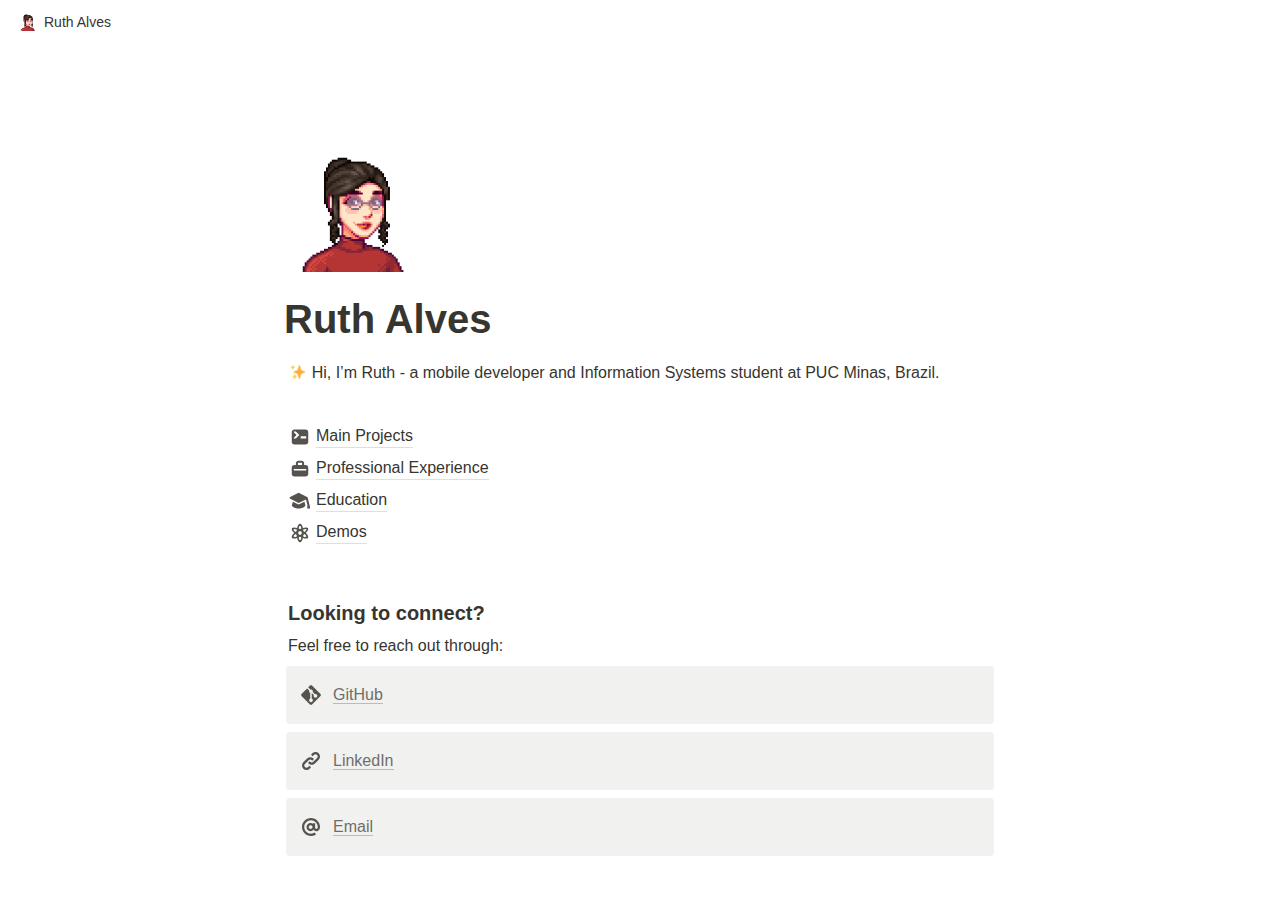
==== index.html @ 352efb17 "publish: add deploy.sh file" ====
<html class="notion-html" lang="en" style="--full-viewport-height: 441px;"><head lang="en"><meta charset="utf-8"/><meta content="width=device-width,height=device-height,initial-scale=1,maximum-scale=1,user-scalable=no,viewport-fit=cover" name="viewport"/><noscript><meta content="0;url=https://www.notion.so/disabled-javascript.html" http-equiv="refresh"/></noscript><title>Ruth Alves</title><meta content="en_US" property="og:locale"/><meta content="yes" name="mobile-web-app-capable"/><meta content="app-id=1232780281" property="apple-itunes-app"/><link href="/image/https%3A%2F%2Fprod-files-secure.s3.us-west-2.amazonaws.com%2F0d26ae5e-a306-45fb-97ef-00a7445b576a%2F9a412935-ab32-4420-9cfa-e9fde52b742b%2F188722611.png?table=block&amp;id=17c152b4-e847-804e-891c-fc4d84661b5a&amp;spaceId=0d26ae5e-a306-45fb-97ef-00a7445b576a&amp;favicon=true&amp;userId=&amp;cache=v2" rel="shortcut icon" type="image/x-icon"/><link href="/images/logo-ios.png" rel="apple-touch-icon"/><meta content="telephone=no" name="format-detection"/><meta content="no" name="msapplication-tap-highlight"/><link href="assets/4e8dd02ae0f74049b708c079bcd1feb979cff37d.css" media="print" rel="stylesheet"/><style>body{background:#fff}body.dark{background:#191919}@keyframes startup-shimmer-animation{0%{transform:translateX(-100%) translateZ(0)}100%{transform:translateX(100%) translateZ(0)}}@keyframes startup-shimmer-fade-in{0%{opacity:0}100%{opacity:1}}@keyframes startup-spinner-rotate{0%{transform:rotate(0) translateZ(0)}100%{transform:rotate(360deg) translateZ(0)}}#initial-loading-spinner{position:fixed;height:100vh;width:100vw;z-index:-1;display:none;align-items:center;justify-content:center;opacity:.5}#initial-loading-spinner svg{height:24px;width:24px;animation:startup-spinner-rotate 1s linear infinite;transform-origin:center center;pointer-events:none}#skeleton{background:#fff;position:fixed;height:100vh;width:100vw;z-index:-1;display:none;overflow:hidden}#initial-loading-spinner.show,#skeleton.show{display:flex}body.dark #skeleton{background:#191919}.notion-front-page #skeleton,.notion-mobile #skeleton{display:none}#skeleton-sidebar{background-color:#f8f8f7;box-shadow:inset -1px 0 0 0 rgba(0,0,0,.025);display:flex;width:240px;flex-direction:column;padding:12px 14px;overflow:hidden}body.dark #skeleton-sidebar{background-color:#202020;box-shadow:inset -1px 0 0 0 rgba(255,255,255,.05)}#skeleton.isElectron #skeleton-sidebar{padding-top:46px}#skeleton .row{display:flex;margin-bottom:11px;align-items:center}#skeleton .row.fadein{animation:1s ease-in 0s 1 normal both running startup-shimmer-fade-in}#skeleton .chevron{width:12px;height:12px;display:block;margin-right:4px;fill:rgba(227,226,224,.5)}body.dark #skeleton .chevron{fill:#2f2f2f}.startup-shimmer{background:rgba(227,226,224,.5);overflow:hidden;position:relative}body.dark .startup-shimmer{background:#2f2f2f}.startup-shimmer::before{content:"";position:absolute;height:100%;width:100%;z-index:1;animation:1s linear infinite startup-shimmer-animation;background:linear-gradient(90deg,rgba(0,0,0,0) 0,rgba(0,0,0,.03) 50%,rgba(0,0,0,0) 100%)}body.dark .startup-shimmer::before{background:linear-gradient(90deg,transparent 0,rgba(86,86,86,.1) 50%,transparent 100%)}#skeleton .icon{width:20px;height:20px;border-radius:4px}#skeleton .text{height:10px;border-radius:10px}#skeleton .draggable{-webkit-app-region:drag;position:absolute;top:0;left:0;width:100%;height:36px;display:none}#skeleton.isElectron .draggable{display:block}</style><link href="assets/0b53d09e27abc170614e274b58c008033ed54828.css" rel="stylesheet"/><link href="assets/injection.css" rel="stylesheet"/><style>


		
		
		.assistant-grouped-edit-chat-container .assistant-grouped-edit-insert {
			background: initial !important;
			border-bottom: initial !important;
			color: rgba(55, 53, 47, 1) !important;
		}

		.assistant-grouped-edit-chat-container .assistant-grouped-edit-remove {
			background: initial !important;
			border-bottom: initial !important;
			color: rgba(199, 198, 196, 1) !important;
		}
	
	</style></head><body class="notion-body"><style id="scroll-properties"></style><div id="notion-app"><div class="notion-app-inner notion-light-theme" style='color: rgb(55, 53, 47); fill: currentcolor; line-height: 1.5; font-family: ui-sans-serif, -apple-system, BlinkMacSystemFont, "Segoe UI Variable Display", "Segoe UI", Helvetica, "Apple Color Emoji", Arial, sans-serif, "Segoe UI Emoji", "Segoe UI Symbol"; -webkit-font-smoothing: auto; background-color: white; transition: height 0.1s;'><div style="height: 100%;"><div class="notion-cursor-listener" style="width: 100vw; height: 100%; position: relative; display: flex; flex: 1 1 0%; background: white; cursor: text;"><div class="" style="order: 3; display: flex; flex-direction: column; width: 100%; overflow: hidden; isolation: auto;"><header style="background: white; max-width: 100vw; z-index: 100; user-select: none;"><div class="notion-topbar" style="width: calc(100% + 0px); max-width: 100vw; height: 44px; opacity: 1; transition: opacity 700ms, color 700ms; position: relative; left: 0px;"><div style="display: flex; justify-content: space-between; align-items: center; overflow: hidden; height: 44px; padding-left: 12px; padding-right: 10px;"><div class="notranslate shadow-cursor-breadcrumb" style="display: flex; align-items: center; line-height: 1.2; font-size: 14px; height: 100%; flex-grow: 0; margin-right: 8px; min-width: 0px;"><div aria-disabled="true" role="button" style="user-select: none; transition: background 20ms ease-in; cursor: default; display: inline-flex; align-items: center; flex-shrink: 1; white-space: nowrap; height: 24px; border-radius: 6px; font-size: 14px; line-height: 1.2; min-width: 0px; padding-left: 6px; padding-right: 6px; color: rgb(55, 53, 47);" tabindex="-1"><div class="notion-record-icon notranslate" style="display: flex; align-items: center; justify-content: center; height: 20px; width: 20px; border-radius: 0.25em; flex-shrink: 0; margin-right: 6px;"><div><div class="" style="width: 100%; height: 100%;"><img referrerpolicy="same-origin" src="assets/9ef13b9f3f7e973c219496b48b1e1a6e7679c2f7.png" style="display: block; object-fit: cover; border-radius: 4px; width: 17.76px; height: 17.76px; transition: opacity 100ms ease-out;"/></div></div></div><div class="notranslate" style="white-space: nowrap; overflow: hidden; text-overflow: ellipsis; max-width: 240px;">Ruth Alves</div></div></div><div style="flex-grow: 1; flex-shrink: 1;"></div><div style="display: flex; justify-content: space-between; padding-left: 10px;"><div aria-disabled="true" aria-label="Close panel" class="notion-close-sidebar" role="button" style="user-select: none; transition-behavior: normal; transition-duration: 200ms; transition-timing-function: ease; transition-property: opacity; cursor: default; opacity: 0; display: inline-flex; align-items: center; justify-content: center; flex-shrink: 0; border-radius: 6px; height: 24px; width: 24px; padding: 0px; position: relative; margin-left: 10px; fill: rgba(55, 53, 47, 0.45);" tabindex="-1"><svg class="doubleChevronRight" role="graphics-symbol" style="width: 16px; height: 16px; display: block; fill: inherit; flex-shrink: 0;" viewBox="0 0 16 16"><path d="M2.25781 14.1211C2.47656 14.1211 2.66797 14.0391 2.81836 13.8887L8.14355 8.67969C8.32812 8.49512 8.41699 8.29688 8.41699 8.06445C8.41699 7.8252 8.32812 7.62012 8.14355 7.44922L2.81836 2.24023C2.66797 2.08984 2.4834 2.00781 2.25781 2.00781C1.81348 2.00781 1.46484 2.35645 1.46484 2.80078C1.46484 3.0127 1.55371 3.21777 1.7041 3.375L6.50977 8.05762L1.7041 12.7539C1.55371 12.9043 1.46484 13.1094 1.46484 13.3281C1.46484 13.7725 1.81348 14.1211 2.25781 14.1211ZM8.36914 14.1211C8.58789 14.1211 8.77246 14.0391 8.92285 13.8887L14.2549 8.67969C14.4395 8.49512 14.5283 8.29688 14.5283 8.06445C14.5283 7.8252 14.4326 7.62012 14.2549 7.44922L8.92285 2.24023C8.77246 2.08984 8.58789 2.00781 8.36914 2.00781C7.9248 2.00781 7.56934 2.35645 7.56934 2.80078C7.56934 3.0127 7.66504 3.21777 7.81543 3.375L12.6211 8.05762L7.81543 12.7539C7.66504 12.9043 7.56934 13.1094 7.56934 13.3281C7.56934 13.7725 7.9248 14.1211 8.36914 14.1211Z"></path></svg></div><div style="display: flex;"><div role="button" style="user-select: none; transition: background 20ms ease-in; cursor: pointer; display: inline-flex; align-items: center; flex-shrink: 0; white-space: nowrap; height: 28px; border-radius: 6px; font-size: 14px; line-height: 1.2; min-width: 0px; padding-left: 8px; padding-right: 8px; color: rgb(55, 53, 47);" tabindex="0"><svg class="search" role="graphics-symbol" style="width: 14px; height: 14px; display: block; fill: inherit; flex-shrink: 0;" viewBox="0 0 16 16"><path d="M.281 6.438c0-.875.164-1.696.492-2.461a6.484 6.484 0 011.375-2.032A6.237 6.237 0 016.64.078 6.2 6.2 0 019.11.57c.77.328 1.447.787 2.03 1.375a6.374 6.374 0 011.368 2.032c.333.765.5 1.586.5 2.46 0 .688-.107 1.342-.32 1.961a6.28 6.28 0 01-.868 1.696l3.563 3.578c.11.104.19.226.242.367.057.14.086.29.086.445 0 .22-.05.417-.149.594a1.122 1.122 0 01-1 .57c-.156 0-.307-.028-.453-.086a1.058 1.058 0 01-.382-.25l-3.586-3.585c-.5.333-1.047.596-1.641.789a6.089 6.089 0 01-1.86.28 6.237 6.237 0 01-2.468-.491 6.4 6.4 0 01-2.024-1.367A6.509 6.509 0 01.773 8.913a6.256 6.256 0 01-.492-2.476zm1.664 0c0 .65.12 1.26.36 1.828a4.775 4.775 0 001.015 1.5c.433.427.933.763 1.5 1.007a4.548 4.548 0 001.82.368c.652 0 1.261-.123 1.829-.368a4.747 4.747 0 002.508-2.507 4.567 4.567 0 00.367-1.829c0-.645-.123-1.252-.367-1.82a4.776 4.776 0 00-1.016-1.5A4.578 4.578 0 008.469 2.11a4.567 4.567 0 00-1.828-.367c-.646 0-1.253.123-1.82.367a4.667 4.667 0 00-1.5 1.008c-.433.432-.772.932-1.016 1.5a4.633 4.633 0 00-.36 1.82z"></path></svg></div><div aria-label="More actions" role="button" style="user-select: none; transition: background 20ms ease-in; cursor: pointer; display: flex; align-items: center; justify-content: center; width: 32px; height: 28px; border-radius: 4px;" tabindex="0"><svg class="ellipsis" role="graphics-symbol" style="width: 18px; height: 18px; display: block; fill: inherit; flex-shrink: 0;" viewBox="0 0 16 16"><path d="M2.887 9.014c.273 0 .52-.064.738-.192.219-.132.394-.307.526-.526.133-.219.199-.46.199-.725 0-.405-.142-.747-.424-1.025a1.41 1.41 0 00-1.04-.417c-.264 0-.505.066-.724.198a1.412 1.412 0 00-.718 1.244c0 .265.064.506.192.725.132.219.307.394.526.526.219.128.46.192.725.192zm5.113 0a1.412 1.412 0 001.244-.718c.132-.219.198-.46.198-.725 0-.405-.14-.747-.423-1.025A1.386 1.386 0 008 6.129c-.264 0-.506.066-.725.198a1.412 1.412 0 00-.718 1.244c0 .265.064.506.192.725.132.219.308.394.526.526.22.128.46.192.725.192zm5.106 0c.265 0 .506-.064.725-.192.219-.132.394-.307.526-.526.133-.219.199-.46.199-.725 0-.405-.142-.747-.424-1.025a1.394 1.394 0 00-1.026-.417 1.474 1.474 0 00-1.265.718c-.127.218-.19.46-.19.724 0 .265.063.506.19.725.133.219.308.394.527.526.223.128.47.192.738.192z"></path></svg></div><div role="button" style="user-select: none; transition: background 20ms ease-in; cursor: pointer; display: inline-flex; align-items: center; justify-content: center; white-space: nowrap; border-radius: 6px; height: 32px; padding: 0px 10px; font-size: 14px; line-height: 1.2; border: 1px solid rgba(55, 53, 47, 0.16); margin-left: 8px;" tabindex="0">Made with<svg class="notionLogo" role="graphics-symbol" style="width: 14px; height: 14px; display: block; fill: inherit; flex-shrink: 0; margin-left: 6px;" viewBox="0 0 120 126"><path d="M 20.6927 21.9315C 24.5836 25.0924 26.0432 24.8512 33.3492 24.3638L 102.228 20.2279C 103.689 20.2279 102.474 18.7705 101.987 18.5283L 90.5477 10.2586C 88.3558 8.55699 85.4356 6.60818 79.8387 7.09563L 13.1433 11.9602C 10.711 12.2014 10.2251 13.4175 11.1939 14.3924L 20.6927 21.9315ZM 24.8281 37.9835L 24.8281 110.456C 24.8281 114.351 26.7745 115.808 31.1553 115.567L 106.853 111.187C 111.236 110.946 111.724 108.267 111.724 105.103L 111.724 33.1169C 111.724 29.958 110.509 28.2544 107.826 28.4976L 28.721 33.1169C 25.8018 33.3622 24.8281 34.8225 24.8281 37.9835ZM 99.5567 41.8711C 100.042 44.0622 99.5567 46.2512 97.3618 46.4974L 93.7143 47.2241L 93.7143 100.728C 90.5477 102.43 87.6275 103.403 85.1942 103.403C 81.2983 103.403 80.3226 102.186 77.4044 98.54L 53.5471 61.087L 53.5471 97.3239L 61.0964 99.0275C 61.0964 99.0275 61.0964 103.403 55.0057 103.403L 38.2148 104.377C 37.727 103.403 38.2148 100.973 39.9179 100.486L 44.2996 99.2717L 44.2996 51.36L 38.2158 50.8725C 37.728 48.6815 38.9431 45.5225 42.3532 45.2773L 60.3661 44.0631L 85.1942 82.0036L 85.1942 48.4402L 78.864 47.7136C 78.3781 45.0351 80.3226 43.0902 82.7569 42.849L 99.5567 41.8711ZM 7.5434 5.39404L 76.9175 0.285276C 85.4366 -0.445402 87.6285 0.0440428 92.983 3.93368L 115.128 19.4982C 118.782 22.1747 120 22.9034 120 25.8211L 120 111.187C 120 116.537 118.051 119.701 111.237 120.185L 30.6734 125.05C 25.5584 125.294 23.124 124.565 20.4453 121.158L 4.13735 99.9994C 1.21516 96.1048 0 93.191 0 89.7819L 0 13.903C 0 9.5279 1.94945 5.8785 7.5434 5.39404Z"></path></svg></div></div></div></div></div><div style="width: calc(100% + 0px); user-select: none;"></div></header><main class="notion-frame" style="flex-grow: 0; flex-shrink: 1; display: flex; flex-direction: column; background: white; z-index: 1; height: calc(-44px + 100vh); max-height: 100%; position: relative; width: 780px; transform: translateX(0px); transition-duration: 200ms; transition-timing-function: ease; transition-property: width, transform;"><div style="display: contents;"><div class="notion-scroller vertical" style="z-index: 1; display: flex; flex-direction: column; flex-grow: 1; position: relative; align-items: center; margin-right: 0px; margin-bottom: 0px; overflow: hidden auto;"><div class="sticky-portal-target" data-sticky-stack-name="default" style="position: sticky; z-index: 85; width: 100%; top: 0px; left: 0px; height: 0px; flex: 0 1 0%;"></div><div style="position: absolute; top: 0px; left: 0px; z-index: 99;"><div class="notion-selectable-hover-menu-item"></div></div><div aria-disabled="true" aria-label="Start typing to edit text" aria-multiline="true" class="whenContentEditable" data-content-editable-root="true" role="textbox" style="caret-color: rgb(55, 53, 47); width: 100%; display: flex; flex-direction: column; position: relative; align-items: center; flex-grow: 1; --whenContentEditable--WebkitUserModify: read-write-plaintext-only;"><span data-content-editable-root-tiny-selection-trap="true" style="height: 1px; width: 1px; caret-color: transparent; margin-top: -1px;"></span><div class="layout" style="padding-bottom: 30vh; transform: translateX(0px); transition-duration: 200ms; transition-timing-function: ease; transition-property: transform;"><div class="pseudoSelection" contenteditable="false" data-content-editable-void="true" style="user-select: none; --pseudoSelection--background: transparent; display: contents;"></div><div class="layout-full" style="isolation: isolate;"><div class="pseudoSelection" contenteditable="false" data-content-editable-void="true" style="user-select: none; --pseudoSelection--background: transparent; width: 100%; display: flex; flex-direction: column; align-items: center; flex-shrink: 0; flex-grow: 0; z-index: 2; transform: translateX(0px); transition-duration: 200ms; transition-timing-function: ease; transition-property: transform;"></div></div><div class="layout-content" style="margin-bottom: 0px; padding-bottom: 0px; margin-left: -4px;"><div style="width: 100%; display: flex; flex-direction: column; align-items: center; flex-shrink: 0; flex-grow: 0;"><div style="max-width: 100%; padding-left: calc(0px + env(safe-area-inset-left)); width: 100%;"><div class="pseudoSelection" contenteditable="false" data-content-editable-void="true" style="user-select: none; --pseudoSelection--background: transparent; pointer-events: none;"><div style="display: flow-root; pointer-events: auto;"><div class="notion-record-icon notranslate" style="display: flex; align-items: center; justify-content: center; height: 140px; width: 140px; border-radius: 0.25em; flex-shrink: 0; position: relative; z-index: 1; margin-left: 3px; margin-bottom: 0px; margin-top: 96px; pointer-events: auto;"><div><div class="" style="width: 100%; height: 100%;"><img alt="Page icon" referrerpolicy="same-origin" src="assets/73f0c9a8fbb1dd48e55f38f22f02e74f7dc71190.png" style="display: block; object-fit: cover; border-radius: 4px; width: 124.32px; height: 124.32px; transition: opacity 100ms ease-out;"/></div></div></div></div><div><div class="notion-page-controls" style='display: flex; justify-content: flex-start; flex-wrap: wrap; padding-top: 8px; padding-bottom: 4px; margin-left: -1px; color: rgba(55, 53, 47, 0.5); font-family: ui-sans-serif, -apple-system, BlinkMacSystemFont, "Segoe UI Variable Display", "Segoe UI", Helvetica, "Apple Color Emoji", Arial, sans-serif, "Segoe UI Emoji", "Segoe UI Symbol"; pointer-events: auto;'></div></div></div><div style="padding-right: calc(0px + env(safe-area-inset-right));"><div><div class="notion-selectable notion-page-block" data-block-id="17c152b4-e847-804e-891c-fc4d84661b5a" style='color: rgb(55, 53, 47); font-weight: 700; line-height: 1.2; font-size: 40px; font-family: ui-sans-serif, -apple-system, BlinkMacSystemFont, "Segoe UI Variable Display", "Segoe UI", Helvetica, "Apple Color Emoji", Arial, sans-serif, "Segoe UI Emoji", "Segoe UI Symbol"; cursor: text; display: flex; align-items: center;'><h1 contenteditable="false" data-content-editable-leaf="true" placeholder="New page" spellcheck="true" style="max-width: 100%; width: 100%; white-space: pre-wrap; word-break: break-word; caret-color: rgb(55, 53, 47); padding-top: 3px; padding-left: 2px; padding-right: 2px; font-size: 1em; font-weight: inherit; margin: 0px;">Ruth Alves</h1></div><div style="margin-left: 4px;"></div></div></div></div></div></div><div class="layout-content" style="min-height: 170px; padding-top: 5px;"><div class="notion-page-content" style="flex-shrink: 0; flex-grow: 1; max-width: 100%; display: flex; align-items: flex-start; flex-direction: column; font-size: 16px; line-height: 1.5; width: 100%; z-index: 4; padding: 8px 0px 0px;"><div class="notion-selectable notion-text-block start-of-content" data-block-id="17c152b4-e847-805c-9fba-c9a46dbd4ab6" style="width: 100%; max-width: 588px; margin-top: 2px; margin-bottom: 1px;"><div style="color: inherit; fill: inherit;"><div style="display: flex;"><div contenteditable="false" data-content-editable-leaf="true" placeholder=" " spellcheck="true" style="max-width: 100%; width: 100%; white-space: pre-wrap; word-break: break-word; caret-color: rgb(55, 53, 47); padding: 3px 2px;"><img alt="✨" aria-label="✨" class="notion-emoji" src="[data-uri]" style="width: 1em;
height: 1em;
background-repeat: no-repeat;
background: url(assets/6101f88ab4529ee25e026ff331f3a4a5b65ac27c.png);
background-position-x: 96.666667%;
background-position-y: 95%;
background-size: 6100% 6100%;
vertical-align: -0.1em;
margin: 0 0.1em"/> Hi, I’m Ruth - a mobile developer and Information Systems student at PUC Minas, Brazil.</div><div style="position: relative; left: 0px;"></div></div></div></div><div class="notion-selectable notion-text-block" data-block-id="17c152b4-e847-8003-ac80-cbb3c86cbad2" style="width: 100%; max-width: 588px; margin-top: 1px; margin-bottom: 1px;"><div style="color: inherit; fill: inherit;"><div style="display: flex;"><div contenteditable="false" data-content-editable-leaf="true" placeholder=" " spellcheck="true" style="max-width: 100%; width: 100%; white-space: pre-wrap; word-break: break-word; caret-color: rgb(55, 53, 47); padding: 3px 2px; min-height: 1em; color: rgb(55, 53, 47); -webkit-text-fill-color: rgba(55, 53, 47, 0.5);"></div><div style="position: relative; left: 0px;"></div></div></div></div><div class="notion-selectable notion-page-block" data-block-id="17c152b4-e847-80e9-8370-d76a3b155175" style="width: 100%; max-width: 588px; margin-top: 1px; margin-bottom: 1px;"><div class="pseudoSelection" contenteditable="false" data-content-editable-void="true" style="user-select: none; --pseudoSelection--background: transparent;"><a href="main-projects.html" rel="noopener noreferrer" role="link" style="display: block; color: inherit; text-decoration: none; user-select: none; transition: background 20ms ease-in; cursor: pointer; border-radius: 4px; fill: inherit;"><div style="display: flex; align-items: center; width: 100%;"><div style="flex: 1 1 0px; min-width: 1px; padding-top: 3px; padding-bottom: 3px; padding-left: 2px;"><div style="display: flex; align-items: center;"><div style="position: relative; width: 24px; height: 24px; margin-right: 4px;"><div class="notion-record-icon notranslate" style="display: flex; align-items: center; justify-content: center; height: 100%; width: 100%; border-radius: 0.25em; flex-shrink: 0;"><div><div class="" style="width: 100%; height: 100%;"><img referrerpolicy="same-origin" src="assets/9db41c5e739dc6bba868d17532371f2bfbac24ac.svg" style="display: block; object-fit: cover; border-radius: 4px; width: 22px; height: 22px; transition: opacity 100ms ease-out;"/></div></div></div></div><span class="" style="overflow: auto;"><div class="notranslate" style="white-space: nowrap; overflow: hidden; text-overflow: ellipsis; font-weight: 500; line-height: 1.3; border-bottom: 1px solid rgba(55, 53, 47, 0.16);">Main Projects</div></span></div></div><div class="pseudoSelection" contenteditable="false" data-content-editable-void="true" data-text-edit-side="end" style="user-select: none; --pseudoSelection--background: transparent; margin-left: 4px; display: flex; align-items: center; justify-content: center; flex-grow: 0; flex-shrink: 0; min-height: calc(1.5em + 6px);"></div></div></a></div></div><div class="notion-selectable notion-page-block" data-block-id="17c152b4-e847-80b0-b9e5-d92586e9bfeb" style="width: 100%; max-width: 588px; margin-top: 1px; margin-bottom: 1px;"><div class="pseudoSelection" contenteditable="false" data-content-editable-void="true" style="user-select: none; --pseudoSelection--background: transparent;"><a href="professional-experience.html" rel="noopener noreferrer" role="link" style="display: block; color: inherit; text-decoration: none; user-select: none; transition: background 20ms ease-in; cursor: pointer; border-radius: 4px; fill: inherit;"><div style="display: flex; align-items: center; width: 100%;"><div style="flex: 1 1 0px; min-width: 1px; padding-top: 3px; padding-bottom: 3px; padding-left: 2px;"><div style="display: flex; align-items: center;"><div style="position: relative; width: 24px; height: 24px; margin-right: 4px;"><div class="notion-record-icon notranslate" style="display: flex; align-items: center; justify-content: center; height: 100%; width: 100%; border-radius: 0.25em; flex-shrink: 0;"><div><div class="" style="width: 100%; height: 100%;"><img referrerpolicy="same-origin" src="assets/68cb33d1782c5156451e62d7e5def3e767d739ae.svg" style="display: block; object-fit: cover; border-radius: 4px; width: 22px; height: 22px; transition: opacity 100ms ease-out;"/></div></div></div></div><span class="" style="overflow: auto;"><div class="notranslate" style="white-space: nowrap; overflow: hidden; text-overflow: ellipsis; font-weight: 500; line-height: 1.3; border-bottom: 1px solid rgba(55, 53, 47, 0.16);">Professional Experience</div></span></div></div><div class="pseudoSelection" contenteditable="false" data-content-editable-void="true" data-text-edit-side="end" style="user-select: none; --pseudoSelection--background: transparent; margin-left: 4px; display: flex; align-items: center; justify-content: center; flex-grow: 0; flex-shrink: 0; min-height: calc(1.5em + 6px);"></div></div></a></div></div><div class="notion-selectable notion-page-block" data-block-id="17c152b4-e847-80c8-a02f-c2ea980e0512" style="width: 100%; max-width: 588px; margin-top: 1px; margin-bottom: 1px;"><div class="pseudoSelection" contenteditable="false" data-content-editable-void="true" style="user-select: none; --pseudoSelection--background: transparent;"><a href="education.html" rel="noopener noreferrer" role="link" style="display: block; color: inherit; text-decoration: none; user-select: none; transition: background 20ms ease-in; cursor: pointer; border-radius: 4px; fill: inherit;"><div style="display: flex; align-items: center; width: 100%;"><div style="flex: 1 1 0px; min-width: 1px; padding-top: 3px; padding-bottom: 3px; padding-left: 2px;"><div style="display: flex; align-items: center;"><div style="position: relative; width: 24px; height: 24px; margin-right: 4px;"><div class="notion-record-icon notranslate" style="display: flex; align-items: center; justify-content: center; height: 100%; width: 100%; border-radius: 0.25em; flex-shrink: 0;"><div><div class="" style="width: 100%; height: 100%;"><img referrerpolicy="same-origin" src="assets/83b1e1ae2800f55f68d02e0b3b3b7fc6641260e5.svg" style="display: block; object-fit: cover; border-radius: 4px; width: 22px; height: 22px; transition: opacity 100ms ease-out;"/></div></div></div></div><span class="" style="overflow: auto;"><div class="notranslate" style="white-space: nowrap; overflow: hidden; text-overflow: ellipsis; font-weight: 500; line-height: 1.3; border-bottom: 1px solid rgba(55, 53, 47, 0.16);">Education</div></span></div></div><div class="pseudoSelection" contenteditable="false" data-content-editable-void="true" data-text-edit-side="end" style="user-select: none; --pseudoSelection--background: transparent; margin-left: 4px; display: flex; align-items: center; justify-content: center; flex-grow: 0; flex-shrink: 0; min-height: calc(1.5em + 6px);"></div></div></a></div></div><div class="notion-selectable notion-page-block" data-block-id="17c152b4-e847-802d-8e4c-e67ddd73e101" style="width: 100%; max-width: 588px; margin-top: 1px; margin-bottom: 1px;"><div class="pseudoSelection" contenteditable="false" data-content-editable-void="true" style="user-select: none; --pseudoSelection--background: transparent;"><a href="demos.html" rel="noopener noreferrer" role="link" style="display: block; color: inherit; text-decoration: none; user-select: none; transition: background 20ms ease-in; cursor: pointer; border-radius: 4px; fill: inherit;"><div style="display: flex; align-items: center; width: 100%;"><div style="flex: 1 1 0px; min-width: 1px; padding-top: 3px; padding-bottom: 3px; padding-left: 2px;"><div style="display: flex; align-items: center;"><div style="position: relative; width: 24px; height: 24px; margin-right: 4px;"><div class="notion-record-icon notranslate" style="display: flex; align-items: center; justify-content: center; height: 100%; width: 100%; border-radius: 0.25em; flex-shrink: 0;"><div><div class="" style="width: 100%; height: 100%;"><img referrerpolicy="same-origin" src="assets/ba584a76baace5f76e434f9537ac569a4aa228c5.svg" style="display: block; object-fit: cover; border-radius: 4px; width: 22px; height: 22px; transition: opacity 100ms ease-out;"/></div></div></div></div><span class="" style="overflow: auto;"><div class="notranslate" style="white-space: nowrap; overflow: hidden; text-overflow: ellipsis; font-weight: 500; line-height: 1.3; border-bottom: 1px solid rgba(55, 53, 47, 0.16);">Demos</div></span></div></div><div class="pseudoSelection" contenteditable="false" data-content-editable-void="true" data-text-edit-side="end" style="user-select: none; --pseudoSelection--background: transparent; margin-left: 4px; display: flex; align-items: center; justify-content: center; flex-grow: 0; flex-shrink: 0; min-height: calc(1.5em + 6px);"></div></div></a></div></div><div class="notion-selectable notion-text-block" data-block-id="17c152b4-e847-8055-b0bc-c1877f03e74c" style="width: 100%; max-width: 588px; margin-top: 1px; margin-bottom: 1px;"><div style="color: inherit; fill: inherit;"><div style="display: flex;"><div contenteditable="false" data-content-editable-leaf="true" placeholder=" " spellcheck="true" style="max-width: 100%; width: 100%; white-space: pre-wrap; word-break: break-word; caret-color: rgb(55, 53, 47); padding: 3px 2px; min-height: 1em; color: rgb(55, 53, 47); -webkit-text-fill-color: rgba(55, 53, 47, 0.5);"></div><div style="position: relative; left: 0px;"></div></div></div></div><div class="notion-selectable notion-sub_sub_header-block" data-block-id="17c152b4-e847-8079-9532-f9e9b26ae49e" style="width: 100%; max-width: 588px; margin-top: 1em; margin-bottom: 1px;"><div style="display: flex; width: 100%; color: inherit; fill: inherit;"><h4 contenteditable="false" data-content-editable-leaf="true" placeholder="Heading 3" spellcheck="true" style='max-width: 100%; width: 100%; white-space: pre-wrap; word-break: break-word; caret-color: rgb(55, 53, 47); padding: 3px 2px; font-family: ui-sans-serif, -apple-system, BlinkMacSystemFont, "Segoe UI Variable Display", "Segoe UI", Helvetica, "Apple Color Emoji", Arial, sans-serif, "Segoe UI Emoji", "Segoe UI Symbol"; font-weight: 600; font-size: 1.25em; line-height: 1.3; margin: 0px;'>Looking to connect?</h4><div style="position: relative; left: 0px;"></div></div></div><div class="notion-selectable notion-text-block" data-block-id="17c152b4-e847-8046-bf49-ccf0292a8e73" style="width: 100%; max-width: 588px; margin-top: 1px; margin-bottom: 1px;"><div style="color: inherit; fill: inherit;"><div style="display: flex;"><div contenteditable="false" data-content-editable-leaf="true" placeholder=" " spellcheck="true" style="max-width: 100%; width: 100%; white-space: pre-wrap; word-break: break-word; caret-color: rgb(55, 53, 47); padding: 3px 2px;">Feel free to reach out through:</div><div style="position: relative; left: 0px;"></div></div></div></div><div class="notion-selectable notion-callout-block" data-block-id="2c1e46b2-92e4-47e6-b8a2-1bfe60a45ba2" style="width: 100%; max-width: 588px; margin-top: 4px; margin-bottom: 4px;"><div role="note" style="display: flex;"><div style="display: flex; width: 100%; border-radius: 4px; border: 1px solid transparent; background: rgb(241, 241, 239); padding: 16px 16px 16px 12px;"><div><div class="pseudoSelection" contenteditable="false" data-content-editable-void="true" style="user-select: none; --pseudoSelection--background: transparent;"><div class="notion-record-icon notranslate" style="display: flex; align-items: center; justify-content: center; height: 24px; width: 24px; border-radius: 0.25em; flex-shrink: 0;"><div><div class="" style="width: 100%; height: 100%;"><img alt="Callout icon" referrerpolicy="same-origin" src="assets/c1d99abddeb19687d36d6de58e3211ca785462e3.svg" style="display: block; object-fit: cover; border-radius: 4px; width: 23.04px; height: 23.04px; transition: opacity 100ms ease-out;"/></div></div></div></div></div><div style="display: flex; flex-direction: column; min-width: 0px; margin-left: 8px; width: 100%;"><div contenteditable="false" data-content-editable-leaf="true" placeholder="Type something…" spellcheck="true" style="max-width: 100%; width: 100%; white-space: pre-wrap; word-break: break-word; caret-color: rgb(55, 53, 47); padding-left: 2px; padding-right: 2px;"><a class="notion-link-token notion-focusable-token notion-enable-hover" data-token-index="0" href="https://github.com/ruthdroid" rel="noopener noreferrer" style="cursor:pointer;color:inherit;word-wrap:break-word;text-decoration:inherit" tabindex="0"><span class="link-annotation-2c1e46b2-92e4-47e6-b8a2-1bfe60a45ba2--119141285" style="border-bottom:0.05em solid;border-color:rgba(55,53,47,.4);opacity:0.7">GitHub</span></a></div></div></div><div style="position: relative; left: 0px;"></div></div></div><div class="notion-selectable notion-callout-block" data-block-id="0d0ffda0-993f-4f33-ad89-7666717001ef" style="width: 100%; max-width: 588px; margin-top: 4px; margin-bottom: 4px;"><div role="note" style="display: flex;"><div style="display: flex; width: 100%; border-radius: 4px; border: 1px solid transparent; background: rgb(241, 241, 239); padding: 16px 16px 16px 12px;"><div><div class="pseudoSelection" contenteditable="false" data-content-editable-void="true" style="user-select: none; --pseudoSelection--background: transparent;"><div class="notion-record-icon notranslate" style="display: flex; align-items: center; justify-content: center; height: 24px; width: 24px; border-radius: 0.25em; flex-shrink: 0;"><div><div class="" style="width: 100%; height: 100%;"><img alt="Callout icon" referrerpolicy="same-origin" src="assets/47ea8454d6c8e38b6b3c96231f959e54ac381583.svg" style="display: block; object-fit: cover; border-radius: 4px; width: 23.04px; height: 23.04px; transition: opacity 100ms ease-out;"/></div></div></div></div></div><div style="display: flex; flex-direction: column; min-width: 0px; margin-left: 8px; width: 100%;"><div contenteditable="false" data-content-editable-leaf="true" placeholder="Type something…" spellcheck="true" style="max-width: 100%; width: 100%; white-space: pre-wrap; word-break: break-word; caret-color: rgb(55, 53, 47); padding-left: 2px; padding-right: 2px;"><a class="notion-link-token notion-focusable-token notion-enable-hover" data-token-index="0" href="http://linkedin.com/in/ru-alves" rel="noopener noreferrer" style="cursor:pointer;color:inherit;word-wrap:break-word;text-decoration:inherit" tabindex="0"><span class="link-annotation-0d0ffda0-993f-4f33-ad89-7666717001ef-2107155661" style="border-bottom:0.05em solid;border-color:rgba(55,53,47,.4);opacity:0.7">LinkedIn</span></a></div></div></div><div style="position: relative; left: 0px;"></div></div></div><div class="notion-selectable notion-callout-block" data-block-id="6422987d-15e4-445a-a319-537e216e457b" style="width: 100%; max-width: 588px; margin-top: 4px; margin-bottom: 4px;"><div role="note" style="display: flex;"><div style="display: flex; width: 100%; border-radius: 4px; border: 1px solid transparent; background: rgb(241, 241, 239); padding: 16px 16px 16px 12px;"><div><div class="pseudoSelection" contenteditable="false" data-content-editable-void="true" style="user-select: none; --pseudoSelection--background: transparent;"><div class="notion-record-icon notranslate" style="display: flex; align-items: center; justify-content: center; height: 24px; width: 24px; border-radius: 0.25em; flex-shrink: 0;"><div><div class="" style="width: 100%; height: 100%;"><img alt="Callout icon" referrerpolicy="same-origin" src="assets/4596bfe9fc1b3de6c35f805a2dd40f027227d3f4.svg" style="display: block; object-fit: cover; border-radius: 4px; width: 23.04px; height: 23.04px; transition: opacity 100ms ease-out;"/></div></div></div></div></div><div style="display: flex; flex-direction: column; min-width: 0px; margin-left: 8px; width: 100%;"><div contenteditable="false" data-content-editable-leaf="true" placeholder="Type something…" spellcheck="true" style="max-width: 100%; width: 100%; white-space: pre-wrap; word-break: break-word; caret-color: rgb(55, 53, 47); padding-left: 2px; padding-right: 2px;"><a class="notion-link-token notion-focusable-token notion-enable-hover" data-token-index="0" href="mailto:ruth.alvez@outlook.com" rel="noopener noreferrer" style="cursor:pointer;color:inherit;word-wrap:break-word;text-decoration:inherit" tabindex="0"><span class="link-annotation-6422987d-15e4-445a-a319-537e216e457b-1518623281" style="border-bottom:0.05em solid;border-color:rgba(55,53,47,.4);opacity:0.7">Email</span></a></div></div></div><div style="position: relative; left: 0px;"></div></div></div><div class="notion-selectable notion-text-block end-of-content" data-block-id="697ad258-94ca-46a1-bb98-1ca6fbf271d2" style="width: 100%; max-width: 588px; margin-top: 1px; margin-bottom: 0px;"><div style="color: inherit; fill: inherit;"><div style="display: flex;"><div contenteditable="false" data-content-editable-leaf="true" placeholder=" " spellcheck="true" style="max-width: 100%; width: 100%; white-space: pre-wrap; word-break: break-word; caret-color: rgb(55, 53, 47); padding: 3px 2px; min-height: 1em; color: rgb(55, 53, 47); -webkit-text-fill-color: rgba(55, 53, 47, 0.5);"></div><div style="position: relative; left: 0px;"></div></div></div></div></div></div></div><span data-content-editable-root-tiny-selection-trap="true" style="height: 1px; width: 1px; caret-color: transparent;"></span></div><div class="notion-presence-container" style="position: absolute; top: 0px; left: 0px; z-index: 89;"><div></div></div><div class="sticky-portal-target" data-sticky-stack-name="default" style="position: sticky; z-index: 85; width: 100%; bottom: 0px; left: 0px; flex: 0 1 0%;"></div></div></div></main></div><div aria-hidden="true" aria-label="Side Peek" class="notion-peek-renderer" role="region" style="position: fixed; top: 0px; right: 0px; bottom: 0px; width: 564px; z-index: 109; transform: translateX(564px) translateZ(0px); transition-property: width, transform; transition-duration: 200ms; transition-delay: 0ms; transition-timing-function: ease;"></div></div></div></div></div><script src="assets/injection.js" type="text/javascript"></script><iframe aria-hidden="true" referrerpolicy="no-referrer" sandbox="allow-scripts allow-same-origin" src="https://aif.notion.so/aif-production.html" style="position: absolute; opacity: 0; width: 1px; height: 1px; top: 0; left: 0; border: none; display: block; z-index: -1;" tabindex="-1"></iframe></body></html>
---- assets/4e8dd02ae0f74049b708c079bcd1feb979cff37d.css ----
html,
body,
#notion-app {
	height: auto !important;
	overflow: auto !important;
	font-size: 14px !important;
	-webkit-print-color-adjust: exact;
	padding: 0 !important;
	margin: 0 !important;
}

.notion-ai-button,
.notion-help-button,
.notion-print-ignore,
.notion-overlay-container,
.notion-sidebar-container,
.notion-presence-container,
.notion-topbar,
.notion-topbar-export-popup,
.notion-selectable-halo,
.notion-help-button,
.notion-page-controls,
.notion-floating-table-of-contents {
	display: none !important;
}

.notion-frame {
	width: 100% !important;
	height: auto !important;
	border: none !important;
	padding: 0 !important;
	margin: 0 !important;
	-webkit-print-color-adjust: exact;
}

.notion-scroller {
	height: auto !important;
	width: 100% !important;
	max-height: none !important;
	max-width: none !important;
	overflow: visible !important;
	padding: 0 !important;
	margin: 0 !important;

	/* Remove the extra padding when the screen is wide. */
	display: block !important;
}

html {
	height: auto !important;
	overflow: auto !important;
	font-size: 14px !important;
}

.notion-invoice {
	height: auto !important;
}

.notion-code-block > div {
	white-space: normal !important;
}

.notion-selectable {
	page-break-inside: avoid;
	-webkit-region-break-inside: avoid;
	position: relative;
	overflow: initial;
	min-height: 0;
	max-width: none !important;
}

.notion-page-content {
	display: block !important;
	width: 100% !important;
	position: relative;
	overflow: initial;
	min-height: 0;
}

@page {
	size: auto;
	margin: 20mm 0 20mm 0;
}

.notion-table-content {
	padding: 0 !important;
}
---- assets/0b53d09e27abc170614e274b58c008033ed54828.css ----
@font-face{font-family:Lyon-Text;font-style:normal;font-weight:400;src:url(assets/lyon-text-regular-3be84b20b1d9ff1e3456b0a220ae449b.woff) format("woff")}@font-face{font-family:Lyon-Text;font-style:italic;font-weight:400;src:url(assets/lyon-text-regular-italic-437d32a42fc5b8268bb4a1e0cc8b363f.woff) format("woff")}@font-face{font-family:Lyon-Text;font-style:normal;font-weight:600;src:url(assets/lyon-text-semibold-acb7f110189034ff6a1afa4b730be0ed.woff) format("woff")}@font-face{font-family:Lyon-Text;font-style:italic;font-weight:600;src:url(assets/lyon-text-semibold-italic-1f81a2f93060f05edd7f078ac91f25e6.woff) format("woff")}@font-face{font-family:iawriter-mono;font-style:normal;font-weight:400;src:url(assets/iawriter-mono-regular-4b73d071988a4f1cd2283524716ad970.woff) format("woff")}@font-face{font-family:iawriter-mono;font-style:italic;font-weight:400;src:url(assets/iawriter-mono-italic-d5d3224c1377168e261efc6aa0ce89c6.woff) format("woff")}@font-face{font-family:iawriter-mono;font-style:normal;font-weight:600;src:url(assets/iawriter-mono-bold-eb96a5e539892d26cf8b0cb2367e3580.woff) format("woff")}@font-face{font-family:iawriter-mono;font-style:italic;font-weight:600;src:url(assets/iawriter-mono-bold-italic-743b231fa82483406c79a00fa1f12fe8.woff) format("woff")}@font-face{font-family:inter;font-style:normal;font-weight:400;src:url(assets/inter-ui-regular-3ae6a7d3890c33d857fc00bd2e4c4820.woff) format("woff")}@font-face{font-family:inter;font-style:normal;font-weight:500;src:url(assets/inter-ui-medium-95b8a98959d1af9ab432d7ffe295ef94.woff) format("woff")}@font-face{font-family:inter;font-style:normal;font-weight:600;src:url(assets/inter-ui-semibold-19b57197b819695d334b9961ee41910e.woff) format("woff")}@font-face{font-family:inter;font-style:normal;font-weight:700;src:url(assets/inter-ui-bold-001893789f7f342b520f29ac8af7d6ca.woff) format("woff")}@font-face{font-family:permanent-marker;font-style:normal;font-weight:400;src:url(assets/permanent-marker-a6d62939e7c920a184ddddcf4149e62c.woff) format("woff")}.notion-frame .katex-display .katex{padding-right:32px}.notion-frame .katex>.katex-html{white-space:normal}.notion-frame .katex-display .base{margin-bottom:2px;margin-top:2px}.notion-frame .notion-text-equation-token .katex{line-height:1}

/*! normalize.css v3.0.2 | MIT License | git.io/normalize */html{-ms-text-size-adjust:100%;-webkit-text-size-adjust:100%;font-family:sans-serif}body{margin:0}article,aside,details,figcaption,figure,footer,header,hgroup,main,menu,nav,section,summary{display:block}audio,canvas,progress,video{display:inline-block;vertical-align:initial}audio:not([controls]){display:none;height:0}[hidden],template{display:none}a{background-color:initial}a:active,a:hover{outline:0}abbr[title]{border-bottom:1px dotted}b,strong{font-weight:700}dfn{font-style:italic}h1{font-size:2em;margin:.67em 0}mark{background:#ff0;color:#000}small{font-size:80%}sub,sup{font-size:75%;line-height:0;position:relative;vertical-align:initial}sup{top:-.5em}sub{bottom:-.25em}img{border:0}figure{margin:1em 40px}hr{-moz-box-sizing:content-box;box-sizing:initial;height:0}code,kbd,pre,samp{font-family:inherit}button,input,optgroup,select,textarea{color:inherit;font:inherit;margin:0}button{overflow:visible}button,select{text-transform:none}button,html input[type=button],input[type=reset],input[type=submit]{-webkit-appearance:button;cursor:pointer}button[disabled],html input[disabled]{cursor:default}button::-moz-focus-inner,input::-moz-focus-inner{border:0;padding:0}input[type=checkbox],input[type=radio]{box-sizing:border-box;padding:0}input[type=number]::-webkit-inner-spin-button,input[type=number]::-webkit-outer-spin-button{height:auto}input[type=search]{-webkit-appearance:textfield;-moz-box-sizing:content-box;-webkit-box-sizing:content-box;box-sizing:initial}input[type=search]::-webkit-search-cancel-button,input[type=search]::-webkit-search-decoration{-webkit-appearance:none}fieldset{border:1px solid silver;margin:0 2px;padding:.35em .625em .75em}legend{border:0;padding:0}textarea{overflow:auto}optgroup{font-weight:700}table{border-collapse:collapse;border-spacing:0}td,th{padding:0}.notion-link{transition:.1s ease-in}.notion-link:hover{color:#eb5757!important}.notion-link-ai-version{transition:.1s ease-in}.notion-link-ai-version:hover{color:#ca59ff!important}.notion-link-blue:hover{color:#2383e2!important}.notion-ai-icon{transition:.1s ease-in}.notion-ai-icon:hover{filter:brightness(1.3)}.notion-mobile-tapping{opacity:.6}.notion-reminder.notion-enable-hover:hover{text-decoration:underline}.notion-token-remove-button:hover{opacity:.8}.notion-notion-external-object,.notion-page-mention-token{box-shadow:0 0 0 3px #94949400}.notion-external-object-token.notion-enable-hover:hover,.notion-page-mention-token.notion-enable-hover:hover{background:#94949426;border-radius:1px;box-shadow:0 0 0 3px #94949426;cursor:pointer!important}.notion-external-object-token::selection,.notion-page-mention-token::selection{background:#2383e224}.notion-citation-mention-token{background-color:#acaba9;color:#fff}.notion-dark-theme .notion-citation-mention-token{background-color:#333;color:#fff}.notion-citation-mention-token.notion-enable-hover:hover{background-color:#2383e2}.notion-focusable-within:focus-within{box-shadow:inset 0 0 0 1px #2383e291,0 0 0 2px #2383e259!important}.notion-focusable-within.notion-focusable-within-error-outline{box-shadow:inset 0 0 0 1px #eb575791,0 0 0 2px #eb575759!important}.notion-focusable-token:focus-visible{box-shadow:inset 0 0 0 1px #2383e291,0 0 0 2px #2383e259!important}.notion-cursor-default{cursor:default}.notion-cursor-pointer{cursor:pointer}.notion-sidebar-container,.notion-topbar{cursor:default}.notion-disable-local-cursor .notion-cursor-default,.notion-disable-local-cursor .notion-cursor-pointer,.notion-disable-local-cursor .notion-sidebar-container,.notion-disable-local-cursor .notion-topbar{cursor:inherit}.notion-disable-webkit-user-select,.notion-disable-webkit-user-select *{-webkit-user-select:none}#notion-app a{cursor:inherit}.notion-fadein{animation:fadein .33s ease-in}.notion-fadein-fast{animation:fadein .23s ease-in}.notion-fadein-slow{animation:fadein .6s ease-in}@keyframes fadein{0%{opacity:0}to{opacity:1}}.line-numbers .line-numbers-rows{border-right:none!important}.line-numbers-rows>span:before{color:#ccc!important}.notion-desktop-drag-area{app-region:drag}.notion-desktop-drag-area [role=button],.notion-desktop-drag-area [role=link],.notion-desktop-drag-area input{app-region:no-drag}.notion-mobile *{-webkit-tap-highlight-color:transparent}.notion-subpixel-antialiasing-off *{-webkit-font-smoothing:antialiased;-moz-osx-font-smoothing:grayscale}#notion-app,body.notion-body,html.notion-html{background-color:initial;height:100vh;overflow:hidden;position:relative}.notion-app-inner{height:100%}html.notion-mobile:not(.notion-front-page) div:not([contenteditable]){-webkit-user-select:none}html.notion-mobile:not(.notion-front-page)
	body:not(.notion-disable-webkit-user-select)
	[contenteditable]{-webkit-user-select:text}html.notion-front-page,html.notion-front-page #notion-app,html.notion-front-page body{background:#fffefc;overflow-x:initial;overflow-y:initial}html.notion-front-page body.disable-scroll{overflow:hidden}html.notion-front-page .notion-app-inner{height:auto}:root{--full-viewport-height:100vh}[contenteditable]:empty:after{content:attr(placeholder)}[contenteditable] .empty-content-editable-selection-target:before{content:attr(placeholder);left:0;position:absolute;width:max-content}.form-question-title .pseudoAfter[contenteditable]:empty:before{content:attr(placeholder)}.form-question-title .pseudoAfter[contenteditable]:empty:after{content:var(--pseudoAfter--content)}#intercom-container{z-index:1000!important}.token.operator.operator{background:#0000}#box-app-container>div{align-items:center;background:#ffffff80;display:flex;height:100vh;justify-content:center;position:absolute;top:0;width:100vw;z-index:1000}#box-app-container .be-app-element{background:#fff;box-shadow:0 1px 4px #00000040;height:calc(100% - 150px);max-height:620px;max-width:1150px;width:calc(100% - 150px)}@keyframes snackbar-slide-in-top{0%{opacity:0;transform:translateY(-50px)}to{opacity:1;transform:translateY(0)}}@keyframes snackbar-slide-in-bottom{0%{opacity:0;transform:translateY(50px)}to{opacity:1;transform:translateY(0)}}.loading-spinner{-webkit-animation:rotate 1s linear infinite;animation:rotate 1s linear infinite;display:block;height:1em;opacity:.5;pointer-events:none;-webkit-transform-origin:center center;transform-origin:center center;width:1em}@-webkit-keyframes rotate{0%{-webkit-transform:rotate(0deg) translateZ(0);transform:rotate(0deg) translateZ(0)}to{-webkit-transform:rotate(1turn) translateZ(0);transform:rotate(1turn) translateZ(0)}}@keyframes rotate{0%{-webkit-transform:rotate(0deg) translateZ(0);transform:rotate(0deg) translateZ(0)}to{-webkit-transform:rotate(1turn) translateZ(0);transform:rotate(1turn) translateZ(0)}}.loading-dots{align-items:center;display:flex;gap:2px;height:16px;justify-content:center;width:16px}.loading-dot{animation-direction:alternate;animation-duration:.5s;animation-iteration-count:infinite;animation-name:dotdance;animation-timing-function:cubic-bezier(.11,0,.5,0);background-color:#a782c3;border-radius:100%;height:4px;opacity:.6;width:4px}.loading-dots .loading-dot:first-child{animation-delay:.2s}.loading-dots .loading-dot:nth-child(2){animation-delay:.4s}.loading-dots .loading-dot:nth-child(3){animation-delay:.6s}@keyframes dotdance{0%{opacity:.6;transform:translateY(0)}to{opacity:.9;transform:translateY(2px)}}.sync-spinner{-webkit-animation:rotate 2.5s linear infinite;animation:rotate 2.5s linear infinite;display:block;pointer-events:none;-webkit-transform-origin:center center;transform-origin:center center}.notion-shimmer{overflow:hidden;position:relative;z-index:0}.notion-shimmer:before{animation:shimmer 1s linear infinite;content:"";height:100%;position:absolute;width:100%;z-index:1}.notion-light-theme .notion-shimmer:before{background:linear-gradient(90deg,#0000,#00000008 50%,#0000)}.notion-dark-theme .notion-shimmer:before{background:linear-gradient(90deg,#56565600,#5656561a 50%,#56565600)}@keyframes shimmer{0%{transform:translateX(-100%)}to{transform:translateX(100%)}}@keyframes shimmer-calendar-transition{0%{opacity:.4}to{opacity:1}}.notion-shimmer-calendar-transition{animation-duration:.7s;animation-iteration-count:1;animation-name:shimmer-calendar-transition;animation-timing-function:ease-in-out}@keyframes text-shimmer-fade-in{0%{opacity:.1}25%{opacity:.4}30%{opacity:.4}55%{opacity:.1}to{opacity:.1}}.notion-shimmer-text{animation-duration:3s;animation-iteration-count:infinite;animation-name:text-shimmer-fade-in;animation-timing-function:ease-in-out;opacity:.1}.animation-delay-1{animation-delay:0s}.animation-delay-2{animation-delay:.2s}.animation-delay-3{animation-delay:.4s}.animation-delay-4{animation-delay:.6s}.animation-delay-5{animation-delay:.8s}.animation-delay-6{animation-delay:1s}.animation-delay-7{animation-delay:1.2s}@keyframes shimmer-timeline-transition{0%{opacity:.5}to{opacity:1}}.notion-shimmer-timeline-transition{animation-duration:.5s;animation-iteration-count:1;animation-name:shimmer-timeline-transition;animation-timing-function:ease-in-out}@keyframes shimmer-timeline-fade-in{0%{opacity:.15}40%{opacity:.5}50%{opacity:.5}60%{opacity:.5}to{opacity:.15}}.notion-shimmer-timeline{animation-duration:2.5s;animation-iteration-count:infinite;animation-name:shimmer-timeline-fade-in;animation-timing-function:ease-in-out;opacity:.15}.column-chart-loading svg line{stroke-dasharray:300 300;stroke-dashoffset:-10;animation:grow 2s cubic-bezier(.45,0,.55,1) infinite reverse;animation-delay:.2s;opacity:.3}@keyframes grow{0%{stroke-dasharray:300 300;stroke-dashoffset:-10;opacity:.3}50%{stroke-dasharray:300 300;stroke-dashoffset:0;opacity:1}to{stroke-dasharray:300 300;stroke-dashoffset:-10;opacity:.3}}.column-chart-loading svg line.column-loader-1{animation-delay:0s}.column-chart-loading svg line.column-loader-2{animation-delay:.1s}.column-chart-loading svg line.column-loader-3{animation-delay:.2s}.column-chart-loading svg line.column-loader-4{animation-delay:.3s}.column-chart-loading svg line.column-loader-5{animation-delay:.4s}.line-chart-loading svg{stroke-dasharray:0 300;stroke-dashoffset:-150;animation:dash 2.5s linear infinite reverse;opacity:.3}@keyframes dash{0%{stroke-dasharray:0 300;stroke-dashoffset:-150;opacity:.3}50%{stroke-dasharray:300 300;stroke-dashoffset:0;opacity:1}to{stroke-dasharray:0 300;stroke-dashoffset:0;opacity:.3}}.donut-chart-loading svg circle.outer-loader{animation:pulse-outer 2s cubic-bezier(.45,0,.55,1) infinite reverse;opacity:.3}.donut-chart-loading svg circle.inner-loader{animation:pulse-inner 2s cubic-bezier(.45,0,.55,1) .5s infinite reverse;opacity:.3}@keyframes pulse-outer{0%{r:24;opacity:.3}50%{r:25;opacity:.8}to{r:24;opacity:.3}}@keyframes pulse-inner{0%{r:12;opacity:.3}50%{r:14;opacity:.8}to{r:12;opacity:.3}}.highcharts-legend-item>span{max-width:200px}:root{--safe-area-inset-top:env(safe-area-inset-top,0px);--safe-area-inset-right:env(safe-area-inset-right,0px);--safe-area-inset-left:env(safe-area-inset-left,0px);--safe-area-inset-bottom:env(safe-area-inset-bottom,0px)}input[type=range]{-webkit-appearance:none;background:#0000}input[type=range]::-webkit-slider-thumb{-webkit-appearance:none;background:var(--inputRangeThumb--background);border:.5px solid var(--inputRangeThumb--borderColor);border-radius:50%;box-shadow:0 1px 4px #00000040;cursor:pointer;height:14px;margin-top:-4px;width:14px}input[type=range]::-moz-range-thumb{-webkit-appearance:none;background:var(--inputRangeThumb--background);border:.5px solid var(--inputRangeThumb--border-color);border-radius:50%;box-shadow:0 1px 4px #00000040;cursor:pointer;height:14px;margin-top:-4px;width:14px}input[type=range]::-webkit-slider-runnable-track{-webkit-appearance:none;background:var(--inputRangeTrack--color);border-radius:10px;cursor:pointer;height:6px;width:100%}input[type=range]::-moz-range-track{background:var(--inputRangeTrack--color);border-radius:10px;cursor:pointer;height:6px;width:100%}.notion-quote{position:relative}.notion-quote:before{content:"“";left:-.5em;opacity:.6;position:absolute}.notion-quote:after{content:"”";margin-left:.1em;opacity:.6}@media only screen and (max-width:1020px){.br-desktop{display:none}}.pretty-json-container .variable-value>*>*{cursor:pointer!important}.editor-force-select{user-select:auto!important;-webkit-user-select:auto!important;-moz-user-select:auto!important}.width-max-content{width:max-content;width:-moz-max-content;width:-webkit-max-content}.hidden{display:none!important}input.input-hide-arrows::-webkit-inner-spin-button,input.input-hide-arrows::-webkit-outer-spin-button{-webkit-appearance:none;margin:0}input[type=number].input-hide-arrows{-moz-appearance:textfield}@keyframes leftOrRight{0%{left:-50%}to{left:250%}}.pseudoAfter:after{background:var(--pseudoAfter--background);border:var(--pseudoAfter--border);color:var(--pseudoAfter--color);content:var(--pseudoAfter--content);display:var(--pseudoAfter--display);font-family:var(--pseudoAfter--fontFamily);font-size:var(--pseudoAfter--fontSize);font-weight:var(--pseudoAfter--fontWeight);height:var(--pseudoAfter--height);width:var(--pseudoAfter--width)}.pseudoBefore:before{background:var(--pseudoBefore--background);border:var(--pseudoBefore--border);color:var(--pseudoBefore--color);content:var(--pseudoBefore--content);display:var(--pseudoBefore--display)!important;font-family:var(--pseudoBefore--fontFamily);font-size:var(--pseudoBefore--fontSize);font-weight:var(--pseudoBefore--fontWeight);height:var(--pseudoBefore--height);width:var(--pseudoBefore--width)}.pseudoHover:hover{background:var(--pseudoHover--background)}.pseudoActive:active{background:var(--pseudoActive--background)}.pseudoSelection ::selection,.pseudoSelection::selection{-webkit-text-fill-color:var(--pseudoSelection--WebkitTextFillColor);background:var(--pseudoSelection--background);color:var(--pseudoSelection--color);text-shadow:var(--pseudoSelection--textShadow)}.whenContentEditable[contenteditable=true]{-webkit-user-modify:var(--whenContentEditable--WebkitUserModify);caret-color:var(--whenContentEditable--caretColor)}[data-content-editable-selecting=true] .whenRootSelecting{display:var(--whenRootSelecting--display)!important}.whenFocusedEditable[contenteditable=true]:focus,[contenteditable=true]:focus-within .whenFocusedEditable{-webkit-user-modify:var(--whenFocusedEditable--WebkitUserModify)!important;-webkit-user-select:var(--whenFocusedEditable--WebkitUserSelect)!important;user-select:var(--whenFocusedEditable--userSelect)!important}[data-content-editable-composing=true] .pseudoAfterWhenComposing:after{display:var(--pseudoAfterWhenComposing--display)!important}.autolayout-fill-width{width:100%}.autolayout-fill-height{height:100%}.autolayout-col>.autolayout-fill-width{align-self:stretch;width:unset}.autolayout-col>.autolayout-fill-height{flex:1 0 0;height:unset}.autolayout-row>.autolayout-fill-width{flex:1 1 0;width:unset}.autolayout-row>.autolayout-fill-height{align-self:stretch;height:unset}.autolayout-col{display:flex;flex-direction:column;position:relative}.autolayout-col.autolayout-start,.autolayout-col.autolayout-top-left{align-items:flex-start}.autolayout-col.autolayout-top-center{align-items:center}.autolayout-col.autolayout-end,.autolayout-col.autolayout-top-right{align-items:flex-end}.autolayout-col.autolayout-center-left{align-items:flex-start;justify-content:center}.autolayout-col.autolayout-center{align-items:center;justify-content:center}.autolayout-col.autolayout-center-right{align-items:flex-end;justify-content:center}.autolayout-col.autolayout-bottom-left{align-items:flex-start;justify-content:flex-end}.autolayout-col.autolayout-bottom-center{align-items:center;justify-content:flex-end}.autolayout-col.autolayout-bottom-right{align-items:flex-end;justify-content:flex-end}.autolayout-col.autolayout-space{justify-content:space-between}.autolayout-row{display:flex;flex-direction:row;position:relative}.autolayout-row.autolayout-start,.autolayout-row.autolayout-top-left{align-items:flex-start}.autolayout-row.autolayout-top-center{align-items:flex-start;justify-content:center}.autolayout-row.autolayout-top-right{align-items:flex-start;justify-content:flex-end}.autolayout-row.autolayout-center-left{align-items:center}.autolayout-row.autolayout-center{align-items:center;justify-content:center}.autolayout-row.autolayout-center-right{align-items:center;justify-content:flex-end}.autolayout-row.autolayout-bottom-left,.autolayout-row.autolayout-end{align-items:flex-end}.autolayout-row.autolayout-bottom-center{align-items:flex-end;justify-content:center}.autolayout-row.autolayout-bottom-right{align-items:flex-end;justify-content:flex-end}.autolayout-row.autolayout-space{justify-content:space-between}.layout{--content-width:minmax(auto,708px);--margin-width:minmax(96px,1fr);display:grid;grid-template-columns:[full-start] var(--margin-left-width,var(--margin-width)) [content-start] var(--content-width) [content-end] var(--margin-right-width,var(--margin-width)) [full-end];width:100%}.layout.layout-layout-editor-narrow{--margin-width:minmax(24px,1fr)}.layout.layout-layout-editor{--margin-width:minmax(40px,1fr)}.layout.layout-layout-editor-wide{--content-width:1fr;--margin-width:40px}.layout.layout-wide{--content-width:1fr;--margin-width:96px}.layout.layout-wide-right-margin-expanded{--content-width:1fr;--margin-left-width:96px;--margin-right-width:468px}.layout.layout-side-peek{--content-width:1fr;--margin-width:58px}.layout.layout-side-peek-right-comment-actions{--content-width:1fr;--margin-width:76px}.layout.layout-center-peek{--content-width:1fr;--margin-width:126px;transition:grid-template-columns .2s ease-in-out}.layout.layout-center-peek-with-layout-panel{--content-width:1fr;--margin-width:76px;transition:grid-template-columns .2s ease-in-out}.layout.layout-phone{--content-width:1fr;--margin-width:24px}.layout.layout-tablet{--content-width:1fr;--margin-width:96px;@media (min-width:900px){--content-width:708px;--margin-width:1fr}}.layout.layout-home{--content-width:minmax(auto,900px);--margin-width:minmax(56px,1fr)}.layout.layout-marketplace{--content-width:minmax(auto,1248px);--margin-width:minmax(96px,1fr);@media (max-width:1123px){--margin-width:minmax(64px,1fr)}}.layout.layout-marketplace-mobile{--content-width:minmax(auto,1020px);--margin-width:minmax(20px,1fr)}.layout.layout-form,.layout.layout-form-viewer{--content-width:minmax(auto,600px);--margin-right-width:minmax(40px,1fr);--margin-left-width:minmax(40px,1fr)}.layout.layout-form-viewer-embed{--content-width:auto;--margin-right-width:20px;--margin-left-width:20px}.layout.layout-chat{--content-width:minmax(auto,100%);--margin-left-width:minmax(auto,1fr);--margin-right-width:0}.layout.layout-home-phone{--content-width:1fr;--margin-width:0px}.home-content:before{background:#00000005;content:" ";filter:blur(24px);position:absolute}.layout.layout-template-preview{--content-width:minmax(auto,900px);--margin-width:minmax(20px,1fr)}.layout.layout-create-post{--margin-width:0}.layout-content{gap:inherit;grid-column:content}.layout-full{gap:inherit;grid-column:full}.layout-margin-left{gap:inherit;grid-column:full-start/content-start}.layout-margin-right{gap:inherit;grid-column:content-end/full-end}.layout-nested-grid{align-items:self-start;display:grid;gap:inherit;grid-column:full;grid-template-columns:inherit}.layout-margin-scrollable{gap:inherit;overflow-x:scroll;overscroll-behavior-x:contain;scroll-snap-type:x proximity;scrollbar-width:none}.layout-content{min-width:0}.layout-margin-scrollable>*{min-width:auto}.layout-column{--min-column-width:0;display:grid;gap:inherit;grid-column:content;grid-template-columns:repeat(auto-fit,minmax(var(--min-column-width),1fr))}.layout-content-with-divider{border-bottom:1px solid #37352f17}body.dark .layout-content-with-divider{border-bottom:1px solid hsla(0,0%,100%,.094)}.layout-editor{padding-top:5px}.automation-list-item{min-width:50px;padding-bottom:8px}.automation-list-item .automation-list-item-base-step{border-radius:10px;width:100%}.automation-list-item-drag-handle,.automation-list-item-icon{left:0;position:absolute;top:0;transition:opacity .1s ease}.automation-list-item-icon{opacity:1}.automation-list-item-drag-handle{cursor:grab;opacity:0}.automation-list-item-base-step:not(.automation-list-item-base-step--drag-disabled):hover
	.automation-list-item-icon{opacity:0}.automation-list-item-base-step:not(.automation-list-item-base-step--drag-disabled):hover
	.automation-list-item-drag-handle{opacity:1}.automation-list-item-drag-handle:active{cursor:grabbing}@keyframes selectedOutlineScale{0%,to{outline:2px solid #ffcd38}50%{outline-width:5px}}.in-page-find-selected-highlight-match{animation:selectedOutlineScale .15s ease-in-out}.temporary-dictation-annotation{opacity:.3}.marketplace-checkout-email-element{pointer-events:none}@keyframes slideInFromLeft{0%{opacity:0;transform:translateX(-4px)}to{opacity:1;transform:translateX(0)}}@keyframes template-preview-column-focus-in{0%{filter:blur(6px);opacity:0}to{filter:blur(0);opacity:1}}@keyframes template-preview-column-focus-out{0%{filter:blur(.01);opacity:1}to{filter:blur(6px);min-width:0;opacity:0}}.quickActionContainer:empty{visibility:hidden}.popup-origin-wrapper:has(svg)>*{transform:translateZ(0)}.experimental-margins .notion-header-block{margin-bottom:14px;margin-top:18px}.experimental-margins .notion-header-block h2{font-size:28px;font-weight:600;line-height:40px;margin:0}.experimental-margins.m-smalltext .notion-header-block{margin-bottom:7px;margin-top:17px}.experimental-margins.m-smalltext .notion-header-block h2{font-size:24px;line-height:36px}.experimental-margins.m-mobile .notion-header-block{font-weight:700;margin-bottom:8px;margin-top:16px}.experimental-margins.m-mobile .notion-header-block h2{font-size:22px;line-height:32px}.experimental-margins.m-serif .notion-header-block{margin-bottom:12px;margin-top:20px}.experimental-margins.m-serif .notion-header-block h2{font-size:29px}.experimental-margins.m-mono .notion-header-block{margin-bottom:14px;margin-top:18px}.experimental-margins.m-mono .notion-header-block h2{font-size:26px}.experimental-margins.m-serif.m-smalltext .notion-header-block{margin-bottom:5px;margin-top:19px}.experimental-margins.m-serif.m-smalltext .notion-header-block h2{font-size:25px}.experimental-margins.m-mono.m-smalltext .notion-header-block{margin-bottom:7px;margin-top:17px}.experimental-margins.m-mono.m-smalltext .notion-header-block h2{font-size:23px}.experimental-margins.m-serif.m-mobile .notion-header-block{margin-bottom:6px;margin-top:18px}.experimental-margins.m-serif.m-mobile .notion-header-block h2{font-size:23px}.experimental-margins.m-mono.m-mobile .notion-header-block{margin-bottom:6px;margin-top:18px}.experimental-margins.m-mono.m-mobile .notion-header-block h2{font-size:21px}.experimental-margins .notion-sub_header-block{margin-bottom:8px;margin-top:16px}.experimental-margins .notion-sub_header-block h3{font-size:22px;font-weight:600;line-height:32px;margin:0}.experimental-margins.m-smalltext .notion-sub_header-block{margin-bottom:5px;margin-top:15px}.experimental-margins.m-smalltext .notion-sub_header-block h3{font-size:19px;line-height:28px}.experimental-margins.m-mobile .notion-sub_header-block{font-weight:700;margin-bottom:10px;margin-top:14px}.experimental-margins.m-mobile .notion-sub_header-block h3{font-size:18px;line-height:24px}.experimental-margins.m-serif .notion-sub_header-block{margin-bottom:6px;margin-top:18px}.experimental-margins.m-serif .notion-sub_header-block h3{font-size:23px}.experimental-margins.m-mono .notion-sub_header-block{margin-bottom:8px;margin-top:16px}.experimental-margins.m-mono .notion-sub_header-block h3{font-size:21px}.experimental-margins.m-serif.m-smalltext .notion-sub_header-block{margin-bottom:3px;margin-top:17px}.experimental-margins.m-serif.m-smalltext .notion-sub_header-block h3{font-size:20px}.experimental-margins.m-mono.m-smalltext .notion-sub_header-block{margin-bottom:5px;margin-top:15px}.experimental-margins.m-mono.m-smalltext .notion-sub_header-block h3{font-size:18px}.experimental-margins.m-serif.m-mobile .notion-sub_header-block{margin-bottom:9px;margin-top:15px}.experimental-margins.m-serif.m-mobile .notion-sub_header-block h3{font-size:19px}.experimental-margins.m-mono.m-mobile .notion-sub_header-block{margin-bottom:10px;margin-top:14px}.experimental-margins.m-mono.m-mobile .notion-sub_header-block h3{font-size:18px}.experimental-margins .notion-sub_sub_header-block{margin-bottom:10px;margin-top:14px}.experimental-margins .notion-sub_sub_header-block h4{font-size:16px;font-weight:700;line-height:24px;margin:0}.experimental-margins.m-smalltext .notion-sub_sub_header-block{margin-bottom:7px;margin-top:13px}.experimental-margins.m-smalltext .notion-sub_sub_header-block h4{font-size:14px;line-height:20px}.experimental-margins.m-serif .notion-sub_sub_header-block{margin-bottom:8px;margin-top:16px}.experimental-margins.m-serif .notion-sub_sub_header-block h4{font-size:17px}.experimental-margins.m-mono .notion-sub_sub_header-block{margin-bottom:14px;margin-top:18px}.experimental-margins.m-mono .notion-sub_sub_header-block h4{font-size:15px}.experimental-margins.m-serif.m-smalltext .notion-sub_sub_header-block{margin-bottom:8px;margin-top:14px}.experimental-margins.m-serif.m-smalltext .notion-sub_sub_header-block h4{font-size:15px}.experimental-margins.m-mono.m-smalltext .notion-sub_sub_header-block{margin-bottom:7px;margin-top:13px}.experimental-margins.m-mono.m-smalltext .notion-sub_sub_header-block h4{font-size:14px}.experimental-margins .notion-text-block{margin-bottom:18px;margin-top:6px}.experimental-margins.m-smalltext .notion-text-block{margin-bottom:11px;margin-top:5px}.experimental-margins.m-serif .notion-text-block{margin-bottom:16px;margin-top:8px}.experimental-margins.m-serif.m-smalltext .notion-text-block{margin-bottom:10px;margin-top:6px}.experimental-margins .notion-synthetic-group-block:not(:empty){margin-bottom:6px;margin-top:2px}.experimental-margins.m-smalltext .notion-synthetic-group-block:not(:empty){margin-bottom:7px;margin-top:1px}.experimental-margins.m-serif .notion-synthetic-group-block:not(:empty){margin-bottom:4px;margin-top:4px}.experimental-margins.m-serif.m-smalltext
	.notion-synthetic-group-block:not(:empty){margin-bottom:6px;margin-top:2px}.experimental-margins .notion-synthetic-group-block:not(:empty).start-of-list{margin-top:6px}.experimental-margins.m-smalltext
	.notion-synthetic-group-block:not(:empty).start-of-list{margin-top:5px}.experimental-margins.m-serif
	.notion-synthetic-group-block:not(:empty).start-of-list{margin-top:8px}.experimental-margins.m-serif.m-smalltext
	.notion-synthetic-group-block:not(:empty).start-of-list{margin-top:6px}.experimental-margins .notion-synthetic-group-block:not(:empty).end-of-list{margin-bottom:18px}.experimental-margins.m-smalltext
	.notion-synthetic-group-block:not(:empty).end-of-list{margin-bottom:11px}.experimental-margins.m-serif
	.notion-synthetic-group-block:not(:empty).end-of-list{margin-bottom:16px}.experimental-margins.m-serif.m-smalltext
	.notion-synthetic-group-block:not(:empty).end-of-list{margin-bottom:12px}.experimental-margins
	.notion-synthetic-group-block:not(:empty).start-of-content{margin-top:8px!important}.experimental-margins .notion-synthetic-group-block:not(:empty).end-of-content{margin-bottom:0!important}.experimental-margins .notion-callout-block{margin-bottom:24px;margin-top:8px}.experimental-margins.m-small-text .notion-callout-block{margin-bottom:16px}.experimental-margins .notion-quote-block:not(:empty){margin-bottom:12px;margin-top:4px}.experimental-margins.m-small-text .notion-quote-block:not(:empty){margin-bottom:4px}.experimental-margins .notion-column_list-block{margin-bottom:24px;margin-top:0}.experimental-margins.m-small-text .notion-column_list-block{margin-bottom:16px}.experimental-margins .notion-divider-block{margin-bottom:16px;margin-top:7px}.experimental-margins.m-small-text .notion-divider-block{margin-bottom:12px}.experimental-margins .notion-caption-type-block{margin-bottom:24px;margin-top:8px}.experimental-margins.m-smalltext .notion-caption-type-block{margin-bottom:16px;margin-top:8px}.experimental-margins .notion-caption-type-block.caption-visible{margin-bottom:16px}.experimental-margins.m-smalltext .notion-caption-type-block.caption-visible{margin-bottom:8px}.experimental-margins .notion-block-caption{margin-bottom:3px;margin-top:9px}.tx-agate-10-regular{font-weight:400}.tx-agate-10-medium,.tx-agate-10-regular{font-size:10px;letter-spacing:.12px;line-height:13px}.tx-agate-10-medium{font-weight:510}.tx-body-12-med{font-size:12px;font-weight:500}.tx-body-12-reg{font-size:12px;font-weight:400;line-height:15px}.tx-body-13-med{font-size:13px;font-weight:510;line-height:16px}.tx-body-13-reg{font-size:13px;font-weight:400;line-height:16px}.tx-body-13-semi{font-size:13px;font-weight:590;line-height:16px}.tx-body-14-med{font-size:14px;font-weight:510;line-height:18px}.tx-body-14-reg{font-size:14px;font-weight:400;line-height:20px}.tx-body-14-semi{font-size:14px;font-weight:590;line-height:18px}.tx-caption-12-reg{font-size:12px;font-weight:400;line-height:16px}.tx-caption-12-med{font-size:12px;font-weight:500;line-height:16px}.tx-caption-12-semi{font-size:12px;font-weight:590;line-height:15px}.tx-heading-17-med{font-size:17px;font-weight:500;line-height:22px}.tx-heading-17-reg{font-size:17px;font-weight:400;line-height:22px}.tx-heading-17-semi{font-size:17px;font-weight:590;line-height:22px}.tx-micro-10-med{font-size:10px;font-weight:500;line-height:13px}.tx-micro-10-reg{font-size:10px;font-weight:400;line-height:13px}.tx-micro-10-semi{font-size:10px;font-weight:590;line-height:13px}.tx-ios-callout-16-reg{font-size:16px;font-weight:400;line-height:21px}.tx-ios-caption-12-reg{font-size:12px;font-weight:400;line-height:16px}.tx-ios-subhead-15-med-c{font-size:15px;font-weight:510;letter-spacing:-.24px;line-height:normal}.tx-ios-title-3-bold{font-size:20px;font-weight:700;line-height:25px}.tx-page-content-h2{font-size:24px;font-weight:600;line-height:31.2px}.tx-page-content-h3{font-size:20px;font-weight:600;line-height:150%}.tx-page-content-database{font-size:32px;font-style:normal;font-weight:700;line-height:120%}.tx-page-content-text-block{font-size:16px;font-style:normal;font-weight:400;line-height:150%}.tx-uititle-medium-20-semibold{font-size:20px;font-style:normal;font-weight:590;line-height:25px}.tx-uititle-22-semibold{font-weight:590;letter-spacing:-.26px}.tx-title-22-bold,.tx-uititle-22-semibold{font-size:22px;font-style:normal;line-height:26px}.tx-title-22-bold{font-weight:700;letter-spacing:-.264px}.tx-title-22-semi{font-size:22px;font-style:normal;font-weight:590;letter-spacing:-.1px;line-height:26px}.tx-title-24-bold{font-size:24px;font-style:normal;font-weight:700;letter-spacing:.208px;line-height:28px}.tx-title-26-bold{font-size:26px;font-style:normal;font-weight:700;line-height:32px}.tx-uimini-10-semi{font-size:10px;font-style:normal;font-weight:590;letter-spacing:.12px;line-height:13px}.tx-uimedium-13-reg{font-weight:400}.tx-uimedium-13-reg,.tx-uimedium-13-semi{font-size:13px;font-style:normal;line-height:16px}.tx-uimedium-13-semi{font-weight:590}.tx-uiheader-17-reg{font-weight:400}.tx-uiheader-17-reg,.tx-uiheader-17-semi{font-size:17px;font-style:normal;line-height:22px}.tx-uiheader-17-semi{font-weight:590}.tx-uiheader-17-med{font-size:17px;font-style:normal;font-weight:510;line-height:22px}.tx-uititle-26-bold{font-size:26px;font-style:normal;font-weight:700;line-height:32px}.tx-uititle-30-semibold{font-size:30px;font-style:normal;font-weight:600;line-height:36px}.tx-uiregular-14-med{font-weight:500}.tx-uiregular-14-med,.tx-uiregular-14-reg{font-size:14px;font-style:normal;line-height:18px}.tx-uiregular-14-reg{font-weight:400}.tx-uiregular-14-semi{font-size:14px;font-style:normal;font-weight:590;line-height:18px}.tx-uismall-12-med{font-weight:500}.tx-uismall-12-med,.tx-uismall-12-reg{font-size:12px;font-style:normal;line-height:15px}.tx-uismall-12-reg{font-weight:400}.tx-uismall-12-semi{font-size:12px;font-style:normal;font-weight:590;line-height:16px}.radio-button:checked+span:after{opacity:1}.custom-radio-button:after{background:var(--icon-contrast,#fff);border-radius:var(--Default,6px);content:"";flex-shrink:0;height:6px;opacity:0;transition:opacity .1s ease-out;width:6px}

/*!
 * https://github.com/arqex/react-datetime
 */.rdt{position:relative;-webkit-user-select:none}.rdtPicker{background:#fff;box-shadow:0 1px 3px #0000001a;display:none;margin-top:1px;position:absolute;width:100%}.rdtOpen .rdtPicker{display:block}.rdtStatic .rdtPicker{box-shadow:none;position:static}.rdtPicker .rdtTimeToggle{text-align:center}.rdtPicker table{margin:0;width:100%}.rdtPicker td,.rdtPicker th{height:28px;text-align:center}.rdtPicker .rdtTimeToggle:hover,.rdtPicker td.rdtDay:hover,.rdtPicker td.rdtHour:hover,.rdtPicker td.rdtMinute:hover,.rdtPicker td.rdtSecond:hover,.rdtPicker td.rdtToday:hover{background:#eee;cursor:pointer}.rdtPicker td.rdtNew,.rdtPicker td.rdtOld{color:#999}.rdtPicker td.rdtToday{position:relative}.rdtPicker td.rdtToday:before{border-bottom:7px solid #428bca;border-left:7px solid #0000;border-top-color:#0003;bottom:4px;content:"";display:inline-block;position:absolute;right:4px}.rdtPicker td.rdtActive,.rdtPicker td.rdtActive:hover{background-color:#428bca;color:#fff;text-shadow:0 -1px 0 #00000040}.rdtPicker td.rdtActive.rdtToday:before{border-bottom-color:#fff}.rdtPicker td.rdtDisabled,.rdtPicker td.rdtDisabled:hover{background:none;color:#999;cursor:not-allowed}.rdtPicker td span.rdtOld{color:#999}.rdtPicker td span.rdtDisabled,.rdtPicker td span.rdtDisabled:hover{background:none;color:#999;cursor:not-allowed}.rdtPicker .dow{border-bottom:none;width:14.2857%}.rdtPicker th.rdtSwitch{width:100px}.rdtPicker th.rdtNext,.rdtPicker th.rdtPrev{font-size:21px;vertical-align:top}.rdtPicker th.rdtDisabled,.rdtPicker th.rdtDisabled:hover{background:none;color:#999;cursor:not-allowed}.rdtPicker thead tr:first-child th{cursor:pointer}.rdtPicker thead tr:first-child th:hover{background:#eee}.rdtPicker tfoot{border-top:1px solid #f9f9f9}.rdtPicker button{background:none;border:none;cursor:pointer}.rdtPicker button:hover{background-color:#eee}.rdtPicker thead button{height:100%;width:100%}td.rdtMonth,td.rdtYear{cursor:pointer;height:50px;width:25%}td.rdtMonth:hover,td.rdtYear:hover{background:#eee}.rdtCounters{display:inline-block}.rdtCounters>div{float:left}.rdtCounter{height:100px;width:40px}.rdtCounterSeparator{line-height:100px}.rdtCounter .rdtBtn{cursor:pointer;height:40%;line-height:40px}.rdtCounter .rdtBtn:hover{background:#eee}.rdtCounter .rdtCount{font-size:1.2em;height:20%}.rdtMilli{padding-left:8px;vertical-align:middle;width:48px}.rdtMilli input{font-size:1.2em;margin-top:37px;width:100%}*,:focus{outline:0}*{box-sizing:border-box}:where(.z-indexes-relative) *{isolation:isolate}foreignObject *{isolation:auto}table>tr{vertical-align:top}::-webkit-input-placeholder{color:inherit;opacity:.375}::-webkit-contacts-auto-fill-button{display:none!important;pointer-events:none;position:absolute;right:0;visibility:hidden}:-moz-placeholder,::-moz-placeholder{color:inherit;opacity:.375}:-ms-input-placeholder{color:inherit;opacity:.375}::-ms-input-placeholder{color:inherit;opacity:.375}::selection{background:#2383e247}.notion-selectable::selection{background:#0000}#notion-app b{font-weight:600}[contenteditable]{-webkit-tap-highlight-color:transparent}fieldset{border:none;margin:0;padding:0}@keyframes pulse-ring{0%{transform:scale(.33)}80%,to{opacity:0}}@keyframes pulse-dot{0%{transform:scale(.8)}50%{transform:scale(1)}to{transform:scale(.8)}}@keyframes bounce-left{0%{transform:translateX(-200%)}25%{transform:translateX(-199%)}to{transform:translateX(0)}}@keyframes pulsing-button-border{0%{border-color:#2383e2}50%{border-color:#2383e200}to{border-color:#2383e2}}@keyframes pulsing-button{0%{filter:brightness(1)}50%{filter:brightness(1.15)}to{filter:brightness(1)}}@keyframes shake{0%{margin-left:0}25%{margin-left:.2rem}75%{margin-left:-.2rem}to{margin-left:0}}@keyframes fadeIn{0%{opacity:0}to{opacity:1}}@keyframes home-tile-slide-up{0%{transform:translatey(calc((var(--depth) + 1)*24px))}to{transform:translatey(0)}}@keyframes slide-up-small{0%{transform:translateY(5px)}to{transform:translateY(0)}}.home-tile-fade-up-in{animation-delay:calc(.25s*var(--depth) + .5s);animation-duration:1.5s;animation-fill-mode:both;animation-name:home-tile-slide-up,fadeIn;animation-timing-function:ease-in-out}.slide-up-small{animation-duration:.75s;animation-fill-mode:both;animation-name:slide-up-small;animation-timing-function:cubic-bezier(.02,1.2,.2,.92)}.front-fadein-slow{animation:fadein .5s ease-in}.front-fadein-fast{animation:fadein .15s ease-in}.hide-scrollbar{-ms-overflow-style:none;scrollbar-width:none}.hide-scrollbar::-webkit-scrollbar{display:none;height:0!important;width:0!important}.notion-light-theme code[class*=language-],.notion-light-theme pre[class*=language-]{word-wrap:normal;background:none;color:#000;font-family:Consolas,Monaco,Andale Mono,Ubuntu Mono,monospace;font-size:1em;-webkit-hyphens:none;-moz-hyphens:none;-ms-hyphens:none;hyphens:none;line-height:1.5;-moz-tab-size:4;-o-tab-size:4;tab-size:4;text-align:left;text-shadow:0 1px #fff;white-space:pre;word-break:normal;word-spacing:normal}.notion-light-theme code[class*=language-] ::-moz-selection,.notion-light-theme code[class*=language-]::-moz-selection,.notion-light-theme pre[class*=language-] ::-moz-selection,.notion-light-theme pre[class*=language-]::-moz-selection{background:#b3d4fc;text-shadow:none}.notion-light-theme code[class*=language-] ::selection,.notion-light-theme code[class*=language-]::selection,.notion-light-theme pre[class*=language-] ::selection,.notion-light-theme pre[class*=language-]::selection{background:#b3d4fc;text-shadow:none}@media print{.notion-light-theme code[class*=language-],.notion-light-theme pre[class*=language-]{text-shadow:none}}.notion-light-theme pre[class*=language-]{margin:.5em 0;overflow:auto;padding:1em}.notion-light-theme :not(pre)>code[class*=language-],.notion-light-theme pre[class*=language-]{background:#f5f2f0}.notion-light-theme :not(pre)>code[class*=language-]{border-radius:.3em;padding:.1em;white-space:normal}.notion-light-theme .token.cdata,.notion-light-theme .token.comment,.notion-light-theme .token.doctype,.notion-light-theme .token.prolog{color:#708090}.notion-light-theme .token.punctuation{color:#999}.notion-light-theme .token.namespace{opacity:.7}.notion-light-theme .token.boolean,.notion-light-theme .token.constant,.notion-light-theme .token.deleted,.notion-light-theme .token.number,.notion-light-theme .token.property,.notion-light-theme .token.symbol,.notion-light-theme .token.tag{color:#905}.notion-light-theme .token.attr-name,.notion-light-theme .token.builtin,.notion-light-theme .token.char,.notion-light-theme .token.inserted,.notion-light-theme .token.selector,.notion-light-theme .token.string{color:#690}.notion-light-theme .language-css .token.string,.notion-light-theme .style .token.string,.notion-light-theme .token.entity,.notion-light-theme .token.operator,.notion-light-theme .token.url{background:#ffffff80;color:#9a6e3a}.notion-light-theme .token.atrule,.notion-light-theme .token.attr-value,.notion-light-theme .token.keyword{color:#07a}.notion-light-theme .token.class-name,.notion-light-theme .token.function{color:#dd4a68}.notion-light-theme .token.important,.notion-light-theme .token.regex,.notion-light-theme .token.variable{color:#e90}.notion-light-theme .token.bold,.notion-light-theme .token.important{font-weight:700}.notion-light-theme .token.italic{font-style:italic}.notion-light-theme .token.entity{cursor:help}.notion-dark-theme code[class*=language-],.notion-dark-theme pre[class*=language-]{word-wrap:normal;background:none;color:#fff;font-family:Consolas,Monaco,Andale Mono,Ubuntu Mono,monospace;font-size:1em;-webkit-hyphens:none;-moz-hyphens:none;-ms-hyphens:none;hyphens:none;line-height:1.5;-moz-tab-size:4;-o-tab-size:4;tab-size:4;text-align:left;text-shadow:0 -.1em .2em #000;white-space:pre;word-break:normal;word-spacing:normal}@media print{.notion-dark-theme code[class*=language-],.notion-dark-theme pre[class*=language-]{text-shadow:none}}.notion-dark-theme :not(pre)>code[class*=language-],.notion-dark-theme pre[class*=language-]{background:#4d4033}.notion-dark-theme pre[class*=language-]{border:.3em solid #7a6652;border-radius:.5em;box-shadow:inset 1px 1px .5em #000;margin:.5em 0;overflow:auto;padding:1em}.notion-dark-theme :not(pre)>code[class*=language-]{border:.13em solid #7a6652;border-radius:.3em;box-shadow:inset 1px 1px .3em -.1em #000;padding:.15em .2em .05em;white-space:normal}.notion-dark-theme .token.cdata,.notion-dark-theme .token.comment,.notion-dark-theme .token.doctype,.notion-dark-theme .token.prolog{color:#998066}.notion-dark-theme .token.namespace,.notion-dark-theme .token.punctuation{opacity:.7}.notion-dark-theme .token.boolean,.notion-dark-theme .token.constant,.notion-dark-theme .token.number,.notion-dark-theme .token.property,.notion-dark-theme .token.symbol,.notion-dark-theme .token.tag{color:#d1949e}.notion-dark-theme .token.attr-name,.notion-dark-theme .token.builtin,.notion-dark-theme .token.char,.notion-dark-theme .token.inserted,.notion-dark-theme .token.selector,.notion-dark-theme .token.string{color:#bde052}.notion-dark-theme .language-css .token.string,.notion-dark-theme .style .token.string,.notion-dark-theme .token.entity,.notion-dark-theme .token.operator,.notion-dark-theme .token.url,.notion-dark-theme .token.variable{color:#f5b83d}.notion-dark-theme .token.atrule,.notion-dark-theme .token.attr-value,.notion-dark-theme .token.keyword{color:#d1949e}.notion-dark-theme .token.important,.notion-dark-theme .token.regex{color:#e90}.notion-dark-theme .token.bold,.notion-dark-theme .token.important{font-weight:700}.notion-dark-theme .token.italic{font-style:italic}.notion-dark-theme .token.entity{cursor:help}.notion-dark-theme .token.deleted{color:red}.notion-gist-block .gist-data{display:flex}.notion-gist-block .gist,.notion-gist-block .gist-data div,.notion-gist-block .gist-file{display:flex;flex-direction:column}
---- assets/injection.css ----
/* enable hover effect on buttons */
div[role="button"]:not(.notion-record-icon):hover {
  background: rgba(55, 53, 47, 0.08);
}

/* hide loading spinners */
.loading-spinner {
  display: none !important;
}

/* hide elements on the top right (search box, duplicate, notion shortcut) */
.notion-topbar > div > div:not(:first-child) {
  display: none !important;
}

/* stop inline databases from overflowing horizontally */
.notion-frame {
  max-width: 100%;
  width: 100vw !important;
}

.notion-selectable {
  max-width: 100% !important;
}

.notion-scroller .notion-collection_view-block {
  width: 100% !important;
  max-width: 100% !important;
}

/* resize inline databases */
.notion-scroller .notion-collection_view-block > div,
.notion-scroller .notion-collection_view-block > div > div > div,
.notion-scroller .notion-collection_view-block .notion-list-view,
.notion-scroller .notion-collection_view-block .notion-gallery-view,
.notion-scroller .notion-collection_view-block .notion-table-view,
.notion-scroller .notion-collection_view-block .notion-board-view,
.notion-scroller .notion-collection_view-block .notion-calendar-view {
  max-width: 100% !important;
  padding-left: unset !important;
  padding-right: unset !important;
}

/* pull alias arrows back inline */
svg.alias {
  display: inline-block !important;
  height: auto !important;
}

/* stop text from overflowing past max-width on bookmark blocks; */
.notion-bookmark-block div {
  white-space: unset !important;
}

/* fix oversized page properties on Safari */
.notion-scroller
  > div:nth-child(2):not(.notion-page-content)
  > div:not([data-block-id])
  div:not(.notion-page-details-controls) {
  height: auto !important;
}

/* fix possible stray header on tables */
.notion-collection_view_page-block > div:first-child {
  transform: unset !important;
}

/* fix oversize icons in inline page links */
a[data-token-index] svg.page {
  height: auto !important;
}

/* mobile fixes */
@media only screen and (max-width: 960px) {
  :root {
    --mobile-width: 90vw;
  }

  /* normalize banner / page title width */
  .notion-scroller > div:not([class]),
  .notion-scroller > div > div:not([class]) {
    width: var(--mobile-width) !important;
    margin: auto !important;

    max-width: 960px !important;
    padding-left: 0 !important;
    padding-right: 0 !important;
  }

  /* normalize content width */
  .notion-page-content,
  .notion-page-content > .notion-collection_view-block,
  .notion-page-content > .notion-collection_view-block > div,
  .notion-page-content > .notion-collection_view-block > .notion-scroller > div {
    width: var(--mobile-width) !important;
    margin: auto !important;
    
    /* max-width: unset !important; */
    padding-right: 0 !important;
    padding-left: 0 !important;
  }

  /* add padding to banner, but not to image */
  .notion-frame > .notion-scroller > div:first-child > div:last-child {
    padding-right: 2em !important;
    padding-left: 2em !important;
  }

  /* add padding to content */
  .notion-scroller > div:not([class]):not(:first-child),
  .notion-scroller > .notion-page-content,
  .notion-frame > .notion-scroller > .notion-scroller > .notion-list-view,
  .notion-frame > .notion-scroller > .notion-scroller > .notion-gallery-view,
  .notion-frame > .notion-scroller > .notion-scroller > .notion-table-view,
  .notion-frame > .notion-scroller > .notion-scroller > .notion-board-view,
  .notion-frame > .notion-scroller > .notion-scroller > .notion-calendar-view {
    padding-right: 2em !important;
    padding-left: 2em !important;
    flex-wrap: wrap
  }

  /* collapse flex rows into columns */
  .notion-column_list-block > div {
    flex-direction: column;
  }
  .notion-column_list-block > div > * {
    width: unset !important;
  }

  /* force gallery to wrap around pages */
  .notion-gallery-view {
    width: 100vw;
  }

  /* enable horizontal scroll for lists and tables on mobile */
  .notion-collection-item > a {
    overflow: visible !important;
  }
  .notion-collection-item > a > div {
    width: unset !important;
  }
  .notion-scroller.horizontal {
    overflow-x: scroll;
  }

  /* make the top border on overflowing list reach the full width of the list */
  .notion-list-view > .notion-collection_view_page-block {
    width: fit-content;
  }

  .notion-scroller
  > div:nth-child(2):not(.notion-page-content)
  > div:not([data-block-id])
  div:not(.notion-page-details-controls) {
  padding-left: 0!important;
  padding-right: 0!important;
}
}

.pseudoAfter:after {
  color: var(--pseudoAfter--color);
  content: var(--pseudoAfter--content);
  border: var(--pseudoAfter--border);
  width: var(--pseudoAfter--width);
  height: var(--pseudoAfter--height);
  display: var(--pseudoAfter--display);
  background: var(--pseudoAfter--background);
}

.pseudoBefore:before {
  color: var(--pseudoBefore--color);
  content: var(--pseudoBefore--content);
  border: var(--pseudoBefore--border);
  width: var(--pseudoBefore--width);
  height: var(--pseudoBefore--height);
  display: var(--pseudoBefore--display) !important;
  background: var(--pseudoBefore--background);
}

.pseudoSelection ::selection {
  color: var(--pseudoSelection--color);
  background: var(--pseudoSelection--background);
  text-shadow: var(--pseudoSelection--textShadow);
}
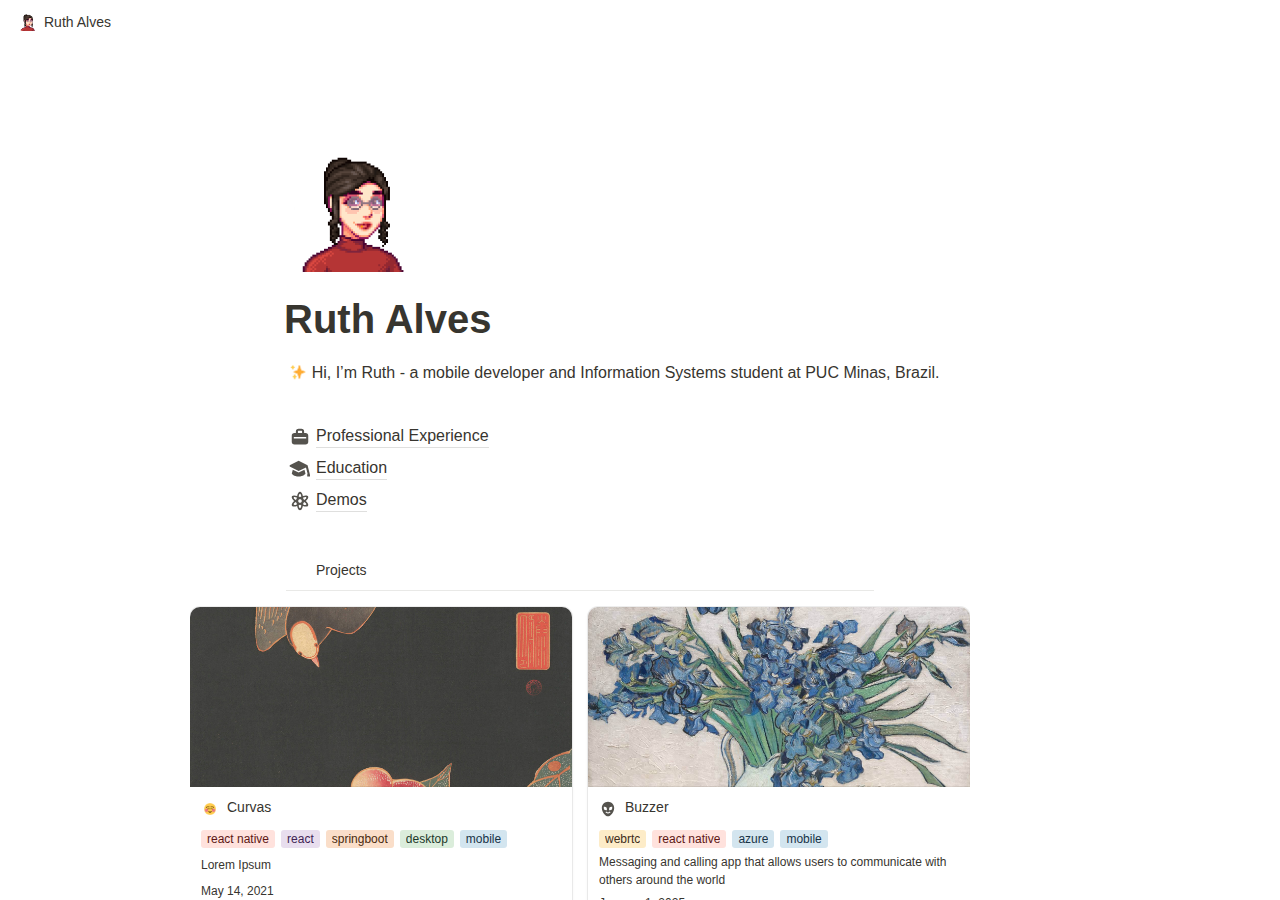
==== commit 849b9f8d: "publish: add deploy.sh file" ====
--- a/index.html
+++ b/index.html
@@ -1,4 +1,4 @@
-<html class="notion-html" lang="en" style="--full-viewport-height: 441px;"><head lang="en"><meta charset="utf-8"/><meta content="width=device-width,height=device-height,initial-scale=1,maximum-scale=1,user-scalable=no,viewport-fit=cover" name="viewport"/><noscript><meta content="0;url=https://www.notion.so/disabled-javascript.html" http-equiv="refresh"/></noscript><title>Ruth Alves</title><meta content="en_US" property="og:locale"/><meta content="yes" name="mobile-web-app-capable"/><meta content="app-id=1232780281" property="apple-itunes-app"/><link href="/image/https%3A%2F%2Fprod-files-secure.s3.us-west-2.amazonaws.com%2F0d26ae5e-a306-45fb-97ef-00a7445b576a%2F9a412935-ab32-4420-9cfa-e9fde52b742b%2F188722611.png?table=block&amp;id=17c152b4-e847-804e-891c-fc4d84661b5a&amp;spaceId=0d26ae5e-a306-45fb-97ef-00a7445b576a&amp;favicon=true&amp;userId=&amp;cache=v2" rel="shortcut icon" type="image/x-icon"/><link href="/images/logo-ios.png" rel="apple-touch-icon"/><meta content="telephone=no" name="format-detection"/><meta content="no" name="msapplication-tap-highlight"/><link href="assets/4e8dd02ae0f74049b708c079bcd1feb979cff37d.css" media="print" rel="stylesheet"/><style>body{background:#fff}body.dark{background:#191919}@keyframes startup-shimmer-animation{0%{transform:translateX(-100%) translateZ(0)}100%{transform:translateX(100%) translateZ(0)}}@keyframes startup-shimmer-fade-in{0%{opacity:0}100%{opacity:1}}@keyframes startup-spinner-rotate{0%{transform:rotate(0) translateZ(0)}100%{transform:rotate(360deg) translateZ(0)}}#initial-loading-spinner{position:fixed;height:100vh;width:100vw;z-index:-1;display:none;align-items:center;justify-content:center;opacity:.5}#initial-loading-spinner svg{height:24px;width:24px;animation:startup-spinner-rotate 1s linear infinite;transform-origin:center center;pointer-events:none}#skeleton{background:#fff;position:fixed;height:100vh;width:100vw;z-index:-1;display:none;overflow:hidden}#initial-loading-spinner.show,#skeleton.show{display:flex}body.dark #skeleton{background:#191919}.notion-front-page #skeleton,.notion-mobile #skeleton{display:none}#skeleton-sidebar{background-color:#f8f8f7;box-shadow:inset -1px 0 0 0 rgba(0,0,0,.025);display:flex;width:240px;flex-direction:column;padding:12px 14px;overflow:hidden}body.dark #skeleton-sidebar{background-color:#202020;box-shadow:inset -1px 0 0 0 rgba(255,255,255,.05)}#skeleton.isElectron #skeleton-sidebar{padding-top:46px}#skeleton .row{display:flex;margin-bottom:11px;align-items:center}#skeleton .row.fadein{animation:1s ease-in 0s 1 normal both running startup-shimmer-fade-in}#skeleton .chevron{width:12px;height:12px;display:block;margin-right:4px;fill:rgba(227,226,224,.5)}body.dark #skeleton .chevron{fill:#2f2f2f}.startup-shimmer{background:rgba(227,226,224,.5);overflow:hidden;position:relative}body.dark .startup-shimmer{background:#2f2f2f}.startup-shimmer::before{content:"";position:absolute;height:100%;width:100%;z-index:1;animation:1s linear infinite startup-shimmer-animation;background:linear-gradient(90deg,rgba(0,0,0,0) 0,rgba(0,0,0,.03) 50%,rgba(0,0,0,0) 100%)}body.dark .startup-shimmer::before{background:linear-gradient(90deg,transparent 0,rgba(86,86,86,.1) 50%,transparent 100%)}#skeleton .icon{width:20px;height:20px;border-radius:4px}#skeleton .text{height:10px;border-radius:10px}#skeleton .draggable{-webkit-app-region:drag;position:absolute;top:0;left:0;width:100%;height:36px;display:none}#skeleton.isElectron .draggable{display:block}</style><link href="assets/0b53d09e27abc170614e274b58c008033ed54828.css" rel="stylesheet"/><link href="assets/injection.css" rel="stylesheet"/><style>
+<html class="notion-html" lang="en" style="--full-viewport-height: 441px;"><head lang="en"><meta charset="utf-8"/><meta content="width=device-width,height=device-height,initial-scale=1,maximum-scale=1,user-scalable=no,viewport-fit=cover" name="viewport"/><noscript><meta content="0;url=https://www.notion.so/disabled-javascript.html" http-equiv="refresh"/></noscript><title>Ruth Alves</title><meta content="en_US" property="og:locale"/><meta content="yes" name="mobile-web-app-capable"/><meta content="app-id=1232780281" property="apple-itunes-app"/><link href="/image/https%3A%2F%2Fprod-files-secure.s3.us-west-2.amazonaws.com%2F0d26ae5e-a306-45fb-97ef-00a7445b576a%2F9a412935-ab32-4420-9cfa-e9fde52b742b%2F188722611.png?table=block&amp;id=17c152b4-e847-804e-891c-fc4d84661b5a&amp;spaceId=0d26ae5e-a306-45fb-97ef-00a7445b576a&amp;favicon=true&amp;userId=&amp;cache=v2" rel="shortcut icon" type="image/x-icon"/><link href="/images/logo-ios.png" rel="apple-touch-icon"/><meta content="telephone=no" name="format-detection"/><meta content="no" name="msapplication-tap-highlight"/><link href="assets/4e8dd02ae0f74049b708c079bcd1feb979cff37d.css" media="print" rel="stylesheet"/><style>body{background:#fff}body.dark{background:#191919}@keyframes startup-shimmer-animation{0%{transform:translateX(-100%) translateZ(0)}100%{transform:translateX(100%) translateZ(0)}}@keyframes startup-shimmer-fade-in{0%{opacity:0}100%{opacity:1}}@keyframes startup-spinner-rotate{0%{transform:rotate(0) translateZ(0)}100%{transform:rotate(360deg) translateZ(0)}}#initial-loading-spinner{position:fixed;height:100vh;width:100vw;z-index:-1;display:none;align-items:center;justify-content:center;opacity:.5}#initial-loading-spinner svg{height:24px;width:24px;animation:startup-spinner-rotate 1s linear infinite;transform-origin:center center;pointer-events:none}#skeleton{background:#fff;position:fixed;height:100vh;width:100vw;z-index:-1;display:none;overflow:hidden}#initial-loading-spinner.show,#skeleton.show{display:flex}body.dark #skeleton{background:#191919}.notion-front-page #skeleton,.notion-mobile #skeleton{display:none}#skeleton-sidebar{background-color:#f8f8f7;box-shadow:inset -1px 0 0 0 rgba(0,0,0,.025);display:flex;width:240px;flex-direction:column;padding:12px 14px;overflow:hidden}body.dark #skeleton-sidebar{background-color:#202020;box-shadow:inset -1px 0 0 0 rgba(255,255,255,.05)}#skeleton.isElectron #skeleton-sidebar{padding-top:46px}#skeleton .row{display:flex;margin-bottom:11px;align-items:center}#skeleton .row.fadein{animation:1s ease-in 0s 1 normal both running startup-shimmer-fade-in}#skeleton .chevron{width:12px;height:12px;display:block;margin-right:4px;fill:rgba(227,226,224,.5)}body.dark #skeleton .chevron{fill:#2f2f2f}.startup-shimmer{background:rgba(227,226,224,.5);overflow:hidden;position:relative}body.dark .startup-shimmer{background:#2f2f2f}.startup-shimmer::before{content:"";position:absolute;height:100%;width:100%;z-index:1;animation:1s linear infinite startup-shimmer-animation;background:linear-gradient(90deg,rgba(0,0,0,0) 0,rgba(0,0,0,.03) 50%,rgba(0,0,0,0) 100%)}body.dark .startup-shimmer::before{background:linear-gradient(90deg,transparent 0,rgba(86,86,86,.1) 50%,transparent 100%)}#skeleton .icon{width:20px;height:20px;border-radius:4px}#skeleton .text{height:10px;border-radius:10px}#skeleton .draggable{-webkit-app-region:drag;position:absolute;top:0;left:0;width:100%;height:36px;display:none}#skeleton.isElectron .draggable{display:block}</style><link href="assets/58ee02215e65b48294866046b5edef2f34bc87a1.css" rel="stylesheet"/><link href="assets/injection.css" rel="stylesheet"/><style>
 
 
 		
@@ -23,4 +23,8 @@
 background-position-y: 95%;
 background-size: 6100% 6100%;
 vertical-align: -0.1em;
-margin: 0 0.1em"/> Hi, I’m Ruth - a mobile developer and Information Systems student at PUC Minas, Brazil.</div><div style="position: relative; left: 0px;"></div></div></div></div><div class="notion-selectable notion-text-block" data-block-id="17c152b4-e847-8003-ac80-cbb3c86cbad2" style="width: 100%; max-width: 588px; margin-top: 1px; margin-bottom: 1px;"><div style="color: inherit; fill: inherit;"><div style="display: flex;"><div contenteditable="false" data-content-editable-leaf="true" placeholder=" " spellcheck="true" style="max-width: 100%; width: 100%; white-space: pre-wrap; word-break: break-word; caret-color: rgb(55, 53, 47); padding: 3px 2px; min-height: 1em; color: rgb(55, 53, 47); -webkit-text-fill-color: rgba(55, 53, 47, 0.5);"></div><div style="position: relative; left: 0px;"></div></div></div></div><div class="notion-selectable notion-page-block" data-block-id="17c152b4-e847-80e9-8370-d76a3b155175" style="width: 100%; max-width: 588px; margin-top: 1px; margin-bottom: 1px;"><div class="pseudoSelection" contenteditable="false" data-content-editable-void="true" style="user-select: none; --pseudoSelection--background: transparent;"><a href="main-projects.html" rel="noopener noreferrer" role="link" style="display: block; color: inherit; text-decoration: none; user-select: none; transition: background 20ms ease-in; cursor: pointer; border-radius: 4px; fill: inherit;"><div style="display: flex; align-items: center; width: 100%;"><div style="flex: 1 1 0px; min-width: 1px; padding-top: 3px; padding-bottom: 3px; padding-left: 2px;"><div style="display: flex; align-items: center;"><div style="position: relative; width: 24px; height: 24px; margin-right: 4px;"><div class="notion-record-icon notranslate" style="display: flex; align-items: center; justify-content: center; height: 100%; width: 100%; border-radius: 0.25em; flex-shrink: 0;"><div><div class="" style="width: 100%; height: 100%;"><img referrerpolicy="same-origin" src="assets/9db41c5e739dc6bba868d17532371f2bfbac24ac.svg" style="display: block; object-fit: cover; border-radius: 4px; width: 22px; height: 22px; transition: opacity 100ms ease-out;"/></div></div></div></div><span class="" style="overflow: auto;"><div class="notranslate" style="white-space: nowrap; overflow: hidden; text-overflow: ellipsis; font-weight: 500; line-height: 1.3; border-bottom: 1px solid rgba(55, 53, 47, 0.16);">Main Projects</div></span></div></div><div class="pseudoSelection" contenteditable="false" data-content-editable-void="true" data-text-edit-side="end" style="user-select: none; --pseudoSelection--background: transparent; margin-left: 4px; display: flex; align-items: center; justify-content: center; flex-grow: 0; flex-shrink: 0; min-height: calc(1.5em + 6px);"></div></div></a></div></div><div class="notion-selectable notion-page-block" data-block-id="17c152b4-e847-80b0-b9e5-d92586e9bfeb" style="width: 100%; max-width: 588px; margin-top: 1px; margin-bottom: 1px;"><div class="pseudoSelection" contenteditable="false" data-content-editable-void="true" style="user-select: none; --pseudoSelection--background: transparent;"><a href="professional-experience.html" rel="noopener noreferrer" role="link" style="display: block; color: inherit; text-decoration: none; user-select: none; transition: background 20ms ease-in; cursor: pointer; border-radius: 4px; fill: inherit;"><div style="display: flex; align-items: center; width: 100%;"><div style="flex: 1 1 0px; min-width: 1px; padding-top: 3px; padding-bottom: 3px; padding-left: 2px;"><div style="display: flex; align-items: center;"><div style="position: relative; width: 24px; height: 24px; margin-right: 4px;"><div class="notion-record-icon notranslate" style="display: flex; align-items: center; justify-content: center; height: 100%; width: 100%; border-radius: 0.25em; flex-shrink: 0;"><div><div class="" style="width: 100%; height: 100%;"><img referrerpolicy="same-origin" src="assets/68cb33d1782c5156451e62d7e5def3e767d739ae.svg" style="display: block; object-fit: cover; border-radius: 4px; width: 22px; height: 22px; transition: opacity 100ms ease-out;"/></div></div></div></div><span class="" style="overflow: auto;"><div class="notranslate" style="white-space: nowrap; overflow: hidden; text-overflow: ellipsis; font-weight: 500; line-height: 1.3; border-bottom: 1px solid rgba(55, 53, 47, 0.16);">Professional Experience</div></span></div></div><div class="pseudoSelection" contenteditable="false" data-content-editable-void="true" data-text-edit-side="end" style="user-select: none; --pseudoSelection--background: transparent; margin-left: 4px; display: flex; align-items: center; justify-content: center; flex-grow: 0; flex-shrink: 0; min-height: calc(1.5em + 6px);"></div></div></a></div></div><div class="notion-selectable notion-page-block" data-block-id="17c152b4-e847-80c8-a02f-c2ea980e0512" style="width: 100%; max-width: 588px; margin-top: 1px; margin-bottom: 1px;"><div class="pseudoSelection" contenteditable="false" data-content-editable-void="true" style="user-select: none; --pseudoSelection--background: transparent;"><a href="education.html" rel="noopener noreferrer" role="link" style="display: block; color: inherit; text-decoration: none; user-select: none; transition: background 20ms ease-in; cursor: pointer; border-radius: 4px; fill: inherit;"><div style="display: flex; align-items: center; width: 100%;"><div style="flex: 1 1 0px; min-width: 1px; padding-top: 3px; padding-bottom: 3px; padding-left: 2px;"><div style="display: flex; align-items: center;"><div style="position: relative; width: 24px; height: 24px; margin-right: 4px;"><div class="notion-record-icon notranslate" style="display: flex; align-items: center; justify-content: center; height: 100%; width: 100%; border-radius: 0.25em; flex-shrink: 0;"><div><div class="" style="width: 100%; height: 100%;"><img referrerpolicy="same-origin" src="assets/83b1e1ae2800f55f68d02e0b3b3b7fc6641260e5.svg" style="display: block; object-fit: cover; border-radius: 4px; width: 22px; height: 22px; transition: opacity 100ms ease-out;"/></div></div></div></div><span class="" style="overflow: auto;"><div class="notranslate" style="white-space: nowrap; overflow: hidden; text-overflow: ellipsis; font-weight: 500; line-height: 1.3; border-bottom: 1px solid rgba(55, 53, 47, 0.16);">Education</div></span></div></div><div class="pseudoSelection" contenteditable="false" data-content-editable-void="true" data-text-edit-side="end" style="user-select: none; --pseudoSelection--background: transparent; margin-left: 4px; display: flex; align-items: center; justify-content: center; flex-grow: 0; flex-shrink: 0; min-height: calc(1.5em + 6px);"></div></div></a></div></div><div class="notion-selectable notion-page-block" data-block-id="17c152b4-e847-802d-8e4c-e67ddd73e101" style="width: 100%; max-width: 588px; margin-top: 1px; margin-bottom: 1px;"><div class="pseudoSelection" contenteditable="false" data-content-editable-void="true" style="user-select: none; --pseudoSelection--background: transparent;"><a href="demos.html" rel="noopener noreferrer" role="link" style="display: block; color: inherit; text-decoration: none; user-select: none; transition: background 20ms ease-in; cursor: pointer; border-radius: 4px; fill: inherit;"><div style="display: flex; align-items: center; width: 100%;"><div style="flex: 1 1 0px; min-width: 1px; padding-top: 3px; padding-bottom: 3px; padding-left: 2px;"><div style="display: flex; align-items: center;"><div style="position: relative; width: 24px; height: 24px; margin-right: 4px;"><div class="notion-record-icon notranslate" style="display: flex; align-items: center; justify-content: center; height: 100%; width: 100%; border-radius: 0.25em; flex-shrink: 0;"><div><div class="" style="width: 100%; height: 100%;"><img referrerpolicy="same-origin" src="assets/ba584a76baace5f76e434f9537ac569a4aa228c5.svg" style="display: block; object-fit: cover; border-radius: 4px; width: 22px; height: 22px; transition: opacity 100ms ease-out;"/></div></div></div></div><span class="" style="overflow: auto;"><div class="notranslate" style="white-space: nowrap; overflow: hidden; text-overflow: ellipsis; font-weight: 500; line-height: 1.3; border-bottom: 1px solid rgba(55, 53, 47, 0.16);">Demos</div></span></div></div><div class="pseudoSelection" contenteditable="false" data-content-editable-void="true" data-text-edit-side="end" style="user-select: none; --pseudoSelection--background: transparent; margin-left: 4px; display: flex; align-items: center; justify-content: center; flex-grow: 0; flex-shrink: 0; min-height: calc(1.5em + 6px);"></div></div></a></div></div><div class="notion-selectable notion-text-block" data-block-id="17c152b4-e847-8055-b0bc-c1877f03e74c" style="width: 100%; max-width: 588px; margin-top: 1px; margin-bottom: 1px;"><div style="color: inherit; fill: inherit;"><div style="display: flex;"><div contenteditable="false" data-content-editable-leaf="true" placeholder=" " spellcheck="true" style="max-width: 100%; width: 100%; white-space: pre-wrap; word-break: break-word; caret-color: rgb(55, 53, 47); padding: 3px 2px; min-height: 1em; color: rgb(55, 53, 47); -webkit-text-fill-color: rgba(55, 53, 47, 0.5);"></div><div style="position: relative; left: 0px;"></div></div></div></div><div class="notion-selectable notion-sub_sub_header-block" data-block-id="17c152b4-e847-8079-9532-f9e9b26ae49e" style="width: 100%; max-width: 588px; margin-top: 1em; margin-bottom: 1px;"><div style="display: flex; width: 100%; color: inherit; fill: inherit;"><h4 contenteditable="false" data-content-editable-leaf="true" placeholder="Heading 3" spellcheck="true" style='max-width: 100%; width: 100%; white-space: pre-wrap; word-break: break-word; caret-color: rgb(55, 53, 47); padding: 3px 2px; font-family: ui-sans-serif, -apple-system, BlinkMacSystemFont, "Segoe UI Variable Display", "Segoe UI", Helvetica, "Apple Color Emoji", Arial, sans-serif, "Segoe UI Emoji", "Segoe UI Symbol"; font-weight: 600; font-size: 1.25em; line-height: 1.3; margin: 0px;'>Looking to connect?</h4><div style="position: relative; left: 0px;"></div></div></div><div class="notion-selectable notion-text-block" data-block-id="17c152b4-e847-8046-bf49-ccf0292a8e73" style="width: 100%; max-width: 588px; margin-top: 1px; margin-bottom: 1px;"><div style="color: inherit; fill: inherit;"><div style="display: flex;"><div contenteditable="false" data-content-editable-leaf="true" placeholder=" " spellcheck="true" style="max-width: 100%; width: 100%; white-space: pre-wrap; word-break: break-word; caret-color: rgb(55, 53, 47); padding: 3px 2px;">Feel free to reach out through:</div><div style="position: relative; left: 0px;"></div></div></div></div><div class="notion-selectable notion-callout-block" data-block-id="2c1e46b2-92e4-47e6-b8a2-1bfe60a45ba2" style="width: 100%; max-width: 588px; margin-top: 4px; margin-bottom: 4px;"><div role="note" style="display: flex;"><div style="display: flex; width: 100%; border-radius: 4px; border: 1px solid transparent; background: rgb(241, 241, 239); padding: 16px 16px 16px 12px;"><div><div class="pseudoSelection" contenteditable="false" data-content-editable-void="true" style="user-select: none; --pseudoSelection--background: transparent;"><div class="notion-record-icon notranslate" style="display: flex; align-items: center; justify-content: center; height: 24px; width: 24px; border-radius: 0.25em; flex-shrink: 0;"><div><div class="" style="width: 100%; height: 100%;"><img alt="Callout icon" referrerpolicy="same-origin" src="assets/c1d99abddeb19687d36d6de58e3211ca785462e3.svg" style="display: block; object-fit: cover; border-radius: 4px; width: 23.04px; height: 23.04px; transition: opacity 100ms ease-out;"/></div></div></div></div></div><div style="display: flex; flex-direction: column; min-width: 0px; margin-left: 8px; width: 100%;"><div contenteditable="false" data-content-editable-leaf="true" placeholder="Type something…" spellcheck="true" style="max-width: 100%; width: 100%; white-space: pre-wrap; word-break: break-word; caret-color: rgb(55, 53, 47); padding-left: 2px; padding-right: 2px;"><a class="notion-link-token notion-focusable-token notion-enable-hover" data-token-index="0" href="https://github.com/ruthdroid" rel="noopener noreferrer" style="cursor:pointer;color:inherit;word-wrap:break-word;text-decoration:inherit" tabindex="0"><span class="link-annotation-2c1e46b2-92e4-47e6-b8a2-1bfe60a45ba2--119141285" style="border-bottom:0.05em solid;border-color:rgba(55,53,47,.4);opacity:0.7">GitHub</span></a></div></div></div><div style="position: relative; left: 0px;"></div></div></div><div class="notion-selectable notion-callout-block" data-block-id="0d0ffda0-993f-4f33-ad89-7666717001ef" style="width: 100%; max-width: 588px; margin-top: 4px; margin-bottom: 4px;"><div role="note" style="display: flex;"><div style="display: flex; width: 100%; border-radius: 4px; border: 1px solid transparent; background: rgb(241, 241, 239); padding: 16px 16px 16px 12px;"><div><div class="pseudoSelection" contenteditable="false" data-content-editable-void="true" style="user-select: none; --pseudoSelection--background: transparent;"><div class="notion-record-icon notranslate" style="display: flex; align-items: center; justify-content: center; height: 24px; width: 24px; border-radius: 0.25em; flex-shrink: 0;"><div><div class="" style="width: 100%; height: 100%;"><img alt="Callout icon" referrerpolicy="same-origin" src="assets/47ea8454d6c8e38b6b3c96231f959e54ac381583.svg" style="display: block; object-fit: cover; border-radius: 4px; width: 23.04px; height: 23.04px; transition: opacity 100ms ease-out;"/></div></div></div></div></div><div style="display: flex; flex-direction: column; min-width: 0px; margin-left: 8px; width: 100%;"><div contenteditable="false" data-content-editable-leaf="true" placeholder="Type something…" spellcheck="true" style="max-width: 100%; width: 100%; white-space: pre-wrap; word-break: break-word; caret-color: rgb(55, 53, 47); padding-left: 2px; padding-right: 2px;"><a class="notion-link-token notion-focusable-token notion-enable-hover" data-token-index="0" href="http://linkedin.com/in/ru-alves" rel="noopener noreferrer" style="cursor:pointer;color:inherit;word-wrap:break-word;text-decoration:inherit" tabindex="0"><span class="link-annotation-0d0ffda0-993f-4f33-ad89-7666717001ef-2107155661" style="border-bottom:0.05em solid;border-color:rgba(55,53,47,.4);opacity:0.7">LinkedIn</span></a></div></div></div><div style="position: relative; left: 0px;"></div></div></div><div class="notion-selectable notion-callout-block" data-block-id="6422987d-15e4-445a-a319-537e216e457b" style="width: 100%; max-width: 588px; margin-top: 4px; margin-bottom: 4px;"><div role="note" style="display: flex;"><div style="display: flex; width: 100%; border-radius: 4px; border: 1px solid transparent; background: rgb(241, 241, 239); padding: 16px 16px 16px 12px;"><div><div class="pseudoSelection" contenteditable="false" data-content-editable-void="true" style="user-select: none; --pseudoSelection--background: transparent;"><div class="notion-record-icon notranslate" style="display: flex; align-items: center; justify-content: center; height: 24px; width: 24px; border-radius: 0.25em; flex-shrink: 0;"><div><div class="" style="width: 100%; height: 100%;"><img alt="Callout icon" referrerpolicy="same-origin" src="assets/4596bfe9fc1b3de6c35f805a2dd40f027227d3f4.svg" style="display: block; object-fit: cover; border-radius: 4px; width: 23.04px; height: 23.04px; transition: opacity 100ms ease-out;"/></div></div></div></div></div><div style="display: flex; flex-direction: column; min-width: 0px; margin-left: 8px; width: 100%;"><div contenteditable="false" data-content-editable-leaf="true" placeholder="Type something…" spellcheck="true" style="max-width: 100%; width: 100%; white-space: pre-wrap; word-break: break-word; caret-color: rgb(55, 53, 47); padding-left: 2px; padding-right: 2px;"><a class="notion-link-token notion-focusable-token notion-enable-hover" data-token-index="0" href="mailto:ruth.alvez@outlook.com" rel="noopener noreferrer" style="cursor:pointer;color:inherit;word-wrap:break-word;text-decoration:inherit" tabindex="0"><span class="link-annotation-6422987d-15e4-445a-a319-537e216e457b-1518623281" style="border-bottom:0.05em solid;border-color:rgba(55,53,47,.4);opacity:0.7">Email</span></a></div></div></div><div style="position: relative; left: 0px;"></div></div></div><div class="notion-selectable notion-text-block end-of-content" data-block-id="697ad258-94ca-46a1-bb98-1ca6fbf271d2" style="width: 100%; max-width: 588px; margin-top: 1px; margin-bottom: 0px;"><div style="color: inherit; fill: inherit;"><div style="display: flex;"><div contenteditable="false" data-content-editable-leaf="true" placeholder=" " spellcheck="true" style="max-width: 100%; width: 100%; white-space: pre-wrap; word-break: break-word; caret-color: rgb(55, 53, 47); padding: 3px 2px; min-height: 1em; color: rgb(55, 53, 47); -webkit-text-fill-color: rgba(55, 53, 47, 0.5);"></div><div style="position: relative; left: 0px;"></div></div></div></div></div></div></div><span data-content-editable-root-tiny-selection-trap="true" style="height: 1px; width: 1px; caret-color: transparent;"></span></div><div class="notion-presence-container" style="position: absolute; top: 0px; left: 0px; z-index: 89;"><div></div></div><div class="sticky-portal-target" data-sticky-stack-name="default" style="position: sticky; z-index: 85; width: 100%; bottom: 0px; left: 0px; flex: 0 1 0%;"></div></div></div></main></div><div aria-hidden="true" aria-label="Side Peek" class="notion-peek-renderer" role="region" style="position: fixed; top: 0px; right: 0px; bottom: 0px; width: 564px; z-index: 109; transform: translateX(564px) translateZ(0px); transition-property: width, transform; transition-duration: 200ms; transition-delay: 0ms; transition-timing-function: ease;"></div></div></div></div></div><script src="assets/injection.js" type="text/javascript"></script><iframe aria-hidden="true" referrerpolicy="no-referrer" sandbox="allow-scripts allow-same-origin" src="https://aif.notion.so/aif-production.html" style="position: absolute; opacity: 0; width: 1px; height: 1px; top: 0; left: 0; border: none; display: block; z-index: -1;" tabindex="-1"></iframe></body></html>+margin: 0 0.1em"/> Hi, I’m Ruth - a mobile developer and Information Systems student at PUC Minas, Brazil.</div><div style="position: relative; left: 0px;"></div></div></div></div><div class="notion-selectable notion-text-block" data-block-id="17c152b4-e847-8003-ac80-cbb3c86cbad2" style="width: 100%; max-width: 588px; margin-top: 1px; margin-bottom: 1px;"><div style="color: inherit; fill: inherit;"><div style="display: flex;"><div contenteditable="false" data-content-editable-leaf="true" placeholder=" " spellcheck="true" style="max-width: 100%; width: 100%; white-space: pre-wrap; word-break: break-word; caret-color: rgb(55, 53, 47); padding: 3px 2px; min-height: 1em; color: rgb(55, 53, 47); -webkit-text-fill-color: rgba(55, 53, 47, 0.5);"></div><div style="position: relative; left: 0px;"></div></div></div></div><div class="notion-selectable notion-page-block" data-block-id="17c152b4-e847-80b0-b9e5-d92586e9bfeb" style="width: 100%; max-width: 588px; margin-top: 1px; margin-bottom: 1px;"><div class="pseudoSelection" contenteditable="false" data-content-editable-void="true" style="user-select: none; --pseudoSelection--background: transparent;"><a href="professional-experience.html" rel="noopener noreferrer" role="link" style="display: block; color: inherit; text-decoration: none; user-select: none; transition: background 20ms ease-in; cursor: pointer; border-radius: 4px; fill: inherit;"><div style="display: flex; align-items: center; width: 100%;"><div style="flex: 1 1 0px; min-width: 1px; padding-top: 3px; padding-bottom: 3px; padding-left: 2px;"><div style="display: flex; align-items: center;"><div style="position: relative; width: 24px; height: 24px; margin-right: 4px;"><div class="notion-record-icon notranslate" style="display: flex; align-items: center; justify-content: center; height: 100%; width: 100%; border-radius: 0.25em; flex-shrink: 0;"><div><div class="" style="width: 100%; height: 100%;"><img referrerpolicy="same-origin" src="assets/68cb33d1782c5156451e62d7e5def3e767d739ae.svg" style="display: block; object-fit: cover; border-radius: 4px; width: 22px; height: 22px; transition: opacity 100ms ease-out;"/></div></div></div></div><span class="" style="overflow: auto;"><div class="notranslate" style="white-space: nowrap; overflow: hidden; text-overflow: ellipsis; font-weight: 500; line-height: 1.3; border-bottom: 1px solid rgba(55, 53, 47, 0.16);">Professional Experience</div></span></div></div><div class="pseudoSelection" contenteditable="false" data-content-editable-void="true" data-text-edit-side="end" style="user-select: none; --pseudoSelection--background: transparent; margin-left: 4px; display: flex; align-items: center; justify-content: center; flex-grow: 0; flex-shrink: 0; min-height: calc(1.5em + 6px);"></div></div></a></div></div><div class="notion-selectable notion-page-block" data-block-id="17c152b4-e847-80c8-a02f-c2ea980e0512" style="width: 100%; max-width: 588px; margin-top: 1px; margin-bottom: 1px;"><div class="pseudoSelection" contenteditable="false" data-content-editable-void="true" style="user-select: none; --pseudoSelection--background: transparent;"><a href="education.html" rel="noopener noreferrer" role="link" style="display: block; color: inherit; text-decoration: none; user-select: none; transition: background 20ms ease-in; cursor: pointer; border-radius: 4px; fill: inherit;"><div style="display: flex; align-items: center; width: 100%;"><div style="flex: 1 1 0px; min-width: 1px; padding-top: 3px; padding-bottom: 3px; padding-left: 2px;"><div style="display: flex; align-items: center;"><div style="position: relative; width: 24px; height: 24px; margin-right: 4px;"><div class="notion-record-icon notranslate" style="display: flex; align-items: center; justify-content: center; height: 100%; width: 100%; border-radius: 0.25em; flex-shrink: 0;"><div><div class="" style="width: 100%; height: 100%;"><img referrerpolicy="same-origin" src="assets/83b1e1ae2800f55f68d02e0b3b3b7fc6641260e5.svg" style="display: block; object-fit: cover; border-radius: 4px; width: 22px; height: 22px; transition: opacity 100ms ease-out;"/></div></div></div></div><span class="" style="overflow: auto;"><div class="notranslate" style="white-space: nowrap; overflow: hidden; text-overflow: ellipsis; font-weight: 500; line-height: 1.3; border-bottom: 1px solid rgba(55, 53, 47, 0.16);">Education</div></span></div></div><div class="pseudoSelection" contenteditable="false" data-content-editable-void="true" data-text-edit-side="end" style="user-select: none; --pseudoSelection--background: transparent; margin-left: 4px; display: flex; align-items: center; justify-content: center; flex-grow: 0; flex-shrink: 0; min-height: calc(1.5em + 6px);"></div></div></a></div></div><div class="notion-selectable notion-page-block" data-block-id="17c152b4-e847-802d-8e4c-e67ddd73e101" style="width: 100%; max-width: 588px; margin-top: 1px; margin-bottom: 1px;"><div class="pseudoSelection" contenteditable="false" data-content-editable-void="true" style="user-select: none; --pseudoSelection--background: transparent;"><a href="demos.html" rel="noopener noreferrer" role="link" style="display: block; color: inherit; text-decoration: none; user-select: none; transition: background 20ms ease-in; cursor: pointer; border-radius: 4px; fill: inherit;"><div style="display: flex; align-items: center; width: 100%;"><div style="flex: 1 1 0px; min-width: 1px; padding-top: 3px; padding-bottom: 3px; padding-left: 2px;"><div style="display: flex; align-items: center;"><div style="position: relative; width: 24px; height: 24px; margin-right: 4px;"><div class="notion-record-icon notranslate" style="display: flex; align-items: center; justify-content: center; height: 100%; width: 100%; border-radius: 0.25em; flex-shrink: 0;"><div><div class="" style="width: 100%; height: 100%;"><img referrerpolicy="same-origin" src="assets/ba584a76baace5f76e434f9537ac569a4aa228c5.svg" style="display: block; object-fit: cover; border-radius: 4px; width: 22px; height: 22px; transition: opacity 100ms ease-out;"/></div></div></div></div><span class="" style="overflow: auto;"><div class="notranslate" style="white-space: nowrap; overflow: hidden; text-overflow: ellipsis; font-weight: 500; line-height: 1.3; border-bottom: 1px solid rgba(55, 53, 47, 0.16);">Demos</div></span></div></div><div class="pseudoSelection" contenteditable="false" data-content-editable-void="true" data-text-edit-side="end" style="user-select: none; --pseudoSelection--background: transparent; margin-left: 4px; display: flex; align-items: center; justify-content: center; flex-grow: 0; flex-shrink: 0; min-height: calc(1.5em + 6px);"></div></div></a></div></div><div class="notion-selectable notion-text-block" data-block-id="17c152b4-e847-8055-b0bc-c1877f03e74c" style="width: 100%; max-width: 588px; margin-top: 1px; margin-bottom: 1px;"><div style="color: inherit; fill: inherit;"><div style="display: flex;"><div contenteditable="false" data-content-editable-leaf="true" placeholder=" " spellcheck="true" style="max-width: 100%; width: 100%; white-space: pre-wrap; word-break: break-word; caret-color: rgb(55, 53, 47); padding: 3px 2px; min-height: 1em; color: rgb(55, 53, 47); -webkit-text-fill-color: rgba(55, 53, 47, 0.5);"></div><div style="position: relative; left: 0px;"></div></div></div></div><div class="notion-selectable notion-collection_view-block" data-block-id="17c152b4-e847-8065-95ac-dfc768cf2a88" style="width: 100%; max-width: 780px; margin-top: 1px; margin-bottom: 1px; align-self: center;"><div style="display: contents;"><div style="position: relative;"><div></div></div><div contenteditable="false" data-content-editable-void="true" style="min-height: 40px; padding-left: 96px; padding-right: 96px; width: 780px; position: relative; left: -96px; flex-shrink: 0;"><div class="notion-selectable notion-collection_view-block" data-block-id="17c152b4-e847-8065-95ac-dfc768cf2a88"><div style="display: flex; align-items: center; height: 40px; box-shadow: rgb(233, 233, 231) 0px 1px 0px; margin-bottom: 1px; left: 96px; width: 100%;"><div role="tablist" style="display: flex; align-items: center; height: 100%; flex-grow: 1; overflow: hidden;"><div class="notion-collection-view-tab-button" style="display: flex; align-items: center; background: none; height: 100%;"><div aria-selected="true" role="tab" style="user-select: none; transition: background 20ms ease-in; cursor: pointer; display: flex; align-items: center; flex-shrink: 0; white-space: nowrap; height: 28px; border-radius: 6px; font-size: 14px; line-height: 1.2; min-width: 0px; padding-left: 8px; padding-right: 8px; color: rgb(55, 53, 47); font-weight: 500; max-width: 220px;" tabindex="0"><div style='width: 16px; height: 16px; transform: scale(1.2); mask: url("/icons/computer-chip_gray.svg?mode=light") center center no-repeat; background-color: rgb(55, 53, 47); fill: rgb(55, 53, 47); margin-right: 6px;'></div><span style="white-space: nowrap; overflow: hidden; text-overflow: ellipsis; margin-top: 1px;">Projects</span></div></div></div></div></div><div dir="ltr" style="left: 96px; width: 100%;"></div></div><div contenteditable="false" data-content-editable-void="true" style="flex-grow: 1; flex-shrink: 0; display: flex; flex-direction: column; position: relative; max-height: inherit; width: 780px; left: -96px;"><div style="position: relative;"><div class="notion-scroller horizontal notion-collection-view-body" style="z-index: 1; flex-grow: 1; flex-shrink: 0; height: 100%; overflow: auto hidden; margin-right: 0px; margin-bottom: 0px;"><div class="notion-gallery-view" style="padding-bottom: 0px; padding-left: 96px; padding-right: 96px; min-width: 708px;"><div class="notion-selectable notion-collection_view-block" data-block-id="17c152b4-e847-8065-95ac-dfc768cf2a88"><div><div style="display: grid; position: relative; grid-template-columns: repeat(auto-fill, minmax(320px, 1fr)); gap: 16px; padding-top: 16px; padding-bottom: 4px;"><div style="width: 4px; position: absolute; top: 16px; bottom: 4px;"><div class="notion-selectable notion-collection_view-block" data-block-id="17c152b4-e847-8065-95ac-dfc768cf2a88" style="width: 100%; height: 100%;"></div></div><div class="notion-selectable notion-page-block notion-collection-item" data-block-id="17c152b4-e847-817f-836e-d9b2321e1910"><a href="curvas.html" rel="noopener noreferrer" role="link" style="display: flex; color: inherit; text-decoration: none; user-select: none; transition: background 100ms ease-out; cursor: pointer; border-radius: 10px; position: static; overflow: hidden; background: white; height: 100%; box-shadow: rgba(15, 15, 15, 0.07) 0px 0px 0px 1px, rgba(15, 15, 15, 0.05) 0px 2px 4px; flex-direction: column;"><div style="position: relative; width: 100%; z-index: 1;"><div style="width: 100%; cursor: inherit;"><div style="height: 180px; position: relative; pointer-events: none; overflow: hidden;"><div class="" style="width: 100%; height: 100%;"><img referrerpolicy="same-origin" src="assets/d24c1fedd4842a8748b224cdb05a73e65e7ffe83.jpg" style="display: block; object-fit: cover; border-radius: 1px 1px 0px 0px; width: 100%; height: 180px; object-position: center 50%;"/></div><div style="position: absolute; left: 0px; right: 0px; bottom: 0px; border-bottom: 1px solid rgba(55, 53, 47, 0.09);"></div></div></div><div aria-hidden="true" style='background: rgba(0, 0, 0, 0.4); border-radius: 4px; color: white; font-size: 12px; font-family: ui-sans-serif, -apple-system, BlinkMacSystemFont, "Segoe UI Variable Display", "Segoe UI", Helvetica, "Apple Color Emoji", Arial, sans-serif, "Segoe UI Emoji", "Segoe UI Symbol"; width: 180px; left: calc(50% - 90px); padding: 0.3em 1.5em; pointer-events: none; position: absolute; top: calc(50% - 10px); text-align: center; opacity: 0;'>Drag image to reposition</div><div style='color: rgba(55, 53, 47, 0.65); fill: rgba(55, 53, 47, 0.65); font-size: 12px; background: white; box-shadow: rgba(15, 15, 15, 0.1) 0px 0px 0px 1px, rgba(15, 15, 15, 0.1) 0px 2px 4px; display: flex; white-space: nowrap; border-radius: 4px; max-width: calc(100% - 16px); min-height: 24px; overflow: hidden; pointer-events: none; opacity: 0; font-family: ui-sans-serif, -apple-system, BlinkMacSystemFont, "Segoe UI Variable Display", "Segoe UI", Helvetica, "Apple Color Emoji", Arial, sans-serif, "Segoe UI Emoji", "Segoe UI Symbol"; position: absolute; right: 8px; z-index: 2; top: 8px;'><div role="button" style="user-select: none; transition: background 20ms ease-in; cursor: pointer; display: flex; align-items: center; justify-content: center; padding: 4px 6px; border-right: none; font-weight: 500; color: rgba(55, 53, 47, 0.65); fill: rgba(55, 53, 47, 0.65);" tabindex="0"><svg class="dots" role="graphics-symbol" style="width: 14px; height: 14px; display: block; fill: inherit; flex-shrink: 0;" viewBox="0 0 13 3"><g><path d="M3,1.5A1.5,1.5,0,1,1,1.5,0,1.5,1.5,0,0,1,3,1.5Z"></path><path d="M8,1.5A1.5,1.5,0,1,1,6.5,0,1.5,1.5,0,0,1,8,1.5Z"></path><path d="M13,1.5A1.5,1.5,0,1,1,11.5,0,1.5,1.5,0,0,1,13,1.5Z"></path></g></svg></div></div></div><div style="position: relative; width: 100%; display: flex; padding: 8px 10px 6px;"><div class="notion-record-icon notranslate" role="button" style="user-select: none; transition: background 20ms ease-in; cursor: pointer; display: flex; align-items: center; justify-content: center; height: 24px; width: 24px; border-radius: 5px; flex-shrink: 0; float: left; margin-left: -2px; margin-top: 2px; margin-right: 4px;" tabindex="0"><div style="display: flex; align-items: center; justify-content: center; height: 18px; width: 18px;"><div style="height: 12.6px; width: 12.6px; font-size: 12.6px; line-height: 1; margin-left: 0px; color: black;"><img alt="☺️" aria-label="☺️" class="notion-emoji" src="[data-uri]" style="width: 100%;
+height: 100%;
+background: url(assets/6101f88ab4529ee25e026ff331f3a4a5b65ac27c.png) 95% 6.66667%/6100% 6100%"/></div></div></div><div contenteditable="false" data-content-editable-leaf="true" placeholder="New page" spellcheck="true" style="max-width: 100%; width: auto; white-space: pre-wrap; word-break: break-word; caret-color: rgb(55, 53, 47); pointer-events: none; flex-grow: 1; padding: 2px 1px; font-size: 14px; line-height: 1.5; min-height: 21px; font-weight: 500;">Curvas</div></div><div style="padding-top: 0px; line-height: 1.5; display: flex; flex-direction: column; padding-bottom: 8px;"><div style="position: relative; display: flex; overflow: hidden; align-items: center; border-radius: 5px; margin: 0px 6px 2px; padding: 0px 5px; font-size: 12px; min-height: 24px; white-space: normal; min-width: fit-content; width: fit-content;"><div style="display: flex; min-width: 0px; flex-shrink: 0; flex-wrap: wrap; width: 100%; gap: 4px 6px;"><div style="display: flex; align-items: center; flex-shrink: 0; min-width: 0px; max-width: 100%; height: 18px; margin: 0px; border-radius: 3px; padding-left: 6px; padding-right: 6px; line-height: 120%; font-size: 12px; color: rgb(93, 23, 21); background: rgb(255, 226, 221); white-space: nowrap; overflow: hidden; text-overflow: ellipsis;"><div style="white-space: nowrap; overflow: hidden; text-overflow: ellipsis; display: inline-flex; align-items: center; height: 18px; line-height: 18px;"><span style="white-space: nowrap; overflow: hidden; text-overflow: ellipsis;">react native</span></div></div><div style="display: flex; align-items: center; flex-shrink: 0; min-width: 0px; max-width: 100%; height: 18px; margin: 0px; border-radius: 3px; padding-left: 6px; padding-right: 6px; line-height: 120%; font-size: 12px; color: rgb(65, 36, 84); background: rgb(232, 222, 238); white-space: nowrap; overflow: hidden; text-overflow: ellipsis;"><div style="white-space: nowrap; overflow: hidden; text-overflow: ellipsis; display: inline-flex; align-items: center; height: 18px; line-height: 18px;"><span style="white-space: nowrap; overflow: hidden; text-overflow: ellipsis;">react</span></div></div><div style="display: flex; align-items: center; flex-shrink: 0; min-width: 0px; max-width: 100%; height: 18px; margin: 0px; border-radius: 3px; padding-left: 6px; padding-right: 6px; line-height: 120%; font-size: 12px; color: rgb(73, 41, 14); background: rgb(250, 222, 201); white-space: nowrap; overflow: hidden; text-overflow: ellipsis;"><div style="white-space: nowrap; overflow: hidden; text-overflow: ellipsis; display: inline-flex; align-items: center; height: 18px; line-height: 18px;"><span style="white-space: nowrap; overflow: hidden; text-overflow: ellipsis;">springboot</span></div></div><div style="display: flex; align-items: center; flex-shrink: 0; min-width: 0px; max-width: 100%; height: 18px; margin: 0px; border-radius: 3px; padding-left: 6px; padding-right: 6px; line-height: 120%; font-size: 12px; color: rgb(28, 56, 41); background: rgb(219, 237, 219); white-space: nowrap; overflow: hidden; text-overflow: ellipsis;"><div style="white-space: nowrap; overflow: hidden; text-overflow: ellipsis; display: inline-flex; align-items: center; height: 18px; line-height: 18px;"><span style="white-space: nowrap; overflow: hidden; text-overflow: ellipsis;">desktop</span></div></div><div style="display: flex; align-items: center; flex-shrink: 0; min-width: 0px; max-width: 100%; height: 18px; margin: 0px; border-radius: 3px; padding-left: 6px; padding-right: 6px; line-height: 120%; font-size: 12px; color: rgb(24, 51, 71); background: rgb(211, 229, 239); white-space: nowrap; overflow: hidden; text-overflow: ellipsis;"><div style="white-space: nowrap; overflow: hidden; text-overflow: ellipsis; display: inline-flex; align-items: center; height: 18px; line-height: 18px;"><span style="white-space: nowrap; overflow: hidden; text-overflow: ellipsis;">mobile</span></div></div></div></div><div style="position: relative; display: flex; overflow: hidden; align-items: center; border-radius: 5px; margin: 0px 6px 2px; padding: 0px 5px; font-size: 12px; min-height: 24px; white-space: normal; min-width: fit-content; width: fit-content;"><div style="line-height: 1.5; white-space: pre-wrap; word-break: break-word; overflow: hidden;"><span>Lorem Ipsum</span></div></div><div style="position: relative; display: flex; overflow: hidden; align-items: center; border-radius: 5px; margin: 0px 6px 2px; padding: 0px 5px; font-size: 12px; min-height: 24px; white-space: normal; min-width: fit-content; width: fit-content;"><div style="line-height: 1.5; white-space: pre-wrap; word-break: break-word; overflow: hidden;"><div style="line-height: 1.5; white-space: pre-wrap; word-break: break-word; overflow: hidden; display: inline;">May 14, 2021</div></div></div></div></a></div><div class="notion-selectable notion-page-block notion-collection-item" data-block-id="17c152b4-e847-80b6-8936-c76c713d7027"><a href="buzzer.html" rel="noopener noreferrer" role="link" style="display: flex; color: inherit; text-decoration: none; user-select: none; transition: background 100ms ease-out; cursor: pointer; border-radius: 10px; position: static; overflow: hidden; background: white; height: 100%; box-shadow: rgba(15, 15, 15, 0.07) 0px 0px 0px 1px, rgba(15, 15, 15, 0.05) 0px 2px 4px; flex-direction: column;"><div style="position: relative; width: 100%; z-index: 1;"><div style="width: 100%; cursor: inherit;"><div style="height: 180px; position: relative; pointer-events: none; overflow: hidden;"><div class="" style="width: 100%; height: 100%;"><img referrerpolicy="same-origin" src="assets/690a050d77b14f7bf34a77c901c3fd3752e75b9e.jpg" style="display: block; object-fit: cover; border-radius: 1px 1px 0px 0px; width: 100%; height: 180px; object-position: center 50%;"/></div><div style="position: absolute; left: 0px; right: 0px; bottom: 0px; border-bottom: 1px solid rgba(55, 53, 47, 0.09);"></div></div></div><div aria-hidden="true" style='background: rgba(0, 0, 0, 0.4); border-radius: 4px; color: white; font-size: 12px; font-family: ui-sans-serif, -apple-system, BlinkMacSystemFont, "Segoe UI Variable Display", "Segoe UI", Helvetica, "Apple Color Emoji", Arial, sans-serif, "Segoe UI Emoji", "Segoe UI Symbol"; width: 180px; left: calc(50% - 90px); padding: 0.3em 1.5em; pointer-events: none; position: absolute; top: calc(50% - 10px); text-align: center; opacity: 0;'>Drag image to reposition</div><div style='color: rgba(55, 53, 47, 0.65); fill: rgba(55, 53, 47, 0.65); font-size: 12px; background: white; box-shadow: rgba(15, 15, 15, 0.1) 0px 0px 0px 1px, rgba(15, 15, 15, 0.1) 0px 2px 4px; display: flex; white-space: nowrap; border-radius: 4px; max-width: calc(100% - 16px); min-height: 24px; overflow: hidden; pointer-events: none; opacity: 0; font-family: ui-sans-serif, -apple-system, BlinkMacSystemFont, "Segoe UI Variable Display", "Segoe UI", Helvetica, "Apple Color Emoji", Arial, sans-serif, "Segoe UI Emoji", "Segoe UI Symbol"; position: absolute; right: 8px; z-index: 2; top: 8px;'><div role="button" style="user-select: none; transition: background 20ms ease-in; cursor: pointer; display: flex; align-items: center; justify-content: center; padding: 4px 6px; border-right: none; font-weight: 500; color: rgba(55, 53, 47, 0.65); fill: rgba(55, 53, 47, 0.65);" tabindex="0"><svg class="dots" role="graphics-symbol" style="width: 14px; height: 14px; display: block; fill: inherit; flex-shrink: 0;" viewBox="0 0 13 3"><g><path d="M3,1.5A1.5,1.5,0,1,1,1.5,0,1.5,1.5,0,0,1,3,1.5Z"></path><path d="M8,1.5A1.5,1.5,0,1,1,6.5,0,1.5,1.5,0,0,1,8,1.5Z"></path><path d="M13,1.5A1.5,1.5,0,1,1,11.5,0,1.5,1.5,0,0,1,13,1.5Z"></path></g></svg></div></div></div><div style="position: relative; width: 100%; display: flex; padding: 8px 10px 6px;"><div class="notion-record-icon notranslate" role="button" style="user-select: none; transition: background 20ms ease-in; cursor: pointer; display: flex; align-items: center; justify-content: center; height: 24px; width: 24px; border-radius: 5px; flex-shrink: 0; float: left; margin-left: -2px; margin-top: 2px; margin-right: 4px;" tabindex="0"><div><div class="" style="width: 100%; height: 100%;"><img referrerpolicy="same-origin" src="assets/7abedc39c2a444961f337710d26cf90b7844a43e.svg" style="display: block; object-fit: cover; border-radius: 4px; width: 17.28px; height: 17.28px; transition: opacity 100ms ease-out;"/></div></div></div><div contenteditable="false" data-content-editable-leaf="true" placeholder="New page" spellcheck="true" style="max-width: 100%; width: auto; white-space: pre-wrap; word-break: break-word; caret-color: rgb(55, 53, 47); pointer-events: none; flex-grow: 1; padding: 2px 1px; font-size: 14px; line-height: 1.5; min-height: 21px; font-weight: 500;">Buzzer</div></div><div style="padding-top: 0px; line-height: 1.5; display: flex; flex-direction: column; padding-bottom: 8px;"><div style="position: relative; display: flex; overflow: hidden; align-items: center; border-radius: 5px; margin: 0px 6px 2px; padding: 0px 5px; font-size: 12px; min-height: 24px; white-space: normal; min-width: fit-content; width: fit-content;"><div style="display: flex; min-width: 0px; flex-shrink: 0; flex-wrap: wrap; width: 100%; gap: 4px 6px;"><div style="display: flex; align-items: center; flex-shrink: 0; min-width: 0px; max-width: 100%; height: 18px; margin: 0px; border-radius: 3px; padding-left: 6px; padding-right: 6px; line-height: 120%; font-size: 12px; color: rgb(64, 44, 27); background: rgb(253, 236, 200); white-space: nowrap; overflow: hidden; text-overflow: ellipsis;"><div style="white-space: nowrap; overflow: hidden; text-overflow: ellipsis; display: inline-flex; align-items: center; height: 18px; line-height: 18px;"><span style="white-space: nowrap; overflow: hidden; text-overflow: ellipsis;">webrtc</span></div></div><div style="display: flex; align-items: center; flex-shrink: 0; min-width: 0px; max-width: 100%; height: 18px; margin: 0px; border-radius: 3px; padding-left: 6px; padding-right: 6px; line-height: 120%; font-size: 12px; color: rgb(93, 23, 21); background: rgb(255, 226, 221); white-space: nowrap; overflow: hidden; text-overflow: ellipsis;"><div style="white-space: nowrap; overflow: hidden; text-overflow: ellipsis; display: inline-flex; align-items: center; height: 18px; line-height: 18px;"><span style="white-space: nowrap; overflow: hidden; text-overflow: ellipsis;">react native</span></div></div><div style="display: flex; align-items: center; flex-shrink: 0; min-width: 0px; max-width: 100%; height: 18px; margin: 0px; border-radius: 3px; padding-left: 6px; padding-right: 6px; line-height: 120%; font-size: 12px; color: rgb(24, 51, 71); background: rgb(211, 229, 239); white-space: nowrap; overflow: hidden; text-overflow: ellipsis;"><div style="white-space: nowrap; overflow: hidden; text-overflow: ellipsis; display: inline-flex; align-items: center; height: 18px; line-height: 18px;"><span style="white-space: nowrap; overflow: hidden; text-overflow: ellipsis;">azure</span></div></div><div style="display: flex; align-items: center; flex-shrink: 0; min-width: 0px; max-width: 100%; height: 18px; margin: 0px; border-radius: 3px; padding-left: 6px; padding-right: 6px; line-height: 120%; font-size: 12px; color: rgb(24, 51, 71); background: rgb(211, 229, 239); white-space: nowrap; overflow: hidden; text-overflow: ellipsis;"><div style="white-space: nowrap; overflow: hidden; text-overflow: ellipsis; display: inline-flex; align-items: center; height: 18px; line-height: 18px;"><span style="white-space: nowrap; overflow: hidden; text-overflow: ellipsis;">mobile</span></div></div></div></div><div style="position: relative; display: flex; overflow: hidden; align-items: center; border-radius: 5px; margin: 0px 6px 2px; padding: 0px 5px; font-size: 12px; min-height: 24px; white-space: normal; min-width: fit-content; width: fit-content;"><div style="line-height: 1.5; white-space: pre-wrap; word-break: break-word; overflow: hidden;"><span>Messaging and calling app that allows users to communicate with others around the world</span></div></div><div style="position: relative; display: flex; overflow: hidden; align-items: center; border-radius: 5px; margin: 0px 6px 2px; padding: 0px 5px; font-size: 12px; min-height: 24px; white-space: normal; min-width: fit-content; width: fit-content;"><div style="line-height: 1.5; white-space: pre-wrap; word-break: break-word; overflow: hidden;"><div style="line-height: 1.5; white-space: pre-wrap; word-break: break-word; overflow: hidden; display: inline;">January 1, 2025</div></div></div></div></a></div><div class="notion-selectable notion-page-block notion-collection-item" data-block-id="17c152b4-e847-80c6-9f3d-ef2396eebbe1"><a href="pixel-art-editor.html" rel="noopener noreferrer" role="link" style="display: flex; color: inherit; text-decoration: none; user-select: none; transition: background 100ms ease-out; cursor: pointer; border-radius: 10px; position: static; overflow: hidden; background: white; height: 100%; box-shadow: rgba(15, 15, 15, 0.07) 0px 0px 0px 1px, rgba(15, 15, 15, 0.05) 0px 2px 4px; flex-direction: column;"><div style="position: relative; width: 100%; z-index: 1;"><div style="width: 100%; cursor: inherit;"><div style="height: 180px; position: relative; pointer-events: none; overflow: hidden;"><div class="" style="width: 100%; height: 100%;"><img referrerpolicy="same-origin" src="assets/f829cbc5612262a191ff53036c3e63e01905d572.jpg" style="display: block; object-fit: cover; border-radius: 1px 1px 0px 0px; width: 100%; height: 180px; object-position: center 60%;"/></div><div style="position: absolute; left: 0px; right: 0px; bottom: 0px; border-bottom: 1px solid rgba(55, 53, 47, 0.09);"></div></div></div><div aria-hidden="true" style='background: rgba(0, 0, 0, 0.4); border-radius: 4px; color: white; font-size: 12px; font-family: ui-sans-serif, -apple-system, BlinkMacSystemFont, "Segoe UI Variable Display", "Segoe UI", Helvetica, "Apple Color Emoji", Arial, sans-serif, "Segoe UI Emoji", "Segoe UI Symbol"; width: 180px; left: calc(50% - 90px); padding: 0.3em 1.5em; pointer-events: none; position: absolute; top: calc(50% - 10px); text-align: center; opacity: 0;'>Drag image to reposition</div><div style='color: rgba(55, 53, 47, 0.65); fill: rgba(55, 53, 47, 0.65); font-size: 12px; background: white; box-shadow: rgba(15, 15, 15, 0.1) 0px 0px 0px 1px, rgba(15, 15, 15, 0.1) 0px 2px 4px; display: flex; white-space: nowrap; border-radius: 4px; max-width: calc(100% - 16px); min-height: 24px; overflow: hidden; pointer-events: none; opacity: 0; font-family: ui-sans-serif, -apple-system, BlinkMacSystemFont, "Segoe UI Variable Display", "Segoe UI", Helvetica, "Apple Color Emoji", Arial, sans-serif, "Segoe UI Emoji", "Segoe UI Symbol"; position: absolute; right: 8px; z-index: 2; top: 8px;'><div role="button" style="user-select: none; transition: background 20ms ease-in; cursor: pointer; display: flex; align-items: center; justify-content: center; padding: 4px 6px; border-right: none; font-weight: 500; color: rgba(55, 53, 47, 0.65); fill: rgba(55, 53, 47, 0.65);" tabindex="0"><svg class="dots" role="graphics-symbol" style="width: 14px; height: 14px; display: block; fill: inherit; flex-shrink: 0;" viewBox="0 0 13 3"><g><path d="M3,1.5A1.5,1.5,0,1,1,1.5,0,1.5,1.5,0,0,1,3,1.5Z"></path><path d="M8,1.5A1.5,1.5,0,1,1,6.5,0,1.5,1.5,0,0,1,8,1.5Z"></path><path d="M13,1.5A1.5,1.5,0,1,1,11.5,0,1.5,1.5,0,0,1,13,1.5Z"></path></g></svg></div></div></div><div style="position: relative; width: 100%; display: flex; padding: 8px 10px 6px;"><div class="notion-record-icon notranslate" role="button" style="user-select: none; transition: background 20ms ease-in; cursor: pointer; display: flex; align-items: center; justify-content: center; height: 24px; width: 24px; border-radius: 5px; flex-shrink: 0; float: left; margin-left: -2px; margin-top: 2px; margin-right: 4px;" tabindex="0"><div><div class="" style="width: 100%; height: 100%;"><img referrerpolicy="same-origin" src="assets/0ab053063c21e321625ab5a57e4eb9e3fa5f731b.svg" style="display: block; object-fit: cover; border-radius: 4px; width: 17.28px; height: 17.28px; transition: opacity 100ms ease-out;"/></div></div></div><div contenteditable="false" data-content-editable-leaf="true" placeholder="New page" spellcheck="true" style="max-width: 100%; width: auto; white-space: pre-wrap; word-break: break-word; caret-color: rgb(55, 53, 47); pointer-events: none; flex-grow: 1; padding: 2px 1px; font-size: 14px; line-height: 1.5; min-height: 21px; font-weight: 500;">Pixel Art Editor</div></div><div style="padding-top: 0px; line-height: 1.5; display: flex; flex-direction: column; padding-bottom: 8px;"><div style="position: relative; display: flex; overflow: hidden; align-items: center; border-radius: 5px; margin: 0px 6px 2px; padding: 0px 5px; font-size: 12px; min-height: 24px; white-space: normal; min-width: fit-content; width: fit-content;"><div style="display: flex; min-width: 0px; flex-shrink: 0; flex-wrap: wrap; width: 100%; gap: 4px 6px;"><div style="display: flex; align-items: center; flex-shrink: 0; min-width: 0px; max-width: 100%; height: 18px; margin: 0px; border-radius: 3px; padding-left: 6px; padding-right: 6px; line-height: 120%; font-size: 12px; color: rgb(93, 23, 21); background: rgb(255, 226, 221); white-space: nowrap; overflow: hidden; text-overflow: ellipsis;"><div style="white-space: nowrap; overflow: hidden; text-overflow: ellipsis; display: inline-flex; align-items: center; height: 18px; line-height: 18px;"><span style="white-space: nowrap; overflow: hidden; text-overflow: ellipsis;">react native</span></div></div><div style="display: flex; align-items: center; flex-shrink: 0; min-width: 0px; max-width: 100%; height: 18px; margin: 0px; border-radius: 3px; padding-left: 6px; padding-right: 6px; line-height: 120%; font-size: 12px; color: rgb(93, 23, 21); background: rgb(255, 226, 221); white-space: nowrap; overflow: hidden; text-overflow: ellipsis;"><div style="white-space: nowrap; overflow: hidden; text-overflow: ellipsis; display: inline-flex; align-items: center; height: 18px; line-height: 18px;"><span style="white-space: nowrap; overflow: hidden; text-overflow: ellipsis;">published</span></div></div><div style="display: flex; align-items: center; flex-shrink: 0; min-width: 0px; max-width: 100%; height: 18px; margin: 0px; border-radius: 3px; padding-left: 6px; padding-right: 6px; line-height: 120%; font-size: 12px; color: rgb(24, 51, 71); background: rgb(211, 229, 239); white-space: nowrap; overflow: hidden; text-overflow: ellipsis;"><div style="white-space: nowrap; overflow: hidden; text-overflow: ellipsis; display: inline-flex; align-items: center; height: 18px; line-height: 18px;"><span style="white-space: nowrap; overflow: hidden; text-overflow: ellipsis;">mobile</span></div></div><div style="display: flex; align-items: center; flex-shrink: 0; min-width: 0px; max-width: 100%; height: 18px; margin: 0px; border-radius: 3px; padding-left: 6px; padding-right: 6px; line-height: 120%; font-size: 12px; color: rgb(28, 56, 41); background: rgb(219, 237, 219); white-space: nowrap; overflow: hidden; text-overflow: ellipsis;"><div style="white-space: nowrap; overflow: hidden; text-overflow: ellipsis; display: inline-flex; align-items: center; height: 18px; line-height: 18px;"><span style="white-space: nowrap; overflow: hidden; text-overflow: ellipsis;">desktop</span></div></div></div></div><div style="position: relative; display: flex; overflow: hidden; align-items: center; border-radius: 5px; margin: 0px 6px 2px; padding: 0px 5px; font-size: 12px; min-height: 24px; white-space: normal; min-width: fit-content; width: fit-content;"><div style="line-height: 1.5; white-space: pre-wrap; word-break: break-word; overflow: hidden;"><span>Free, powerful pixel art editor for mobile and desktop.</span></div></div><div style="position: relative; display: flex; overflow: hidden; align-items: center; border-radius: 5px; margin: 0px 6px 2px; padding: 0px 5px; font-size: 12px; min-height: 24px; white-space: normal; min-width: fit-content; width: fit-content;"><div style="line-height: 1.5; white-space: pre-wrap; word-break: break-word; overflow: hidden;"><div style="line-height: 1.5; white-space: pre-wrap; word-break: break-word; overflow: hidden; display: inline;">January 1, 2025</div></div></div></div></a></div><div class="notion-selectable notion-page-block notion-collection-item" data-block-id="17c152b4-e847-8071-a36e-c82e385cae6e"><a href="transpet.html" rel="noopener noreferrer" role="link" style="display: flex; color: inherit; text-decoration: none; user-select: none; transition: background 100ms ease-out; cursor: pointer; border-radius: 10px; position: static; overflow: hidden; background: white; height: 100%; box-shadow: rgba(15, 15, 15, 0.07) 0px 0px 0px 1px, rgba(15, 15, 15, 0.05) 0px 2px 4px; flex-direction: column;"><div style="position: relative; width: 100%; z-index: 1;"><div style="width: 100%; cursor: inherit;"><div style="height: 180px; position: relative; pointer-events: none; overflow: hidden;"><div class="" style="width: 100%; height: 100%;"><img referrerpolicy="same-origin" src="assets/7caf4d7f1cf3185314b5ccbb39e99d097d0dd8b8.jpg" style="display: block; object-fit: cover; border-radius: 1px 1px 0px 0px; width: 100%; height: 180px; object-position: center 10%;"/></div><div style="position: absolute; left: 0px; right: 0px; bottom: 0px; border-bottom: 1px solid rgba(55, 53, 47, 0.09);"></div></div></div><div aria-hidden="true" style='background: rgba(0, 0, 0, 0.4); border-radius: 4px; color: white; font-size: 12px; font-family: ui-sans-serif, -apple-system, BlinkMacSystemFont, "Segoe UI Variable Display", "Segoe UI", Helvetica, "Apple Color Emoji", Arial, sans-serif, "Segoe UI Emoji", "Segoe UI Symbol"; width: 180px; left: calc(50% - 90px); padding: 0.3em 1.5em; pointer-events: none; position: absolute; top: calc(50% - 10px); text-align: center; opacity: 0;'>Drag image to reposition</div><div style='color: rgba(55, 53, 47, 0.65); fill: rgba(55, 53, 47, 0.65); font-size: 12px; background: white; box-shadow: rgba(15, 15, 15, 0.1) 0px 0px 0px 1px, rgba(15, 15, 15, 0.1) 0px 2px 4px; display: flex; white-space: nowrap; border-radius: 4px; max-width: calc(100% - 16px); min-height: 24px; overflow: hidden; pointer-events: none; opacity: 0; font-family: ui-sans-serif, -apple-system, BlinkMacSystemFont, "Segoe UI Variable Display", "Segoe UI", Helvetica, "Apple Color Emoji", Arial, sans-serif, "Segoe UI Emoji", "Segoe UI Symbol"; position: absolute; right: 8px; z-index: 2; top: 8px;'><div role="button" style="user-select: none; transition: background 20ms ease-in; cursor: pointer; display: flex; align-items: center; justify-content: center; padding: 4px 6px; border-right: none; font-weight: 500; color: rgba(55, 53, 47, 0.65); fill: rgba(55, 53, 47, 0.65);" tabindex="0"><svg class="dots" role="graphics-symbol" style="width: 14px; height: 14px; display: block; fill: inherit; flex-shrink: 0;" viewBox="0 0 13 3"><g><path d="M3,1.5A1.5,1.5,0,1,1,1.5,0,1.5,1.5,0,0,1,3,1.5Z"></path><path d="M8,1.5A1.5,1.5,0,1,1,6.5,0,1.5,1.5,0,0,1,8,1.5Z"></path><path d="M13,1.5A1.5,1.5,0,1,1,11.5,0,1.5,1.5,0,0,1,13,1.5Z"></path></g></svg></div></div></div><div style="position: relative; width: 100%; display: flex; padding: 8px 10px 6px;"><div class="notion-record-icon notranslate" role="button" style="user-select: none; transition: background 20ms ease-in; cursor: pointer; display: flex; align-items: center; justify-content: center; height: 24px; width: 24px; border-radius: 5px; flex-shrink: 0; float: left; margin-left: -2px; margin-top: 2px; margin-right: 4px;" tabindex="0"><div style="display: flex; align-items: center; justify-content: center; height: 18px; width: 18px;"><div style="height: 12.6px; width: 12.6px; font-size: 12.6px; line-height: 1; margin-left: 0px; color: black;"><img alt="🐈" aria-label="🐈" class="notion-emoji" src="[data-uri]" style="width: 100%;
+height: 100%;
+background: url(assets/6101f88ab4529ee25e026ff331f3a4a5b65ac27c.png) 16.6667% 91.6667%/6100% 6100%"/></div></div></div><div contenteditable="false" data-content-editable-leaf="true" placeholder="New page" spellcheck="true" style="max-width: 100%; width: auto; white-space: pre-wrap; word-break: break-word; caret-color: rgb(55, 53, 47); pointer-events: none; flex-grow: 1; padding: 2px 1px; font-size: 14px; line-height: 1.5; min-height: 21px; font-weight: 500;">Transpet</div></div><div style="padding-top: 0px; line-height: 1.5; display: flex; flex-direction: column; padding-bottom: 8px;"><div style="position: relative; display: flex; overflow: hidden; align-items: center; border-radius: 5px; margin: 0px 6px 2px; padding: 0px 5px; font-size: 12px; min-height: 24px; white-space: normal; min-width: fit-content; width: fit-content;"><div style="display: flex; min-width: 0px; flex-shrink: 0; flex-wrap: wrap; width: 100%; gap: 4px 6px;"><div style="display: flex; align-items: center; flex-shrink: 0; min-width: 0px; max-width: 100%; height: 18px; margin: 0px; border-radius: 3px; padding-left: 6px; padding-right: 6px; line-height: 120%; font-size: 12px; color: rgb(93, 23, 21); background: rgb(255, 226, 221); white-space: nowrap; overflow: hidden; text-overflow: ellipsis;"><div style="white-space: nowrap; overflow: hidden; text-overflow: ellipsis; display: inline-flex; align-items: center; height: 18px; line-height: 18px;"><span style="white-space: nowrap; overflow: hidden; text-overflow: ellipsis;">react native</span></div></div><div style="display: flex; align-items: center; flex-shrink: 0; min-width: 0px; max-width: 100%; height: 18px; margin: 0px; border-radius: 3px; padding-left: 6px; padding-right: 6px; line-height: 120%; font-size: 12px; color: rgb(73, 41, 14); background: rgb(250, 222, 201); white-space: nowrap; overflow: hidden; text-overflow: ellipsis;"><div style="white-space: nowrap; overflow: hidden; text-overflow: ellipsis; display: inline-flex; align-items: center; height: 18px; line-height: 18px;"><span style="white-space: nowrap; overflow: hidden; text-overflow: ellipsis;">springboot</span></div></div><div style="display: flex; align-items: center; flex-shrink: 0; min-width: 0px; max-width: 100%; height: 18px; margin: 0px; border-radius: 3px; padding-left: 6px; padding-right: 6px; line-height: 120%; font-size: 12px; color: rgb(50, 48, 44); background: rgba(227, 226, 224, 0.5); white-space: nowrap; overflow: hidden; text-overflow: ellipsis;"><div style="white-space: nowrap; overflow: hidden; text-overflow: ellipsis; display: inline-flex; align-items: center; height: 18px; line-height: 18px;"><span style="white-space: nowrap; overflow: hidden; text-overflow: ellipsis;">graphql</span></div></div><div style="display: flex; align-items: center; flex-shrink: 0; min-width: 0px; max-width: 100%; height: 18px; margin: 0px; border-radius: 3px; padding-left: 6px; padding-right: 6px; line-height: 120%; font-size: 12px; color: rgb(24, 51, 71); background: rgb(211, 229, 239); white-space: nowrap; overflow: hidden; text-overflow: ellipsis;"><div style="white-space: nowrap; overflow: hidden; text-overflow: ellipsis; display: inline-flex; align-items: center; height: 18px; line-height: 18px;"><span style="white-space: nowrap; overflow: hidden; text-overflow: ellipsis;">mobile</span></div></div></div></div><div style="position: relative; display: flex; overflow: hidden; align-items: center; border-radius: 5px; margin: 0px 6px 2px; padding: 0px 5px; font-size: 12px; min-height: 24px; white-space: normal; min-width: fit-content; width: fit-content;"><div style="line-height: 1.5; white-space: pre-wrap; word-break: break-word; overflow: hidden;"><span>pets delivery</span></div></div><div style="position: relative; display: flex; overflow: hidden; align-items: center; border-radius: 5px; margin: 0px 6px 2px; padding: 0px 5px; font-size: 12px; min-height: 24px; white-space: normal; min-width: fit-content; width: fit-content;"><div style="line-height: 1.5; white-space: pre-wrap; word-break: break-word; overflow: hidden;"><div style="line-height: 1.5; white-space: pre-wrap; word-break: break-word; overflow: hidden; display: inline;">January 1, 2025</div></div></div></div></a></div><div class="notion-selectable notion-page-block end-of-content notion-collection-item" data-block-id="17c152b4-e847-803d-a7bd-e67dd76075ae"><a href="countdown.html" rel="noopener noreferrer" role="link" style="display: flex; color: inherit; text-decoration: none; user-select: none; transition: background 100ms ease-out; cursor: pointer; border-radius: 10px; position: static; overflow: hidden; background: white; height: 100%; box-shadow: rgba(15, 15, 15, 0.07) 0px 0px 0px 1px, rgba(15, 15, 15, 0.05) 0px 2px 4px; flex-direction: column;"><div style="position: relative; width: 100%; z-index: 1;"><div style="width: 100%; cursor: inherit;"><div style="height: 180px; position: relative; pointer-events: none; overflow: hidden;"><div class="" style="width: 100%; height: 100%;"><img referrerpolicy="same-origin" src="assets/d24c1fedd4842a8748b224cdb05a73e65e7ffe83.jpg" style="display: block; object-fit: cover; border-radius: 1px 1px 0px 0px; width: 100%; height: 180px; object-position: center 100%;"/></div><div style="position: absolute; left: 0px; right: 0px; bottom: 0px; border-bottom: 1px solid rgba(55, 53, 47, 0.09);"></div></div></div><div aria-hidden="true" style='background: rgba(0, 0, 0, 0.4); border-radius: 4px; color: white; font-size: 12px; font-family: ui-sans-serif, -apple-system, BlinkMacSystemFont, "Segoe UI Variable Display", "Segoe UI", Helvetica, "Apple Color Emoji", Arial, sans-serif, "Segoe UI Emoji", "Segoe UI Symbol"; width: 180px; left: calc(50% - 90px); padding: 0.3em 1.5em; pointer-events: none; position: absolute; top: calc(50% - 10px); text-align: center; opacity: 0;'>Drag image to reposition</div><div style='color: rgba(55, 53, 47, 0.65); fill: rgba(55, 53, 47, 0.65); font-size: 12px; background: white; box-shadow: rgba(15, 15, 15, 0.1) 0px 0px 0px 1px, rgba(15, 15, 15, 0.1) 0px 2px 4px; display: flex; white-space: nowrap; border-radius: 4px; max-width: calc(100% - 16px); min-height: 24px; overflow: hidden; pointer-events: none; opacity: 0; font-family: ui-sans-serif, -apple-system, BlinkMacSystemFont, "Segoe UI Variable Display", "Segoe UI", Helvetica, "Apple Color Emoji", Arial, sans-serif, "Segoe UI Emoji", "Segoe UI Symbol"; position: absolute; right: 8px; z-index: 2; top: 8px;'><div role="button" style="user-select: none; transition: background 20ms ease-in; cursor: pointer; display: flex; align-items: center; justify-content: center; padding: 4px 6px; border-right: none; font-weight: 500; color: rgba(55, 53, 47, 0.65); fill: rgba(55, 53, 47, 0.65);" tabindex="0"><svg class="dots" role="graphics-symbol" style="width: 14px; height: 14px; display: block; fill: inherit; flex-shrink: 0;" viewBox="0 0 13 3"><g><path d="M3,1.5A1.5,1.5,0,1,1,1.5,0,1.5,1.5,0,0,1,3,1.5Z"></path><path d="M8,1.5A1.5,1.5,0,1,1,6.5,0,1.5,1.5,0,0,1,8,1.5Z"></path><path d="M13,1.5A1.5,1.5,0,1,1,11.5,0,1.5,1.5,0,0,1,13,1.5Z"></path></g></svg></div></div></div><div style="position: relative; width: 100%; display: flex; padding: 8px 10px 6px;"><div class="notion-record-icon notranslate" role="button" style="user-select: none; transition: background 20ms ease-in; cursor: pointer; display: flex; align-items: center; justify-content: center; height: 24px; width: 24px; border-radius: 5px; flex-shrink: 0; float: left; margin-left: -2px; margin-top: 2px; margin-right: 4px;" tabindex="0"><div><div class="" style="width: 100%; height: 100%;"><img referrerpolicy="same-origin" src="assets/7ee9dea170bfdb45301ed4a7d91a8522854e4882.svg" style="display: block; object-fit: cover; border-radius: 4px; width: 17.28px; height: 17.28px; transition: opacity 100ms ease-out;"/></div></div></div><div contenteditable="false" data-content-editable-leaf="true" placeholder="New page" spellcheck="true" style="max-width: 100%; width: auto; white-space: pre-wrap; word-break: break-word; caret-color: rgb(55, 53, 47); pointer-events: none; flex-grow: 1; padding: 2px 1px; font-size: 14px; line-height: 1.5; min-height: 21px; font-weight: 500;">Countdown</div></div><div style="padding-top: 0px; line-height: 1.5; display: flex; flex-direction: column; padding-bottom: 8px;"><div style="position: relative; display: flex; overflow: hidden; align-items: center; border-radius: 5px; margin: 0px 6px 2px; padding: 0px 5px; font-size: 12px; min-height: 24px; white-space: normal; min-width: fit-content; width: fit-content;"><div style="display: flex; min-width: 0px; flex-shrink: 0; flex-wrap: wrap; width: 100%; gap: 4px 6px;"><div style="display: flex; align-items: center; flex-shrink: 0; min-width: 0px; max-width: 100%; height: 18px; margin: 0px; border-radius: 3px; padding-left: 6px; padding-right: 6px; line-height: 120%; font-size: 12px; color: rgb(68, 42, 30); background: rgb(238, 224, 218); white-space: nowrap; overflow: hidden; text-overflow: ellipsis;"><div style="white-space: nowrap; overflow: hidden; text-overflow: ellipsis; display: inline-flex; align-items: center; height: 18px; line-height: 18px;"><span style="white-space: nowrap; overflow: hidden; text-overflow: ellipsis;">swift</span></div></div><div style="display: flex; align-items: center; flex-shrink: 0; min-width: 0px; max-width: 100%; height: 18px; margin: 0px; border-radius: 3px; padding-left: 6px; padding-right: 6px; line-height: 120%; font-size: 12px; color: rgb(93, 23, 21); background: rgb(255, 226, 221); white-space: nowrap; overflow: hidden; text-overflow: ellipsis;"><div style="white-space: nowrap; overflow: hidden; text-overflow: ellipsis; display: inline-flex; align-items: center; height: 18px; line-height: 18px;"><span style="white-space: nowrap; overflow: hidden; text-overflow: ellipsis;">published</span></div></div><div style="display: flex; align-items: center; flex-shrink: 0; min-width: 0px; max-width: 100%; height: 18px; margin: 0px; border-radius: 3px; padding-left: 6px; padding-right: 6px; line-height: 120%; font-size: 12px; color: rgb(24, 51, 71); background: rgb(211, 229, 239); white-space: nowrap; overflow: hidden; text-overflow: ellipsis;"><div style="white-space: nowrap; overflow: hidden; text-overflow: ellipsis; display: inline-flex; align-items: center; height: 18px; line-height: 18px;"><span style="white-space: nowrap; overflow: hidden; text-overflow: ellipsis;">mobile</span></div></div></div></div><div style="position: relative; display: flex; overflow: hidden; align-items: center; border-radius: 5px; margin: 0px 6px 2px; padding: 0px 5px; font-size: 12px; min-height: 24px; white-space: normal; min-width: fit-content; width: fit-content;"><div style="line-height: 1.5; white-space: pre-wrap; word-break: break-word; overflow: hidden;"><span>An application with customizable widgets integrated into iOS calendar</span></div></div><div style="position: relative; display: flex; overflow: hidden; align-items: center; border-radius: 5px; margin: 0px 6px 2px; padding: 0px 5px; font-size: 12px; min-height: 24px; white-space: normal; min-width: fit-content; width: fit-content;"><div style="line-height: 1.5; white-space: pre-wrap; word-break: break-word; overflow: hidden;"><div style="line-height: 1.5; white-space: pre-wrap; word-break: break-word; overflow: hidden; display: inline;">January 1, 2025</div></div></div></div></a></div></div></div></div></div></div></div></div></div></div><div class="notion-selectable notion-text-block" data-block-id="17c152b4-e847-80c5-99bc-d337aa698b5d" style="width: 100%; max-width: 588px; margin-top: 1px; margin-bottom: 1px;"><div style="color: inherit; fill: inherit;"><div style="display: flex;"><div contenteditable="false" data-content-editable-leaf="true" placeholder=" " spellcheck="true" style="max-width: 100%; width: 100%; white-space: pre-wrap; word-break: break-word; caret-color: rgb(55, 53, 47); padding: 3px 2px; min-height: 1em; color: rgb(55, 53, 47); -webkit-text-fill-color: rgba(55, 53, 47, 0.5);"></div><div style="position: relative; left: 0px;"></div></div></div></div><div class="notion-selectable notion-sub_sub_header-block" data-block-id="17c152b4-e847-8079-9532-f9e9b26ae49e" style="width: 100%; max-width: 588px; margin-top: 1em; margin-bottom: 1px;"><div style="display: flex; width: 100%; color: inherit; fill: inherit;"><h4 contenteditable="false" data-content-editable-leaf="true" placeholder="Heading 3" spellcheck="true" style='max-width: 100%; width: 100%; white-space: pre-wrap; word-break: break-word; caret-color: rgb(55, 53, 47); padding: 3px 2px; font-family: ui-sans-serif, -apple-system, BlinkMacSystemFont, "Segoe UI Variable Display", "Segoe UI", Helvetica, "Apple Color Emoji", Arial, sans-serif, "Segoe UI Emoji", "Segoe UI Symbol"; font-weight: 600; font-size: 1.25em; line-height: 1.3; margin: 0px;'>Looking to connect?</h4><div style="position: relative; left: 0px;"></div></div></div><div class="notion-selectable notion-text-block" data-block-id="17c152b4-e847-8046-bf49-ccf0292a8e73" style="width: 100%; max-width: 588px; margin-top: 1px; margin-bottom: 1px;"><div style="color: inherit; fill: inherit;"><div style="display: flex;"><div contenteditable="false" data-content-editable-leaf="true" placeholder=" " spellcheck="true" style="max-width: 100%; width: 100%; white-space: pre-wrap; word-break: break-word; caret-color: rgb(55, 53, 47); padding: 3px 2px;">Feel free to reach out through:</div><div style="position: relative; left: 0px;"></div></div></div></div><div class="notion-selectable notion-callout-block" data-block-id="2c1e46b2-92e4-47e6-b8a2-1bfe60a45ba2" style="width: 100%; max-width: 588px; margin-top: 4px; margin-bottom: 4px;"><div role="note" style="display: flex;"><div style="display: flex; width: 100%; border-radius: 4px; border: 1px solid transparent; background: rgb(241, 241, 239); padding: 16px 16px 16px 12px;"><div><div class="pseudoSelection" contenteditable="false" data-content-editable-void="true" style="user-select: none; --pseudoSelection--background: transparent;"><div class="notion-record-icon notranslate" style="display: flex; align-items: center; justify-content: center; height: 24px; width: 24px; border-radius: 0.25em; flex-shrink: 0;"><div><div class="" style="width: 100%; height: 100%;"><img alt="Callout icon" referrerpolicy="same-origin" src="assets/c1d99abddeb19687d36d6de58e3211ca785462e3.svg" style="display: block; object-fit: cover; border-radius: 4px; width: 23.04px; height: 23.04px; transition: opacity 100ms ease-out;"/></div></div></div></div></div><div style="display: flex; flex-direction: column; min-width: 0px; margin-left: 8px; width: 100%;"><div contenteditable="false" data-content-editable-leaf="true" placeholder="Type something…" spellcheck="true" style="max-width: 100%; width: 100%; white-space: pre-wrap; word-break: break-word; caret-color: rgb(55, 53, 47); padding-left: 2px; padding-right: 2px;"><a class="notion-link-token notion-focusable-token notion-enable-hover" data-token-index="0" href="https://github.com/ruthdroid" rel="noopener noreferrer" style="cursor:pointer;color:inherit;word-wrap:break-word;text-decoration:inherit" tabindex="0"><span class="link-annotation-2c1e46b2-92e4-47e6-b8a2-1bfe60a45ba2--119141285" style="border-bottom:0.05em solid;border-color:rgba(55,53,47,.4);opacity:0.7">GitHub</span></a></div></div></div><div style="position: relative; left: 0px;"></div></div></div><div class="notion-selectable notion-callout-block" data-block-id="0d0ffda0-993f-4f33-ad89-7666717001ef" style="width: 100%; max-width: 588px; margin-top: 4px; margin-bottom: 4px;"><div role="note" style="display: flex;"><div style="display: flex; width: 100%; border-radius: 4px; border: 1px solid transparent; background: rgb(241, 241, 239); padding: 16px 16px 16px 12px;"><div><div class="pseudoSelection" contenteditable="false" data-content-editable-void="true" style="user-select: none; --pseudoSelection--background: transparent;"><div class="notion-record-icon notranslate" style="display: flex; align-items: center; justify-content: center; height: 24px; width: 24px; border-radius: 0.25em; flex-shrink: 0;"><div><div class="" style="width: 100%; height: 100%;"><img alt="Callout icon" referrerpolicy="same-origin" src="assets/47ea8454d6c8e38b6b3c96231f959e54ac381583.svg" style="display: block; object-fit: cover; border-radius: 4px; width: 23.04px; height: 23.04px; transition: opacity 100ms ease-out;"/></div></div></div></div></div><div style="display: flex; flex-direction: column; min-width: 0px; margin-left: 8px; width: 100%;"><div contenteditable="false" data-content-editable-leaf="true" placeholder="Type something…" spellcheck="true" style="max-width: 100%; width: 100%; white-space: pre-wrap; word-break: break-word; caret-color: rgb(55, 53, 47); padding-left: 2px; padding-right: 2px;"><a class="notion-link-token notion-focusable-token notion-enable-hover" data-token-index="0" href="http://linkedin.com/in/ru-alves" rel="noopener noreferrer" style="cursor:pointer;color:inherit;word-wrap:break-word;text-decoration:inherit" tabindex="0"><span class="link-annotation-0d0ffda0-993f-4f33-ad89-7666717001ef-2107155661" style="border-bottom:0.05em solid;border-color:rgba(55,53,47,.4);opacity:0.7">LinkedIn</span></a></div></div></div><div style="position: relative; left: 0px;"></div></div></div><div class="notion-selectable notion-callout-block" data-block-id="6422987d-15e4-445a-a319-537e216e457b" style="width: 100%; max-width: 588px; margin-top: 4px; margin-bottom: 4px;"><div role="note" style="display: flex;"><div style="display: flex; width: 100%; border-radius: 4px; border: 1px solid transparent; background: rgb(241, 241, 239); padding: 16px 16px 16px 12px;"><div><div class="pseudoSelection" contenteditable="false" data-content-editable-void="true" style="user-select: none; --pseudoSelection--background: transparent;"><div class="notion-record-icon notranslate" style="display: flex; align-items: center; justify-content: center; height: 24px; width: 24px; border-radius: 0.25em; flex-shrink: 0;"><div><div class="" style="width: 100%; height: 100%;"><img alt="Callout icon" referrerpolicy="same-origin" src="assets/4596bfe9fc1b3de6c35f805a2dd40f027227d3f4.svg" style="display: block; object-fit: cover; border-radius: 4px; width: 23.04px; height: 23.04px; transition: opacity 100ms ease-out;"/></div></div></div></div></div><div style="display: flex; flex-direction: column; min-width: 0px; margin-left: 8px; width: 100%;"><div contenteditable="false" data-content-editable-leaf="true" placeholder="Type something…" spellcheck="true" style="max-width: 100%; width: 100%; white-space: pre-wrap; word-break: break-word; caret-color: rgb(55, 53, 47); padding-left: 2px; padding-right: 2px;"><a class="notion-link-token notion-focusable-token notion-enable-hover" data-token-index="0" href="mailto:ruth.alvez@outlook.com" rel="noopener noreferrer" style="cursor:pointer;color:inherit;word-wrap:break-word;text-decoration:inherit" tabindex="0"><span class="link-annotation-6422987d-15e4-445a-a319-537e216e457b-1518623281" style="border-bottom:0.05em solid;border-color:rgba(55,53,47,.4);opacity:0.7">Email</span></a></div></div></div><div style="position: relative; left: 0px;"></div></div></div><div class="notion-selectable notion-text-block end-of-content" data-block-id="697ad258-94ca-46a1-bb98-1ca6fbf271d2" style="width: 100%; max-width: 588px; margin-top: 1px; margin-bottom: 0px;"><div style="color: inherit; fill: inherit;"><div style="display: flex;"><div contenteditable="false" data-content-editable-leaf="true" placeholder=" " spellcheck="true" style="max-width: 100%; width: 100%; white-space: pre-wrap; word-break: break-word; caret-color: rgb(55, 53, 47); padding: 3px 2px; min-height: 1em; color: rgb(55, 53, 47); -webkit-text-fill-color: rgba(55, 53, 47, 0.5);"></div><div style="position: relative; left: 0px;"></div></div></div></div></div></div></div><span data-content-editable-root-tiny-selection-trap="true" style="height: 1px; width: 1px; caret-color: transparent;"></span></div><div class="notion-presence-container" style="position: absolute; top: 0px; left: 0px; z-index: 89;"><div></div></div><div class="sticky-portal-target" data-sticky-stack-name="default" style="position: sticky; z-index: 85; width: 100%; bottom: 0px; left: 0px; flex: 0 1 0%;"></div></div></div></main></div><div aria-hidden="true" aria-label="Side Peek" class="notion-peek-renderer" role="region" style="position: fixed; top: 0px; right: 0px; bottom: 0px; width: 564px; z-index: 109; transform: translateX(564px) translateZ(0px); transition-property: width, transform; transition-duration: 200ms; transition-delay: 0ms; transition-timing-function: ease;"></div></div></div></div></div><iframe aria-hidden="true" referrerpolicy="no-referrer" sandbox="allow-scripts allow-same-origin" src="https://aif.notion.so/aif-production.html" style="position: absolute; opacity: 0; width: 1px; height: 1px; top: 0; left: 0; border: none; display: block; z-index: -1;" tabindex="-1"></iframe><script src="assets/injection.js" type="text/javascript"></script><div style="position: absolute; left: 0px; top: 0px; pointer-events: none; opacity: 0; font-size: 14px; font-weight: 500;">Projects</div></body></html>--- a/assets/58ee02215e65b48294866046b5edef2f34bc87a1.css
+++ b/assets/58ee02215e65b48294866046b5edef2f34bc87a1.css
@@ -0,0 +1,19 @@
+@font-face{font-family:Lyon-Text;font-style:normal;font-weight:400;src:url(assets/lyon-text-regular-3be84b20b1d9ff1e3456b0a220ae449b.woff) format("woff")}@font-face{font-family:Lyon-Text;font-style:italic;font-weight:400;src:url(assets/lyon-text-regular-italic-437d32a42fc5b8268bb4a1e0cc8b363f.woff) format("woff")}@font-face{font-family:Lyon-Text;font-style:normal;font-weight:600;src:url(assets/lyon-text-semibold-acb7f110189034ff6a1afa4b730be0ed.woff) format("woff")}@font-face{font-family:Lyon-Text;font-style:italic;font-weight:600;src:url(assets/lyon-text-semibold-italic-1f81a2f93060f05edd7f078ac91f25e6.woff) format("woff")}@font-face{font-family:iawriter-mono;font-style:normal;font-weight:400;src:url(assets/iawriter-mono-regular-4b73d071988a4f1cd2283524716ad970.woff) format("woff")}@font-face{font-family:iawriter-mono;font-style:italic;font-weight:400;src:url(assets/iawriter-mono-italic-d5d3224c1377168e261efc6aa0ce89c6.woff) format("woff")}@font-face{font-family:iawriter-mono;font-style:normal;font-weight:600;src:url(assets/iawriter-mono-bold-eb96a5e539892d26cf8b0cb2367e3580.woff) format("woff")}@font-face{font-family:iawriter-mono;font-style:italic;font-weight:600;src:url(assets/iawriter-mono-bold-italic-743b231fa82483406c79a00fa1f12fe8.woff) format("woff")}@font-face{font-family:inter;font-style:normal;font-weight:400;src:url(assets/inter-ui-regular-3ae6a7d3890c33d857fc00bd2e4c4820.woff) format("woff")}@font-face{font-family:inter;font-style:normal;font-weight:500;src:url(assets/inter-ui-medium-95b8a98959d1af9ab432d7ffe295ef94.woff) format("woff")}@font-face{font-family:inter;font-style:normal;font-weight:600;src:url(assets/inter-ui-semibold-19b57197b819695d334b9961ee41910e.woff) format("woff")}@font-face{font-family:inter;font-style:normal;font-weight:700;src:url(assets/inter-ui-bold-001893789f7f342b520f29ac8af7d6ca.woff) format("woff")}@font-face{font-family:permanent-marker;font-style:normal;font-weight:400;src:url(assets/permanent-marker-a6d62939e7c920a184ddddcf4149e62c.woff) format("woff")}.notion-frame .katex-display .katex{padding-right:32px}.notion-frame .katex>.katex-html{white-space:normal}.notion-frame .katex-display .base{margin-bottom:2px;margin-top:2px}.notion-frame .notion-text-equation-token .katex{line-height:1}
+
+/*! normalize.css v3.0.2 | MIT License | git.io/normalize */html{-ms-text-size-adjust:100%;-webkit-text-size-adjust:100%;font-family:sans-serif}body{margin:0}article,aside,details,figcaption,figure,footer,header,hgroup,main,menu,nav,section,summary{display:block}audio,canvas,progress,video{display:inline-block;vertical-align:initial}audio:not([controls]){display:none;height:0}[hidden],template{display:none}a{background-color:initial}a:active,a:hover{outline:0}abbr[title]{border-bottom:1px dotted}b,strong{font-weight:700}dfn{font-style:italic}h1{font-size:2em;margin:.67em 0}mark{background:#ff0;color:#000}small{font-size:80%}sub,sup{font-size:75%;line-height:0;position:relative;vertical-align:initial}sup{top:-.5em}sub{bottom:-.25em}img{border:0}figure{margin:1em 40px}hr{-moz-box-sizing:content-box;box-sizing:initial;height:0}code,kbd,pre,samp{font-family:inherit}button,input,optgroup,select,textarea{color:inherit;font:inherit;margin:0}button{overflow:visible}button,select{text-transform:none}button,html input[type=button],input[type=reset],input[type=submit]{-webkit-appearance:button;cursor:pointer}button[disabled],html input[disabled]{cursor:default}button::-moz-focus-inner,input::-moz-focus-inner{border:0;padding:0}input[type=checkbox],input[type=radio]{box-sizing:border-box;padding:0}input[type=number]::-webkit-inner-spin-button,input[type=number]::-webkit-outer-spin-button{height:auto}input[type=search]{-webkit-appearance:textfield;-moz-box-sizing:content-box;-webkit-box-sizing:content-box;box-sizing:initial}input[type=search]::-webkit-search-cancel-button,input[type=search]::-webkit-search-decoration{-webkit-appearance:none}fieldset{border:1px solid silver;margin:0 2px;padding:.35em .625em .75em}legend{border:0;padding:0}textarea{overflow:auto}optgroup{font-weight:700}table{border-collapse:collapse;border-spacing:0}td,th{padding:0}.notion-link{transition:.1s ease-in}.notion-link:hover{color:#eb5757!important}.notion-link-ai-version{transition:.1s ease-in}.notion-link-ai-version:hover{color:#ca59ff!important}.notion-link-blue:hover{color:#2383e2!important}.notion-ai-icon{transition:.1s ease-in}.notion-ai-icon:hover{filter:brightness(1.3)}.notion-mobile-tapping{opacity:.6}.notion-reminder.notion-enable-hover:hover{text-decoration:underline}.notion-token-remove-button:hover{opacity:.8}.notion-notion-external-object,.notion-page-mention-token{box-shadow:0 0 0 3px #94949400}.notion-external-object-token.notion-enable-hover:hover,.notion-page-mention-token.notion-enable-hover:hover{background:#94949426;border-radius:1px;box-shadow:0 0 0 3px #94949426;cursor:pointer!important}.notion-external-object-token::selection,.notion-page-mention-token::selection{background:#2383e224}.notion-citation-mention-token{background-color:#acaba9;color:#fff}.notion-dark-theme .notion-citation-mention-token{background-color:#333;color:#fff}.notion-citation-mention-token.notion-enable-hover:hover{background-color:#2383e2}.notion-focusable-within:focus-within{box-shadow:inset 0 0 0 1px #2383e291,0 0 0 2px #2383e259!important}.notion-focusable-within.notion-focusable-within-error-outline{box-shadow:inset 0 0 0 1px #eb575791,0 0 0 2px #eb575759!important}.notion-focusable-token:focus-visible{box-shadow:inset 0 0 0 1px #2383e291,0 0 0 2px #2383e259!important}.notion-cursor-default{cursor:default}.notion-cursor-pointer{cursor:pointer}.notion-sidebar-container,.notion-topbar{cursor:default}.notion-disable-local-cursor .notion-cursor-default,.notion-disable-local-cursor .notion-cursor-pointer,.notion-disable-local-cursor .notion-sidebar-container,.notion-disable-local-cursor .notion-topbar{cursor:inherit}.notion-disable-webkit-user-select,.notion-disable-webkit-user-select *{-webkit-user-select:none}#notion-app a{cursor:inherit}.notion-fadein{animation:fadein .33s ease-in}.notion-fadein-fast{animation:fadein .23s ease-in}.notion-fadein-slow{animation:fadein .6s ease-in}@keyframes fadein{0%{opacity:0}to{opacity:1}}.line-numbers .line-numbers-rows{border-right:none!important}.line-numbers-rows>span:before{color:#ccc!important}.notion-desktop-drag-area{app-region:drag}.notion-desktop-drag-area [role=button],.notion-desktop-drag-area [role=link],.notion-desktop-drag-area input{app-region:no-drag}.notion-mobile *{-webkit-tap-highlight-color:transparent}.notion-subpixel-antialiasing-off *{-webkit-font-smoothing:antialiased;-moz-osx-font-smoothing:grayscale}#notion-app,body.notion-body,html.notion-html{background-color:initial;height:100vh;overflow:hidden;position:relative}.notion-app-inner{height:100%}html.notion-mobile:not(.notion-front-page) div:not([contenteditable]){-webkit-user-select:none}html.notion-mobile:not(.notion-front-page)
+	body:not(.notion-disable-webkit-user-select)
+	[contenteditable]{-webkit-user-select:text}html.notion-front-page,html.notion-front-page #notion-app,html.notion-front-page body{background:#fffefc;overflow-x:initial;overflow-y:initial}html.notion-front-page body.disable-scroll{overflow:hidden}html.notion-front-page .notion-app-inner{height:auto}:root{--full-viewport-height:100vh}[contenteditable]:empty:after{content:attr(placeholder)}[contenteditable] .empty-content-editable-selection-target:before{content:attr(placeholder);left:0;position:absolute;width:max-content}.form-question-title .pseudoAfter[contenteditable]:empty:before{content:attr(placeholder)}.form-question-title .pseudoAfter[contenteditable]:empty:after{content:var(--pseudoAfter--content)}#intercom-container{z-index:1000!important}.token.operator.operator{background:#0000}#box-app-container>div{align-items:center;background:#ffffff80;display:flex;height:100vh;justify-content:center;position:absolute;top:0;width:100vw;z-index:1000}#box-app-container .be-app-element{background:#fff;box-shadow:0 1px 4px #00000040;height:calc(100% - 150px);max-height:620px;max-width:1150px;width:calc(100% - 150px)}@keyframes snackbar-slide-in-top{0%{opacity:0;transform:translateY(-50px)}to{opacity:1;transform:translateY(0)}}@keyframes snackbar-slide-in-bottom{0%{opacity:0;transform:translateY(50px)}to{opacity:1;transform:translateY(0)}}.loading-spinner{-webkit-animation:rotate 1s linear infinite;animation:rotate 1s linear infinite;display:block;height:1em;opacity:.5;pointer-events:none;-webkit-transform-origin:center center;transform-origin:center center;width:1em}@-webkit-keyframes rotate{0%{-webkit-transform:rotate(0deg) translateZ(0);transform:rotate(0deg) translateZ(0)}to{-webkit-transform:rotate(1turn) translateZ(0);transform:rotate(1turn) translateZ(0)}}@keyframes rotate{0%{-webkit-transform:rotate(0deg) translateZ(0);transform:rotate(0deg) translateZ(0)}to{-webkit-transform:rotate(1turn) translateZ(0);transform:rotate(1turn) translateZ(0)}}.loading-dots{align-items:center;display:flex;gap:2px;height:16px;justify-content:center;width:16px}.loading-dot{animation-direction:alternate;animation-duration:.5s;animation-iteration-count:infinite;animation-name:dotdance;animation-timing-function:cubic-bezier(.11,0,.5,0);background-color:#a782c3;border-radius:100%;height:4px;opacity:.6;width:4px}.loading-dots .loading-dot:first-child{animation-delay:.2s}.loading-dots .loading-dot:nth-child(2){animation-delay:.4s}.loading-dots .loading-dot:nth-child(3){animation-delay:.6s}@keyframes dotdance{0%{opacity:.6;transform:translateY(0)}to{opacity:.9;transform:translateY(2px)}}.sync-spinner{-webkit-animation:rotate 2.5s linear infinite;animation:rotate 2.5s linear infinite;display:block;pointer-events:none;-webkit-transform-origin:center center;transform-origin:center center}.notion-shimmer{overflow:hidden;position:relative;z-index:0}.notion-shimmer:before{animation:shimmer 1s linear infinite;content:"";height:100%;position:absolute;width:100%;z-index:1}.notion-light-theme .notion-shimmer:before{background:linear-gradient(90deg,#0000,#00000008 50%,#0000)}.notion-dark-theme .notion-shimmer:before{background:linear-gradient(90deg,#56565600,#5656561a 50%,#56565600)}@keyframes shimmer{0%{transform:translateX(-100%)}to{transform:translateX(100%)}}@keyframes shimmer-calendar-transition{0%{opacity:.4}to{opacity:1}}.notion-shimmer-calendar-transition{animation-duration:.7s;animation-iteration-count:1;animation-name:shimmer-calendar-transition;animation-timing-function:ease-in-out}@keyframes text-shimmer-fade-in{0%{opacity:.1}25%{opacity:.4}30%{opacity:.4}55%{opacity:.1}to{opacity:.1}}.notion-shimmer-text{animation-duration:3s;animation-iteration-count:infinite;animation-name:text-shimmer-fade-in;animation-timing-function:ease-in-out;opacity:.1}.animation-delay-1{animation-delay:0s}.animation-delay-2{animation-delay:.2s}.animation-delay-3{animation-delay:.4s}.animation-delay-4{animation-delay:.6s}.animation-delay-5{animation-delay:.8s}.animation-delay-6{animation-delay:1s}.animation-delay-7{animation-delay:1.2s}@keyframes shimmer-timeline-transition{0%{opacity:.5}to{opacity:1}}.notion-shimmer-timeline-transition{animation-duration:.5s;animation-iteration-count:1;animation-name:shimmer-timeline-transition;animation-timing-function:ease-in-out}@keyframes shimmer-timeline-fade-in{0%{opacity:.15}40%{opacity:.5}50%{opacity:.5}60%{opacity:.5}to{opacity:.15}}.notion-shimmer-timeline{animation-duration:2.5s;animation-iteration-count:infinite;animation-name:shimmer-timeline-fade-in;animation-timing-function:ease-in-out;opacity:.15}.column-chart-loading svg line{stroke-dasharray:300 300;stroke-dashoffset:-10;animation:grow 2s cubic-bezier(.45,0,.55,1) infinite reverse;animation-delay:.2s;opacity:.3}@keyframes grow{0%{stroke-dasharray:300 300;stroke-dashoffset:-10;opacity:.3}50%{stroke-dasharray:300 300;stroke-dashoffset:0;opacity:1}to{stroke-dasharray:300 300;stroke-dashoffset:-10;opacity:.3}}.column-chart-loading svg line.column-loader-1{animation-delay:0s}.column-chart-loading svg line.column-loader-2{animation-delay:.1s}.column-chart-loading svg line.column-loader-3{animation-delay:.2s}.column-chart-loading svg line.column-loader-4{animation-delay:.3s}.column-chart-loading svg line.column-loader-5{animation-delay:.4s}.line-chart-loading svg{stroke-dasharray:0 300;stroke-dashoffset:-150;animation:dash 2.5s linear infinite reverse;opacity:.3}@keyframes dash{0%{stroke-dasharray:0 300;stroke-dashoffset:-150;opacity:.3}50%{stroke-dasharray:300 300;stroke-dashoffset:0;opacity:1}to{stroke-dasharray:0 300;stroke-dashoffset:0;opacity:.3}}.donut-chart-loading svg circle.outer-loader{animation:pulse-outer 2s cubic-bezier(.45,0,.55,1) infinite reverse;opacity:.3}.donut-chart-loading svg circle.inner-loader{animation:pulse-inner 2s cubic-bezier(.45,0,.55,1) .5s infinite reverse;opacity:.3}@keyframes pulse-outer{0%{r:24;opacity:.3}50%{r:25;opacity:.8}to{r:24;opacity:.3}}@keyframes pulse-inner{0%{r:12;opacity:.3}50%{r:14;opacity:.8}to{r:12;opacity:.3}}.highcharts-legend-item>span{max-width:200px}:root{--safe-area-inset-top:env(safe-area-inset-top,0px);--safe-area-inset-right:env(safe-area-inset-right,0px);--safe-area-inset-left:env(safe-area-inset-left,0px);--safe-area-inset-bottom:env(safe-area-inset-bottom,0px)}input[type=range]{-webkit-appearance:none;background:#0000}input[type=range]::-webkit-slider-thumb{-webkit-appearance:none;background:var(--inputRangeThumb--background);border:.5px solid var(--inputRangeThumb--borderColor);border-radius:50%;box-shadow:0 1px 4px #00000040;cursor:pointer;height:14px;margin-top:-4px;width:14px}input[type=range]::-moz-range-thumb{-webkit-appearance:none;background:var(--inputRangeThumb--background);border:.5px solid var(--inputRangeThumb--border-color);border-radius:50%;box-shadow:0 1px 4px #00000040;cursor:pointer;height:14px;margin-top:-4px;width:14px}input[type=range]::-webkit-slider-runnable-track{-webkit-appearance:none;background:var(--inputRangeTrack--color);border-radius:10px;cursor:pointer;height:6px;width:100%}input[type=range]::-moz-range-track{background:var(--inputRangeTrack--color);border-radius:10px;cursor:pointer;height:6px;width:100%}.notion-quote{position:relative}.notion-quote:before{content:"“";left:-.5em;opacity:.6;position:absolute}.notion-quote:after{content:"”";margin-left:.1em;opacity:.6}@media only screen and (max-width:1020px){.br-desktop{display:none}}.pretty-json-container .variable-value>*>*{cursor:pointer!important}.editor-force-select{user-select:auto!important;-webkit-user-select:auto!important;-moz-user-select:auto!important}.width-max-content{width:max-content;width:-moz-max-content;width:-webkit-max-content}.hidden{display:none!important}input.input-hide-arrows::-webkit-inner-spin-button,input.input-hide-arrows::-webkit-outer-spin-button{-webkit-appearance:none;margin:0}input[type=number].input-hide-arrows{-moz-appearance:textfield}@keyframes leftOrRight{0%{left:-50%}to{left:250%}}.pseudoAfter:after{background:var(--pseudoAfter--background);border:var(--pseudoAfter--border);color:var(--pseudoAfter--color);content:var(--pseudoAfter--content);display:var(--pseudoAfter--display);font-family:var(--pseudoAfter--fontFamily);font-size:var(--pseudoAfter--fontSize);font-weight:var(--pseudoAfter--fontWeight);height:var(--pseudoAfter--height);width:var(--pseudoAfter--width)}.pseudoBefore:before{background:var(--pseudoBefore--background);border:var(--pseudoBefore--border);color:var(--pseudoBefore--color);content:var(--pseudoBefore--content);display:var(--pseudoBefore--display)!important;font-family:var(--pseudoBefore--fontFamily);font-size:var(--pseudoBefore--fontSize);font-weight:var(--pseudoBefore--fontWeight);height:var(--pseudoBefore--height);width:var(--pseudoBefore--width)}.pseudoHover:hover{background:var(--pseudoHover--background)}.pseudoActive:active{background:var(--pseudoActive--background)}.pseudoSelection ::selection,.pseudoSelection::selection{-webkit-text-fill-color:var(--pseudoSelection--WebkitTextFillColor);background:var(--pseudoSelection--background);color:var(--pseudoSelection--color);text-shadow:var(--pseudoSelection--textShadow)}.whenContentEditable[contenteditable=true]{-webkit-user-modify:var(--whenContentEditable--WebkitUserModify);caret-color:var(--whenContentEditable--caretColor)}[data-content-editable-selecting=true] .whenRootSelecting{display:var(--whenRootSelecting--display)!important}.whenFocusedEditable[contenteditable=true]:focus,[contenteditable=true]:focus-within .whenFocusedEditable{-webkit-user-modify:var(--whenFocusedEditable--WebkitUserModify)!important;-webkit-user-select:var(--whenFocusedEditable--WebkitUserSelect)!important;user-select:var(--whenFocusedEditable--userSelect)!important}[data-content-editable-composing=true] .pseudoAfterWhenComposing:after{display:var(--pseudoAfterWhenComposing--display)!important}.autolayout-fill-width{width:100%}.autolayout-fill-height{height:100%}.autolayout-col>.autolayout-fill-width{align-self:stretch;width:unset}.autolayout-col>.autolayout-fill-height{flex:1 0 0;height:unset}.autolayout-row>.autolayout-fill-width{flex:1 1 0;width:unset}.autolayout-row>.autolayout-fill-height{align-self:stretch;height:unset}.autolayout-col{display:flex;flex-direction:column;position:relative}.autolayout-col.autolayout-start,.autolayout-col.autolayout-top-left{align-items:flex-start}.autolayout-col.autolayout-top-center{align-items:center}.autolayout-col.autolayout-end,.autolayout-col.autolayout-top-right{align-items:flex-end}.autolayout-col.autolayout-center-left{align-items:flex-start;justify-content:center}.autolayout-col.autolayout-center{align-items:center;justify-content:center}.autolayout-col.autolayout-center-right{align-items:flex-end;justify-content:center}.autolayout-col.autolayout-bottom-left{align-items:flex-start;justify-content:flex-end}.autolayout-col.autolayout-bottom-center{align-items:center;justify-content:flex-end}.autolayout-col.autolayout-bottom-right{align-items:flex-end;justify-content:flex-end}.autolayout-col.autolayout-space{justify-content:space-between}.autolayout-row{display:flex;flex-direction:row;position:relative}.autolayout-row.autolayout-start,.autolayout-row.autolayout-top-left{align-items:flex-start}.autolayout-row.autolayout-top-center{align-items:flex-start;justify-content:center}.autolayout-row.autolayout-top-right{align-items:flex-start;justify-content:flex-end}.autolayout-row.autolayout-center-left{align-items:center}.autolayout-row.autolayout-center{align-items:center;justify-content:center}.autolayout-row.autolayout-center-right{align-items:center;justify-content:flex-end}.autolayout-row.autolayout-bottom-left,.autolayout-row.autolayout-end{align-items:flex-end}.autolayout-row.autolayout-bottom-center{align-items:flex-end;justify-content:center}.autolayout-row.autolayout-bottom-right{align-items:flex-end;justify-content:flex-end}.autolayout-row.autolayout-space{justify-content:space-between}.layout{--content-width:minmax(auto,708px);--margin-width:minmax(96px,1fr);display:grid;grid-template-columns:[full-start] var(--margin-left-width,var(--margin-width)) [content-start] var(--content-width) [content-end] var(--margin-right-width,var(--margin-width)) [full-end];width:100%}.layout.layout-layout-editor-narrow{--margin-width:minmax(24px,1fr)}.layout.layout-layout-editor{--margin-width:minmax(40px,1fr)}.layout.layout-layout-editor-wide{--content-width:1fr;--margin-width:40px}.layout.layout-wide{--content-width:1fr;--margin-width:96px}.layout.layout-wide-right-margin-expanded{--content-width:1fr;--margin-left-width:96px;--margin-right-width:468px}.layout.layout-side-peek{--content-width:1fr;--margin-width:58px}.layout.layout-side-peek-right-comment-actions{--content-width:1fr;--margin-width:76px}.layout.layout-center-peek{--content-width:1fr;--margin-width:126px;transition:grid-template-columns .2s ease-in-out}.layout.layout-center-peek-with-layout-panel{--content-width:1fr;--margin-width:76px;transition:grid-template-columns .2s ease-in-out}.layout.layout-phone{--content-width:1fr;--margin-width:24px}.layout.layout-tablet{--content-width:1fr;--margin-width:96px;@media (min-width:900px){--content-width:708px;--margin-width:1fr}}.layout.layout-home{--content-width:minmax(auto,900px);--margin-width:minmax(56px,1fr)}.layout.layout-marketplace{--content-width:minmax(auto,1248px);--margin-width:minmax(96px,1fr);@media (max-width:1123px){--margin-width:minmax(64px,1fr)}}.layout.layout-marketplace-mobile{--content-width:minmax(auto,1020px);--margin-width:minmax(20px,1fr)}.layout.layout-form,.layout.layout-form-viewer{--content-width:minmax(auto,600px);--margin-right-width:minmax(40px,1fr);--margin-left-width:minmax(40px,1fr)}.layout.layout-form-viewer-embed{--content-width:auto;--margin-right-width:20px;--margin-left-width:20px}.layout.layout-chat{--content-width:minmax(auto,100%);--margin-left-width:minmax(auto,1fr);--margin-right-width:0}.layout.layout-home-phone{--content-width:1fr;--margin-width:0px}.home-content:before{background:#00000005;content:" ";filter:blur(24px);position:absolute}.layout.layout-template-preview{--content-width:minmax(auto,900px);--margin-width:minmax(20px,1fr)}.layout.layout-create-post{--margin-width:0}.layout-content{gap:inherit;grid-column:content}.layout-full{gap:inherit;grid-column:full}.layout-margin-left{gap:inherit;grid-column:full-start/content-start}.layout-margin-right{gap:inherit;grid-column:content-end/full-end}.layout-nested-grid{align-items:self-start;display:grid;gap:inherit;grid-column:full;grid-template-columns:inherit}.layout-margin-scrollable{gap:inherit;overflow-x:scroll;overscroll-behavior-x:contain;scroll-snap-type:x proximity;scrollbar-width:none}.layout-content{min-width:0}.layout-margin-scrollable>*{min-width:auto}.layout-column{--min-column-width:0;display:grid;gap:inherit;grid-column:content;grid-template-columns:repeat(auto-fit,minmax(var(--min-column-width),1fr))}.layout-content-with-divider{border-bottom:1px solid #37352f17}body.dark .layout-content-with-divider{border-bottom:1px solid hsla(0,0%,100%,.094)}.layout-editor{padding-top:5px}.automation-list-item{min-width:50px;padding-bottom:8px}.automation-list-item .automation-list-item-base-step{border-radius:10px;width:100%}.automation-list-item-drag-handle,.automation-list-item-icon{left:0;position:absolute;top:0;transition:opacity .1s ease}.automation-list-item-icon{opacity:1}.automation-list-item-drag-handle{cursor:grab;opacity:0}.automation-list-item-base-step:not(.automation-list-item-base-step--drag-disabled):hover
+	.automation-list-item-icon{opacity:0}.automation-list-item-base-step:not(.automation-list-item-base-step--drag-disabled):hover
+	.automation-list-item-drag-handle{opacity:1}.automation-list-item-drag-handle:active{cursor:grabbing}@keyframes selectedOutlineScale{0%,to{outline:2px solid #ffcd38}50%{outline-width:5px}}.in-page-find-selected-highlight-match{animation:selectedOutlineScale .15s ease-in-out}.temporary-dictation-annotation{opacity:.3}.marketplace-checkout-email-element{pointer-events:none}@keyframes slideInFromLeft{0%{opacity:0;transform:translateX(-4px)}to{opacity:1;transform:translateX(0)}}@keyframes template-preview-column-focus-in{0%{filter:blur(6px);opacity:0}to{filter:blur(0);opacity:1}}@keyframes template-preview-column-focus-out{0%{filter:blur(.01);opacity:1}to{filter:blur(6px);min-width:0;opacity:0}}.quickActionContainer:empty{visibility:hidden}.popup-origin-wrapper:has(svg)>*{transform:translateZ(0)}.experimental-margins .notion-header-block{margin-bottom:14px;margin-top:18px}.experimental-margins .notion-header-block h2{font-size:28px;font-weight:600;line-height:40px;margin:0}.experimental-margins.m-smalltext .notion-header-block{margin-bottom:7px;margin-top:17px}.experimental-margins.m-smalltext .notion-header-block h2{font-size:24px;line-height:36px}.experimental-margins.m-mobile .notion-header-block{font-weight:700;margin-bottom:8px;margin-top:16px}.experimental-margins.m-mobile .notion-header-block h2{font-size:22px;line-height:32px}.experimental-margins.m-serif .notion-header-block{margin-bottom:12px;margin-top:20px}.experimental-margins.m-serif .notion-header-block h2{font-size:29px}.experimental-margins.m-mono .notion-header-block{margin-bottom:14px;margin-top:18px}.experimental-margins.m-mono .notion-header-block h2{font-size:26px}.experimental-margins.m-serif.m-smalltext .notion-header-block{margin-bottom:5px;margin-top:19px}.experimental-margins.m-serif.m-smalltext .notion-header-block h2{font-size:25px}.experimental-margins.m-mono.m-smalltext .notion-header-block{margin-bottom:7px;margin-top:17px}.experimental-margins.m-mono.m-smalltext .notion-header-block h2{font-size:23px}.experimental-margins.m-serif.m-mobile .notion-header-block{margin-bottom:6px;margin-top:18px}.experimental-margins.m-serif.m-mobile .notion-header-block h2{font-size:23px}.experimental-margins.m-mono.m-mobile .notion-header-block{margin-bottom:6px;margin-top:18px}.experimental-margins.m-mono.m-mobile .notion-header-block h2{font-size:21px}.experimental-margins .notion-sub_header-block{margin-bottom:8px;margin-top:16px}.experimental-margins .notion-sub_header-block h3{font-size:22px;font-weight:600;line-height:32px;margin:0}.experimental-margins.m-smalltext .notion-sub_header-block{margin-bottom:5px;margin-top:15px}.experimental-margins.m-smalltext .notion-sub_header-block h3{font-size:19px;line-height:28px}.experimental-margins.m-mobile .notion-sub_header-block{font-weight:700;margin-bottom:10px;margin-top:14px}.experimental-margins.m-mobile .notion-sub_header-block h3{font-size:18px;line-height:24px}.experimental-margins.m-serif .notion-sub_header-block{margin-bottom:6px;margin-top:18px}.experimental-margins.m-serif .notion-sub_header-block h3{font-size:23px}.experimental-margins.m-mono .notion-sub_header-block{margin-bottom:8px;margin-top:16px}.experimental-margins.m-mono .notion-sub_header-block h3{font-size:21px}.experimental-margins.m-serif.m-smalltext .notion-sub_header-block{margin-bottom:3px;margin-top:17px}.experimental-margins.m-serif.m-smalltext .notion-sub_header-block h3{font-size:20px}.experimental-margins.m-mono.m-smalltext .notion-sub_header-block{margin-bottom:5px;margin-top:15px}.experimental-margins.m-mono.m-smalltext .notion-sub_header-block h3{font-size:18px}.experimental-margins.m-serif.m-mobile .notion-sub_header-block{margin-bottom:9px;margin-top:15px}.experimental-margins.m-serif.m-mobile .notion-sub_header-block h3{font-size:19px}.experimental-margins.m-mono.m-mobile .notion-sub_header-block{margin-bottom:10px;margin-top:14px}.experimental-margins.m-mono.m-mobile .notion-sub_header-block h3{font-size:18px}.experimental-margins .notion-sub_sub_header-block{margin-bottom:10px;margin-top:14px}.experimental-margins .notion-sub_sub_header-block h4{font-size:16px;font-weight:700;line-height:24px;margin:0}.experimental-margins.m-smalltext .notion-sub_sub_header-block{margin-bottom:7px;margin-top:13px}.experimental-margins.m-smalltext .notion-sub_sub_header-block h4{font-size:14px;line-height:20px}.experimental-margins.m-serif .notion-sub_sub_header-block{margin-bottom:8px;margin-top:16px}.experimental-margins.m-serif .notion-sub_sub_header-block h4{font-size:17px}.experimental-margins.m-mono .notion-sub_sub_header-block{margin-bottom:14px;margin-top:18px}.experimental-margins.m-mono .notion-sub_sub_header-block h4{font-size:15px}.experimental-margins.m-serif.m-smalltext .notion-sub_sub_header-block{margin-bottom:8px;margin-top:14px}.experimental-margins.m-serif.m-smalltext .notion-sub_sub_header-block h4{font-size:15px}.experimental-margins.m-mono.m-smalltext .notion-sub_sub_header-block{margin-bottom:7px;margin-top:13px}.experimental-margins.m-mono.m-smalltext .notion-sub_sub_header-block h4{font-size:14px}.experimental-margins .notion-text-block{margin-bottom:18px;margin-top:6px}.experimental-margins.m-smalltext .notion-text-block{margin-bottom:11px;margin-top:5px}.experimental-margins.m-serif .notion-text-block{margin-bottom:16px;margin-top:8px}.experimental-margins.m-serif.m-smalltext .notion-text-block{margin-bottom:10px;margin-top:6px}.experimental-margins .notion-synthetic-group-block:not(:empty){margin-bottom:6px;margin-top:2px}.experimental-margins.m-smalltext .notion-synthetic-group-block:not(:empty){margin-bottom:7px;margin-top:1px}.experimental-margins.m-serif .notion-synthetic-group-block:not(:empty){margin-bottom:4px;margin-top:4px}.experimental-margins.m-serif.m-smalltext
+	.notion-synthetic-group-block:not(:empty){margin-bottom:6px;margin-top:2px}.experimental-margins .notion-synthetic-group-block:not(:empty).start-of-list{margin-top:6px}.experimental-margins.m-smalltext
+	.notion-synthetic-group-block:not(:empty).start-of-list{margin-top:5px}.experimental-margins.m-serif
+	.notion-synthetic-group-block:not(:empty).start-of-list{margin-top:8px}.experimental-margins.m-serif.m-smalltext
+	.notion-synthetic-group-block:not(:empty).start-of-list{margin-top:6px}.experimental-margins .notion-synthetic-group-block:not(:empty).end-of-list{margin-bottom:18px}.experimental-margins.m-smalltext
+	.notion-synthetic-group-block:not(:empty).end-of-list{margin-bottom:11px}.experimental-margins.m-serif
+	.notion-synthetic-group-block:not(:empty).end-of-list{margin-bottom:16px}.experimental-margins.m-serif.m-smalltext
+	.notion-synthetic-group-block:not(:empty).end-of-list{margin-bottom:12px}.experimental-margins
+	.notion-synthetic-group-block:not(:empty).start-of-content{margin-top:8px!important}.experimental-margins .notion-synthetic-group-block:not(:empty).end-of-content{margin-bottom:0!important}.experimental-margins .notion-callout-block{margin-bottom:24px;margin-top:8px}.experimental-margins.m-small-text .notion-callout-block{margin-bottom:16px}.experimental-margins .notion-quote-block:not(:empty){margin-bottom:12px;margin-top:4px}.experimental-margins.m-small-text .notion-quote-block:not(:empty){margin-bottom:4px}.experimental-margins .notion-column_list-block{margin-bottom:24px;margin-top:0}.experimental-margins.m-small-text .notion-column_list-block{margin-bottom:16px}.experimental-margins .notion-divider-block{margin-bottom:16px;margin-top:7px}.experimental-margins.m-small-text .notion-divider-block{margin-bottom:12px}.experimental-margins .notion-caption-type-block{margin-bottom:24px;margin-top:8px}.experimental-margins.m-smalltext .notion-caption-type-block{margin-bottom:16px;margin-top:8px}.experimental-margins .notion-caption-type-block.caption-visible{margin-bottom:16px}.experimental-margins.m-smalltext .notion-caption-type-block.caption-visible{margin-bottom:8px}.experimental-margins .notion-block-caption{margin-bottom:3px;margin-top:9px}.tx-agate-10-regular{font-weight:400}.tx-agate-10-medium,.tx-agate-10-regular{font-size:10px;letter-spacing:.12px;line-height:13px}.tx-agate-10-medium{font-weight:510}.tx-body-12-med{font-size:12px;font-weight:500}.tx-body-12-reg{font-size:12px;font-weight:400;line-height:15px}.tx-body-13-med{font-size:13px;font-weight:510;line-height:16px}.tx-body-13-reg{font-size:13px;font-weight:400;line-height:16px}.tx-body-13-semi{font-size:13px;font-weight:590;line-height:16px}.tx-body-14-med{font-size:14px;font-weight:510;line-height:18px}.tx-body-14-reg{font-size:14px;font-weight:400;line-height:20px}.tx-body-14-semi{font-size:14px;font-weight:590;line-height:18px}.tx-caption-12-reg{font-size:12px;font-weight:400;line-height:16px}.tx-caption-12-med{font-size:12px;font-weight:500;line-height:16px}.tx-caption-12-semi{font-size:12px;font-weight:590;line-height:15px}.tx-heading-17-med{font-size:17px;font-weight:500;line-height:22px}.tx-heading-17-reg{font-size:17px;font-weight:400;line-height:22px}.tx-heading-17-semi{font-size:17px;font-weight:590;line-height:22px}.tx-micro-10-med{font-size:10px;font-weight:500;line-height:13px}.tx-micro-10-reg{font-size:10px;font-weight:400;line-height:13px}.tx-micro-10-semi{font-size:10px;font-weight:590;line-height:13px}.tx-ios-callout-16-reg{font-size:16px;font-weight:400;line-height:21px}.tx-ios-caption-12-reg{font-size:12px;font-weight:400;line-height:16px}.tx-ios-subhead-15-med-c{font-size:15px;font-weight:510;letter-spacing:-.24px;line-height:normal}.tx-ios-title-3-bold{font-size:20px;font-weight:700;line-height:25px}.tx-page-content-h2{font-size:24px;font-weight:600;line-height:31.2px}.tx-page-content-h3{font-size:20px;font-weight:600;line-height:150%}.tx-page-content-database{font-size:32px;font-style:normal;font-weight:700;line-height:120%}.tx-page-content-text-block{font-size:16px;font-style:normal;font-weight:400;line-height:150%}.tx-uititle-medium-20-semibold{font-size:20px;font-style:normal;font-weight:590;line-height:25px}.tx-uititle-22-semibold{font-weight:590;letter-spacing:-.26px}.tx-title-22-bold,.tx-uititle-22-semibold{font-size:22px;font-style:normal;line-height:26px}.tx-title-22-bold{font-weight:700;letter-spacing:-.264px}.tx-title-22-semi{font-size:22px;font-style:normal;font-weight:590;letter-spacing:-.1px;line-height:26px}.tx-title-24-bold{font-size:24px;font-style:normal;font-weight:700;letter-spacing:.208px;line-height:28px}.tx-title-26-bold{font-size:26px;font-style:normal;font-weight:700;line-height:32px}.tx-uimini-10-semi{font-size:10px;font-style:normal;font-weight:590;letter-spacing:.12px;line-height:13px}.tx-uimedium-13-reg{font-weight:400}.tx-uimedium-13-reg,.tx-uimedium-13-semi{font-size:13px;font-style:normal;line-height:16px}.tx-uimedium-13-semi{font-weight:590}.tx-uiheader-17-reg{font-weight:400}.tx-uiheader-17-reg,.tx-uiheader-17-semi{font-size:17px;font-style:normal;line-height:22px}.tx-uiheader-17-semi{font-weight:590}.tx-uiheader-17-med{font-size:17px;font-style:normal;font-weight:510;line-height:22px}.tx-uititle-26-bold{font-size:26px;font-style:normal;font-weight:700;line-height:32px}.tx-uititle-30-semibold{font-size:30px;font-style:normal;font-weight:600;line-height:36px}.tx-uiregular-14-med{font-weight:500}.tx-uiregular-14-med,.tx-uiregular-14-reg{font-size:14px;font-style:normal;line-height:18px}.tx-uiregular-14-reg{font-weight:400}.tx-uiregular-14-semi{font-size:14px;font-style:normal;font-weight:590;line-height:18px}.tx-uismall-12-med{font-weight:500}.tx-uismall-12-med,.tx-uismall-12-reg{font-size:12px;font-style:normal;line-height:15px}.tx-uismall-12-reg{font-weight:400}.tx-uismall-12-semi{font-size:12px;font-style:normal;font-weight:590;line-height:16px}.radio-button:checked+span:after{opacity:1}.custom-radio-button:after{background:var(--icon-contrast,#fff);border-radius:var(--Default,6px);content:"";flex-shrink:0;height:6px;opacity:0;transition:opacity .1s ease-out;width:6px}
+
+/*!
+ * https://github.com/arqex/react-datetime
+ */.rdt{position:relative;-webkit-user-select:none}.rdtPicker{background:#fff;box-shadow:0 1px 3px #0000001a;display:none;margin-top:1px;position:absolute;width:100%}.rdtOpen .rdtPicker{display:block}.rdtStatic .rdtPicker{box-shadow:none;position:static}.rdtPicker .rdtTimeToggle{text-align:center}.rdtPicker table{margin:0;width:100%}.rdtPicker td,.rdtPicker th{height:28px;text-align:center}.rdtPicker .rdtTimeToggle:hover,.rdtPicker td.rdtDay:hover,.rdtPicker td.rdtHour:hover,.rdtPicker td.rdtMinute:hover,.rdtPicker td.rdtSecond:hover,.rdtPicker td.rdtToday:hover{background:#eee;cursor:pointer}.rdtPicker td.rdtNew,.rdtPicker td.rdtOld{color:#999}.rdtPicker td.rdtToday{position:relative}.rdtPicker td.rdtToday:before{border-bottom:7px solid #428bca;border-left:7px solid #0000;border-top-color:#0003;bottom:4px;content:"";display:inline-block;position:absolute;right:4px}.rdtPicker td.rdtActive,.rdtPicker td.rdtActive:hover{background-color:#428bca;color:#fff;text-shadow:0 -1px 0 #00000040}.rdtPicker td.rdtActive.rdtToday:before{border-bottom-color:#fff}.rdtPicker td.rdtDisabled,.rdtPicker td.rdtDisabled:hover{background:none;color:#999;cursor:not-allowed}.rdtPicker td span.rdtOld{color:#999}.rdtPicker td span.rdtDisabled,.rdtPicker td span.rdtDisabled:hover{background:none;color:#999;cursor:not-allowed}.rdtPicker .dow{border-bottom:none;width:14.2857%}.rdtPicker th.rdtSwitch{width:100px}.rdtPicker th.rdtNext,.rdtPicker th.rdtPrev{font-size:21px;vertical-align:top}.rdtPicker th.rdtDisabled,.rdtPicker th.rdtDisabled:hover{background:none;color:#999;cursor:not-allowed}.rdtPicker thead tr:first-child th{cursor:pointer}.rdtPicker thead tr:first-child th:hover{background:#eee}.rdtPicker tfoot{border-top:1px solid #f9f9f9}.rdtPicker button{background:none;border:none;cursor:pointer}.rdtPicker button:hover{background-color:#eee}.rdtPicker thead button{height:100%;width:100%}td.rdtMonth,td.rdtYear{cursor:pointer;height:50px;width:25%}td.rdtMonth:hover,td.rdtYear:hover{background:#eee}.rdtCounters{display:inline-block}.rdtCounters>div{float:left}.rdtCounter{height:100px;width:40px}.rdtCounterSeparator{line-height:100px}.rdtCounter .rdtBtn{cursor:pointer;height:40%;line-height:40px}.rdtCounter .rdtBtn:hover{background:#eee}.rdtCounter .rdtCount{font-size:1.2em;height:20%}.rdtMilli{padding-left:8px;vertical-align:middle;width:48px}.rdtMilli input{font-size:1.2em;margin-top:37px;width:100%}*,:focus{outline:0}*{box-sizing:border-box}:where(.z-indexes-relative) *{isolation:isolate}foreignObject *{isolation:auto}table>tr{vertical-align:top}::-webkit-input-placeholder{color:inherit;opacity:.375}::-webkit-contacts-auto-fill-button{display:none!important;pointer-events:none;position:absolute;right:0;visibility:hidden}:-moz-placeholder,::-moz-placeholder{color:inherit;opacity:.375}:-ms-input-placeholder{color:inherit;opacity:.375}::-ms-input-placeholder{color:inherit;opacity:.375}::selection{background:#2383e247}.notion-selectable::selection{background:#0000}#notion-app b{font-weight:600}[contenteditable]{-webkit-tap-highlight-color:transparent}fieldset{border:none;margin:0;padding:0}@keyframes pulse-ring{0%{transform:scale(.33)}80%,to{opacity:0}}@keyframes pulse-dot{0%{transform:scale(.8)}50%{transform:scale(1)}to{transform:scale(.8)}}@keyframes bounce-left{0%{transform:translateX(-200%)}25%{transform:translateX(-199%)}to{transform:translateX(0)}}@keyframes pulsing-button-border{0%{border-color:#2383e2}50%{border-color:#2383e200}to{border-color:#2383e2}}@keyframes pulsing-button{0%{filter:brightness(1)}50%{filter:brightness(1.15)}to{filter:brightness(1)}}@keyframes shake{0%{margin-left:0}25%{margin-left:.2rem}75%{margin-left:-.2rem}to{margin-left:0}}@keyframes fadeIn{0%{opacity:0}to{opacity:1}}@keyframes home-tile-slide-up{0%{transform:translatey(calc((var(--depth) + 1)*24px))}to{transform:translatey(0)}}@keyframes slide-up-small{0%{transform:translateY(5px)}to{transform:translateY(0)}}.home-tile-fade-up-in{animation-delay:calc(.25s*var(--depth) + .5s);animation-duration:1.5s;animation-fill-mode:both;animation-name:home-tile-slide-up,fadeIn;animation-timing-function:ease-in-out}.slide-up-small{animation-duration:.75s;animation-fill-mode:both;animation-name:slide-up-small;animation-timing-function:cubic-bezier(.02,1.2,.2,.92)}.front-fadein-slow{animation:fadein .5s ease-in}.front-fadein-fast{animation:fadein .15s ease-in}.hide-scrollbar{-ms-overflow-style:none;scrollbar-width:none}.hide-scrollbar::-webkit-scrollbar{display:none;height:0!important;width:0!important}.notion-light-theme code[class*=language-],.notion-light-theme pre[class*=language-]{word-wrap:normal;background:none;color:#000;font-family:Consolas,Monaco,Andale Mono,Ubuntu Mono,monospace;font-size:1em;-webkit-hyphens:none;-moz-hyphens:none;-ms-hyphens:none;hyphens:none;line-height:1.5;-moz-tab-size:4;-o-tab-size:4;tab-size:4;text-align:left;text-shadow:0 1px #fff;white-space:pre;word-break:normal;word-spacing:normal}.notion-light-theme code[class*=language-] ::-moz-selection,.notion-light-theme code[class*=language-]::-moz-selection,.notion-light-theme pre[class*=language-] ::-moz-selection,.notion-light-theme pre[class*=language-]::-moz-selection{background:#b3d4fc;text-shadow:none}.notion-light-theme code[class*=language-] ::selection,.notion-light-theme code[class*=language-]::selection,.notion-light-theme pre[class*=language-] ::selection,.notion-light-theme pre[class*=language-]::selection{background:#b3d4fc;text-shadow:none}@media print{.notion-light-theme code[class*=language-],.notion-light-theme pre[class*=language-]{text-shadow:none}}.notion-light-theme pre[class*=language-]{margin:.5em 0;overflow:auto;padding:1em}.notion-light-theme :not(pre)>code[class*=language-],.notion-light-theme pre[class*=language-]{background:#f5f2f0}.notion-light-theme :not(pre)>code[class*=language-]{border-radius:.3em;padding:.1em;white-space:normal}.notion-light-theme .token.cdata,.notion-light-theme .token.comment,.notion-light-theme .token.doctype,.notion-light-theme .token.prolog{color:#708090}.notion-light-theme .token.punctuation{color:#999}.notion-light-theme .token.namespace{opacity:.7}.notion-light-theme .token.boolean,.notion-light-theme .token.constant,.notion-light-theme .token.deleted,.notion-light-theme .token.number,.notion-light-theme .token.property,.notion-light-theme .token.symbol,.notion-light-theme .token.tag{color:#905}.notion-light-theme .token.attr-name,.notion-light-theme .token.builtin,.notion-light-theme .token.char,.notion-light-theme .token.inserted,.notion-light-theme .token.selector,.notion-light-theme .token.string{color:#690}.notion-light-theme .language-css .token.string,.notion-light-theme .style .token.string,.notion-light-theme .token.entity,.notion-light-theme .token.operator,.notion-light-theme .token.url{background:#ffffff80;color:#9a6e3a}.notion-light-theme .token.atrule,.notion-light-theme .token.attr-value,.notion-light-theme .token.keyword{color:#07a}.notion-light-theme .token.class-name,.notion-light-theme .token.function{color:#dd4a68}.notion-light-theme .token.important,.notion-light-theme .token.regex,.notion-light-theme .token.variable{color:#e90}.notion-light-theme .token.bold,.notion-light-theme .token.important{font-weight:700}.notion-light-theme .token.italic{font-style:italic}.notion-light-theme .token.entity{cursor:help}.notion-dark-theme code[class*=language-],.notion-dark-theme pre[class*=language-]{word-wrap:normal;background:none;color:#fff;font-family:Consolas,Monaco,Andale Mono,Ubuntu Mono,monospace;font-size:1em;-webkit-hyphens:none;-moz-hyphens:none;-ms-hyphens:none;hyphens:none;line-height:1.5;-moz-tab-size:4;-o-tab-size:4;tab-size:4;text-align:left;text-shadow:0 -.1em .2em #000;white-space:pre;word-break:normal;word-spacing:normal}@media print{.notion-dark-theme code[class*=language-],.notion-dark-theme pre[class*=language-]{text-shadow:none}}.notion-dark-theme :not(pre)>code[class*=language-],.notion-dark-theme pre[class*=language-]{background:#4d4033}.notion-dark-theme pre[class*=language-]{border:.3em solid #7a6652;border-radius:.5em;box-shadow:inset 1px 1px .5em #000;margin:.5em 0;overflow:auto;padding:1em}.notion-dark-theme :not(pre)>code[class*=language-]{border:.13em solid #7a6652;border-radius:.3em;box-shadow:inset 1px 1px .3em -.1em #000;padding:.15em .2em .05em;white-space:normal}.notion-dark-theme .token.cdata,.notion-dark-theme .token.comment,.notion-dark-theme .token.doctype,.notion-dark-theme .token.prolog{color:#998066}.notion-dark-theme .token.namespace,.notion-dark-theme .token.punctuation{opacity:.7}.notion-dark-theme .token.boolean,.notion-dark-theme .token.constant,.notion-dark-theme .token.number,.notion-dark-theme .token.property,.notion-dark-theme .token.symbol,.notion-dark-theme .token.tag{color:#d1949e}.notion-dark-theme .token.attr-name,.notion-dark-theme .token.builtin,.notion-dark-theme .token.char,.notion-dark-theme .token.inserted,.notion-dark-theme .token.selector,.notion-dark-theme .token.string{color:#bde052}.notion-dark-theme .language-css .token.string,.notion-dark-theme .style .token.string,.notion-dark-theme .token.entity,.notion-dark-theme .token.operator,.notion-dark-theme .token.url,.notion-dark-theme .token.variable{color:#f5b83d}.notion-dark-theme .token.atrule,.notion-dark-theme .token.attr-value,.notion-dark-theme .token.keyword{color:#d1949e}.notion-dark-theme .token.important,.notion-dark-theme .token.regex{color:#e90}.notion-dark-theme .token.bold,.notion-dark-theme .token.important{font-weight:700}.notion-dark-theme .token.italic{font-style:italic}.notion-dark-theme .token.entity{cursor:help}.notion-dark-theme .token.deleted{color:red}.notion-gist-block .gist-data{display:flex}.notion-gist-block .gist,.notion-gist-block .gist-data div,.notion-gist-block .gist-file{display:flex;flex-direction:column}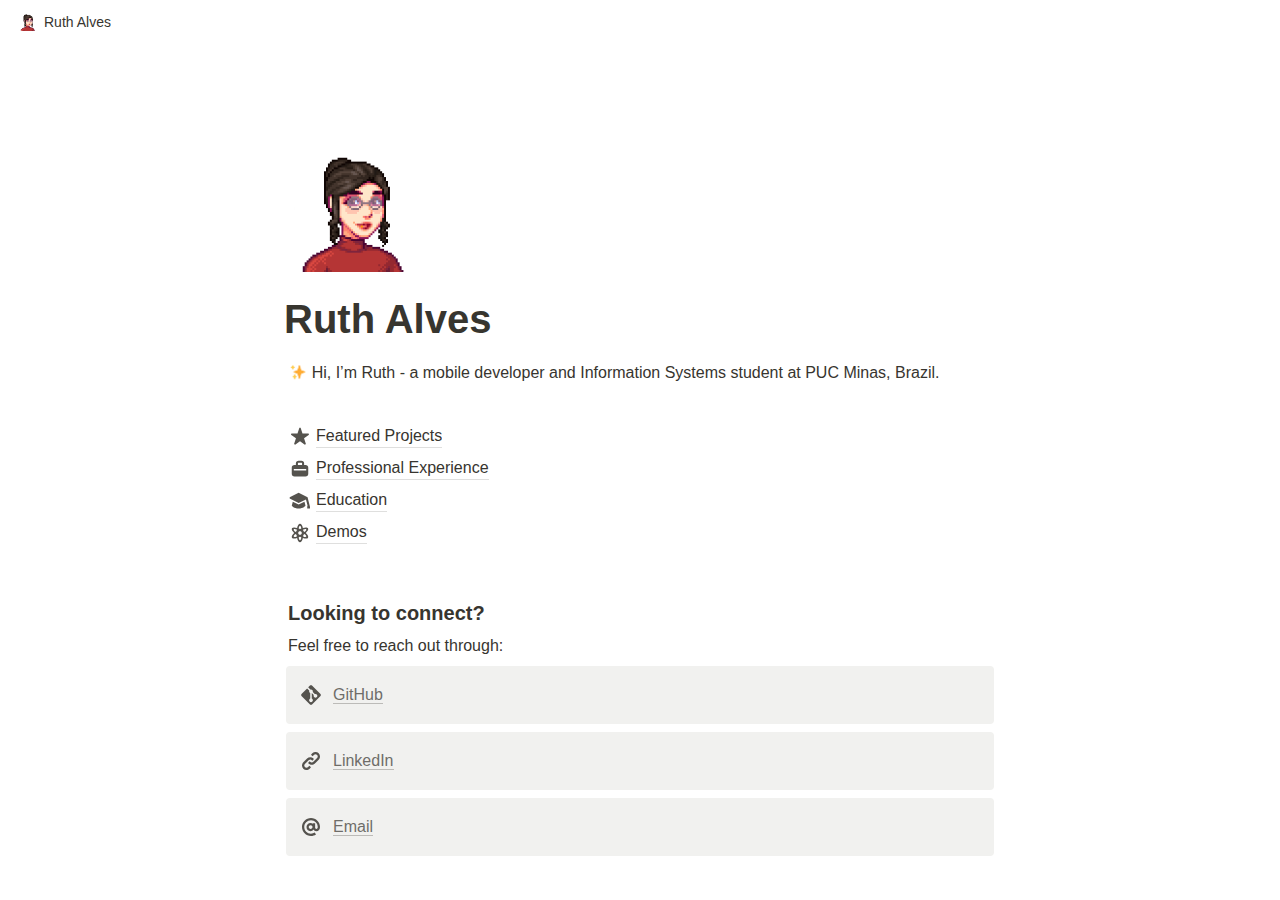
==== commit 481e38fe: "publish: Update main.yml" ====
--- a/index.html
+++ b/index.html
@@ -1,4 +1,4 @@
-<html class="notion-html" lang="en" style="--full-viewport-height: 441px;"><head lang="en"><meta charset="utf-8"/><meta content="width=device-width,height=device-height,initial-scale=1,maximum-scale=1,user-scalable=no,viewport-fit=cover" name="viewport"/><noscript><meta content="0;url=https://www.notion.so/disabled-javascript.html" http-equiv="refresh"/></noscript><title>Ruth Alves</title><meta content="en_US" property="og:locale"/><meta content="yes" name="mobile-web-app-capable"/><meta content="app-id=1232780281" property="apple-itunes-app"/><link href="/image/https%3A%2F%2Fprod-files-secure.s3.us-west-2.amazonaws.com%2F0d26ae5e-a306-45fb-97ef-00a7445b576a%2F9a412935-ab32-4420-9cfa-e9fde52b742b%2F188722611.png?table=block&amp;id=17c152b4-e847-804e-891c-fc4d84661b5a&amp;spaceId=0d26ae5e-a306-45fb-97ef-00a7445b576a&amp;favicon=true&amp;userId=&amp;cache=v2" rel="shortcut icon" type="image/x-icon"/><link href="/images/logo-ios.png" rel="apple-touch-icon"/><meta content="telephone=no" name="format-detection"/><meta content="no" name="msapplication-tap-highlight"/><link href="assets/4e8dd02ae0f74049b708c079bcd1feb979cff37d.css" media="print" rel="stylesheet"/><style>body{background:#fff}body.dark{background:#191919}@keyframes startup-shimmer-animation{0%{transform:translateX(-100%) translateZ(0)}100%{transform:translateX(100%) translateZ(0)}}@keyframes startup-shimmer-fade-in{0%{opacity:0}100%{opacity:1}}@keyframes startup-spinner-rotate{0%{transform:rotate(0) translateZ(0)}100%{transform:rotate(360deg) translateZ(0)}}#initial-loading-spinner{position:fixed;height:100vh;width:100vw;z-index:-1;display:none;align-items:center;justify-content:center;opacity:.5}#initial-loading-spinner svg{height:24px;width:24px;animation:startup-spinner-rotate 1s linear infinite;transform-origin:center center;pointer-events:none}#skeleton{background:#fff;position:fixed;height:100vh;width:100vw;z-index:-1;display:none;overflow:hidden}#initial-loading-spinner.show,#skeleton.show{display:flex}body.dark #skeleton{background:#191919}.notion-front-page #skeleton,.notion-mobile #skeleton{display:none}#skeleton-sidebar{background-color:#f8f8f7;box-shadow:inset -1px 0 0 0 rgba(0,0,0,.025);display:flex;width:240px;flex-direction:column;padding:12px 14px;overflow:hidden}body.dark #skeleton-sidebar{background-color:#202020;box-shadow:inset -1px 0 0 0 rgba(255,255,255,.05)}#skeleton.isElectron #skeleton-sidebar{padding-top:46px}#skeleton .row{display:flex;margin-bottom:11px;align-items:center}#skeleton .row.fadein{animation:1s ease-in 0s 1 normal both running startup-shimmer-fade-in}#skeleton .chevron{width:12px;height:12px;display:block;margin-right:4px;fill:rgba(227,226,224,.5)}body.dark #skeleton .chevron{fill:#2f2f2f}.startup-shimmer{background:rgba(227,226,224,.5);overflow:hidden;position:relative}body.dark .startup-shimmer{background:#2f2f2f}.startup-shimmer::before{content:"";position:absolute;height:100%;width:100%;z-index:1;animation:1s linear infinite startup-shimmer-animation;background:linear-gradient(90deg,rgba(0,0,0,0) 0,rgba(0,0,0,.03) 50%,rgba(0,0,0,0) 100%)}body.dark .startup-shimmer::before{background:linear-gradient(90deg,transparent 0,rgba(86,86,86,.1) 50%,transparent 100%)}#skeleton .icon{width:20px;height:20px;border-radius:4px}#skeleton .text{height:10px;border-radius:10px}#skeleton .draggable{-webkit-app-region:drag;position:absolute;top:0;left:0;width:100%;height:36px;display:none}#skeleton.isElectron .draggable{display:block}</style><link href="assets/58ee02215e65b48294866046b5edef2f34bc87a1.css" rel="stylesheet"/><link href="assets/injection.css" rel="stylesheet"/><style>
+<html class="notion-html" lang="en" style="--full-viewport-height: 441px;"><head lang="en"><meta charset="utf-8"/><meta content="width=device-width,height=device-height,initial-scale=1,maximum-scale=1,user-scalable=no,viewport-fit=cover" name="viewport"/><noscript><meta content="0;url=https://www.notion.so/disabled-javascript.html" http-equiv="refresh"/></noscript><title>Ruth Alves</title><meta content="en_US" property="og:locale"/><meta content="yes" name="mobile-web-app-capable"/><meta content="app-id=1232780281" property="apple-itunes-app"/><link href="/image/https%3A%2F%2Fprod-files-secure.s3.us-west-2.amazonaws.com%2F0d26ae5e-a306-45fb-97ef-00a7445b576a%2F9a412935-ab32-4420-9cfa-e9fde52b742b%2F188722611.png?table=block&amp;id=17c152b4-e847-804e-891c-fc4d84661b5a&amp;spaceId=0d26ae5e-a306-45fb-97ef-00a7445b576a&amp;favicon=true&amp;userId=&amp;cache=v2" rel="shortcut icon" type="image/x-icon"/><link href="/images/logo-ios.png" rel="apple-touch-icon"/><meta content="telephone=no" name="format-detection"/><meta content="no" name="msapplication-tap-highlight"/><link href="assets/4e8dd02ae0f74049b708c079bcd1feb979cff37d.css" media="print" rel="stylesheet"/><style>body{background:#fff}body.dark{background:#191919}@keyframes startup-shimmer-animation{0%{transform:translateX(-100%) translateZ(0)}100%{transform:translateX(100%) translateZ(0)}}@keyframes startup-shimmer-fade-in{0%{opacity:0}100%{opacity:1}}@keyframes startup-spinner-rotate{0%{transform:rotate(0) translateZ(0)}100%{transform:rotate(360deg) translateZ(0)}}#initial-loading-spinner{position:fixed;height:100vh;width:100vw;z-index:-1;display:none;align-items:center;justify-content:center;opacity:.5}#initial-loading-spinner svg{height:24px;width:24px;animation:startup-spinner-rotate 1s linear infinite;transform-origin:center center;pointer-events:none}#skeleton{background:#fff;position:fixed;height:100vh;width:100vw;z-index:-1;display:none;overflow:hidden}#initial-loading-spinner.show,#skeleton.show{display:flex}body.dark #skeleton{background:#191919}.notion-front-page #skeleton,.notion-mobile #skeleton{display:none}#skeleton-sidebar{background-color:#f8f8f7;box-shadow:inset -1px 0 0 0 rgba(0,0,0,.025);display:flex;width:240px;flex-direction:column;padding:12px 14px;overflow:hidden}body.dark #skeleton-sidebar{background-color:#202020;box-shadow:inset -1px 0 0 0 rgba(255,255,255,.05)}#skeleton.isElectron #skeleton-sidebar{padding-top:46px}#skeleton .row{display:flex;margin-bottom:11px;align-items:center}#skeleton .row.fadein{animation:1s ease-in 0s 1 normal both running startup-shimmer-fade-in}#skeleton .chevron{width:12px;height:12px;display:block;margin-right:4px;fill:rgba(227,226,224,.5)}body.dark #skeleton .chevron{fill:#2f2f2f}.startup-shimmer{background:rgba(227,226,224,.5);overflow:hidden;position:relative}body.dark .startup-shimmer{background:#2f2f2f}.startup-shimmer::before{content:"";position:absolute;height:100%;width:100%;z-index:1;animation:1s linear infinite startup-shimmer-animation;background:linear-gradient(90deg,rgba(0,0,0,0) 0,rgba(0,0,0,.03) 50%,rgba(0,0,0,0) 100%)}body.dark .startup-shimmer::before{background:linear-gradient(90deg,transparent 0,rgba(86,86,86,.1) 50%,transparent 100%)}#skeleton .icon{width:20px;height:20px;border-radius:4px}#skeleton .text{height:10px;border-radius:10px}#skeleton .draggable{-webkit-app-region:drag;position:absolute;top:0;left:0;width:100%;height:36px;display:none}#skeleton.isElectron .draggable{display:block}</style><link href="assets/0b53d09e27abc170614e274b58c008033ed54828.css" rel="stylesheet"/><link href="assets/injection.css" rel="stylesheet"/><style>
 
 
 		
@@ -23,8 +23,4 @@
 background-position-y: 95%;
 background-size: 6100% 6100%;
 vertical-align: -0.1em;
-margin: 0 0.1em"/> Hi, I’m Ruth - a mobile developer and Information Systems student at PUC Minas, Brazil.</div><div style="position: relative; left: 0px;"></div></div></div></div><div class="notion-selectable notion-text-block" data-block-id="17c152b4-e847-8003-ac80-cbb3c86cbad2" style="width: 100%; max-width: 588px; margin-top: 1px; margin-bottom: 1px;"><div style="color: inherit; fill: inherit;"><div style="display: flex;"><div contenteditable="false" data-content-editable-leaf="true" placeholder=" " spellcheck="true" style="max-width: 100%; width: 100%; white-space: pre-wrap; word-break: break-word; caret-color: rgb(55, 53, 47); padding: 3px 2px; min-height: 1em; color: rgb(55, 53, 47); -webkit-text-fill-color: rgba(55, 53, 47, 0.5);"></div><div style="position: relative; left: 0px;"></div></div></div></div><div class="notion-selectable notion-page-block" data-block-id="17c152b4-e847-80b0-b9e5-d92586e9bfeb" style="width: 100%; max-width: 588px; margin-top: 1px; margin-bottom: 1px;"><div class="pseudoSelection" contenteditable="false" data-content-editable-void="true" style="user-select: none; --pseudoSelection--background: transparent;"><a href="professional-experience.html" rel="noopener noreferrer" role="link" style="display: block; color: inherit; text-decoration: none; user-select: none; transition: background 20ms ease-in; cursor: pointer; border-radius: 4px; fill: inherit;"><div style="display: flex; align-items: center; width: 100%;"><div style="flex: 1 1 0px; min-width: 1px; padding-top: 3px; padding-bottom: 3px; padding-left: 2px;"><div style="display: flex; align-items: center;"><div style="position: relative; width: 24px; height: 24px; margin-right: 4px;"><div class="notion-record-icon notranslate" style="display: flex; align-items: center; justify-content: center; height: 100%; width: 100%; border-radius: 0.25em; flex-shrink: 0;"><div><div class="" style="width: 100%; height: 100%;"><img referrerpolicy="same-origin" src="assets/68cb33d1782c5156451e62d7e5def3e767d739ae.svg" style="display: block; object-fit: cover; border-radius: 4px; width: 22px; height: 22px; transition: opacity 100ms ease-out;"/></div></div></div></div><span class="" style="overflow: auto;"><div class="notranslate" style="white-space: nowrap; overflow: hidden; text-overflow: ellipsis; font-weight: 500; line-height: 1.3; border-bottom: 1px solid rgba(55, 53, 47, 0.16);">Professional Experience</div></span></div></div><div class="pseudoSelection" contenteditable="false" data-content-editable-void="true" data-text-edit-side="end" style="user-select: none; --pseudoSelection--background: transparent; margin-left: 4px; display: flex; align-items: center; justify-content: center; flex-grow: 0; flex-shrink: 0; min-height: calc(1.5em + 6px);"></div></div></a></div></div><div class="notion-selectable notion-page-block" data-block-id="17c152b4-e847-80c8-a02f-c2ea980e0512" style="width: 100%; max-width: 588px; margin-top: 1px; margin-bottom: 1px;"><div class="pseudoSelection" contenteditable="false" data-content-editable-void="true" style="user-select: none; --pseudoSelection--background: transparent;"><a href="education.html" rel="noopener noreferrer" role="link" style="display: block; color: inherit; text-decoration: none; user-select: none; transition: background 20ms ease-in; cursor: pointer; border-radius: 4px; fill: inherit;"><div style="display: flex; align-items: center; width: 100%;"><div style="flex: 1 1 0px; min-width: 1px; padding-top: 3px; padding-bottom: 3px; padding-left: 2px;"><div style="display: flex; align-items: center;"><div style="position: relative; width: 24px; height: 24px; margin-right: 4px;"><div class="notion-record-icon notranslate" style="display: flex; align-items: center; justify-content: center; height: 100%; width: 100%; border-radius: 0.25em; flex-shrink: 0;"><div><div class="" style="width: 100%; height: 100%;"><img referrerpolicy="same-origin" src="assets/83b1e1ae2800f55f68d02e0b3b3b7fc6641260e5.svg" style="display: block; object-fit: cover; border-radius: 4px; width: 22px; height: 22px; transition: opacity 100ms ease-out;"/></div></div></div></div><span class="" style="overflow: auto;"><div class="notranslate" style="white-space: nowrap; overflow: hidden; text-overflow: ellipsis; font-weight: 500; line-height: 1.3; border-bottom: 1px solid rgba(55, 53, 47, 0.16);">Education</div></span></div></div><div class="pseudoSelection" contenteditable="false" data-content-editable-void="true" data-text-edit-side="end" style="user-select: none; --pseudoSelection--background: transparent; margin-left: 4px; display: flex; align-items: center; justify-content: center; flex-grow: 0; flex-shrink: 0; min-height: calc(1.5em + 6px);"></div></div></a></div></div><div class="notion-selectable notion-page-block" data-block-id="17c152b4-e847-802d-8e4c-e67ddd73e101" style="width: 100%; max-width: 588px; margin-top: 1px; margin-bottom: 1px;"><div class="pseudoSelection" contenteditable="false" data-content-editable-void="true" style="user-select: none; --pseudoSelection--background: transparent;"><a href="demos.html" rel="noopener noreferrer" role="link" style="display: block; color: inherit; text-decoration: none; user-select: none; transition: background 20ms ease-in; cursor: pointer; border-radius: 4px; fill: inherit;"><div style="display: flex; align-items: center; width: 100%;"><div style="flex: 1 1 0px; min-width: 1px; padding-top: 3px; padding-bottom: 3px; padding-left: 2px;"><div style="display: flex; align-items: center;"><div style="position: relative; width: 24px; height: 24px; margin-right: 4px;"><div class="notion-record-icon notranslate" style="display: flex; align-items: center; justify-content: center; height: 100%; width: 100%; border-radius: 0.25em; flex-shrink: 0;"><div><div class="" style="width: 100%; height: 100%;"><img referrerpolicy="same-origin" src="assets/ba584a76baace5f76e434f9537ac569a4aa228c5.svg" style="display: block; object-fit: cover; border-radius: 4px; width: 22px; height: 22px; transition: opacity 100ms ease-out;"/></div></div></div></div><span class="" style="overflow: auto;"><div class="notranslate" style="white-space: nowrap; overflow: hidden; text-overflow: ellipsis; font-weight: 500; line-height: 1.3; border-bottom: 1px solid rgba(55, 53, 47, 0.16);">Demos</div></span></div></div><div class="pseudoSelection" contenteditable="false" data-content-editable-void="true" data-text-edit-side="end" style="user-select: none; --pseudoSelection--background: transparent; margin-left: 4px; display: flex; align-items: center; justify-content: center; flex-grow: 0; flex-shrink: 0; min-height: calc(1.5em + 6px);"></div></div></a></div></div><div class="notion-selectable notion-text-block" data-block-id="17c152b4-e847-8055-b0bc-c1877f03e74c" style="width: 100%; max-width: 588px; margin-top: 1px; margin-bottom: 1px;"><div style="color: inherit; fill: inherit;"><div style="display: flex;"><div contenteditable="false" data-content-editable-leaf="true" placeholder=" " spellcheck="true" style="max-width: 100%; width: 100%; white-space: pre-wrap; word-break: break-word; caret-color: rgb(55, 53, 47); padding: 3px 2px; min-height: 1em; color: rgb(55, 53, 47); -webkit-text-fill-color: rgba(55, 53, 47, 0.5);"></div><div style="position: relative; left: 0px;"></div></div></div></div><div class="notion-selectable notion-collection_view-block" data-block-id="17c152b4-e847-8065-95ac-dfc768cf2a88" style="width: 100%; max-width: 780px; margin-top: 1px; margin-bottom: 1px; align-self: center;"><div style="display: contents;"><div style="position: relative;"><div></div></div><div contenteditable="false" data-content-editable-void="true" style="min-height: 40px; padding-left: 96px; padding-right: 96px; width: 780px; position: relative; left: -96px; flex-shrink: 0;"><div class="notion-selectable notion-collection_view-block" data-block-id="17c152b4-e847-8065-95ac-dfc768cf2a88"><div style="display: flex; align-items: center; height: 40px; box-shadow: rgb(233, 233, 231) 0px 1px 0px; margin-bottom: 1px; left: 96px; width: 100%;"><div role="tablist" style="display: flex; align-items: center; height: 100%; flex-grow: 1; overflow: hidden;"><div class="notion-collection-view-tab-button" style="display: flex; align-items: center; background: none; height: 100%;"><div aria-selected="true" role="tab" style="user-select: none; transition: background 20ms ease-in; cursor: pointer; display: flex; align-items: center; flex-shrink: 0; white-space: nowrap; height: 28px; border-radius: 6px; font-size: 14px; line-height: 1.2; min-width: 0px; padding-left: 8px; padding-right: 8px; color: rgb(55, 53, 47); font-weight: 500; max-width: 220px;" tabindex="0"><div style='width: 16px; height: 16px; transform: scale(1.2); mask: url("/icons/computer-chip_gray.svg?mode=light") center center no-repeat; background-color: rgb(55, 53, 47); fill: rgb(55, 53, 47); margin-right: 6px;'></div><span style="white-space: nowrap; overflow: hidden; text-overflow: ellipsis; margin-top: 1px;">Projects</span></div></div></div></div></div><div dir="ltr" style="left: 96px; width: 100%;"></div></div><div contenteditable="false" data-content-editable-void="true" style="flex-grow: 1; flex-shrink: 0; display: flex; flex-direction: column; position: relative; max-height: inherit; width: 780px; left: -96px;"><div style="position: relative;"><div class="notion-scroller horizontal notion-collection-view-body" style="z-index: 1; flex-grow: 1; flex-shrink: 0; height: 100%; overflow: auto hidden; margin-right: 0px; margin-bottom: 0px;"><div class="notion-gallery-view" style="padding-bottom: 0px; padding-left: 96px; padding-right: 96px; min-width: 708px;"><div class="notion-selectable notion-collection_view-block" data-block-id="17c152b4-e847-8065-95ac-dfc768cf2a88"><div><div style="display: grid; position: relative; grid-template-columns: repeat(auto-fill, minmax(320px, 1fr)); gap: 16px; padding-top: 16px; padding-bottom: 4px;"><div style="width: 4px; position: absolute; top: 16px; bottom: 4px;"><div class="notion-selectable notion-collection_view-block" data-block-id="17c152b4-e847-8065-95ac-dfc768cf2a88" style="width: 100%; height: 100%;"></div></div><div class="notion-selectable notion-page-block notion-collection-item" data-block-id="17c152b4-e847-817f-836e-d9b2321e1910"><a href="curvas.html" rel="noopener noreferrer" role="link" style="display: flex; color: inherit; text-decoration: none; user-select: none; transition: background 100ms ease-out; cursor: pointer; border-radius: 10px; position: static; overflow: hidden; background: white; height: 100%; box-shadow: rgba(15, 15, 15, 0.07) 0px 0px 0px 1px, rgba(15, 15, 15, 0.05) 0px 2px 4px; flex-direction: column;"><div style="position: relative; width: 100%; z-index: 1;"><div style="width: 100%; cursor: inherit;"><div style="height: 180px; position: relative; pointer-events: none; overflow: hidden;"><div class="" style="width: 100%; height: 100%;"><img referrerpolicy="same-origin" src="assets/d24c1fedd4842a8748b224cdb05a73e65e7ffe83.jpg" style="display: block; object-fit: cover; border-radius: 1px 1px 0px 0px; width: 100%; height: 180px; object-position: center 50%;"/></div><div style="position: absolute; left: 0px; right: 0px; bottom: 0px; border-bottom: 1px solid rgba(55, 53, 47, 0.09);"></div></div></div><div aria-hidden="true" style='background: rgba(0, 0, 0, 0.4); border-radius: 4px; color: white; font-size: 12px; font-family: ui-sans-serif, -apple-system, BlinkMacSystemFont, "Segoe UI Variable Display", "Segoe UI", Helvetica, "Apple Color Emoji", Arial, sans-serif, "Segoe UI Emoji", "Segoe UI Symbol"; width: 180px; left: calc(50% - 90px); padding: 0.3em 1.5em; pointer-events: none; position: absolute; top: calc(50% - 10px); text-align: center; opacity: 0;'>Drag image to reposition</div><div style='color: rgba(55, 53, 47, 0.65); fill: rgba(55, 53, 47, 0.65); font-size: 12px; background: white; box-shadow: rgba(15, 15, 15, 0.1) 0px 0px 0px 1px, rgba(15, 15, 15, 0.1) 0px 2px 4px; display: flex; white-space: nowrap; border-radius: 4px; max-width: calc(100% - 16px); min-height: 24px; overflow: hidden; pointer-events: none; opacity: 0; font-family: ui-sans-serif, -apple-system, BlinkMacSystemFont, "Segoe UI Variable Display", "Segoe UI", Helvetica, "Apple Color Emoji", Arial, sans-serif, "Segoe UI Emoji", "Segoe UI Symbol"; position: absolute; right: 8px; z-index: 2; top: 8px;'><div role="button" style="user-select: none; transition: background 20ms ease-in; cursor: pointer; display: flex; align-items: center; justify-content: center; padding: 4px 6px; border-right: none; font-weight: 500; color: rgba(55, 53, 47, 0.65); fill: rgba(55, 53, 47, 0.65);" tabindex="0"><svg class="dots" role="graphics-symbol" style="width: 14px; height: 14px; display: block; fill: inherit; flex-shrink: 0;" viewBox="0 0 13 3"><g><path d="M3,1.5A1.5,1.5,0,1,1,1.5,0,1.5,1.5,0,0,1,3,1.5Z"></path><path d="M8,1.5A1.5,1.5,0,1,1,6.5,0,1.5,1.5,0,0,1,8,1.5Z"></path><path d="M13,1.5A1.5,1.5,0,1,1,11.5,0,1.5,1.5,0,0,1,13,1.5Z"></path></g></svg></div></div></div><div style="position: relative; width: 100%; display: flex; padding: 8px 10px 6px;"><div class="notion-record-icon notranslate" role="button" style="user-select: none; transition: background 20ms ease-in; cursor: pointer; display: flex; align-items: center; justify-content: center; height: 24px; width: 24px; border-radius: 5px; flex-shrink: 0; float: left; margin-left: -2px; margin-top: 2px; margin-right: 4px;" tabindex="0"><div style="display: flex; align-items: center; justify-content: center; height: 18px; width: 18px;"><div style="height: 12.6px; width: 12.6px; font-size: 12.6px; line-height: 1; margin-left: 0px; color: black;"><img alt="☺️" aria-label="☺️" class="notion-emoji" src="[data-uri]" style="width: 100%;
-height: 100%;
-background: url(assets/6101f88ab4529ee25e026ff331f3a4a5b65ac27c.png) 95% 6.66667%/6100% 6100%"/></div></div></div><div contenteditable="false" data-content-editable-leaf="true" placeholder="New page" spellcheck="true" style="max-width: 100%; width: auto; white-space: pre-wrap; word-break: break-word; caret-color: rgb(55, 53, 47); pointer-events: none; flex-grow: 1; padding: 2px 1px; font-size: 14px; line-height: 1.5; min-height: 21px; font-weight: 500;">Curvas</div></div><div style="padding-top: 0px; line-height: 1.5; display: flex; flex-direction: column; padding-bottom: 8px;"><div style="position: relative; display: flex; overflow: hidden; align-items: center; border-radius: 5px; margin: 0px 6px 2px; padding: 0px 5px; font-size: 12px; min-height: 24px; white-space: normal; min-width: fit-content; width: fit-content;"><div style="display: flex; min-width: 0px; flex-shrink: 0; flex-wrap: wrap; width: 100%; gap: 4px 6px;"><div style="display: flex; align-items: center; flex-shrink: 0; min-width: 0px; max-width: 100%; height: 18px; margin: 0px; border-radius: 3px; padding-left: 6px; padding-right: 6px; line-height: 120%; font-size: 12px; color: rgb(93, 23, 21); background: rgb(255, 226, 221); white-space: nowrap; overflow: hidden; text-overflow: ellipsis;"><div style="white-space: nowrap; overflow: hidden; text-overflow: ellipsis; display: inline-flex; align-items: center; height: 18px; line-height: 18px;"><span style="white-space: nowrap; overflow: hidden; text-overflow: ellipsis;">react native</span></div></div><div style="display: flex; align-items: center; flex-shrink: 0; min-width: 0px; max-width: 100%; height: 18px; margin: 0px; border-radius: 3px; padding-left: 6px; padding-right: 6px; line-height: 120%; font-size: 12px; color: rgb(65, 36, 84); background: rgb(232, 222, 238); white-space: nowrap; overflow: hidden; text-overflow: ellipsis;"><div style="white-space: nowrap; overflow: hidden; text-overflow: ellipsis; display: inline-flex; align-items: center; height: 18px; line-height: 18px;"><span style="white-space: nowrap; overflow: hidden; text-overflow: ellipsis;">react</span></div></div><div style="display: flex; align-items: center; flex-shrink: 0; min-width: 0px; max-width: 100%; height: 18px; margin: 0px; border-radius: 3px; padding-left: 6px; padding-right: 6px; line-height: 120%; font-size: 12px; color: rgb(73, 41, 14); background: rgb(250, 222, 201); white-space: nowrap; overflow: hidden; text-overflow: ellipsis;"><div style="white-space: nowrap; overflow: hidden; text-overflow: ellipsis; display: inline-flex; align-items: center; height: 18px; line-height: 18px;"><span style="white-space: nowrap; overflow: hidden; text-overflow: ellipsis;">springboot</span></div></div><div style="display: flex; align-items: center; flex-shrink: 0; min-width: 0px; max-width: 100%; height: 18px; margin: 0px; border-radius: 3px; padding-left: 6px; padding-right: 6px; line-height: 120%; font-size: 12px; color: rgb(28, 56, 41); background: rgb(219, 237, 219); white-space: nowrap; overflow: hidden; text-overflow: ellipsis;"><div style="white-space: nowrap; overflow: hidden; text-overflow: ellipsis; display: inline-flex; align-items: center; height: 18px; line-height: 18px;"><span style="white-space: nowrap; overflow: hidden; text-overflow: ellipsis;">desktop</span></div></div><div style="display: flex; align-items: center; flex-shrink: 0; min-width: 0px; max-width: 100%; height: 18px; margin: 0px; border-radius: 3px; padding-left: 6px; padding-right: 6px; line-height: 120%; font-size: 12px; color: rgb(24, 51, 71); background: rgb(211, 229, 239); white-space: nowrap; overflow: hidden; text-overflow: ellipsis;"><div style="white-space: nowrap; overflow: hidden; text-overflow: ellipsis; display: inline-flex; align-items: center; height: 18px; line-height: 18px;"><span style="white-space: nowrap; overflow: hidden; text-overflow: ellipsis;">mobile</span></div></div></div></div><div style="position: relative; display: flex; overflow: hidden; align-items: center; border-radius: 5px; margin: 0px 6px 2px; padding: 0px 5px; font-size: 12px; min-height: 24px; white-space: normal; min-width: fit-content; width: fit-content;"><div style="line-height: 1.5; white-space: pre-wrap; word-break: break-word; overflow: hidden;"><span>Lorem Ipsum</span></div></div><div style="position: relative; display: flex; overflow: hidden; align-items: center; border-radius: 5px; margin: 0px 6px 2px; padding: 0px 5px; font-size: 12px; min-height: 24px; white-space: normal; min-width: fit-content; width: fit-content;"><div style="line-height: 1.5; white-space: pre-wrap; word-break: break-word; overflow: hidden;"><div style="line-height: 1.5; white-space: pre-wrap; word-break: break-word; overflow: hidden; display: inline;">May 14, 2021</div></div></div></div></a></div><div class="notion-selectable notion-page-block notion-collection-item" data-block-id="17c152b4-e847-80b6-8936-c76c713d7027"><a href="buzzer.html" rel="noopener noreferrer" role="link" style="display: flex; color: inherit; text-decoration: none; user-select: none; transition: background 100ms ease-out; cursor: pointer; border-radius: 10px; position: static; overflow: hidden; background: white; height: 100%; box-shadow: rgba(15, 15, 15, 0.07) 0px 0px 0px 1px, rgba(15, 15, 15, 0.05) 0px 2px 4px; flex-direction: column;"><div style="position: relative; width: 100%; z-index: 1;"><div style="width: 100%; cursor: inherit;"><div style="height: 180px; position: relative; pointer-events: none; overflow: hidden;"><div class="" style="width: 100%; height: 100%;"><img referrerpolicy="same-origin" src="assets/690a050d77b14f7bf34a77c901c3fd3752e75b9e.jpg" style="display: block; object-fit: cover; border-radius: 1px 1px 0px 0px; width: 100%; height: 180px; object-position: center 50%;"/></div><div style="position: absolute; left: 0px; right: 0px; bottom: 0px; border-bottom: 1px solid rgba(55, 53, 47, 0.09);"></div></div></div><div aria-hidden="true" style='background: rgba(0, 0, 0, 0.4); border-radius: 4px; color: white; font-size: 12px; font-family: ui-sans-serif, -apple-system, BlinkMacSystemFont, "Segoe UI Variable Display", "Segoe UI", Helvetica, "Apple Color Emoji", Arial, sans-serif, "Segoe UI Emoji", "Segoe UI Symbol"; width: 180px; left: calc(50% - 90px); padding: 0.3em 1.5em; pointer-events: none; position: absolute; top: calc(50% - 10px); text-align: center; opacity: 0;'>Drag image to reposition</div><div style='color: rgba(55, 53, 47, 0.65); fill: rgba(55, 53, 47, 0.65); font-size: 12px; background: white; box-shadow: rgba(15, 15, 15, 0.1) 0px 0px 0px 1px, rgba(15, 15, 15, 0.1) 0px 2px 4px; display: flex; white-space: nowrap; border-radius: 4px; max-width: calc(100% - 16px); min-height: 24px; overflow: hidden; pointer-events: none; opacity: 0; font-family: ui-sans-serif, -apple-system, BlinkMacSystemFont, "Segoe UI Variable Display", "Segoe UI", Helvetica, "Apple Color Emoji", Arial, sans-serif, "Segoe UI Emoji", "Segoe UI Symbol"; position: absolute; right: 8px; z-index: 2; top: 8px;'><div role="button" style="user-select: none; transition: background 20ms ease-in; cursor: pointer; display: flex; align-items: center; justify-content: center; padding: 4px 6px; border-right: none; font-weight: 500; color: rgba(55, 53, 47, 0.65); fill: rgba(55, 53, 47, 0.65);" tabindex="0"><svg class="dots" role="graphics-symbol" style="width: 14px; height: 14px; display: block; fill: inherit; flex-shrink: 0;" viewBox="0 0 13 3"><g><path d="M3,1.5A1.5,1.5,0,1,1,1.5,0,1.5,1.5,0,0,1,3,1.5Z"></path><path d="M8,1.5A1.5,1.5,0,1,1,6.5,0,1.5,1.5,0,0,1,8,1.5Z"></path><path d="M13,1.5A1.5,1.5,0,1,1,11.5,0,1.5,1.5,0,0,1,13,1.5Z"></path></g></svg></div></div></div><div style="position: relative; width: 100%; display: flex; padding: 8px 10px 6px;"><div class="notion-record-icon notranslate" role="button" style="user-select: none; transition: background 20ms ease-in; cursor: pointer; display: flex; align-items: center; justify-content: center; height: 24px; width: 24px; border-radius: 5px; flex-shrink: 0; float: left; margin-left: -2px; margin-top: 2px; margin-right: 4px;" tabindex="0"><div><div class="" style="width: 100%; height: 100%;"><img referrerpolicy="same-origin" src="assets/7abedc39c2a444961f337710d26cf90b7844a43e.svg" style="display: block; object-fit: cover; border-radius: 4px; width: 17.28px; height: 17.28px; transition: opacity 100ms ease-out;"/></div></div></div><div contenteditable="false" data-content-editable-leaf="true" placeholder="New page" spellcheck="true" style="max-width: 100%; width: auto; white-space: pre-wrap; word-break: break-word; caret-color: rgb(55, 53, 47); pointer-events: none; flex-grow: 1; padding: 2px 1px; font-size: 14px; line-height: 1.5; min-height: 21px; font-weight: 500;">Buzzer</div></div><div style="padding-top: 0px; line-height: 1.5; display: flex; flex-direction: column; padding-bottom: 8px;"><div style="position: relative; display: flex; overflow: hidden; align-items: center; border-radius: 5px; margin: 0px 6px 2px; padding: 0px 5px; font-size: 12px; min-height: 24px; white-space: normal; min-width: fit-content; width: fit-content;"><div style="display: flex; min-width: 0px; flex-shrink: 0; flex-wrap: wrap; width: 100%; gap: 4px 6px;"><div style="display: flex; align-items: center; flex-shrink: 0; min-width: 0px; max-width: 100%; height: 18px; margin: 0px; border-radius: 3px; padding-left: 6px; padding-right: 6px; line-height: 120%; font-size: 12px; color: rgb(64, 44, 27); background: rgb(253, 236, 200); white-space: nowrap; overflow: hidden; text-overflow: ellipsis;"><div style="white-space: nowrap; overflow: hidden; text-overflow: ellipsis; display: inline-flex; align-items: center; height: 18px; line-height: 18px;"><span style="white-space: nowrap; overflow: hidden; text-overflow: ellipsis;">webrtc</span></div></div><div style="display: flex; align-items: center; flex-shrink: 0; min-width: 0px; max-width: 100%; height: 18px; margin: 0px; border-radius: 3px; padding-left: 6px; padding-right: 6px; line-height: 120%; font-size: 12px; color: rgb(93, 23, 21); background: rgb(255, 226, 221); white-space: nowrap; overflow: hidden; text-overflow: ellipsis;"><div style="white-space: nowrap; overflow: hidden; text-overflow: ellipsis; display: inline-flex; align-items: center; height: 18px; line-height: 18px;"><span style="white-space: nowrap; overflow: hidden; text-overflow: ellipsis;">react native</span></div></div><div style="display: flex; align-items: center; flex-shrink: 0; min-width: 0px; max-width: 100%; height: 18px; margin: 0px; border-radius: 3px; padding-left: 6px; padding-right: 6px; line-height: 120%; font-size: 12px; color: rgb(24, 51, 71); background: rgb(211, 229, 239); white-space: nowrap; overflow: hidden; text-overflow: ellipsis;"><div style="white-space: nowrap; overflow: hidden; text-overflow: ellipsis; display: inline-flex; align-items: center; height: 18px; line-height: 18px;"><span style="white-space: nowrap; overflow: hidden; text-overflow: ellipsis;">azure</span></div></div><div style="display: flex; align-items: center; flex-shrink: 0; min-width: 0px; max-width: 100%; height: 18px; margin: 0px; border-radius: 3px; padding-left: 6px; padding-right: 6px; line-height: 120%; font-size: 12px; color: rgb(24, 51, 71); background: rgb(211, 229, 239); white-space: nowrap; overflow: hidden; text-overflow: ellipsis;"><div style="white-space: nowrap; overflow: hidden; text-overflow: ellipsis; display: inline-flex; align-items: center; height: 18px; line-height: 18px;"><span style="white-space: nowrap; overflow: hidden; text-overflow: ellipsis;">mobile</span></div></div></div></div><div style="position: relative; display: flex; overflow: hidden; align-items: center; border-radius: 5px; margin: 0px 6px 2px; padding: 0px 5px; font-size: 12px; min-height: 24px; white-space: normal; min-width: fit-content; width: fit-content;"><div style="line-height: 1.5; white-space: pre-wrap; word-break: break-word; overflow: hidden;"><span>Messaging and calling app that allows users to communicate with others around the world</span></div></div><div style="position: relative; display: flex; overflow: hidden; align-items: center; border-radius: 5px; margin: 0px 6px 2px; padding: 0px 5px; font-size: 12px; min-height: 24px; white-space: normal; min-width: fit-content; width: fit-content;"><div style="line-height: 1.5; white-space: pre-wrap; word-break: break-word; overflow: hidden;"><div style="line-height: 1.5; white-space: pre-wrap; word-break: break-word; overflow: hidden; display: inline;">January 1, 2025</div></div></div></div></a></div><div class="notion-selectable notion-page-block notion-collection-item" data-block-id="17c152b4-e847-80c6-9f3d-ef2396eebbe1"><a href="pixel-art-editor.html" rel="noopener noreferrer" role="link" style="display: flex; color: inherit; text-decoration: none; user-select: none; transition: background 100ms ease-out; cursor: pointer; border-radius: 10px; position: static; overflow: hidden; background: white; height: 100%; box-shadow: rgba(15, 15, 15, 0.07) 0px 0px 0px 1px, rgba(15, 15, 15, 0.05) 0px 2px 4px; flex-direction: column;"><div style="position: relative; width: 100%; z-index: 1;"><div style="width: 100%; cursor: inherit;"><div style="height: 180px; position: relative; pointer-events: none; overflow: hidden;"><div class="" style="width: 100%; height: 100%;"><img referrerpolicy="same-origin" src="assets/f829cbc5612262a191ff53036c3e63e01905d572.jpg" style="display: block; object-fit: cover; border-radius: 1px 1px 0px 0px; width: 100%; height: 180px; object-position: center 60%;"/></div><div style="position: absolute; left: 0px; right: 0px; bottom: 0px; border-bottom: 1px solid rgba(55, 53, 47, 0.09);"></div></div></div><div aria-hidden="true" style='background: rgba(0, 0, 0, 0.4); border-radius: 4px; color: white; font-size: 12px; font-family: ui-sans-serif, -apple-system, BlinkMacSystemFont, "Segoe UI Variable Display", "Segoe UI", Helvetica, "Apple Color Emoji", Arial, sans-serif, "Segoe UI Emoji", "Segoe UI Symbol"; width: 180px; left: calc(50% - 90px); padding: 0.3em 1.5em; pointer-events: none; position: absolute; top: calc(50% - 10px); text-align: center; opacity: 0;'>Drag image to reposition</div><div style='color: rgba(55, 53, 47, 0.65); fill: rgba(55, 53, 47, 0.65); font-size: 12px; background: white; box-shadow: rgba(15, 15, 15, 0.1) 0px 0px 0px 1px, rgba(15, 15, 15, 0.1) 0px 2px 4px; display: flex; white-space: nowrap; border-radius: 4px; max-width: calc(100% - 16px); min-height: 24px; overflow: hidden; pointer-events: none; opacity: 0; font-family: ui-sans-serif, -apple-system, BlinkMacSystemFont, "Segoe UI Variable Display", "Segoe UI", Helvetica, "Apple Color Emoji", Arial, sans-serif, "Segoe UI Emoji", "Segoe UI Symbol"; position: absolute; right: 8px; z-index: 2; top: 8px;'><div role="button" style="user-select: none; transition: background 20ms ease-in; cursor: pointer; display: flex; align-items: center; justify-content: center; padding: 4px 6px; border-right: none; font-weight: 500; color: rgba(55, 53, 47, 0.65); fill: rgba(55, 53, 47, 0.65);" tabindex="0"><svg class="dots" role="graphics-symbol" style="width: 14px; height: 14px; display: block; fill: inherit; flex-shrink: 0;" viewBox="0 0 13 3"><g><path d="M3,1.5A1.5,1.5,0,1,1,1.5,0,1.5,1.5,0,0,1,3,1.5Z"></path><path d="M8,1.5A1.5,1.5,0,1,1,6.5,0,1.5,1.5,0,0,1,8,1.5Z"></path><path d="M13,1.5A1.5,1.5,0,1,1,11.5,0,1.5,1.5,0,0,1,13,1.5Z"></path></g></svg></div></div></div><div style="position: relative; width: 100%; display: flex; padding: 8px 10px 6px;"><div class="notion-record-icon notranslate" role="button" style="user-select: none; transition: background 20ms ease-in; cursor: pointer; display: flex; align-items: center; justify-content: center; height: 24px; width: 24px; border-radius: 5px; flex-shrink: 0; float: left; margin-left: -2px; margin-top: 2px; margin-right: 4px;" tabindex="0"><div><div class="" style="width: 100%; height: 100%;"><img referrerpolicy="same-origin" src="assets/0ab053063c21e321625ab5a57e4eb9e3fa5f731b.svg" style="display: block; object-fit: cover; border-radius: 4px; width: 17.28px; height: 17.28px; transition: opacity 100ms ease-out;"/></div></div></div><div contenteditable="false" data-content-editable-leaf="true" placeholder="New page" spellcheck="true" style="max-width: 100%; width: auto; white-space: pre-wrap; word-break: break-word; caret-color: rgb(55, 53, 47); pointer-events: none; flex-grow: 1; padding: 2px 1px; font-size: 14px; line-height: 1.5; min-height: 21px; font-weight: 500;">Pixel Art Editor</div></div><div style="padding-top: 0px; line-height: 1.5; display: flex; flex-direction: column; padding-bottom: 8px;"><div style="position: relative; display: flex; overflow: hidden; align-items: center; border-radius: 5px; margin: 0px 6px 2px; padding: 0px 5px; font-size: 12px; min-height: 24px; white-space: normal; min-width: fit-content; width: fit-content;"><div style="display: flex; min-width: 0px; flex-shrink: 0; flex-wrap: wrap; width: 100%; gap: 4px 6px;"><div style="display: flex; align-items: center; flex-shrink: 0; min-width: 0px; max-width: 100%; height: 18px; margin: 0px; border-radius: 3px; padding-left: 6px; padding-right: 6px; line-height: 120%; font-size: 12px; color: rgb(93, 23, 21); background: rgb(255, 226, 221); white-space: nowrap; overflow: hidden; text-overflow: ellipsis;"><div style="white-space: nowrap; overflow: hidden; text-overflow: ellipsis; display: inline-flex; align-items: center; height: 18px; line-height: 18px;"><span style="white-space: nowrap; overflow: hidden; text-overflow: ellipsis;">react native</span></div></div><div style="display: flex; align-items: center; flex-shrink: 0; min-width: 0px; max-width: 100%; height: 18px; margin: 0px; border-radius: 3px; padding-left: 6px; padding-right: 6px; line-height: 120%; font-size: 12px; color: rgb(93, 23, 21); background: rgb(255, 226, 221); white-space: nowrap; overflow: hidden; text-overflow: ellipsis;"><div style="white-space: nowrap; overflow: hidden; text-overflow: ellipsis; display: inline-flex; align-items: center; height: 18px; line-height: 18px;"><span style="white-space: nowrap; overflow: hidden; text-overflow: ellipsis;">published</span></div></div><div style="display: flex; align-items: center; flex-shrink: 0; min-width: 0px; max-width: 100%; height: 18px; margin: 0px; border-radius: 3px; padding-left: 6px; padding-right: 6px; line-height: 120%; font-size: 12px; color: rgb(24, 51, 71); background: rgb(211, 229, 239); white-space: nowrap; overflow: hidden; text-overflow: ellipsis;"><div style="white-space: nowrap; overflow: hidden; text-overflow: ellipsis; display: inline-flex; align-items: center; height: 18px; line-height: 18px;"><span style="white-space: nowrap; overflow: hidden; text-overflow: ellipsis;">mobile</span></div></div><div style="display: flex; align-items: center; flex-shrink: 0; min-width: 0px; max-width: 100%; height: 18px; margin: 0px; border-radius: 3px; padding-left: 6px; padding-right: 6px; line-height: 120%; font-size: 12px; color: rgb(28, 56, 41); background: rgb(219, 237, 219); white-space: nowrap; overflow: hidden; text-overflow: ellipsis;"><div style="white-space: nowrap; overflow: hidden; text-overflow: ellipsis; display: inline-flex; align-items: center; height: 18px; line-height: 18px;"><span style="white-space: nowrap; overflow: hidden; text-overflow: ellipsis;">desktop</span></div></div></div></div><div style="position: relative; display: flex; overflow: hidden; align-items: center; border-radius: 5px; margin: 0px 6px 2px; padding: 0px 5px; font-size: 12px; min-height: 24px; white-space: normal; min-width: fit-content; width: fit-content;"><div style="line-height: 1.5; white-space: pre-wrap; word-break: break-word; overflow: hidden;"><span>Free, powerful pixel art editor for mobile and desktop.</span></div></div><div style="position: relative; display: flex; overflow: hidden; align-items: center; border-radius: 5px; margin: 0px 6px 2px; padding: 0px 5px; font-size: 12px; min-height: 24px; white-space: normal; min-width: fit-content; width: fit-content;"><div style="line-height: 1.5; white-space: pre-wrap; word-break: break-word; overflow: hidden;"><div style="line-height: 1.5; white-space: pre-wrap; word-break: break-word; overflow: hidden; display: inline;">January 1, 2025</div></div></div></div></a></div><div class="notion-selectable notion-page-block notion-collection-item" data-block-id="17c152b4-e847-8071-a36e-c82e385cae6e"><a href="transpet.html" rel="noopener noreferrer" role="link" style="display: flex; color: inherit; text-decoration: none; user-select: none; transition: background 100ms ease-out; cursor: pointer; border-radius: 10px; position: static; overflow: hidden; background: white; height: 100%; box-shadow: rgba(15, 15, 15, 0.07) 0px 0px 0px 1px, rgba(15, 15, 15, 0.05) 0px 2px 4px; flex-direction: column;"><div style="position: relative; width: 100%; z-index: 1;"><div style="width: 100%; cursor: inherit;"><div style="height: 180px; position: relative; pointer-events: none; overflow: hidden;"><div class="" style="width: 100%; height: 100%;"><img referrerpolicy="same-origin" src="assets/7caf4d7f1cf3185314b5ccbb39e99d097d0dd8b8.jpg" style="display: block; object-fit: cover; border-radius: 1px 1px 0px 0px; width: 100%; height: 180px; object-position: center 10%;"/></div><div style="position: absolute; left: 0px; right: 0px; bottom: 0px; border-bottom: 1px solid rgba(55, 53, 47, 0.09);"></div></div></div><div aria-hidden="true" style='background: rgba(0, 0, 0, 0.4); border-radius: 4px; color: white; font-size: 12px; font-family: ui-sans-serif, -apple-system, BlinkMacSystemFont, "Segoe UI Variable Display", "Segoe UI", Helvetica, "Apple Color Emoji", Arial, sans-serif, "Segoe UI Emoji", "Segoe UI Symbol"; width: 180px; left: calc(50% - 90px); padding: 0.3em 1.5em; pointer-events: none; position: absolute; top: calc(50% - 10px); text-align: center; opacity: 0;'>Drag image to reposition</div><div style='color: rgba(55, 53, 47, 0.65); fill: rgba(55, 53, 47, 0.65); font-size: 12px; background: white; box-shadow: rgba(15, 15, 15, 0.1) 0px 0px 0px 1px, rgba(15, 15, 15, 0.1) 0px 2px 4px; display: flex; white-space: nowrap; border-radius: 4px; max-width: calc(100% - 16px); min-height: 24px; overflow: hidden; pointer-events: none; opacity: 0; font-family: ui-sans-serif, -apple-system, BlinkMacSystemFont, "Segoe UI Variable Display", "Segoe UI", Helvetica, "Apple Color Emoji", Arial, sans-serif, "Segoe UI Emoji", "Segoe UI Symbol"; position: absolute; right: 8px; z-index: 2; top: 8px;'><div role="button" style="user-select: none; transition: background 20ms ease-in; cursor: pointer; display: flex; align-items: center; justify-content: center; padding: 4px 6px; border-right: none; font-weight: 500; color: rgba(55, 53, 47, 0.65); fill: rgba(55, 53, 47, 0.65);" tabindex="0"><svg class="dots" role="graphics-symbol" style="width: 14px; height: 14px; display: block; fill: inherit; flex-shrink: 0;" viewBox="0 0 13 3"><g><path d="M3,1.5A1.5,1.5,0,1,1,1.5,0,1.5,1.5,0,0,1,3,1.5Z"></path><path d="M8,1.5A1.5,1.5,0,1,1,6.5,0,1.5,1.5,0,0,1,8,1.5Z"></path><path d="M13,1.5A1.5,1.5,0,1,1,11.5,0,1.5,1.5,0,0,1,13,1.5Z"></path></g></svg></div></div></div><div style="position: relative; width: 100%; display: flex; padding: 8px 10px 6px;"><div class="notion-record-icon notranslate" role="button" style="user-select: none; transition: background 20ms ease-in; cursor: pointer; display: flex; align-items: center; justify-content: center; height: 24px; width: 24px; border-radius: 5px; flex-shrink: 0; float: left; margin-left: -2px; margin-top: 2px; margin-right: 4px;" tabindex="0"><div style="display: flex; align-items: center; justify-content: center; height: 18px; width: 18px;"><div style="height: 12.6px; width: 12.6px; font-size: 12.6px; line-height: 1; margin-left: 0px; color: black;"><img alt="🐈" aria-label="🐈" class="notion-emoji" src="[data-uri]" style="width: 100%;
-height: 100%;
-background: url(assets/6101f88ab4529ee25e026ff331f3a4a5b65ac27c.png) 16.6667% 91.6667%/6100% 6100%"/></div></div></div><div contenteditable="false" data-content-editable-leaf="true" placeholder="New page" spellcheck="true" style="max-width: 100%; width: auto; white-space: pre-wrap; word-break: break-word; caret-color: rgb(55, 53, 47); pointer-events: none; flex-grow: 1; padding: 2px 1px; font-size: 14px; line-height: 1.5; min-height: 21px; font-weight: 500;">Transpet</div></div><div style="padding-top: 0px; line-height: 1.5; display: flex; flex-direction: column; padding-bottom: 8px;"><div style="position: relative; display: flex; overflow: hidden; align-items: center; border-radius: 5px; margin: 0px 6px 2px; padding: 0px 5px; font-size: 12px; min-height: 24px; white-space: normal; min-width: fit-content; width: fit-content;"><div style="display: flex; min-width: 0px; flex-shrink: 0; flex-wrap: wrap; width: 100%; gap: 4px 6px;"><div style="display: flex; align-items: center; flex-shrink: 0; min-width: 0px; max-width: 100%; height: 18px; margin: 0px; border-radius: 3px; padding-left: 6px; padding-right: 6px; line-height: 120%; font-size: 12px; color: rgb(93, 23, 21); background: rgb(255, 226, 221); white-space: nowrap; overflow: hidden; text-overflow: ellipsis;"><div style="white-space: nowrap; overflow: hidden; text-overflow: ellipsis; display: inline-flex; align-items: center; height: 18px; line-height: 18px;"><span style="white-space: nowrap; overflow: hidden; text-overflow: ellipsis;">react native</span></div></div><div style="display: flex; align-items: center; flex-shrink: 0; min-width: 0px; max-width: 100%; height: 18px; margin: 0px; border-radius: 3px; padding-left: 6px; padding-right: 6px; line-height: 120%; font-size: 12px; color: rgb(73, 41, 14); background: rgb(250, 222, 201); white-space: nowrap; overflow: hidden; text-overflow: ellipsis;"><div style="white-space: nowrap; overflow: hidden; text-overflow: ellipsis; display: inline-flex; align-items: center; height: 18px; line-height: 18px;"><span style="white-space: nowrap; overflow: hidden; text-overflow: ellipsis;">springboot</span></div></div><div style="display: flex; align-items: center; flex-shrink: 0; min-width: 0px; max-width: 100%; height: 18px; margin: 0px; border-radius: 3px; padding-left: 6px; padding-right: 6px; line-height: 120%; font-size: 12px; color: rgb(50, 48, 44); background: rgba(227, 226, 224, 0.5); white-space: nowrap; overflow: hidden; text-overflow: ellipsis;"><div style="white-space: nowrap; overflow: hidden; text-overflow: ellipsis; display: inline-flex; align-items: center; height: 18px; line-height: 18px;"><span style="white-space: nowrap; overflow: hidden; text-overflow: ellipsis;">graphql</span></div></div><div style="display: flex; align-items: center; flex-shrink: 0; min-width: 0px; max-width: 100%; height: 18px; margin: 0px; border-radius: 3px; padding-left: 6px; padding-right: 6px; line-height: 120%; font-size: 12px; color: rgb(24, 51, 71); background: rgb(211, 229, 239); white-space: nowrap; overflow: hidden; text-overflow: ellipsis;"><div style="white-space: nowrap; overflow: hidden; text-overflow: ellipsis; display: inline-flex; align-items: center; height: 18px; line-height: 18px;"><span style="white-space: nowrap; overflow: hidden; text-overflow: ellipsis;">mobile</span></div></div></div></div><div style="position: relative; display: flex; overflow: hidden; align-items: center; border-radius: 5px; margin: 0px 6px 2px; padding: 0px 5px; font-size: 12px; min-height: 24px; white-space: normal; min-width: fit-content; width: fit-content;"><div style="line-height: 1.5; white-space: pre-wrap; word-break: break-word; overflow: hidden;"><span>pets delivery</span></div></div><div style="position: relative; display: flex; overflow: hidden; align-items: center; border-radius: 5px; margin: 0px 6px 2px; padding: 0px 5px; font-size: 12px; min-height: 24px; white-space: normal; min-width: fit-content; width: fit-content;"><div style="line-height: 1.5; white-space: pre-wrap; word-break: break-word; overflow: hidden;"><div style="line-height: 1.5; white-space: pre-wrap; word-break: break-word; overflow: hidden; display: inline;">January 1, 2025</div></div></div></div></a></div><div class="notion-selectable notion-page-block end-of-content notion-collection-item" data-block-id="17c152b4-e847-803d-a7bd-e67dd76075ae"><a href="countdown.html" rel="noopener noreferrer" role="link" style="display: flex; color: inherit; text-decoration: none; user-select: none; transition: background 100ms ease-out; cursor: pointer; border-radius: 10px; position: static; overflow: hidden; background: white; height: 100%; box-shadow: rgba(15, 15, 15, 0.07) 0px 0px 0px 1px, rgba(15, 15, 15, 0.05) 0px 2px 4px; flex-direction: column;"><div style="position: relative; width: 100%; z-index: 1;"><div style="width: 100%; cursor: inherit;"><div style="height: 180px; position: relative; pointer-events: none; overflow: hidden;"><div class="" style="width: 100%; height: 100%;"><img referrerpolicy="same-origin" src="assets/d24c1fedd4842a8748b224cdb05a73e65e7ffe83.jpg" style="display: block; object-fit: cover; border-radius: 1px 1px 0px 0px; width: 100%; height: 180px; object-position: center 100%;"/></div><div style="position: absolute; left: 0px; right: 0px; bottom: 0px; border-bottom: 1px solid rgba(55, 53, 47, 0.09);"></div></div></div><div aria-hidden="true" style='background: rgba(0, 0, 0, 0.4); border-radius: 4px; color: white; font-size: 12px; font-family: ui-sans-serif, -apple-system, BlinkMacSystemFont, "Segoe UI Variable Display", "Segoe UI", Helvetica, "Apple Color Emoji", Arial, sans-serif, "Segoe UI Emoji", "Segoe UI Symbol"; width: 180px; left: calc(50% - 90px); padding: 0.3em 1.5em; pointer-events: none; position: absolute; top: calc(50% - 10px); text-align: center; opacity: 0;'>Drag image to reposition</div><div style='color: rgba(55, 53, 47, 0.65); fill: rgba(55, 53, 47, 0.65); font-size: 12px; background: white; box-shadow: rgba(15, 15, 15, 0.1) 0px 0px 0px 1px, rgba(15, 15, 15, 0.1) 0px 2px 4px; display: flex; white-space: nowrap; border-radius: 4px; max-width: calc(100% - 16px); min-height: 24px; overflow: hidden; pointer-events: none; opacity: 0; font-family: ui-sans-serif, -apple-system, BlinkMacSystemFont, "Segoe UI Variable Display", "Segoe UI", Helvetica, "Apple Color Emoji", Arial, sans-serif, "Segoe UI Emoji", "Segoe UI Symbol"; position: absolute; right: 8px; z-index: 2; top: 8px;'><div role="button" style="user-select: none; transition: background 20ms ease-in; cursor: pointer; display: flex; align-items: center; justify-content: center; padding: 4px 6px; border-right: none; font-weight: 500; color: rgba(55, 53, 47, 0.65); fill: rgba(55, 53, 47, 0.65);" tabindex="0"><svg class="dots" role="graphics-symbol" style="width: 14px; height: 14px; display: block; fill: inherit; flex-shrink: 0;" viewBox="0 0 13 3"><g><path d="M3,1.5A1.5,1.5,0,1,1,1.5,0,1.5,1.5,0,0,1,3,1.5Z"></path><path d="M8,1.5A1.5,1.5,0,1,1,6.5,0,1.5,1.5,0,0,1,8,1.5Z"></path><path d="M13,1.5A1.5,1.5,0,1,1,11.5,0,1.5,1.5,0,0,1,13,1.5Z"></path></g></svg></div></div></div><div style="position: relative; width: 100%; display: flex; padding: 8px 10px 6px;"><div class="notion-record-icon notranslate" role="button" style="user-select: none; transition: background 20ms ease-in; cursor: pointer; display: flex; align-items: center; justify-content: center; height: 24px; width: 24px; border-radius: 5px; flex-shrink: 0; float: left; margin-left: -2px; margin-top: 2px; margin-right: 4px;" tabindex="0"><div><div class="" style="width: 100%; height: 100%;"><img referrerpolicy="same-origin" src="assets/7ee9dea170bfdb45301ed4a7d91a8522854e4882.svg" style="display: block; object-fit: cover; border-radius: 4px; width: 17.28px; height: 17.28px; transition: opacity 100ms ease-out;"/></div></div></div><div contenteditable="false" data-content-editable-leaf="true" placeholder="New page" spellcheck="true" style="max-width: 100%; width: auto; white-space: pre-wrap; word-break: break-word; caret-color: rgb(55, 53, 47); pointer-events: none; flex-grow: 1; padding: 2px 1px; font-size: 14px; line-height: 1.5; min-height: 21px; font-weight: 500;">Countdown</div></div><div style="padding-top: 0px; line-height: 1.5; display: flex; flex-direction: column; padding-bottom: 8px;"><div style="position: relative; display: flex; overflow: hidden; align-items: center; border-radius: 5px; margin: 0px 6px 2px; padding: 0px 5px; font-size: 12px; min-height: 24px; white-space: normal; min-width: fit-content; width: fit-content;"><div style="display: flex; min-width: 0px; flex-shrink: 0; flex-wrap: wrap; width: 100%; gap: 4px 6px;"><div style="display: flex; align-items: center; flex-shrink: 0; min-width: 0px; max-width: 100%; height: 18px; margin: 0px; border-radius: 3px; padding-left: 6px; padding-right: 6px; line-height: 120%; font-size: 12px; color: rgb(68, 42, 30); background: rgb(238, 224, 218); white-space: nowrap; overflow: hidden; text-overflow: ellipsis;"><div style="white-space: nowrap; overflow: hidden; text-overflow: ellipsis; display: inline-flex; align-items: center; height: 18px; line-height: 18px;"><span style="white-space: nowrap; overflow: hidden; text-overflow: ellipsis;">swift</span></div></div><div style="display: flex; align-items: center; flex-shrink: 0; min-width: 0px; max-width: 100%; height: 18px; margin: 0px; border-radius: 3px; padding-left: 6px; padding-right: 6px; line-height: 120%; font-size: 12px; color: rgb(93, 23, 21); background: rgb(255, 226, 221); white-space: nowrap; overflow: hidden; text-overflow: ellipsis;"><div style="white-space: nowrap; overflow: hidden; text-overflow: ellipsis; display: inline-flex; align-items: center; height: 18px; line-height: 18px;"><span style="white-space: nowrap; overflow: hidden; text-overflow: ellipsis;">published</span></div></div><div style="display: flex; align-items: center; flex-shrink: 0; min-width: 0px; max-width: 100%; height: 18px; margin: 0px; border-radius: 3px; padding-left: 6px; padding-right: 6px; line-height: 120%; font-size: 12px; color: rgb(24, 51, 71); background: rgb(211, 229, 239); white-space: nowrap; overflow: hidden; text-overflow: ellipsis;"><div style="white-space: nowrap; overflow: hidden; text-overflow: ellipsis; display: inline-flex; align-items: center; height: 18px; line-height: 18px;"><span style="white-space: nowrap; overflow: hidden; text-overflow: ellipsis;">mobile</span></div></div></div></div><div style="position: relative; display: flex; overflow: hidden; align-items: center; border-radius: 5px; margin: 0px 6px 2px; padding: 0px 5px; font-size: 12px; min-height: 24px; white-space: normal; min-width: fit-content; width: fit-content;"><div style="line-height: 1.5; white-space: pre-wrap; word-break: break-word; overflow: hidden;"><span>An application with customizable widgets integrated into iOS calendar</span></div></div><div style="position: relative; display: flex; overflow: hidden; align-items: center; border-radius: 5px; margin: 0px 6px 2px; padding: 0px 5px; font-size: 12px; min-height: 24px; white-space: normal; min-width: fit-content; width: fit-content;"><div style="line-height: 1.5; white-space: pre-wrap; word-break: break-word; overflow: hidden;"><div style="line-height: 1.5; white-space: pre-wrap; word-break: break-word; overflow: hidden; display: inline;">January 1, 2025</div></div></div></div></a></div></div></div></div></div></div></div></div></div></div><div class="notion-selectable notion-text-block" data-block-id="17c152b4-e847-80c5-99bc-d337aa698b5d" style="width: 100%; max-width: 588px; margin-top: 1px; margin-bottom: 1px;"><div style="color: inherit; fill: inherit;"><div style="display: flex;"><div contenteditable="false" data-content-editable-leaf="true" placeholder=" " spellcheck="true" style="max-width: 100%; width: 100%; white-space: pre-wrap; word-break: break-word; caret-color: rgb(55, 53, 47); padding: 3px 2px; min-height: 1em; color: rgb(55, 53, 47); -webkit-text-fill-color: rgba(55, 53, 47, 0.5);"></div><div style="position: relative; left: 0px;"></div></div></div></div><div class="notion-selectable notion-sub_sub_header-block" data-block-id="17c152b4-e847-8079-9532-f9e9b26ae49e" style="width: 100%; max-width: 588px; margin-top: 1em; margin-bottom: 1px;"><div style="display: flex; width: 100%; color: inherit; fill: inherit;"><h4 contenteditable="false" data-content-editable-leaf="true" placeholder="Heading 3" spellcheck="true" style='max-width: 100%; width: 100%; white-space: pre-wrap; word-break: break-word; caret-color: rgb(55, 53, 47); padding: 3px 2px; font-family: ui-sans-serif, -apple-system, BlinkMacSystemFont, "Segoe UI Variable Display", "Segoe UI", Helvetica, "Apple Color Emoji", Arial, sans-serif, "Segoe UI Emoji", "Segoe UI Symbol"; font-weight: 600; font-size: 1.25em; line-height: 1.3; margin: 0px;'>Looking to connect?</h4><div style="position: relative; left: 0px;"></div></div></div><div class="notion-selectable notion-text-block" data-block-id="17c152b4-e847-8046-bf49-ccf0292a8e73" style="width: 100%; max-width: 588px; margin-top: 1px; margin-bottom: 1px;"><div style="color: inherit; fill: inherit;"><div style="display: flex;"><div contenteditable="false" data-content-editable-leaf="true" placeholder=" " spellcheck="true" style="max-width: 100%; width: 100%; white-space: pre-wrap; word-break: break-word; caret-color: rgb(55, 53, 47); padding: 3px 2px;">Feel free to reach out through:</div><div style="position: relative; left: 0px;"></div></div></div></div><div class="notion-selectable notion-callout-block" data-block-id="2c1e46b2-92e4-47e6-b8a2-1bfe60a45ba2" style="width: 100%; max-width: 588px; margin-top: 4px; margin-bottom: 4px;"><div role="note" style="display: flex;"><div style="display: flex; width: 100%; border-radius: 4px; border: 1px solid transparent; background: rgb(241, 241, 239); padding: 16px 16px 16px 12px;"><div><div class="pseudoSelection" contenteditable="false" data-content-editable-void="true" style="user-select: none; --pseudoSelection--background: transparent;"><div class="notion-record-icon notranslate" style="display: flex; align-items: center; justify-content: center; height: 24px; width: 24px; border-radius: 0.25em; flex-shrink: 0;"><div><div class="" style="width: 100%; height: 100%;"><img alt="Callout icon" referrerpolicy="same-origin" src="assets/c1d99abddeb19687d36d6de58e3211ca785462e3.svg" style="display: block; object-fit: cover; border-radius: 4px; width: 23.04px; height: 23.04px; transition: opacity 100ms ease-out;"/></div></div></div></div></div><div style="display: flex; flex-direction: column; min-width: 0px; margin-left: 8px; width: 100%;"><div contenteditable="false" data-content-editable-leaf="true" placeholder="Type something…" spellcheck="true" style="max-width: 100%; width: 100%; white-space: pre-wrap; word-break: break-word; caret-color: rgb(55, 53, 47); padding-left: 2px; padding-right: 2px;"><a class="notion-link-token notion-focusable-token notion-enable-hover" data-token-index="0" href="https://github.com/ruthdroid" rel="noopener noreferrer" style="cursor:pointer;color:inherit;word-wrap:break-word;text-decoration:inherit" tabindex="0"><span class="link-annotation-2c1e46b2-92e4-47e6-b8a2-1bfe60a45ba2--119141285" style="border-bottom:0.05em solid;border-color:rgba(55,53,47,.4);opacity:0.7">GitHub</span></a></div></div></div><div style="position: relative; left: 0px;"></div></div></div><div class="notion-selectable notion-callout-block" data-block-id="0d0ffda0-993f-4f33-ad89-7666717001ef" style="width: 100%; max-width: 588px; margin-top: 4px; margin-bottom: 4px;"><div role="note" style="display: flex;"><div style="display: flex; width: 100%; border-radius: 4px; border: 1px solid transparent; background: rgb(241, 241, 239); padding: 16px 16px 16px 12px;"><div><div class="pseudoSelection" contenteditable="false" data-content-editable-void="true" style="user-select: none; --pseudoSelection--background: transparent;"><div class="notion-record-icon notranslate" style="display: flex; align-items: center; justify-content: center; height: 24px; width: 24px; border-radius: 0.25em; flex-shrink: 0;"><div><div class="" style="width: 100%; height: 100%;"><img alt="Callout icon" referrerpolicy="same-origin" src="assets/47ea8454d6c8e38b6b3c96231f959e54ac381583.svg" style="display: block; object-fit: cover; border-radius: 4px; width: 23.04px; height: 23.04px; transition: opacity 100ms ease-out;"/></div></div></div></div></div><div style="display: flex; flex-direction: column; min-width: 0px; margin-left: 8px; width: 100%;"><div contenteditable="false" data-content-editable-leaf="true" placeholder="Type something…" spellcheck="true" style="max-width: 100%; width: 100%; white-space: pre-wrap; word-break: break-word; caret-color: rgb(55, 53, 47); padding-left: 2px; padding-right: 2px;"><a class="notion-link-token notion-focusable-token notion-enable-hover" data-token-index="0" href="http://linkedin.com/in/ru-alves" rel="noopener noreferrer" style="cursor:pointer;color:inherit;word-wrap:break-word;text-decoration:inherit" tabindex="0"><span class="link-annotation-0d0ffda0-993f-4f33-ad89-7666717001ef-2107155661" style="border-bottom:0.05em solid;border-color:rgba(55,53,47,.4);opacity:0.7">LinkedIn</span></a></div></div></div><div style="position: relative; left: 0px;"></div></div></div><div class="notion-selectable notion-callout-block" data-block-id="6422987d-15e4-445a-a319-537e216e457b" style="width: 100%; max-width: 588px; margin-top: 4px; margin-bottom: 4px;"><div role="note" style="display: flex;"><div style="display: flex; width: 100%; border-radius: 4px; border: 1px solid transparent; background: rgb(241, 241, 239); padding: 16px 16px 16px 12px;"><div><div class="pseudoSelection" contenteditable="false" data-content-editable-void="true" style="user-select: none; --pseudoSelection--background: transparent;"><div class="notion-record-icon notranslate" style="display: flex; align-items: center; justify-content: center; height: 24px; width: 24px; border-radius: 0.25em; flex-shrink: 0;"><div><div class="" style="width: 100%; height: 100%;"><img alt="Callout icon" referrerpolicy="same-origin" src="assets/4596bfe9fc1b3de6c35f805a2dd40f027227d3f4.svg" style="display: block; object-fit: cover; border-radius: 4px; width: 23.04px; height: 23.04px; transition: opacity 100ms ease-out;"/></div></div></div></div></div><div style="display: flex; flex-direction: column; min-width: 0px; margin-left: 8px; width: 100%;"><div contenteditable="false" data-content-editable-leaf="true" placeholder="Type something…" spellcheck="true" style="max-width: 100%; width: 100%; white-space: pre-wrap; word-break: break-word; caret-color: rgb(55, 53, 47); padding-left: 2px; padding-right: 2px;"><a class="notion-link-token notion-focusable-token notion-enable-hover" data-token-index="0" href="mailto:ruth.alvez@outlook.com" rel="noopener noreferrer" style="cursor:pointer;color:inherit;word-wrap:break-word;text-decoration:inherit" tabindex="0"><span class="link-annotation-6422987d-15e4-445a-a319-537e216e457b-1518623281" style="border-bottom:0.05em solid;border-color:rgba(55,53,47,.4);opacity:0.7">Email</span></a></div></div></div><div style="position: relative; left: 0px;"></div></div></div><div class="notion-selectable notion-text-block end-of-content" data-block-id="697ad258-94ca-46a1-bb98-1ca6fbf271d2" style="width: 100%; max-width: 588px; margin-top: 1px; margin-bottom: 0px;"><div style="color: inherit; fill: inherit;"><div style="display: flex;"><div contenteditable="false" data-content-editable-leaf="true" placeholder=" " spellcheck="true" style="max-width: 100%; width: 100%; white-space: pre-wrap; word-break: break-word; caret-color: rgb(55, 53, 47); padding: 3px 2px; min-height: 1em; color: rgb(55, 53, 47); -webkit-text-fill-color: rgba(55, 53, 47, 0.5);"></div><div style="position: relative; left: 0px;"></div></div></div></div></div></div></div><span data-content-editable-root-tiny-selection-trap="true" style="height: 1px; width: 1px; caret-color: transparent;"></span></div><div class="notion-presence-container" style="position: absolute; top: 0px; left: 0px; z-index: 89;"><div></div></div><div class="sticky-portal-target" data-sticky-stack-name="default" style="position: sticky; z-index: 85; width: 100%; bottom: 0px; left: 0px; flex: 0 1 0%;"></div></div></div></main></div><div aria-hidden="true" aria-label="Side Peek" class="notion-peek-renderer" role="region" style="position: fixed; top: 0px; right: 0px; bottom: 0px; width: 564px; z-index: 109; transform: translateX(564px) translateZ(0px); transition-property: width, transform; transition-duration: 200ms; transition-delay: 0ms; transition-timing-function: ease;"></div></div></div></div></div><iframe aria-hidden="true" referrerpolicy="no-referrer" sandbox="allow-scripts allow-same-origin" src="https://aif.notion.so/aif-production.html" style="position: absolute; opacity: 0; width: 1px; height: 1px; top: 0; left: 0; border: none; display: block; z-index: -1;" tabindex="-1"></iframe><script src="assets/injection.js" type="text/javascript"></script><div style="position: absolute; left: 0px; top: 0px; pointer-events: none; opacity: 0; font-size: 14px; font-weight: 500;">Projects</div></body></html>+margin: 0 0.1em"/> Hi, I’m Ruth - a mobile developer and Information Systems student at PUC Minas, Brazil.</div><div style="position: relative; left: 0px;"></div></div></div></div><div class="notion-selectable notion-text-block" data-block-id="17c152b4-e847-80f5-8aad-f331e4466f9c" style="width: 100%; max-width: 588px; margin-top: 1px; margin-bottom: 1px;"><div style="color: inherit; fill: inherit;"><div style="display: flex;"><div contenteditable="false" data-content-editable-leaf="true" placeholder=" " spellcheck="true" style="max-width: 100%; width: 100%; white-space: pre-wrap; word-break: break-word; caret-color: rgb(55, 53, 47); padding: 3px 2px; min-height: 1em; color: rgb(55, 53, 47); -webkit-text-fill-color: rgba(55, 53, 47, 0.5);"></div><div style="position: relative; left: 0px;"></div></div></div></div><div class="notion-selectable notion-collection_view_page-block" data-block-id="17c152b4-e847-8065-95ac-dfc768cf2a88" style="width: 100%; max-width: 588px; margin-top: 1px; margin-bottom: 1px;"><div class="pseudoSelection" contenteditable="false" data-content-editable-void="true" style="user-select: none; --pseudoSelection--background: transparent;"><a href="17c152b4e847806595acdfc768cf2a8.html" rel="noopener noreferrer" role="link" style="display: block; color: inherit; text-decoration: none; user-select: none; transition: background 20ms ease-in; cursor: pointer; border-radius: 4px; fill: inherit;"><div style="display: flex; align-items: center; width: 100%;"><div style="flex: 1 1 0px; min-width: 1px; padding-top: 3px; padding-bottom: 3px; padding-left: 2px;"><div style="display: flex; align-items: center;"><div style="position: relative; width: 24px; height: 24px; margin-right: 4px;"><div class="notion-record-icon notranslate" style="display: flex; align-items: center; justify-content: center; height: 100%; width: 100%; border-radius: 0.25em; flex-shrink: 0;"><div><div class="" style="width: 100%; height: 100%;"><img referrerpolicy="same-origin" src="assets/6a0951d03a87874a9b80478ba1e572114803e5db.svg" style="display: block; object-fit: cover; border-radius: 4px; width: 22px; height: 22px; transition: opacity 100ms ease-out;"/></div></div></div></div><span class="" style="overflow: auto;"><div class="notranslate" style="white-space: nowrap; overflow: hidden; text-overflow: ellipsis; font-weight: 500; line-height: 1.3; border-bottom: 1px solid rgba(55, 53, 47, 0.16);">Featured Projects</div></span></div></div><div class="pseudoSelection" contenteditable="false" data-content-editable-void="true" data-text-edit-side="end" style="user-select: none; --pseudoSelection--background: transparent; margin-left: 4px; display: flex; align-items: center; justify-content: center; flex-grow: 0; flex-shrink: 0; min-height: calc(1.5em + 6px);"></div></div></a></div></div><div class="notion-selectable notion-page-block" data-block-id="17c152b4-e847-80b0-b9e5-d92586e9bfeb" style="width: 100%; max-width: 588px; margin-top: 1px; margin-bottom: 1px;"><div class="pseudoSelection" contenteditable="false" data-content-editable-void="true" style="user-select: none; --pseudoSelection--background: transparent;"><a href="professional-experience.html" rel="noopener noreferrer" role="link" style="display: block; color: inherit; text-decoration: none; user-select: none; transition: background 20ms ease-in; cursor: pointer; border-radius: 4px; fill: inherit;"><div style="display: flex; align-items: center; width: 100%;"><div style="flex: 1 1 0px; min-width: 1px; padding-top: 3px; padding-bottom: 3px; padding-left: 2px;"><div style="display: flex; align-items: center;"><div style="position: relative; width: 24px; height: 24px; margin-right: 4px;"><div class="notion-record-icon notranslate" style="display: flex; align-items: center; justify-content: center; height: 100%; width: 100%; border-radius: 0.25em; flex-shrink: 0;"><div><div class="" style="width: 100%; height: 100%;"><img referrerpolicy="same-origin" src="assets/68cb33d1782c5156451e62d7e5def3e767d739ae.svg" style="display: block; object-fit: cover; border-radius: 4px; width: 22px; height: 22px; transition: opacity 100ms ease-out;"/></div></div></div></div><span class="" style="overflow: auto;"><div class="notranslate" style="white-space: nowrap; overflow: hidden; text-overflow: ellipsis; font-weight: 500; line-height: 1.3; border-bottom: 1px solid rgba(55, 53, 47, 0.16);">Professional Experience</div></span></div></div><div class="pseudoSelection" contenteditable="false" data-content-editable-void="true" data-text-edit-side="end" style="user-select: none; --pseudoSelection--background: transparent; margin-left: 4px; display: flex; align-items: center; justify-content: center; flex-grow: 0; flex-shrink: 0; min-height: calc(1.5em + 6px);"></div></div></a></div></div><div class="notion-selectable notion-page-block" data-block-id="17c152b4-e847-80c8-a02f-c2ea980e0512" style="width: 100%; max-width: 588px; margin-top: 1px; margin-bottom: 1px;"><div class="pseudoSelection" contenteditable="false" data-content-editable-void="true" style="user-select: none; --pseudoSelection--background: transparent;"><a href="education.html" rel="noopener noreferrer" role="link" style="display: block; color: inherit; text-decoration: none; user-select: none; transition: background 20ms ease-in; cursor: pointer; border-radius: 4px; fill: inherit;"><div style="display: flex; align-items: center; width: 100%;"><div style="flex: 1 1 0px; min-width: 1px; padding-top: 3px; padding-bottom: 3px; padding-left: 2px;"><div style="display: flex; align-items: center;"><div style="position: relative; width: 24px; height: 24px; margin-right: 4px;"><div class="notion-record-icon notranslate" style="display: flex; align-items: center; justify-content: center; height: 100%; width: 100%; border-radius: 0.25em; flex-shrink: 0;"><div><div class="" style="width: 100%; height: 100%;"><img referrerpolicy="same-origin" src="assets/83b1e1ae2800f55f68d02e0b3b3b7fc6641260e5.svg" style="display: block; object-fit: cover; border-radius: 4px; width: 22px; height: 22px; transition: opacity 100ms ease-out;"/></div></div></div></div><span class="" style="overflow: auto;"><div class="notranslate" style="white-space: nowrap; overflow: hidden; text-overflow: ellipsis; font-weight: 500; line-height: 1.3; border-bottom: 1px solid rgba(55, 53, 47, 0.16);">Education</div></span></div></div><div class="pseudoSelection" contenteditable="false" data-content-editable-void="true" data-text-edit-side="end" style="user-select: none; --pseudoSelection--background: transparent; margin-left: 4px; display: flex; align-items: center; justify-content: center; flex-grow: 0; flex-shrink: 0; min-height: calc(1.5em + 6px);"></div></div></a></div></div><div class="notion-selectable notion-page-block" data-block-id="17c152b4-e847-802d-8e4c-e67ddd73e101" style="width: 100%; max-width: 588px; margin-top: 1px; margin-bottom: 1px;"><div class="pseudoSelection" contenteditable="false" data-content-editable-void="true" style="user-select: none; --pseudoSelection--background: transparent;"><a href="demos.html" rel="noopener noreferrer" role="link" style="display: block; color: inherit; text-decoration: none; user-select: none; transition: background 20ms ease-in; cursor: pointer; border-radius: 4px; fill: inherit;"><div style="display: flex; align-items: center; width: 100%;"><div style="flex: 1 1 0px; min-width: 1px; padding-top: 3px; padding-bottom: 3px; padding-left: 2px;"><div style="display: flex; align-items: center;"><div style="position: relative; width: 24px; height: 24px; margin-right: 4px;"><div class="notion-record-icon notranslate" style="display: flex; align-items: center; justify-content: center; height: 100%; width: 100%; border-radius: 0.25em; flex-shrink: 0;"><div><div class="" style="width: 100%; height: 100%;"><img referrerpolicy="same-origin" src="assets/ba584a76baace5f76e434f9537ac569a4aa228c5.svg" style="display: block; object-fit: cover; border-radius: 4px; width: 22px; height: 22px; transition: opacity 100ms ease-out;"/></div></div></div></div><span class="" style="overflow: auto;"><div class="notranslate" style="white-space: nowrap; overflow: hidden; text-overflow: ellipsis; font-weight: 500; line-height: 1.3; border-bottom: 1px solid rgba(55, 53, 47, 0.16);">Demos</div></span></div></div><div class="pseudoSelection" contenteditable="false" data-content-editable-void="true" data-text-edit-side="end" style="user-select: none; --pseudoSelection--background: transparent; margin-left: 4px; display: flex; align-items: center; justify-content: center; flex-grow: 0; flex-shrink: 0; min-height: calc(1.5em + 6px);"></div></div></a></div></div><div class="notion-selectable notion-text-block" data-block-id="17c152b4-e847-80c5-99bc-d337aa698b5d" style="width: 100%; max-width: 588px; margin-top: 1px; margin-bottom: 1px;"><div style="color: inherit; fill: inherit;"><div style="display: flex;"><div contenteditable="false" data-content-editable-leaf="true" placeholder=" " spellcheck="true" style="max-width: 100%; width: 100%; white-space: pre-wrap; word-break: break-word; caret-color: rgb(55, 53, 47); padding: 3px 2px; min-height: 1em; color: rgb(55, 53, 47); -webkit-text-fill-color: rgba(55, 53, 47, 0.5);"></div><div style="position: relative; left: 0px;"></div></div></div></div><div class="notion-selectable notion-sub_sub_header-block" data-block-id="17c152b4-e847-8079-9532-f9e9b26ae49e" style="width: 100%; max-width: 588px; margin-top: 1em; margin-bottom: 1px;"><div style="display: flex; width: 100%; color: inherit; fill: inherit;"><h4 contenteditable="false" data-content-editable-leaf="true" placeholder="Heading 3" spellcheck="true" style='max-width: 100%; width: 100%; white-space: pre-wrap; word-break: break-word; caret-color: rgb(55, 53, 47); padding: 3px 2px; font-family: ui-sans-serif, -apple-system, BlinkMacSystemFont, "Segoe UI Variable Display", "Segoe UI", Helvetica, "Apple Color Emoji", Arial, sans-serif, "Segoe UI Emoji", "Segoe UI Symbol"; font-weight: 600; font-size: 1.25em; line-height: 1.3; margin: 0px;'>Looking to connect?</h4><div style="position: relative; left: 0px;"></div></div></div><div class="notion-selectable notion-text-block" data-block-id="17c152b4-e847-8046-bf49-ccf0292a8e73" style="width: 100%; max-width: 588px; margin-top: 1px; margin-bottom: 1px;"><div style="color: inherit; fill: inherit;"><div style="display: flex;"><div contenteditable="false" data-content-editable-leaf="true" placeholder=" " spellcheck="true" style="max-width: 100%; width: 100%; white-space: pre-wrap; word-break: break-word; caret-color: rgb(55, 53, 47); padding: 3px 2px;">Feel free to reach out through:</div><div style="position: relative; left: 0px;"></div></div></div></div><div class="notion-selectable notion-callout-block" data-block-id="2c1e46b2-92e4-47e6-b8a2-1bfe60a45ba2" style="width: 100%; max-width: 588px; margin-top: 4px; margin-bottom: 4px;"><div role="note" style="display: flex;"><div style="display: flex; width: 100%; border-radius: 4px; border: 1px solid transparent; background: rgb(241, 241, 239); padding: 16px 16px 16px 12px;"><div><div class="pseudoSelection" contenteditable="false" data-content-editable-void="true" style="user-select: none; --pseudoSelection--background: transparent;"><div class="notion-record-icon notranslate" style="display: flex; align-items: center; justify-content: center; height: 24px; width: 24px; border-radius: 0.25em; flex-shrink: 0;"><div><div class="" style="width: 100%; height: 100%;"><img alt="Callout icon" referrerpolicy="same-origin" src="assets/c1d99abddeb19687d36d6de58e3211ca785462e3.svg" style="display: block; object-fit: cover; border-radius: 4px; width: 23.04px; height: 23.04px; transition: opacity 100ms ease-out;"/></div></div></div></div></div><div style="display: flex; flex-direction: column; min-width: 0px; margin-left: 8px; width: 100%;"><div contenteditable="false" data-content-editable-leaf="true" placeholder="Type something…" spellcheck="true" style="max-width: 100%; width: 100%; white-space: pre-wrap; word-break: break-word; caret-color: rgb(55, 53, 47); padding-left: 2px; padding-right: 2px;"><a class="notion-link-token notion-focusable-token notion-enable-hover" data-token-index="0" href="https://github.com/ruthdroid" rel="noopener noreferrer" style="cursor:pointer;color:inherit;word-wrap:break-word;text-decoration:inherit" tabindex="0"><span class="link-annotation-2c1e46b2-92e4-47e6-b8a2-1bfe60a45ba2--119141285" style="border-bottom:0.05em solid;border-color:rgba(55,53,47,.4);opacity:0.7">GitHub</span></a></div></div></div><div style="position: relative; left: 0px;"></div></div></div><div class="notion-selectable notion-callout-block" data-block-id="0d0ffda0-993f-4f33-ad89-7666717001ef" style="width: 100%; max-width: 588px; margin-top: 4px; margin-bottom: 4px;"><div role="note" style="display: flex;"><div style="display: flex; width: 100%; border-radius: 4px; border: 1px solid transparent; background: rgb(241, 241, 239); padding: 16px 16px 16px 12px;"><div><div class="pseudoSelection" contenteditable="false" data-content-editable-void="true" style="user-select: none; --pseudoSelection--background: transparent;"><div class="notion-record-icon notranslate" style="display: flex; align-items: center; justify-content: center; height: 24px; width: 24px; border-radius: 0.25em; flex-shrink: 0;"><div><div class="" style="width: 100%; height: 100%;"><img alt="Callout icon" referrerpolicy="same-origin" src="assets/47ea8454d6c8e38b6b3c96231f959e54ac381583.svg" style="display: block; object-fit: cover; border-radius: 4px; width: 23.04px; height: 23.04px; transition: opacity 100ms ease-out;"/></div></div></div></div></div><div style="display: flex; flex-direction: column; min-width: 0px; margin-left: 8px; width: 100%;"><div contenteditable="false" data-content-editable-leaf="true" placeholder="Type something…" spellcheck="true" style="max-width: 100%; width: 100%; white-space: pre-wrap; word-break: break-word; caret-color: rgb(55, 53, 47); padding-left: 2px; padding-right: 2px;"><a class="notion-link-token notion-focusable-token notion-enable-hover" data-token-index="0" href="http://linkedin.com/in/ru-alves" rel="noopener noreferrer" style="cursor:pointer;color:inherit;word-wrap:break-word;text-decoration:inherit" tabindex="0"><span class="link-annotation-0d0ffda0-993f-4f33-ad89-7666717001ef-2107155661" style="border-bottom:0.05em solid;border-color:rgba(55,53,47,.4);opacity:0.7">LinkedIn</span></a></div></div></div><div style="position: relative; left: 0px;"></div></div></div><div class="notion-selectable notion-callout-block" data-block-id="6422987d-15e4-445a-a319-537e216e457b" style="width: 100%; max-width: 588px; margin-top: 4px; margin-bottom: 4px;"><div role="note" style="display: flex;"><div style="display: flex; width: 100%; border-radius: 4px; border: 1px solid transparent; background: rgb(241, 241, 239); padding: 16px 16px 16px 12px;"><div><div class="pseudoSelection" contenteditable="false" data-content-editable-void="true" style="user-select: none; --pseudoSelection--background: transparent;"><div class="notion-record-icon notranslate" style="display: flex; align-items: center; justify-content: center; height: 24px; width: 24px; border-radius: 0.25em; flex-shrink: 0;"><div><div class="" style="width: 100%; height: 100%;"><img alt="Callout icon" referrerpolicy="same-origin" src="assets/4596bfe9fc1b3de6c35f805a2dd40f027227d3f4.svg" style="display: block; object-fit: cover; border-radius: 4px; width: 23.04px; height: 23.04px; transition: opacity 100ms ease-out;"/></div></div></div></div></div><div style="display: flex; flex-direction: column; min-width: 0px; margin-left: 8px; width: 100%;"><div contenteditable="false" data-content-editable-leaf="true" placeholder="Type something…" spellcheck="true" style="max-width: 100%; width: 100%; white-space: pre-wrap; word-break: break-word; caret-color: rgb(55, 53, 47); padding-left: 2px; padding-right: 2px;"><a class="notion-link-token notion-focusable-token notion-enable-hover" data-token-index="0" href="mailto:ruth.alvez@outlook.com" rel="noopener noreferrer" style="cursor:pointer;color:inherit;word-wrap:break-word;text-decoration:inherit" tabindex="0"><span class="link-annotation-6422987d-15e4-445a-a319-537e216e457b-1518623281" style="border-bottom:0.05em solid;border-color:rgba(55,53,47,.4);opacity:0.7">Email</span></a></div></div></div><div style="position: relative; left: 0px;"></div></div></div><div class="notion-selectable notion-text-block end-of-content" data-block-id="697ad258-94ca-46a1-bb98-1ca6fbf271d2" style="width: 100%; max-width: 588px; margin-top: 1px; margin-bottom: 0px;"><div style="color: inherit; fill: inherit;"><div style="display: flex;"><div contenteditable="false" data-content-editable-leaf="true" placeholder=" " spellcheck="true" style="max-width: 100%; width: 100%; white-space: pre-wrap; word-break: break-word; caret-color: rgb(55, 53, 47); padding: 3px 2px; min-height: 1em; color: rgb(55, 53, 47); -webkit-text-fill-color: rgba(55, 53, 47, 0.5);"></div><div style="position: relative; left: 0px;"></div></div></div></div></div></div></div><span data-content-editable-root-tiny-selection-trap="true" style="height: 1px; width: 1px; caret-color: transparent;"></span></div><div class="notion-presence-container" style="position: absolute; top: 0px; left: 0px; z-index: 89;"><div></div></div><div class="sticky-portal-target" data-sticky-stack-name="default" style="position: sticky; z-index: 85; width: 100%; bottom: 0px; left: 0px; flex: 0 1 0%;"></div></div></div></main></div><div aria-hidden="true" aria-label="Side Peek" class="notion-peek-renderer" role="region" style="position: fixed; top: 0px; right: 0px; bottom: 0px; width: 564px; z-index: 109; transform: translateX(564px) translateZ(0px); transition-property: width, transform; transition-duration: 200ms; transition-delay: 0ms; transition-timing-function: ease;"></div></div></div></div></div><iframe aria-hidden="true" referrerpolicy="no-referrer" sandbox="allow-scripts allow-same-origin" src="https://aif.notion.so/aif-production.html" style="position: absolute; opacity: 0; width: 1px; height: 1px; top: 0; left: 0; border: none; display: block; z-index: -1;" tabindex="-1"></iframe><script src="assets/injection.js" type="text/javascript"></script><div style="position: absolute; left: 0px; top: 0px; pointer-events: none; opacity: 0; font-size: 14px; font-weight: 500;">Projects</div></body></html>--- a/assets/0b53d09e27abc170614e274b58c008033ed54828.css
+++ b/assets/0b53d09e27abc170614e274b58c008033ed54828.css
@@ -0,0 +1,19 @@
+@font-face{font-family:Lyon-Text;font-style:normal;font-weight:400;src:url(assets/lyon-text-regular-3be84b20b1d9ff1e3456b0a220ae449b.woff) format("woff")}@font-face{font-family:Lyon-Text;font-style:italic;font-weight:400;src:url(assets/lyon-text-regular-italic-437d32a42fc5b8268bb4a1e0cc8b363f.woff) format("woff")}@font-face{font-family:Lyon-Text;font-style:normal;font-weight:600;src:url(assets/lyon-text-semibold-acb7f110189034ff6a1afa4b730be0ed.woff) format("woff")}@font-face{font-family:Lyon-Text;font-style:italic;font-weight:600;src:url(assets/lyon-text-semibold-italic-1f81a2f93060f05edd7f078ac91f25e6.woff) format("woff")}@font-face{font-family:iawriter-mono;font-style:normal;font-weight:400;src:url(assets/iawriter-mono-regular-4b73d071988a4f1cd2283524716ad970.woff) format("woff")}@font-face{font-family:iawriter-mono;font-style:italic;font-weight:400;src:url(assets/iawriter-mono-italic-d5d3224c1377168e261efc6aa0ce89c6.woff) format("woff")}@font-face{font-family:iawriter-mono;font-style:normal;font-weight:600;src:url(assets/iawriter-mono-bold-eb96a5e539892d26cf8b0cb2367e3580.woff) format("woff")}@font-face{font-family:iawriter-mono;font-style:italic;font-weight:600;src:url(assets/iawriter-mono-bold-italic-743b231fa82483406c79a00fa1f12fe8.woff) format("woff")}@font-face{font-family:inter;font-style:normal;font-weight:400;src:url(assets/inter-ui-regular-3ae6a7d3890c33d857fc00bd2e4c4820.woff) format("woff")}@font-face{font-family:inter;font-style:normal;font-weight:500;src:url(assets/inter-ui-medium-95b8a98959d1af9ab432d7ffe295ef94.woff) format("woff")}@font-face{font-family:inter;font-style:normal;font-weight:600;src:url(assets/inter-ui-semibold-19b57197b819695d334b9961ee41910e.woff) format("woff")}@font-face{font-family:inter;font-style:normal;font-weight:700;src:url(assets/inter-ui-bold-001893789f7f342b520f29ac8af7d6ca.woff) format("woff")}@font-face{font-family:permanent-marker;font-style:normal;font-weight:400;src:url(assets/permanent-marker-a6d62939e7c920a184ddddcf4149e62c.woff) format("woff")}.notion-frame .katex-display .katex{padding-right:32px}.notion-frame .katex>.katex-html{white-space:normal}.notion-frame .katex-display .base{margin-bottom:2px;margin-top:2px}.notion-frame .notion-text-equation-token .katex{line-height:1}
+
+/*! normalize.css v3.0.2 | MIT License | git.io/normalize */html{-ms-text-size-adjust:100%;-webkit-text-size-adjust:100%;font-family:sans-serif}body{margin:0}article,aside,details,figcaption,figure,footer,header,hgroup,main,menu,nav,section,summary{display:block}audio,canvas,progress,video{display:inline-block;vertical-align:initial}audio:not([controls]){display:none;height:0}[hidden],template{display:none}a{background-color:initial}a:active,a:hover{outline:0}abbr[title]{border-bottom:1px dotted}b,strong{font-weight:700}dfn{font-style:italic}h1{font-size:2em;margin:.67em 0}mark{background:#ff0;color:#000}small{font-size:80%}sub,sup{font-size:75%;line-height:0;position:relative;vertical-align:initial}sup{top:-.5em}sub{bottom:-.25em}img{border:0}figure{margin:1em 40px}hr{-moz-box-sizing:content-box;box-sizing:initial;height:0}code,kbd,pre,samp{font-family:inherit}button,input,optgroup,select,textarea{color:inherit;font:inherit;margin:0}button{overflow:visible}button,select{text-transform:none}button,html input[type=button],input[type=reset],input[type=submit]{-webkit-appearance:button;cursor:pointer}button[disabled],html input[disabled]{cursor:default}button::-moz-focus-inner,input::-moz-focus-inner{border:0;padding:0}input[type=checkbox],input[type=radio]{box-sizing:border-box;padding:0}input[type=number]::-webkit-inner-spin-button,input[type=number]::-webkit-outer-spin-button{height:auto}input[type=search]{-webkit-appearance:textfield;-moz-box-sizing:content-box;-webkit-box-sizing:content-box;box-sizing:initial}input[type=search]::-webkit-search-cancel-button,input[type=search]::-webkit-search-decoration{-webkit-appearance:none}fieldset{border:1px solid silver;margin:0 2px;padding:.35em .625em .75em}legend{border:0;padding:0}textarea{overflow:auto}optgroup{font-weight:700}table{border-collapse:collapse;border-spacing:0}td,th{padding:0}.notion-link{transition:.1s ease-in}.notion-link:hover{color:#eb5757!important}.notion-link-ai-version{transition:.1s ease-in}.notion-link-ai-version:hover{color:#ca59ff!important}.notion-link-blue:hover{color:#2383e2!important}.notion-ai-icon{transition:.1s ease-in}.notion-ai-icon:hover{filter:brightness(1.3)}.notion-mobile-tapping{opacity:.6}.notion-reminder.notion-enable-hover:hover{text-decoration:underline}.notion-token-remove-button:hover{opacity:.8}.notion-notion-external-object,.notion-page-mention-token{box-shadow:0 0 0 3px #94949400}.notion-external-object-token.notion-enable-hover:hover,.notion-page-mention-token.notion-enable-hover:hover{background:#94949426;border-radius:1px;box-shadow:0 0 0 3px #94949426;cursor:pointer!important}.notion-external-object-token::selection,.notion-page-mention-token::selection{background:#2383e224}.notion-citation-mention-token{background-color:#acaba9;color:#fff}.notion-dark-theme .notion-citation-mention-token{background-color:#333;color:#fff}.notion-citation-mention-token.notion-enable-hover:hover{background-color:#2383e2}.notion-focusable-within:focus-within{box-shadow:inset 0 0 0 1px #2383e291,0 0 0 2px #2383e259!important}.notion-focusable-within.notion-focusable-within-error-outline{box-shadow:inset 0 0 0 1px #eb575791,0 0 0 2px #eb575759!important}.notion-focusable-token:focus-visible{box-shadow:inset 0 0 0 1px #2383e291,0 0 0 2px #2383e259!important}.notion-cursor-default{cursor:default}.notion-cursor-pointer{cursor:pointer}.notion-sidebar-container,.notion-topbar{cursor:default}.notion-disable-local-cursor .notion-cursor-default,.notion-disable-local-cursor .notion-cursor-pointer,.notion-disable-local-cursor .notion-sidebar-container,.notion-disable-local-cursor .notion-topbar{cursor:inherit}.notion-disable-webkit-user-select,.notion-disable-webkit-user-select *{-webkit-user-select:none}#notion-app a{cursor:inherit}.notion-fadein{animation:fadein .33s ease-in}.notion-fadein-fast{animation:fadein .23s ease-in}.notion-fadein-slow{animation:fadein .6s ease-in}@keyframes fadein{0%{opacity:0}to{opacity:1}}.line-numbers .line-numbers-rows{border-right:none!important}.line-numbers-rows>span:before{color:#ccc!important}.notion-desktop-drag-area{app-region:drag}.notion-desktop-drag-area [role=button],.notion-desktop-drag-area [role=link],.notion-desktop-drag-area input{app-region:no-drag}.notion-mobile *{-webkit-tap-highlight-color:transparent}.notion-subpixel-antialiasing-off *{-webkit-font-smoothing:antialiased;-moz-osx-font-smoothing:grayscale}#notion-app,body.notion-body,html.notion-html{background-color:initial;height:100vh;overflow:hidden;position:relative}.notion-app-inner{height:100%}html.notion-mobile:not(.notion-front-page) div:not([contenteditable]){-webkit-user-select:none}html.notion-mobile:not(.notion-front-page)
+	body:not(.notion-disable-webkit-user-select)
+	[contenteditable]{-webkit-user-select:text}html.notion-front-page,html.notion-front-page #notion-app,html.notion-front-page body{background:#fffefc;overflow-x:initial;overflow-y:initial}html.notion-front-page body.disable-scroll{overflow:hidden}html.notion-front-page .notion-app-inner{height:auto}:root{--full-viewport-height:100vh}[contenteditable]:empty:after{content:attr(placeholder)}[contenteditable] .empty-content-editable-selection-target:before{content:attr(placeholder);left:0;position:absolute;width:max-content}.form-question-title .pseudoAfter[contenteditable]:empty:before{content:attr(placeholder)}.form-question-title .pseudoAfter[contenteditable]:empty:after{content:var(--pseudoAfter--content)}#intercom-container{z-index:1000!important}.token.operator.operator{background:#0000}#box-app-container>div{align-items:center;background:#ffffff80;display:flex;height:100vh;justify-content:center;position:absolute;top:0;width:100vw;z-index:1000}#box-app-container .be-app-element{background:#fff;box-shadow:0 1px 4px #00000040;height:calc(100% - 150px);max-height:620px;max-width:1150px;width:calc(100% - 150px)}@keyframes snackbar-slide-in-top{0%{opacity:0;transform:translateY(-50px)}to{opacity:1;transform:translateY(0)}}@keyframes snackbar-slide-in-bottom{0%{opacity:0;transform:translateY(50px)}to{opacity:1;transform:translateY(0)}}.loading-spinner{-webkit-animation:rotate 1s linear infinite;animation:rotate 1s linear infinite;display:block;height:1em;opacity:.5;pointer-events:none;-webkit-transform-origin:center center;transform-origin:center center;width:1em}@-webkit-keyframes rotate{0%{-webkit-transform:rotate(0deg) translateZ(0);transform:rotate(0deg) translateZ(0)}to{-webkit-transform:rotate(1turn) translateZ(0);transform:rotate(1turn) translateZ(0)}}@keyframes rotate{0%{-webkit-transform:rotate(0deg) translateZ(0);transform:rotate(0deg) translateZ(0)}to{-webkit-transform:rotate(1turn) translateZ(0);transform:rotate(1turn) translateZ(0)}}.loading-dots{align-items:center;display:flex;gap:2px;height:16px;justify-content:center;width:16px}.loading-dot{animation-direction:alternate;animation-duration:.5s;animation-iteration-count:infinite;animation-name:dotdance;animation-timing-function:cubic-bezier(.11,0,.5,0);background-color:#a782c3;border-radius:100%;height:4px;opacity:.6;width:4px}.loading-dots .loading-dot:first-child{animation-delay:.2s}.loading-dots .loading-dot:nth-child(2){animation-delay:.4s}.loading-dots .loading-dot:nth-child(3){animation-delay:.6s}@keyframes dotdance{0%{opacity:.6;transform:translateY(0)}to{opacity:.9;transform:translateY(2px)}}.sync-spinner{-webkit-animation:rotate 2.5s linear infinite;animation:rotate 2.5s linear infinite;display:block;pointer-events:none;-webkit-transform-origin:center center;transform-origin:center center}.notion-shimmer{overflow:hidden;position:relative;z-index:0}.notion-shimmer:before{animation:shimmer 1s linear infinite;content:"";height:100%;position:absolute;width:100%;z-index:1}.notion-light-theme .notion-shimmer:before{background:linear-gradient(90deg,#0000,#00000008 50%,#0000)}.notion-dark-theme .notion-shimmer:before{background:linear-gradient(90deg,#56565600,#5656561a 50%,#56565600)}@keyframes shimmer{0%{transform:translateX(-100%)}to{transform:translateX(100%)}}@keyframes shimmer-calendar-transition{0%{opacity:.4}to{opacity:1}}.notion-shimmer-calendar-transition{animation-duration:.7s;animation-iteration-count:1;animation-name:shimmer-calendar-transition;animation-timing-function:ease-in-out}@keyframes text-shimmer-fade-in{0%{opacity:.1}25%{opacity:.4}30%{opacity:.4}55%{opacity:.1}to{opacity:.1}}.notion-shimmer-text{animation-duration:3s;animation-iteration-count:infinite;animation-name:text-shimmer-fade-in;animation-timing-function:ease-in-out;opacity:.1}.animation-delay-1{animation-delay:0s}.animation-delay-2{animation-delay:.2s}.animation-delay-3{animation-delay:.4s}.animation-delay-4{animation-delay:.6s}.animation-delay-5{animation-delay:.8s}.animation-delay-6{animation-delay:1s}.animation-delay-7{animation-delay:1.2s}@keyframes shimmer-timeline-transition{0%{opacity:.5}to{opacity:1}}.notion-shimmer-timeline-transition{animation-duration:.5s;animation-iteration-count:1;animation-name:shimmer-timeline-transition;animation-timing-function:ease-in-out}@keyframes shimmer-timeline-fade-in{0%{opacity:.15}40%{opacity:.5}50%{opacity:.5}60%{opacity:.5}to{opacity:.15}}.notion-shimmer-timeline{animation-duration:2.5s;animation-iteration-count:infinite;animation-name:shimmer-timeline-fade-in;animation-timing-function:ease-in-out;opacity:.15}.column-chart-loading svg line{stroke-dasharray:300 300;stroke-dashoffset:-10;animation:grow 2s cubic-bezier(.45,0,.55,1) infinite reverse;animation-delay:.2s;opacity:.3}@keyframes grow{0%{stroke-dasharray:300 300;stroke-dashoffset:-10;opacity:.3}50%{stroke-dasharray:300 300;stroke-dashoffset:0;opacity:1}to{stroke-dasharray:300 300;stroke-dashoffset:-10;opacity:.3}}.column-chart-loading svg line.column-loader-1{animation-delay:0s}.column-chart-loading svg line.column-loader-2{animation-delay:.1s}.column-chart-loading svg line.column-loader-3{animation-delay:.2s}.column-chart-loading svg line.column-loader-4{animation-delay:.3s}.column-chart-loading svg line.column-loader-5{animation-delay:.4s}.line-chart-loading svg{stroke-dasharray:0 300;stroke-dashoffset:-150;animation:dash 2.5s linear infinite reverse;opacity:.3}@keyframes dash{0%{stroke-dasharray:0 300;stroke-dashoffset:-150;opacity:.3}50%{stroke-dasharray:300 300;stroke-dashoffset:0;opacity:1}to{stroke-dasharray:0 300;stroke-dashoffset:0;opacity:.3}}.donut-chart-loading svg circle.outer-loader{animation:pulse-outer 2s cubic-bezier(.45,0,.55,1) infinite reverse;opacity:.3}.donut-chart-loading svg circle.inner-loader{animation:pulse-inner 2s cubic-bezier(.45,0,.55,1) .5s infinite reverse;opacity:.3}@keyframes pulse-outer{0%{r:24;opacity:.3}50%{r:25;opacity:.8}to{r:24;opacity:.3}}@keyframes pulse-inner{0%{r:12;opacity:.3}50%{r:14;opacity:.8}to{r:12;opacity:.3}}.highcharts-legend-item>span{max-width:200px}:root{--safe-area-inset-top:env(safe-area-inset-top,0px);--safe-area-inset-right:env(safe-area-inset-right,0px);--safe-area-inset-left:env(safe-area-inset-left,0px);--safe-area-inset-bottom:env(safe-area-inset-bottom,0px)}input[type=range]{-webkit-appearance:none;background:#0000}input[type=range]::-webkit-slider-thumb{-webkit-appearance:none;background:var(--inputRangeThumb--background);border:.5px solid var(--inputRangeThumb--borderColor);border-radius:50%;box-shadow:0 1px 4px #00000040;cursor:pointer;height:14px;margin-top:-4px;width:14px}input[type=range]::-moz-range-thumb{-webkit-appearance:none;background:var(--inputRangeThumb--background);border:.5px solid var(--inputRangeThumb--border-color);border-radius:50%;box-shadow:0 1px 4px #00000040;cursor:pointer;height:14px;margin-top:-4px;width:14px}input[type=range]::-webkit-slider-runnable-track{-webkit-appearance:none;background:var(--inputRangeTrack--color);border-radius:10px;cursor:pointer;height:6px;width:100%}input[type=range]::-moz-range-track{background:var(--inputRangeTrack--color);border-radius:10px;cursor:pointer;height:6px;width:100%}.notion-quote{position:relative}.notion-quote:before{content:"“";left:-.5em;opacity:.6;position:absolute}.notion-quote:after{content:"”";margin-left:.1em;opacity:.6}@media only screen and (max-width:1020px){.br-desktop{display:none}}.pretty-json-container .variable-value>*>*{cursor:pointer!important}.editor-force-select{user-select:auto!important;-webkit-user-select:auto!important;-moz-user-select:auto!important}.width-max-content{width:max-content;width:-moz-max-content;width:-webkit-max-content}.hidden{display:none!important}input.input-hide-arrows::-webkit-inner-spin-button,input.input-hide-arrows::-webkit-outer-spin-button{-webkit-appearance:none;margin:0}input[type=number].input-hide-arrows{-moz-appearance:textfield}@keyframes leftOrRight{0%{left:-50%}to{left:250%}}.pseudoAfter:after{background:var(--pseudoAfter--background);border:var(--pseudoAfter--border);color:var(--pseudoAfter--color);content:var(--pseudoAfter--content);display:var(--pseudoAfter--display);font-family:var(--pseudoAfter--fontFamily);font-size:var(--pseudoAfter--fontSize);font-weight:var(--pseudoAfter--fontWeight);height:var(--pseudoAfter--height);width:var(--pseudoAfter--width)}.pseudoBefore:before{background:var(--pseudoBefore--background);border:var(--pseudoBefore--border);color:var(--pseudoBefore--color);content:var(--pseudoBefore--content);display:var(--pseudoBefore--display)!important;font-family:var(--pseudoBefore--fontFamily);font-size:var(--pseudoBefore--fontSize);font-weight:var(--pseudoBefore--fontWeight);height:var(--pseudoBefore--height);width:var(--pseudoBefore--width)}.pseudoHover:hover{background:var(--pseudoHover--background)}.pseudoActive:active{background:var(--pseudoActive--background)}.pseudoSelection ::selection,.pseudoSelection::selection{-webkit-text-fill-color:var(--pseudoSelection--WebkitTextFillColor);background:var(--pseudoSelection--background);color:var(--pseudoSelection--color);text-shadow:var(--pseudoSelection--textShadow)}.whenContentEditable[contenteditable=true]{-webkit-user-modify:var(--whenContentEditable--WebkitUserModify);caret-color:var(--whenContentEditable--caretColor)}[data-content-editable-selecting=true] .whenRootSelecting{display:var(--whenRootSelecting--display)!important}.whenFocusedEditable[contenteditable=true]:focus,[contenteditable=true]:focus-within .whenFocusedEditable{-webkit-user-modify:var(--whenFocusedEditable--WebkitUserModify)!important;-webkit-user-select:var(--whenFocusedEditable--WebkitUserSelect)!important;user-select:var(--whenFocusedEditable--userSelect)!important}[data-content-editable-composing=true] .pseudoAfterWhenComposing:after{display:var(--pseudoAfterWhenComposing--display)!important}.autolayout-fill-width{width:100%}.autolayout-fill-height{height:100%}.autolayout-col>.autolayout-fill-width{align-self:stretch;width:unset}.autolayout-col>.autolayout-fill-height{flex:1 0 0;height:unset}.autolayout-row>.autolayout-fill-width{flex:1 1 0;width:unset}.autolayout-row>.autolayout-fill-height{align-self:stretch;height:unset}.autolayout-col{display:flex;flex-direction:column;position:relative}.autolayout-col.autolayout-start,.autolayout-col.autolayout-top-left{align-items:flex-start}.autolayout-col.autolayout-top-center{align-items:center}.autolayout-col.autolayout-end,.autolayout-col.autolayout-top-right{align-items:flex-end}.autolayout-col.autolayout-center-left{align-items:flex-start;justify-content:center}.autolayout-col.autolayout-center{align-items:center;justify-content:center}.autolayout-col.autolayout-center-right{align-items:flex-end;justify-content:center}.autolayout-col.autolayout-bottom-left{align-items:flex-start;justify-content:flex-end}.autolayout-col.autolayout-bottom-center{align-items:center;justify-content:flex-end}.autolayout-col.autolayout-bottom-right{align-items:flex-end;justify-content:flex-end}.autolayout-col.autolayout-space{justify-content:space-between}.autolayout-row{display:flex;flex-direction:row;position:relative}.autolayout-row.autolayout-start,.autolayout-row.autolayout-top-left{align-items:flex-start}.autolayout-row.autolayout-top-center{align-items:flex-start;justify-content:center}.autolayout-row.autolayout-top-right{align-items:flex-start;justify-content:flex-end}.autolayout-row.autolayout-center-left{align-items:center}.autolayout-row.autolayout-center{align-items:center;justify-content:center}.autolayout-row.autolayout-center-right{align-items:center;justify-content:flex-end}.autolayout-row.autolayout-bottom-left,.autolayout-row.autolayout-end{align-items:flex-end}.autolayout-row.autolayout-bottom-center{align-items:flex-end;justify-content:center}.autolayout-row.autolayout-bottom-right{align-items:flex-end;justify-content:flex-end}.autolayout-row.autolayout-space{justify-content:space-between}.layout{--content-width:minmax(auto,708px);--margin-width:minmax(96px,1fr);display:grid;grid-template-columns:[full-start] var(--margin-left-width,var(--margin-width)) [content-start] var(--content-width) [content-end] var(--margin-right-width,var(--margin-width)) [full-end];width:100%}.layout.layout-layout-editor-narrow{--margin-width:minmax(24px,1fr)}.layout.layout-layout-editor{--margin-width:minmax(40px,1fr)}.layout.layout-layout-editor-wide{--content-width:1fr;--margin-width:40px}.layout.layout-wide{--content-width:1fr;--margin-width:96px}.layout.layout-wide-right-margin-expanded{--content-width:1fr;--margin-left-width:96px;--margin-right-width:468px}.layout.layout-side-peek{--content-width:1fr;--margin-width:58px}.layout.layout-side-peek-right-comment-actions{--content-width:1fr;--margin-width:76px}.layout.layout-center-peek{--content-width:1fr;--margin-width:126px;transition:grid-template-columns .2s ease-in-out}.layout.layout-center-peek-with-layout-panel{--content-width:1fr;--margin-width:76px;transition:grid-template-columns .2s ease-in-out}.layout.layout-phone{--content-width:1fr;--margin-width:24px}.layout.layout-tablet{--content-width:1fr;--margin-width:96px;@media (min-width:900px){--content-width:708px;--margin-width:1fr}}.layout.layout-home{--content-width:minmax(auto,900px);--margin-width:minmax(56px,1fr)}.layout.layout-marketplace{--content-width:minmax(auto,1248px);--margin-width:minmax(96px,1fr);@media (max-width:1123px){--margin-width:minmax(64px,1fr)}}.layout.layout-marketplace-mobile{--content-width:minmax(auto,1020px);--margin-width:minmax(20px,1fr)}.layout.layout-form,.layout.layout-form-viewer{--content-width:minmax(auto,600px);--margin-right-width:minmax(40px,1fr);--margin-left-width:minmax(40px,1fr)}.layout.layout-form-viewer-embed{--content-width:auto;--margin-right-width:20px;--margin-left-width:20px}.layout.layout-chat{--content-width:minmax(auto,100%);--margin-left-width:minmax(auto,1fr);--margin-right-width:0}.layout.layout-home-phone{--content-width:1fr;--margin-width:0px}.home-content:before{background:#00000005;content:" ";filter:blur(24px);position:absolute}.layout.layout-template-preview{--content-width:minmax(auto,900px);--margin-width:minmax(20px,1fr)}.layout.layout-create-post{--margin-width:0}.layout-content{gap:inherit;grid-column:content}.layout-full{gap:inherit;grid-column:full}.layout-margin-left{gap:inherit;grid-column:full-start/content-start}.layout-margin-right{gap:inherit;grid-column:content-end/full-end}.layout-nested-grid{align-items:self-start;display:grid;gap:inherit;grid-column:full;grid-template-columns:inherit}.layout-margin-scrollable{gap:inherit;overflow-x:scroll;overscroll-behavior-x:contain;scroll-snap-type:x proximity;scrollbar-width:none}.layout-content{min-width:0}.layout-margin-scrollable>*{min-width:auto}.layout-column{--min-column-width:0;display:grid;gap:inherit;grid-column:content;grid-template-columns:repeat(auto-fit,minmax(var(--min-column-width),1fr))}.layout-content-with-divider{border-bottom:1px solid #37352f17}body.dark .layout-content-with-divider{border-bottom:1px solid hsla(0,0%,100%,.094)}.layout-editor{padding-top:5px}.automation-list-item{min-width:50px;padding-bottom:8px}.automation-list-item .automation-list-item-base-step{border-radius:10px;width:100%}.automation-list-item-drag-handle,.automation-list-item-icon{left:0;position:absolute;top:0;transition:opacity .1s ease}.automation-list-item-icon{opacity:1}.automation-list-item-drag-handle{cursor:grab;opacity:0}.automation-list-item-base-step:not(.automation-list-item-base-step--drag-disabled):hover
+	.automation-list-item-icon{opacity:0}.automation-list-item-base-step:not(.automation-list-item-base-step--drag-disabled):hover
+	.automation-list-item-drag-handle{opacity:1}.automation-list-item-drag-handle:active{cursor:grabbing}@keyframes selectedOutlineScale{0%,to{outline:2px solid #ffcd38}50%{outline-width:5px}}.in-page-find-selected-highlight-match{animation:selectedOutlineScale .15s ease-in-out}.temporary-dictation-annotation{opacity:.3}.marketplace-checkout-email-element{pointer-events:none}@keyframes slideInFromLeft{0%{opacity:0;transform:translateX(-4px)}to{opacity:1;transform:translateX(0)}}@keyframes template-preview-column-focus-in{0%{filter:blur(6px);opacity:0}to{filter:blur(0);opacity:1}}@keyframes template-preview-column-focus-out{0%{filter:blur(.01);opacity:1}to{filter:blur(6px);min-width:0;opacity:0}}.quickActionContainer:empty{visibility:hidden}.popup-origin-wrapper:has(svg)>*{transform:translateZ(0)}.experimental-margins .notion-header-block{margin-bottom:14px;margin-top:18px}.experimental-margins .notion-header-block h2{font-size:28px;font-weight:600;line-height:40px;margin:0}.experimental-margins.m-smalltext .notion-header-block{margin-bottom:7px;margin-top:17px}.experimental-margins.m-smalltext .notion-header-block h2{font-size:24px;line-height:36px}.experimental-margins.m-mobile .notion-header-block{font-weight:700;margin-bottom:8px;margin-top:16px}.experimental-margins.m-mobile .notion-header-block h2{font-size:22px;line-height:32px}.experimental-margins.m-serif .notion-header-block{margin-bottom:12px;margin-top:20px}.experimental-margins.m-serif .notion-header-block h2{font-size:29px}.experimental-margins.m-mono .notion-header-block{margin-bottom:14px;margin-top:18px}.experimental-margins.m-mono .notion-header-block h2{font-size:26px}.experimental-margins.m-serif.m-smalltext .notion-header-block{margin-bottom:5px;margin-top:19px}.experimental-margins.m-serif.m-smalltext .notion-header-block h2{font-size:25px}.experimental-margins.m-mono.m-smalltext .notion-header-block{margin-bottom:7px;margin-top:17px}.experimental-margins.m-mono.m-smalltext .notion-header-block h2{font-size:23px}.experimental-margins.m-serif.m-mobile .notion-header-block{margin-bottom:6px;margin-top:18px}.experimental-margins.m-serif.m-mobile .notion-header-block h2{font-size:23px}.experimental-margins.m-mono.m-mobile .notion-header-block{margin-bottom:6px;margin-top:18px}.experimental-margins.m-mono.m-mobile .notion-header-block h2{font-size:21px}.experimental-margins .notion-sub_header-block{margin-bottom:8px;margin-top:16px}.experimental-margins .notion-sub_header-block h3{font-size:22px;font-weight:600;line-height:32px;margin:0}.experimental-margins.m-smalltext .notion-sub_header-block{margin-bottom:5px;margin-top:15px}.experimental-margins.m-smalltext .notion-sub_header-block h3{font-size:19px;line-height:28px}.experimental-margins.m-mobile .notion-sub_header-block{font-weight:700;margin-bottom:10px;margin-top:14px}.experimental-margins.m-mobile .notion-sub_header-block h3{font-size:18px;line-height:24px}.experimental-margins.m-serif .notion-sub_header-block{margin-bottom:6px;margin-top:18px}.experimental-margins.m-serif .notion-sub_header-block h3{font-size:23px}.experimental-margins.m-mono .notion-sub_header-block{margin-bottom:8px;margin-top:16px}.experimental-margins.m-mono .notion-sub_header-block h3{font-size:21px}.experimental-margins.m-serif.m-smalltext .notion-sub_header-block{margin-bottom:3px;margin-top:17px}.experimental-margins.m-serif.m-smalltext .notion-sub_header-block h3{font-size:20px}.experimental-margins.m-mono.m-smalltext .notion-sub_header-block{margin-bottom:5px;margin-top:15px}.experimental-margins.m-mono.m-smalltext .notion-sub_header-block h3{font-size:18px}.experimental-margins.m-serif.m-mobile .notion-sub_header-block{margin-bottom:9px;margin-top:15px}.experimental-margins.m-serif.m-mobile .notion-sub_header-block h3{font-size:19px}.experimental-margins.m-mono.m-mobile .notion-sub_header-block{margin-bottom:10px;margin-top:14px}.experimental-margins.m-mono.m-mobile .notion-sub_header-block h3{font-size:18px}.experimental-margins .notion-sub_sub_header-block{margin-bottom:10px;margin-top:14px}.experimental-margins .notion-sub_sub_header-block h4{font-size:16px;font-weight:700;line-height:24px;margin:0}.experimental-margins.m-smalltext .notion-sub_sub_header-block{margin-bottom:7px;margin-top:13px}.experimental-margins.m-smalltext .notion-sub_sub_header-block h4{font-size:14px;line-height:20px}.experimental-margins.m-serif .notion-sub_sub_header-block{margin-bottom:8px;margin-top:16px}.experimental-margins.m-serif .notion-sub_sub_header-block h4{font-size:17px}.experimental-margins.m-mono .notion-sub_sub_header-block{margin-bottom:14px;margin-top:18px}.experimental-margins.m-mono .notion-sub_sub_header-block h4{font-size:15px}.experimental-margins.m-serif.m-smalltext .notion-sub_sub_header-block{margin-bottom:8px;margin-top:14px}.experimental-margins.m-serif.m-smalltext .notion-sub_sub_header-block h4{font-size:15px}.experimental-margins.m-mono.m-smalltext .notion-sub_sub_header-block{margin-bottom:7px;margin-top:13px}.experimental-margins.m-mono.m-smalltext .notion-sub_sub_header-block h4{font-size:14px}.experimental-margins .notion-text-block{margin-bottom:18px;margin-top:6px}.experimental-margins.m-smalltext .notion-text-block{margin-bottom:11px;margin-top:5px}.experimental-margins.m-serif .notion-text-block{margin-bottom:16px;margin-top:8px}.experimental-margins.m-serif.m-smalltext .notion-text-block{margin-bottom:10px;margin-top:6px}.experimental-margins .notion-synthetic-group-block:not(:empty){margin-bottom:6px;margin-top:2px}.experimental-margins.m-smalltext .notion-synthetic-group-block:not(:empty){margin-bottom:7px;margin-top:1px}.experimental-margins.m-serif .notion-synthetic-group-block:not(:empty){margin-bottom:4px;margin-top:4px}.experimental-margins.m-serif.m-smalltext
+	.notion-synthetic-group-block:not(:empty){margin-bottom:6px;margin-top:2px}.experimental-margins .notion-synthetic-group-block:not(:empty).start-of-list{margin-top:6px}.experimental-margins.m-smalltext
+	.notion-synthetic-group-block:not(:empty).start-of-list{margin-top:5px}.experimental-margins.m-serif
+	.notion-synthetic-group-block:not(:empty).start-of-list{margin-top:8px}.experimental-margins.m-serif.m-smalltext
+	.notion-synthetic-group-block:not(:empty).start-of-list{margin-top:6px}.experimental-margins .notion-synthetic-group-block:not(:empty).end-of-list{margin-bottom:18px}.experimental-margins.m-smalltext
+	.notion-synthetic-group-block:not(:empty).end-of-list{margin-bottom:11px}.experimental-margins.m-serif
+	.notion-synthetic-group-block:not(:empty).end-of-list{margin-bottom:16px}.experimental-margins.m-serif.m-smalltext
+	.notion-synthetic-group-block:not(:empty).end-of-list{margin-bottom:12px}.experimental-margins
+	.notion-synthetic-group-block:not(:empty).start-of-content{margin-top:8px!important}.experimental-margins .notion-synthetic-group-block:not(:empty).end-of-content{margin-bottom:0!important}.experimental-margins .notion-callout-block{margin-bottom:24px;margin-top:8px}.experimental-margins.m-small-text .notion-callout-block{margin-bottom:16px}.experimental-margins .notion-quote-block:not(:empty){margin-bottom:12px;margin-top:4px}.experimental-margins.m-small-text .notion-quote-block:not(:empty){margin-bottom:4px}.experimental-margins .notion-column_list-block{margin-bottom:24px;margin-top:0}.experimental-margins.m-small-text .notion-column_list-block{margin-bottom:16px}.experimental-margins .notion-divider-block{margin-bottom:16px;margin-top:7px}.experimental-margins.m-small-text .notion-divider-block{margin-bottom:12px}.experimental-margins .notion-caption-type-block{margin-bottom:24px;margin-top:8px}.experimental-margins.m-smalltext .notion-caption-type-block{margin-bottom:16px;margin-top:8px}.experimental-margins .notion-caption-type-block.caption-visible{margin-bottom:16px}.experimental-margins.m-smalltext .notion-caption-type-block.caption-visible{margin-bottom:8px}.experimental-margins .notion-block-caption{margin-bottom:3px;margin-top:9px}.tx-agate-10-regular{font-weight:400}.tx-agate-10-medium,.tx-agate-10-regular{font-size:10px;letter-spacing:.12px;line-height:13px}.tx-agate-10-medium{font-weight:510}.tx-body-12-med{font-size:12px;font-weight:500}.tx-body-12-reg{font-size:12px;font-weight:400;line-height:15px}.tx-body-13-med{font-size:13px;font-weight:510;line-height:16px}.tx-body-13-reg{font-size:13px;font-weight:400;line-height:16px}.tx-body-13-semi{font-size:13px;font-weight:590;line-height:16px}.tx-body-14-med{font-size:14px;font-weight:510;line-height:18px}.tx-body-14-reg{font-size:14px;font-weight:400;line-height:20px}.tx-body-14-semi{font-size:14px;font-weight:590;line-height:18px}.tx-caption-12-reg{font-size:12px;font-weight:400;line-height:16px}.tx-caption-12-med{font-size:12px;font-weight:500;line-height:16px}.tx-caption-12-semi{font-size:12px;font-weight:590;line-height:15px}.tx-heading-17-med{font-size:17px;font-weight:500;line-height:22px}.tx-heading-17-reg{font-size:17px;font-weight:400;line-height:22px}.tx-heading-17-semi{font-size:17px;font-weight:590;line-height:22px}.tx-micro-10-med{font-size:10px;font-weight:500;line-height:13px}.tx-micro-10-reg{font-size:10px;font-weight:400;line-height:13px}.tx-micro-10-semi{font-size:10px;font-weight:590;line-height:13px}.tx-ios-callout-16-reg{font-size:16px;font-weight:400;line-height:21px}.tx-ios-caption-12-reg{font-size:12px;font-weight:400;line-height:16px}.tx-ios-subhead-15-med-c{font-size:15px;font-weight:510;letter-spacing:-.24px;line-height:normal}.tx-ios-title-3-bold{font-size:20px;font-weight:700;line-height:25px}.tx-page-content-h2{font-size:24px;font-weight:600;line-height:31.2px}.tx-page-content-h3{font-size:20px;font-weight:600;line-height:150%}.tx-page-content-database{font-size:32px;font-style:normal;font-weight:700;line-height:120%}.tx-page-content-text-block{font-size:16px;font-style:normal;font-weight:400;line-height:150%}.tx-uititle-medium-20-semibold{font-size:20px;font-style:normal;font-weight:590;line-height:25px}.tx-uititle-22-semibold{font-weight:590;letter-spacing:-.26px}.tx-title-22-bold,.tx-uititle-22-semibold{font-size:22px;font-style:normal;line-height:26px}.tx-title-22-bold{font-weight:700;letter-spacing:-.264px}.tx-title-22-semi{font-size:22px;font-style:normal;font-weight:590;letter-spacing:-.1px;line-height:26px}.tx-title-24-bold{font-size:24px;font-style:normal;font-weight:700;letter-spacing:.208px;line-height:28px}.tx-title-26-bold{font-size:26px;font-style:normal;font-weight:700;line-height:32px}.tx-uimini-10-semi{font-size:10px;font-style:normal;font-weight:590;letter-spacing:.12px;line-height:13px}.tx-uimedium-13-reg{font-weight:400}.tx-uimedium-13-reg,.tx-uimedium-13-semi{font-size:13px;font-style:normal;line-height:16px}.tx-uimedium-13-semi{font-weight:590}.tx-uiheader-17-reg{font-weight:400}.tx-uiheader-17-reg,.tx-uiheader-17-semi{font-size:17px;font-style:normal;line-height:22px}.tx-uiheader-17-semi{font-weight:590}.tx-uiheader-17-med{font-size:17px;font-style:normal;font-weight:510;line-height:22px}.tx-uititle-26-bold{font-size:26px;font-style:normal;font-weight:700;line-height:32px}.tx-uititle-30-semibold{font-size:30px;font-style:normal;font-weight:600;line-height:36px}.tx-uiregular-14-med{font-weight:500}.tx-uiregular-14-med,.tx-uiregular-14-reg{font-size:14px;font-style:normal;line-height:18px}.tx-uiregular-14-reg{font-weight:400}.tx-uiregular-14-semi{font-size:14px;font-style:normal;font-weight:590;line-height:18px}.tx-uismall-12-med{font-weight:500}.tx-uismall-12-med,.tx-uismall-12-reg{font-size:12px;font-style:normal;line-height:15px}.tx-uismall-12-reg{font-weight:400}.tx-uismall-12-semi{font-size:12px;font-style:normal;font-weight:590;line-height:16px}.radio-button:checked+span:after{opacity:1}.custom-radio-button:after{background:var(--icon-contrast,#fff);border-radius:var(--Default,6px);content:"";flex-shrink:0;height:6px;opacity:0;transition:opacity .1s ease-out;width:6px}
+
+/*!
+ * https://github.com/arqex/react-datetime
+ */.rdt{position:relative;-webkit-user-select:none}.rdtPicker{background:#fff;box-shadow:0 1px 3px #0000001a;display:none;margin-top:1px;position:absolute;width:100%}.rdtOpen .rdtPicker{display:block}.rdtStatic .rdtPicker{box-shadow:none;position:static}.rdtPicker .rdtTimeToggle{text-align:center}.rdtPicker table{margin:0;width:100%}.rdtPicker td,.rdtPicker th{height:28px;text-align:center}.rdtPicker .rdtTimeToggle:hover,.rdtPicker td.rdtDay:hover,.rdtPicker td.rdtHour:hover,.rdtPicker td.rdtMinute:hover,.rdtPicker td.rdtSecond:hover,.rdtPicker td.rdtToday:hover{background:#eee;cursor:pointer}.rdtPicker td.rdtNew,.rdtPicker td.rdtOld{color:#999}.rdtPicker td.rdtToday{position:relative}.rdtPicker td.rdtToday:before{border-bottom:7px solid #428bca;border-left:7px solid #0000;border-top-color:#0003;bottom:4px;content:"";display:inline-block;position:absolute;right:4px}.rdtPicker td.rdtActive,.rdtPicker td.rdtActive:hover{background-color:#428bca;color:#fff;text-shadow:0 -1px 0 #00000040}.rdtPicker td.rdtActive.rdtToday:before{border-bottom-color:#fff}.rdtPicker td.rdtDisabled,.rdtPicker td.rdtDisabled:hover{background:none;color:#999;cursor:not-allowed}.rdtPicker td span.rdtOld{color:#999}.rdtPicker td span.rdtDisabled,.rdtPicker td span.rdtDisabled:hover{background:none;color:#999;cursor:not-allowed}.rdtPicker .dow{border-bottom:none;width:14.2857%}.rdtPicker th.rdtSwitch{width:100px}.rdtPicker th.rdtNext,.rdtPicker th.rdtPrev{font-size:21px;vertical-align:top}.rdtPicker th.rdtDisabled,.rdtPicker th.rdtDisabled:hover{background:none;color:#999;cursor:not-allowed}.rdtPicker thead tr:first-child th{cursor:pointer}.rdtPicker thead tr:first-child th:hover{background:#eee}.rdtPicker tfoot{border-top:1px solid #f9f9f9}.rdtPicker button{background:none;border:none;cursor:pointer}.rdtPicker button:hover{background-color:#eee}.rdtPicker thead button{height:100%;width:100%}td.rdtMonth,td.rdtYear{cursor:pointer;height:50px;width:25%}td.rdtMonth:hover,td.rdtYear:hover{background:#eee}.rdtCounters{display:inline-block}.rdtCounters>div{float:left}.rdtCounter{height:100px;width:40px}.rdtCounterSeparator{line-height:100px}.rdtCounter .rdtBtn{cursor:pointer;height:40%;line-height:40px}.rdtCounter .rdtBtn:hover{background:#eee}.rdtCounter .rdtCount{font-size:1.2em;height:20%}.rdtMilli{padding-left:8px;vertical-align:middle;width:48px}.rdtMilli input{font-size:1.2em;margin-top:37px;width:100%}*,:focus{outline:0}*{box-sizing:border-box}:where(.z-indexes-relative) *{isolation:isolate}foreignObject *{isolation:auto}table>tr{vertical-align:top}::-webkit-input-placeholder{color:inherit;opacity:.375}::-webkit-contacts-auto-fill-button{display:none!important;pointer-events:none;position:absolute;right:0;visibility:hidden}:-moz-placeholder,::-moz-placeholder{color:inherit;opacity:.375}:-ms-input-placeholder{color:inherit;opacity:.375}::-ms-input-placeholder{color:inherit;opacity:.375}::selection{background:#2383e247}.notion-selectable::selection{background:#0000}#notion-app b{font-weight:600}[contenteditable]{-webkit-tap-highlight-color:transparent}fieldset{border:none;margin:0;padding:0}@keyframes pulse-ring{0%{transform:scale(.33)}80%,to{opacity:0}}@keyframes pulse-dot{0%{transform:scale(.8)}50%{transform:scale(1)}to{transform:scale(.8)}}@keyframes bounce-left{0%{transform:translateX(-200%)}25%{transform:translateX(-199%)}to{transform:translateX(0)}}@keyframes pulsing-button-border{0%{border-color:#2383e2}50%{border-color:#2383e200}to{border-color:#2383e2}}@keyframes pulsing-button{0%{filter:brightness(1)}50%{filter:brightness(1.15)}to{filter:brightness(1)}}@keyframes shake{0%{margin-left:0}25%{margin-left:.2rem}75%{margin-left:-.2rem}to{margin-left:0}}@keyframes fadeIn{0%{opacity:0}to{opacity:1}}@keyframes home-tile-slide-up{0%{transform:translatey(calc((var(--depth) + 1)*24px))}to{transform:translatey(0)}}@keyframes slide-up-small{0%{transform:translateY(5px)}to{transform:translateY(0)}}.home-tile-fade-up-in{animation-delay:calc(.25s*var(--depth) + .5s);animation-duration:1.5s;animation-fill-mode:both;animation-name:home-tile-slide-up,fadeIn;animation-timing-function:ease-in-out}.slide-up-small{animation-duration:.75s;animation-fill-mode:both;animation-name:slide-up-small;animation-timing-function:cubic-bezier(.02,1.2,.2,.92)}.front-fadein-slow{animation:fadein .5s ease-in}.front-fadein-fast{animation:fadein .15s ease-in}.hide-scrollbar{-ms-overflow-style:none;scrollbar-width:none}.hide-scrollbar::-webkit-scrollbar{display:none;height:0!important;width:0!important}.notion-light-theme code[class*=language-],.notion-light-theme pre[class*=language-]{word-wrap:normal;background:none;color:#000;font-family:Consolas,Monaco,Andale Mono,Ubuntu Mono,monospace;font-size:1em;-webkit-hyphens:none;-moz-hyphens:none;-ms-hyphens:none;hyphens:none;line-height:1.5;-moz-tab-size:4;-o-tab-size:4;tab-size:4;text-align:left;text-shadow:0 1px #fff;white-space:pre;word-break:normal;word-spacing:normal}.notion-light-theme code[class*=language-] ::-moz-selection,.notion-light-theme code[class*=language-]::-moz-selection,.notion-light-theme pre[class*=language-] ::-moz-selection,.notion-light-theme pre[class*=language-]::-moz-selection{background:#b3d4fc;text-shadow:none}.notion-light-theme code[class*=language-] ::selection,.notion-light-theme code[class*=language-]::selection,.notion-light-theme pre[class*=language-] ::selection,.notion-light-theme pre[class*=language-]::selection{background:#b3d4fc;text-shadow:none}@media print{.notion-light-theme code[class*=language-],.notion-light-theme pre[class*=language-]{text-shadow:none}}.notion-light-theme pre[class*=language-]{margin:.5em 0;overflow:auto;padding:1em}.notion-light-theme :not(pre)>code[class*=language-],.notion-light-theme pre[class*=language-]{background:#f5f2f0}.notion-light-theme :not(pre)>code[class*=language-]{border-radius:.3em;padding:.1em;white-space:normal}.notion-light-theme .token.cdata,.notion-light-theme .token.comment,.notion-light-theme .token.doctype,.notion-light-theme .token.prolog{color:#708090}.notion-light-theme .token.punctuation{color:#999}.notion-light-theme .token.namespace{opacity:.7}.notion-light-theme .token.boolean,.notion-light-theme .token.constant,.notion-light-theme .token.deleted,.notion-light-theme .token.number,.notion-light-theme .token.property,.notion-light-theme .token.symbol,.notion-light-theme .token.tag{color:#905}.notion-light-theme .token.attr-name,.notion-light-theme .token.builtin,.notion-light-theme .token.char,.notion-light-theme .token.inserted,.notion-light-theme .token.selector,.notion-light-theme .token.string{color:#690}.notion-light-theme .language-css .token.string,.notion-light-theme .style .token.string,.notion-light-theme .token.entity,.notion-light-theme .token.operator,.notion-light-theme .token.url{background:#ffffff80;color:#9a6e3a}.notion-light-theme .token.atrule,.notion-light-theme .token.attr-value,.notion-light-theme .token.keyword{color:#07a}.notion-light-theme .token.class-name,.notion-light-theme .token.function{color:#dd4a68}.notion-light-theme .token.important,.notion-light-theme .token.regex,.notion-light-theme .token.variable{color:#e90}.notion-light-theme .token.bold,.notion-light-theme .token.important{font-weight:700}.notion-light-theme .token.italic{font-style:italic}.notion-light-theme .token.entity{cursor:help}.notion-dark-theme code[class*=language-],.notion-dark-theme pre[class*=language-]{word-wrap:normal;background:none;color:#fff;font-family:Consolas,Monaco,Andale Mono,Ubuntu Mono,monospace;font-size:1em;-webkit-hyphens:none;-moz-hyphens:none;-ms-hyphens:none;hyphens:none;line-height:1.5;-moz-tab-size:4;-o-tab-size:4;tab-size:4;text-align:left;text-shadow:0 -.1em .2em #000;white-space:pre;word-break:normal;word-spacing:normal}@media print{.notion-dark-theme code[class*=language-],.notion-dark-theme pre[class*=language-]{text-shadow:none}}.notion-dark-theme :not(pre)>code[class*=language-],.notion-dark-theme pre[class*=language-]{background:#4d4033}.notion-dark-theme pre[class*=language-]{border:.3em solid #7a6652;border-radius:.5em;box-shadow:inset 1px 1px .5em #000;margin:.5em 0;overflow:auto;padding:1em}.notion-dark-theme :not(pre)>code[class*=language-]{border:.13em solid #7a6652;border-radius:.3em;box-shadow:inset 1px 1px .3em -.1em #000;padding:.15em .2em .05em;white-space:normal}.notion-dark-theme .token.cdata,.notion-dark-theme .token.comment,.notion-dark-theme .token.doctype,.notion-dark-theme .token.prolog{color:#998066}.notion-dark-theme .token.namespace,.notion-dark-theme .token.punctuation{opacity:.7}.notion-dark-theme .token.boolean,.notion-dark-theme .token.constant,.notion-dark-theme .token.number,.notion-dark-theme .token.property,.notion-dark-theme .token.symbol,.notion-dark-theme .token.tag{color:#d1949e}.notion-dark-theme .token.attr-name,.notion-dark-theme .token.builtin,.notion-dark-theme .token.char,.notion-dark-theme .token.inserted,.notion-dark-theme .token.selector,.notion-dark-theme .token.string{color:#bde052}.notion-dark-theme .language-css .token.string,.notion-dark-theme .style .token.string,.notion-dark-theme .token.entity,.notion-dark-theme .token.operator,.notion-dark-theme .token.url,.notion-dark-theme .token.variable{color:#f5b83d}.notion-dark-theme .token.atrule,.notion-dark-theme .token.attr-value,.notion-dark-theme .token.keyword{color:#d1949e}.notion-dark-theme .token.important,.notion-dark-theme .token.regex{color:#e90}.notion-dark-theme .token.bold,.notion-dark-theme .token.important{font-weight:700}.notion-dark-theme .token.italic{font-style:italic}.notion-dark-theme .token.entity{cursor:help}.notion-dark-theme .token.deleted{color:red}.notion-gist-block .gist-data{display:flex}.notion-gist-block .gist,.notion-gist-block .gist-data div,.notion-gist-block .gist-file{display:flex;flex-direction:column}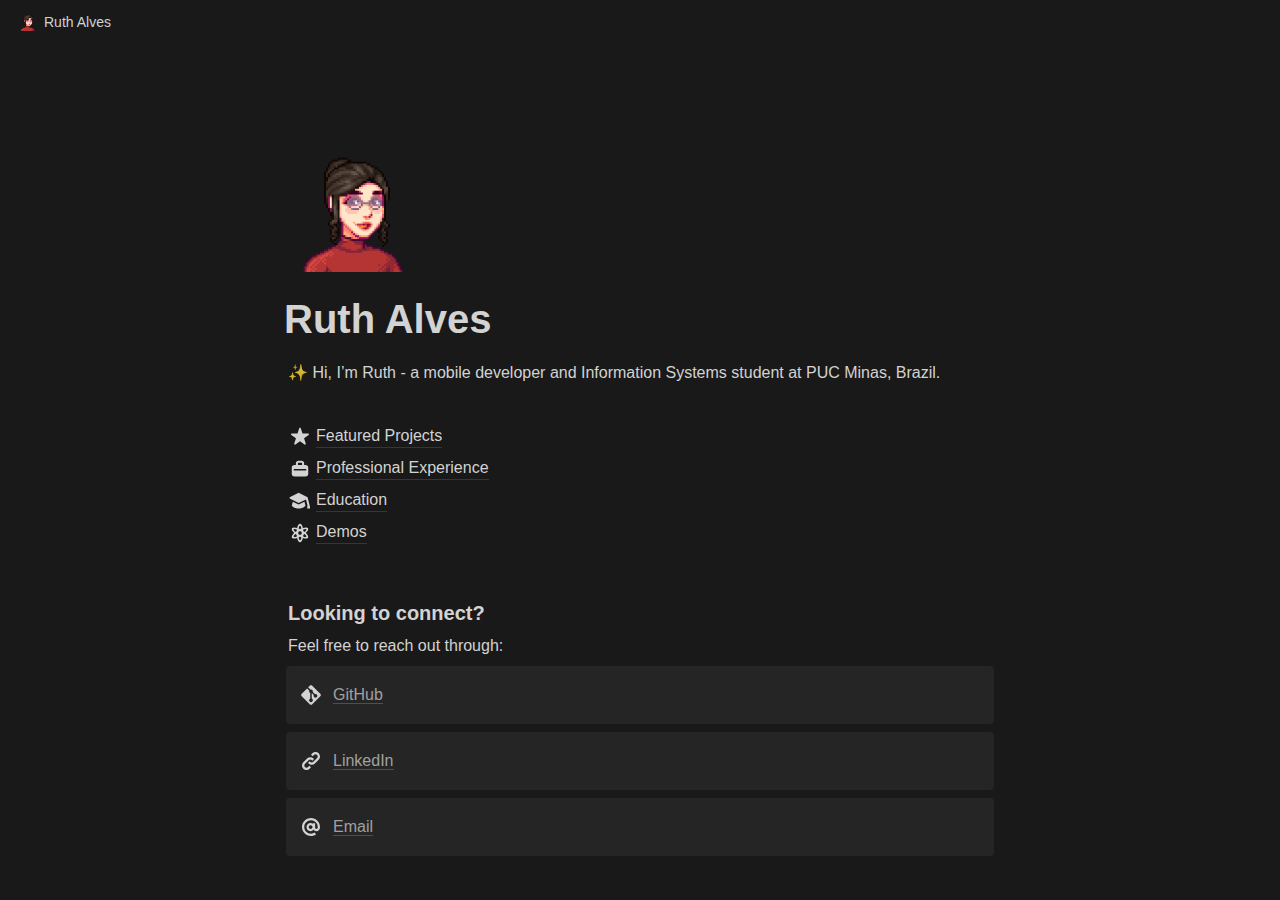
==== commit 4007d479: "initial commit" ====
--- a/index.html
+++ b/index.html
@@ -1,4 +1,4 @@
-<html class="notion-html" lang="en" style="--full-viewport-height: 441px;"><head lang="en"><meta charset="utf-8"/><meta content="width=device-width,height=device-height,initial-scale=1,maximum-scale=1,user-scalable=no,viewport-fit=cover" name="viewport"/><noscript><meta content="0;url=https://www.notion.so/disabled-javascript.html" http-equiv="refresh"/></noscript><title>Ruth Alves</title><meta content="en_US" property="og:locale"/><meta content="yes" name="mobile-web-app-capable"/><meta content="app-id=1232780281" property="apple-itunes-app"/><link href="/image/https%3A%2F%2Fprod-files-secure.s3.us-west-2.amazonaws.com%2F0d26ae5e-a306-45fb-97ef-00a7445b576a%2F9a412935-ab32-4420-9cfa-e9fde52b742b%2F188722611.png?table=block&amp;id=17c152b4-e847-804e-891c-fc4d84661b5a&amp;spaceId=0d26ae5e-a306-45fb-97ef-00a7445b576a&amp;favicon=true&amp;userId=&amp;cache=v2" rel="shortcut icon" type="image/x-icon"/><link href="/images/logo-ios.png" rel="apple-touch-icon"/><meta content="telephone=no" name="format-detection"/><meta content="no" name="msapplication-tap-highlight"/><link href="assets/4e8dd02ae0f74049b708c079bcd1feb979cff37d.css" media="print" rel="stylesheet"/><style>body{background:#fff}body.dark{background:#191919}@keyframes startup-shimmer-animation{0%{transform:translateX(-100%) translateZ(0)}100%{transform:translateX(100%) translateZ(0)}}@keyframes startup-shimmer-fade-in{0%{opacity:0}100%{opacity:1}}@keyframes startup-spinner-rotate{0%{transform:rotate(0) translateZ(0)}100%{transform:rotate(360deg) translateZ(0)}}#initial-loading-spinner{position:fixed;height:100vh;width:100vw;z-index:-1;display:none;align-items:center;justify-content:center;opacity:.5}#initial-loading-spinner svg{height:24px;width:24px;animation:startup-spinner-rotate 1s linear infinite;transform-origin:center center;pointer-events:none}#skeleton{background:#fff;position:fixed;height:100vh;width:100vw;z-index:-1;display:none;overflow:hidden}#initial-loading-spinner.show,#skeleton.show{display:flex}body.dark #skeleton{background:#191919}.notion-front-page #skeleton,.notion-mobile #skeleton{display:none}#skeleton-sidebar{background-color:#f8f8f7;box-shadow:inset -1px 0 0 0 rgba(0,0,0,.025);display:flex;width:240px;flex-direction:column;padding:12px 14px;overflow:hidden}body.dark #skeleton-sidebar{background-color:#202020;box-shadow:inset -1px 0 0 0 rgba(255,255,255,.05)}#skeleton.isElectron #skeleton-sidebar{padding-top:46px}#skeleton .row{display:flex;margin-bottom:11px;align-items:center}#skeleton .row.fadein{animation:1s ease-in 0s 1 normal both running startup-shimmer-fade-in}#skeleton .chevron{width:12px;height:12px;display:block;margin-right:4px;fill:rgba(227,226,224,.5)}body.dark #skeleton .chevron{fill:#2f2f2f}.startup-shimmer{background:rgba(227,226,224,.5);overflow:hidden;position:relative}body.dark .startup-shimmer{background:#2f2f2f}.startup-shimmer::before{content:"";position:absolute;height:100%;width:100%;z-index:1;animation:1s linear infinite startup-shimmer-animation;background:linear-gradient(90deg,rgba(0,0,0,0) 0,rgba(0,0,0,.03) 50%,rgba(0,0,0,0) 100%)}body.dark .startup-shimmer::before{background:linear-gradient(90deg,transparent 0,rgba(86,86,86,.1) 50%,transparent 100%)}#skeleton .icon{width:20px;height:20px;border-radius:4px}#skeleton .text{height:10px;border-radius:10px}#skeleton .draggable{-webkit-app-region:drag;position:absolute;top:0;left:0;width:100%;height:36px;display:none}#skeleton.isElectron .draggable{display:block}</style><link href="assets/0b53d09e27abc170614e274b58c008033ed54828.css" rel="stylesheet"/><link href="assets/injection.css" rel="stylesheet"/><style>
+<html class="notion-html" lang="pt" style="--full-viewport-height: 607px;"><head lang="en"><meta charset="utf-8"/><meta content="width=device-width,height=device-height,initial-scale=1,maximum-scale=1,user-scalable=no,viewport-fit=cover" name="viewport"/><noscript><meta content="0;url=https://www.notion.so/disabled-javascript.html" http-equiv="refresh"/></noscript><title>Ruth Alves</title><meta content="en_US" property="og:locale"/><meta content="yes" name="mobile-web-app-capable"/><meta content="app-id=1232780281" property="apple-itunes-app"/><link href="/image/https%3A%2F%2Fprod-files-secure.s3.us-west-2.amazonaws.com%2F0d26ae5e-a306-45fb-97ef-00a7445b576a%2F9a412935-ab32-4420-9cfa-e9fde52b742b%2F188722611.png?table=block&amp;id=17c152b4-e847-804e-891c-fc4d84661b5a&amp;spaceId=0d26ae5e-a306-45fb-97ef-00a7445b576a&amp;favicon=true&amp;userId=&amp;cache=v2" rel="shortcut icon" type="image/x-icon"/><link href="/images/logo-ios.png" rel="apple-touch-icon"/><meta content="telephone=no" name="format-detection"/><meta content="no" name="msapplication-tap-highlight"/><link href="assets/4e8dd02ae0f74049b708c079bcd1feb979cff37d.css" media="print" rel="stylesheet"/><style>body{background:#fff}body.dark{background:#191919}@keyframes startup-shimmer-animation{0%{transform:translateX(-100%) translateZ(0)}100%{transform:translateX(100%) translateZ(0)}}@keyframes startup-shimmer-fade-in{0%{opacity:0}100%{opacity:1}}@keyframes startup-spinner-rotate{0%{transform:rotate(0) translateZ(0)}100%{transform:rotate(360deg) translateZ(0)}}#initial-loading-spinner{position:fixed;height:100vh;width:100vw;z-index:-1;display:none;align-items:center;justify-content:center;opacity:.5}#initial-loading-spinner svg{height:24px;width:24px;animation:startup-spinner-rotate 1s linear infinite;transform-origin:center center;pointer-events:none}#skeleton{background:#fff;position:fixed;height:100vh;width:100vw;z-index:-1;display:none;overflow:hidden}#initial-loading-spinner.show,#skeleton.show{display:flex}body.dark #skeleton{background:#191919}.notion-front-page #skeleton,.notion-mobile #skeleton{display:none}#skeleton-sidebar{background-color:#f8f8f7;box-shadow:inset -1px 0 0 0 rgba(0,0,0,.025);display:flex;width:240px;flex-direction:column;padding:12px 14px;overflow:hidden}body.dark #skeleton-sidebar{background-color:#202020;box-shadow:inset -1px 0 0 0 rgba(255,255,255,.05)}#skeleton.isElectron #skeleton-sidebar{padding-top:46px}#skeleton .row{display:flex;margin-bottom:11px;align-items:center}#skeleton .row.fadein{animation:1s ease-in 0s 1 normal both running startup-shimmer-fade-in}#skeleton .chevron{width:12px;height:12px;display:block;margin-right:4px;fill:rgba(227,226,224,.5)}body.dark #skeleton .chevron{fill:#2f2f2f}.startup-shimmer{background:rgba(227,226,224,.5);overflow:hidden;position:relative}body.dark .startup-shimmer{background:#2f2f2f}.startup-shimmer::before{content:"";position:absolute;height:100%;width:100%;z-index:1;animation:1s linear infinite startup-shimmer-animation;background:linear-gradient(90deg,rgba(0,0,0,0) 0,rgba(0,0,0,.03) 50%,rgba(0,0,0,0) 100%)}body.dark .startup-shimmer::before{background:linear-gradient(90deg,transparent 0,rgba(86,86,86,.1) 50%,transparent 100%)}#skeleton .icon{width:20px;height:20px;border-radius:4px}#skeleton .text{height:10px;border-radius:10px}#skeleton .draggable{-webkit-app-region:drag;position:absolute;top:0;left:0;width:100%;height:36px;display:none}#skeleton.isElectron .draggable{display:block}</style><link href="assets/37d645d5cbd7b4faaa1dd15e860293dd1e09d153.css" rel="stylesheet"/><link href="assets/injection.css" rel="stylesheet"/><style>
 
 
 		
@@ -6,21 +6,13 @@
 		.assistant-grouped-edit-chat-container .assistant-grouped-edit-insert {
 			background: initial !important;
 			border-bottom: initial !important;
-			color: rgba(55, 53, 47, 1) !important;
+			color: rgba(255, 255, 255, 0.81) !important;
 		}
 
 		.assistant-grouped-edit-chat-container .assistant-grouped-edit-remove {
 			background: initial !important;
 			border-bottom: initial !important;
-			color: rgba(199, 198, 196, 1) !important;
+			color: rgba(255, 255, 255, 0.13) !important;
 		}
 	
-	</style></head><body class="notion-body"><style id="scroll-properties"></style><div id="notion-app"><div class="notion-app-inner notion-light-theme" style='color: rgb(55, 53, 47); fill: currentcolor; line-height: 1.5; font-family: ui-sans-serif, -apple-system, BlinkMacSystemFont, "Segoe UI Variable Display", "Segoe UI", Helvetica, "Apple Color Emoji", Arial, sans-serif, "Segoe UI Emoji", "Segoe UI Symbol"; -webkit-font-smoothing: auto; background-color: white; transition: height 0.1s;'><div style="height: 100%;"><div class="notion-cursor-listener" style="width: 100vw; height: 100%; position: relative; display: flex; flex: 1 1 0%; background: white; cursor: text;"><div class="" style="order: 3; display: flex; flex-direction: column; width: 100%; overflow: hidden; isolation: auto;"><header style="background: white; max-width: 100vw; z-index: 100; user-select: none;"><div class="notion-topbar" style="width: calc(100% + 0px); max-width: 100vw; height: 44px; opacity: 1; transition: opacity 700ms, color 700ms; position: relative; left: 0px;"><div style="display: flex; justify-content: space-between; align-items: center; overflow: hidden; height: 44px; padding-left: 12px; padding-right: 10px;"><div class="notranslate shadow-cursor-breadcrumb" style="display: flex; align-items: center; line-height: 1.2; font-size: 14px; height: 100%; flex-grow: 0; margin-right: 8px; min-width: 0px;"><div aria-disabled="true" role="button" style="user-select: none; transition: background 20ms ease-in; cursor: default; display: inline-flex; align-items: center; flex-shrink: 1; white-space: nowrap; height: 24px; border-radius: 6px; font-size: 14px; line-height: 1.2; min-width: 0px; padding-left: 6px; padding-right: 6px; color: rgb(55, 53, 47);" tabindex="-1"><div class="notion-record-icon notranslate" style="display: flex; align-items: center; justify-content: center; height: 20px; width: 20px; border-radius: 0.25em; flex-shrink: 0; margin-right: 6px;"><div><div class="" style="width: 100%; height: 100%;"><img referrerpolicy="same-origin" src="assets/9ef13b9f3f7e973c219496b48b1e1a6e7679c2f7.png" style="display: block; object-fit: cover; border-radius: 4px; width: 17.76px; height: 17.76px; transition: opacity 100ms ease-out;"/></div></div></div><div class="notranslate" style="white-space: nowrap; overflow: hidden; text-overflow: ellipsis; max-width: 240px;">Ruth Alves</div></div></div><div style="flex-grow: 1; flex-shrink: 1;"></div><div style="display: flex; justify-content: space-between; padding-left: 10px;"><div aria-disabled="true" aria-label="Close panel" class="notion-close-sidebar" role="button" style="user-select: none; transition-behavior: normal; transition-duration: 200ms; transition-timing-function: ease; transition-property: opacity; cursor: default; opacity: 0; display: inline-flex; align-items: center; justify-content: center; flex-shrink: 0; border-radius: 6px; height: 24px; width: 24px; padding: 0px; position: relative; margin-left: 10px; fill: rgba(55, 53, 47, 0.45);" tabindex="-1"><svg class="doubleChevronRight" role="graphics-symbol" style="width: 16px; height: 16px; display: block; fill: inherit; flex-shrink: 0;" viewBox="0 0 16 16"><path d="M2.25781 14.1211C2.47656 14.1211 2.66797 14.0391 2.81836 13.8887L8.14355 8.67969C8.32812 8.49512 8.41699 8.29688 8.41699 8.06445C8.41699 7.8252 8.32812 7.62012 8.14355 7.44922L2.81836 2.24023C2.66797 2.08984 2.4834 2.00781 2.25781 2.00781C1.81348 2.00781 1.46484 2.35645 1.46484 2.80078C1.46484 3.0127 1.55371 3.21777 1.7041 3.375L6.50977 8.05762L1.7041 12.7539C1.55371 12.9043 1.46484 13.1094 1.46484 13.3281C1.46484 13.7725 1.81348 14.1211 2.25781 14.1211ZM8.36914 14.1211C8.58789 14.1211 8.77246 14.0391 8.92285 13.8887L14.2549 8.67969C14.4395 8.49512 14.5283 8.29688 14.5283 8.06445C14.5283 7.8252 14.4326 7.62012 14.2549 7.44922L8.92285 2.24023C8.77246 2.08984 8.58789 2.00781 8.36914 2.00781C7.9248 2.00781 7.56934 2.35645 7.56934 2.80078C7.56934 3.0127 7.66504 3.21777 7.81543 3.375L12.6211 8.05762L7.81543 12.7539C7.66504 12.9043 7.56934 13.1094 7.56934 13.3281C7.56934 13.7725 7.9248 14.1211 8.36914 14.1211Z"></path></svg></div><div style="display: flex;"><div role="button" style="user-select: none; transition: background 20ms ease-in; cursor: pointer; display: inline-flex; align-items: center; flex-shrink: 0; white-space: nowrap; height: 28px; border-radius: 6px; font-size: 14px; line-height: 1.2; min-width: 0px; padding-left: 8px; padding-right: 8px; color: rgb(55, 53, 47);" tabindex="0"><svg class="search" role="graphics-symbol" style="width: 14px; height: 14px; display: block; fill: inherit; flex-shrink: 0;" viewBox="0 0 16 16"><path d="M.281 6.438c0-.875.164-1.696.492-2.461a6.484 6.484 0 011.375-2.032A6.237 6.237 0 016.64.078 6.2 6.2 0 019.11.57c.77.328 1.447.787 2.03 1.375a6.374 6.374 0 011.368 2.032c.333.765.5 1.586.5 2.46 0 .688-.107 1.342-.32 1.961a6.28 6.28 0 01-.868 1.696l3.563 3.578c.11.104.19.226.242.367.057.14.086.29.086.445 0 .22-.05.417-.149.594a1.122 1.122 0 01-1 .57c-.156 0-.307-.028-.453-.086a1.058 1.058 0 01-.382-.25l-3.586-3.585c-.5.333-1.047.596-1.641.789a6.089 6.089 0 01-1.86.28 6.237 6.237 0 01-2.468-.491 6.4 6.4 0 01-2.024-1.367A6.509 6.509 0 01.773 8.913a6.256 6.256 0 01-.492-2.476zm1.664 0c0 .65.12 1.26.36 1.828a4.775 4.775 0 001.015 1.5c.433.427.933.763 1.5 1.007a4.548 4.548 0 001.82.368c.652 0 1.261-.123 1.829-.368a4.747 4.747 0 002.508-2.507 4.567 4.567 0 00.367-1.829c0-.645-.123-1.252-.367-1.82a4.776 4.776 0 00-1.016-1.5A4.578 4.578 0 008.469 2.11a4.567 4.567 0 00-1.828-.367c-.646 0-1.253.123-1.82.367a4.667 4.667 0 00-1.5 1.008c-.433.432-.772.932-1.016 1.5a4.633 4.633 0 00-.36 1.82z"></path></svg></div><div aria-label="More actions" role="button" style="user-select: none; transition: background 20ms ease-in; cursor: pointer; display: flex; align-items: center; justify-content: center; width: 32px; height: 28px; border-radius: 4px;" tabindex="0"><svg class="ellipsis" role="graphics-symbol" style="width: 18px; height: 18px; display: block; fill: inherit; flex-shrink: 0;" viewBox="0 0 16 16"><path d="M2.887 9.014c.273 0 .52-.064.738-.192.219-.132.394-.307.526-.526.133-.219.199-.46.199-.725 0-.405-.142-.747-.424-1.025a1.41 1.41 0 00-1.04-.417c-.264 0-.505.066-.724.198a1.412 1.412 0 00-.718 1.244c0 .265.064.506.192.725.132.219.307.394.526.526.219.128.46.192.725.192zm5.113 0a1.412 1.412 0 001.244-.718c.132-.219.198-.46.198-.725 0-.405-.14-.747-.423-1.025A1.386 1.386 0 008 6.129c-.264 0-.506.066-.725.198a1.412 1.412 0 00-.718 1.244c0 .265.064.506.192.725.132.219.308.394.526.526.22.128.46.192.725.192zm5.106 0c.265 0 .506-.064.725-.192.219-.132.394-.307.526-.526.133-.219.199-.46.199-.725 0-.405-.142-.747-.424-1.025a1.394 1.394 0 00-1.026-.417 1.474 1.474 0 00-1.265.718c-.127.218-.19.46-.19.724 0 .265.063.506.19.725.133.219.308.394.527.526.223.128.47.192.738.192z"></path></svg></div><div role="button" style="user-select: none; transition: background 20ms ease-in; cursor: pointer; display: inline-flex; align-items: center; justify-content: center; white-space: nowrap; border-radius: 6px; height: 32px; padding: 0px 10px; font-size: 14px; line-height: 1.2; border: 1px solid rgba(55, 53, 47, 0.16); margin-left: 8px;" tabindex="0">Made with<svg class="notionLogo" role="graphics-symbol" style="width: 14px; height: 14px; display: block; fill: inherit; flex-shrink: 0; margin-left: 6px;" viewBox="0 0 120 126"><path d="M 20.6927 21.9315C 24.5836 25.0924 26.0432 24.8512 33.3492 24.3638L 102.228 20.2279C 103.689 20.2279 102.474 18.7705 101.987 18.5283L 90.5477 10.2586C 88.3558 8.55699 85.4356 6.60818 79.8387 7.09563L 13.1433 11.9602C 10.711 12.2014 10.2251 13.4175 11.1939 14.3924L 20.6927 21.9315ZM 24.8281 37.9835L 24.8281 110.456C 24.8281 114.351 26.7745 115.808 31.1553 115.567L 106.853 111.187C 111.236 110.946 111.724 108.267 111.724 105.103L 111.724 33.1169C 111.724 29.958 110.509 28.2544 107.826 28.4976L 28.721 33.1169C 25.8018 33.3622 24.8281 34.8225 24.8281 37.9835ZM 99.5567 41.8711C 100.042 44.0622 99.5567 46.2512 97.3618 46.4974L 93.7143 47.2241L 93.7143 100.728C 90.5477 102.43 87.6275 103.403 85.1942 103.403C 81.2983 103.403 80.3226 102.186 77.4044 98.54L 53.5471 61.087L 53.5471 97.3239L 61.0964 99.0275C 61.0964 99.0275 61.0964 103.403 55.0057 103.403L 38.2148 104.377C 37.727 103.403 38.2148 100.973 39.9179 100.486L 44.2996 99.2717L 44.2996 51.36L 38.2158 50.8725C 37.728 48.6815 38.9431 45.5225 42.3532 45.2773L 60.3661 44.0631L 85.1942 82.0036L 85.1942 48.4402L 78.864 47.7136C 78.3781 45.0351 80.3226 43.0902 82.7569 42.849L 99.5567 41.8711ZM 7.5434 5.39404L 76.9175 0.285276C 85.4366 -0.445402 87.6285 0.0440428 92.983 3.93368L 115.128 19.4982C 118.782 22.1747 120 22.9034 120 25.8211L 120 111.187C 120 116.537 118.051 119.701 111.237 120.185L 30.6734 125.05C 25.5584 125.294 23.124 124.565 20.4453 121.158L 4.13735 99.9994C 1.21516 96.1048 0 93.191 0 89.7819L 0 13.903C 0 9.5279 1.94945 5.8785 7.5434 5.39404Z"></path></svg></div></div></div></div></div><div style="width: calc(100% + 0px); user-select: none;"></div></header><main class="notion-frame" style="flex-grow: 0; flex-shrink: 1; display: flex; flex-direction: column; background: white; z-index: 1; height: calc(-44px + 100vh); max-height: 100%; position: relative; width: 780px; transform: translateX(0px); transition-duration: 200ms; transition-timing-function: ease; transition-property: width, transform;"><div style="display: contents;"><div class="notion-scroller vertical" style="z-index: 1; display: flex; flex-direction: column; flex-grow: 1; position: relative; align-items: center; margin-right: 0px; margin-bottom: 0px; overflow: hidden auto;"><div class="sticky-portal-target" data-sticky-stack-name="default" style="position: sticky; z-index: 85; width: 100%; top: 0px; left: 0px; height: 0px; flex: 0 1 0%;"></div><div style="position: absolute; top: 0px; left: 0px; z-index: 99;"><div class="notion-selectable-hover-menu-item"></div></div><div aria-disabled="true" aria-label="Start typing to edit text" aria-multiline="true" class="whenContentEditable" data-content-editable-root="true" role="textbox" style="caret-color: rgb(55, 53, 47); width: 100%; display: flex; flex-direction: column; position: relative; align-items: center; flex-grow: 1; --whenContentEditable--WebkitUserModify: read-write-plaintext-only;"><span data-content-editable-root-tiny-selection-trap="true" style="height: 1px; width: 1px; caret-color: transparent; margin-top: -1px;"></span><div class="layout" style="padding-bottom: 30vh; transform: translateX(0px); transition-duration: 200ms; transition-timing-function: ease; transition-property: transform;"><div class="pseudoSelection" contenteditable="false" data-content-editable-void="true" style="user-select: none; --pseudoSelection--background: transparent; display: contents;"></div><div class="layout-full" style="isolation: isolate;"><div class="pseudoSelection" contenteditable="false" data-content-editable-void="true" style="user-select: none; --pseudoSelection--background: transparent; width: 100%; display: flex; flex-direction: column; align-items: center; flex-shrink: 0; flex-grow: 0; z-index: 2; transform: translateX(0px); transition-duration: 200ms; transition-timing-function: ease; transition-property: transform;"></div></div><div class="layout-content" style="margin-bottom: 0px; padding-bottom: 0px; margin-left: -4px;"><div style="width: 100%; display: flex; flex-direction: column; align-items: center; flex-shrink: 0; flex-grow: 0;"><div style="max-width: 100%; padding-left: calc(0px + env(safe-area-inset-left)); width: 100%;"><div class="pseudoSelection" contenteditable="false" data-content-editable-void="true" style="user-select: none; --pseudoSelection--background: transparent; pointer-events: none;"><div style="display: flow-root; pointer-events: auto;"><div class="notion-record-icon notranslate" style="display: flex; align-items: center; justify-content: center; height: 140px; width: 140px; border-radius: 0.25em; flex-shrink: 0; position: relative; z-index: 1; margin-left: 3px; margin-bottom: 0px; margin-top: 96px; pointer-events: auto;"><div><div class="" style="width: 100%; height: 100%;"><img alt="Page icon" referrerpolicy="same-origin" src="assets/73f0c9a8fbb1dd48e55f38f22f02e74f7dc71190.png" style="display: block; object-fit: cover; border-radius: 4px; width: 124.32px; height: 124.32px; transition: opacity 100ms ease-out;"/></div></div></div></div><div><div class="notion-page-controls" style='display: flex; justify-content: flex-start; flex-wrap: wrap; padding-top: 8px; padding-bottom: 4px; margin-left: -1px; color: rgba(55, 53, 47, 0.5); font-family: ui-sans-serif, -apple-system, BlinkMacSystemFont, "Segoe UI Variable Display", "Segoe UI", Helvetica, "Apple Color Emoji", Arial, sans-serif, "Segoe UI Emoji", "Segoe UI Symbol"; pointer-events: auto;'></div></div></div><div style="padding-right: calc(0px + env(safe-area-inset-right));"><div><div class="notion-selectable notion-page-block" data-block-id="17c152b4-e847-804e-891c-fc4d84661b5a" style='color: rgb(55, 53, 47); font-weight: 700; line-height: 1.2; font-size: 40px; font-family: ui-sans-serif, -apple-system, BlinkMacSystemFont, "Segoe UI Variable Display", "Segoe UI", Helvetica, "Apple Color Emoji", Arial, sans-serif, "Segoe UI Emoji", "Segoe UI Symbol"; cursor: text; display: flex; align-items: center;'><h1 contenteditable="false" data-content-editable-leaf="true" placeholder="New page" spellcheck="true" style="max-width: 100%; width: 100%; white-space: pre-wrap; word-break: break-word; caret-color: rgb(55, 53, 47); padding-top: 3px; padding-left: 2px; padding-right: 2px; font-size: 1em; font-weight: inherit; margin: 0px;">Ruth Alves</h1></div><div style="margin-left: 4px;"></div></div></div></div></div></div><div class="layout-content" style="min-height: 170px; padding-top: 5px;"><div class="notion-page-content" style="flex-shrink: 0; flex-grow: 1; max-width: 100%; display: flex; align-items: flex-start; flex-direction: column; font-size: 16px; line-height: 1.5; width: 100%; z-index: 4; padding: 8px 0px 0px;"><div class="notion-selectable notion-text-block start-of-content" data-block-id="17c152b4-e847-805c-9fba-c9a46dbd4ab6" style="width: 100%; max-width: 588px; margin-top: 2px; margin-bottom: 1px;"><div style="color: inherit; fill: inherit;"><div style="display: flex;"><div contenteditable="false" data-content-editable-leaf="true" placeholder=" " spellcheck="true" style="max-width: 100%; width: 100%; white-space: pre-wrap; word-break: break-word; caret-color: rgb(55, 53, 47); padding: 3px 2px;"><img alt="✨" aria-label="✨" class="notion-emoji" src="[data-uri]" style="width: 1em;
-height: 1em;
-background-repeat: no-repeat;
-background: url(assets/6101f88ab4529ee25e026ff331f3a4a5b65ac27c.png);
-background-position-x: 96.666667%;
-background-position-y: 95%;
-background-size: 6100% 6100%;
-vertical-align: -0.1em;
-margin: 0 0.1em"/> Hi, I’m Ruth - a mobile developer and Information Systems student at PUC Minas, Brazil.</div><div style="position: relative; left: 0px;"></div></div></div></div><div class="notion-selectable notion-text-block" data-block-id="17c152b4-e847-80f5-8aad-f331e4466f9c" style="width: 100%; max-width: 588px; margin-top: 1px; margin-bottom: 1px;"><div style="color: inherit; fill: inherit;"><div style="display: flex;"><div contenteditable="false" data-content-editable-leaf="true" placeholder=" " spellcheck="true" style="max-width: 100%; width: 100%; white-space: pre-wrap; word-break: break-word; caret-color: rgb(55, 53, 47); padding: 3px 2px; min-height: 1em; color: rgb(55, 53, 47); -webkit-text-fill-color: rgba(55, 53, 47, 0.5);"></div><div style="position: relative; left: 0px;"></div></div></div></div><div class="notion-selectable notion-collection_view_page-block" data-block-id="17c152b4-e847-8065-95ac-dfc768cf2a88" style="width: 100%; max-width: 588px; margin-top: 1px; margin-bottom: 1px;"><div class="pseudoSelection" contenteditable="false" data-content-editable-void="true" style="user-select: none; --pseudoSelection--background: transparent;"><a href="17c152b4e847806595acdfc768cf2a8.html" rel="noopener noreferrer" role="link" style="display: block; color: inherit; text-decoration: none; user-select: none; transition: background 20ms ease-in; cursor: pointer; border-radius: 4px; fill: inherit;"><div style="display: flex; align-items: center; width: 100%;"><div style="flex: 1 1 0px; min-width: 1px; padding-top: 3px; padding-bottom: 3px; padding-left: 2px;"><div style="display: flex; align-items: center;"><div style="position: relative; width: 24px; height: 24px; margin-right: 4px;"><div class="notion-record-icon notranslate" style="display: flex; align-items: center; justify-content: center; height: 100%; width: 100%; border-radius: 0.25em; flex-shrink: 0;"><div><div class="" style="width: 100%; height: 100%;"><img referrerpolicy="same-origin" src="assets/6a0951d03a87874a9b80478ba1e572114803e5db.svg" style="display: block; object-fit: cover; border-radius: 4px; width: 22px; height: 22px; transition: opacity 100ms ease-out;"/></div></div></div></div><span class="" style="overflow: auto;"><div class="notranslate" style="white-space: nowrap; overflow: hidden; text-overflow: ellipsis; font-weight: 500; line-height: 1.3; border-bottom: 1px solid rgba(55, 53, 47, 0.16);">Featured Projects</div></span></div></div><div class="pseudoSelection" contenteditable="false" data-content-editable-void="true" data-text-edit-side="end" style="user-select: none; --pseudoSelection--background: transparent; margin-left: 4px; display: flex; align-items: center; justify-content: center; flex-grow: 0; flex-shrink: 0; min-height: calc(1.5em + 6px);"></div></div></a></div></div><div class="notion-selectable notion-page-block" data-block-id="17c152b4-e847-80b0-b9e5-d92586e9bfeb" style="width: 100%; max-width: 588px; margin-top: 1px; margin-bottom: 1px;"><div class="pseudoSelection" contenteditable="false" data-content-editable-void="true" style="user-select: none; --pseudoSelection--background: transparent;"><a href="professional-experience.html" rel="noopener noreferrer" role="link" style="display: block; color: inherit; text-decoration: none; user-select: none; transition: background 20ms ease-in; cursor: pointer; border-radius: 4px; fill: inherit;"><div style="display: flex; align-items: center; width: 100%;"><div style="flex: 1 1 0px; min-width: 1px; padding-top: 3px; padding-bottom: 3px; padding-left: 2px;"><div style="display: flex; align-items: center;"><div style="position: relative; width: 24px; height: 24px; margin-right: 4px;"><div class="notion-record-icon notranslate" style="display: flex; align-items: center; justify-content: center; height: 100%; width: 100%; border-radius: 0.25em; flex-shrink: 0;"><div><div class="" style="width: 100%; height: 100%;"><img referrerpolicy="same-origin" src="assets/68cb33d1782c5156451e62d7e5def3e767d739ae.svg" style="display: block; object-fit: cover; border-radius: 4px; width: 22px; height: 22px; transition: opacity 100ms ease-out;"/></div></div></div></div><span class="" style="overflow: auto;"><div class="notranslate" style="white-space: nowrap; overflow: hidden; text-overflow: ellipsis; font-weight: 500; line-height: 1.3; border-bottom: 1px solid rgba(55, 53, 47, 0.16);">Professional Experience</div></span></div></div><div class="pseudoSelection" contenteditable="false" data-content-editable-void="true" data-text-edit-side="end" style="user-select: none; --pseudoSelection--background: transparent; margin-left: 4px; display: flex; align-items: center; justify-content: center; flex-grow: 0; flex-shrink: 0; min-height: calc(1.5em + 6px);"></div></div></a></div></div><div class="notion-selectable notion-page-block" data-block-id="17c152b4-e847-80c8-a02f-c2ea980e0512" style="width: 100%; max-width: 588px; margin-top: 1px; margin-bottom: 1px;"><div class="pseudoSelection" contenteditable="false" data-content-editable-void="true" style="user-select: none; --pseudoSelection--background: transparent;"><a href="education.html" rel="noopener noreferrer" role="link" style="display: block; color: inherit; text-decoration: none; user-select: none; transition: background 20ms ease-in; cursor: pointer; border-radius: 4px; fill: inherit;"><div style="display: flex; align-items: center; width: 100%;"><div style="flex: 1 1 0px; min-width: 1px; padding-top: 3px; padding-bottom: 3px; padding-left: 2px;"><div style="display: flex; align-items: center;"><div style="position: relative; width: 24px; height: 24px; margin-right: 4px;"><div class="notion-record-icon notranslate" style="display: flex; align-items: center; justify-content: center; height: 100%; width: 100%; border-radius: 0.25em; flex-shrink: 0;"><div><div class="" style="width: 100%; height: 100%;"><img referrerpolicy="same-origin" src="assets/83b1e1ae2800f55f68d02e0b3b3b7fc6641260e5.svg" style="display: block; object-fit: cover; border-radius: 4px; width: 22px; height: 22px; transition: opacity 100ms ease-out;"/></div></div></div></div><span class="" style="overflow: auto;"><div class="notranslate" style="white-space: nowrap; overflow: hidden; text-overflow: ellipsis; font-weight: 500; line-height: 1.3; border-bottom: 1px solid rgba(55, 53, 47, 0.16);">Education</div></span></div></div><div class="pseudoSelection" contenteditable="false" data-content-editable-void="true" data-text-edit-side="end" style="user-select: none; --pseudoSelection--background: transparent; margin-left: 4px; display: flex; align-items: center; justify-content: center; flex-grow: 0; flex-shrink: 0; min-height: calc(1.5em + 6px);"></div></div></a></div></div><div class="notion-selectable notion-page-block" data-block-id="17c152b4-e847-802d-8e4c-e67ddd73e101" style="width: 100%; max-width: 588px; margin-top: 1px; margin-bottom: 1px;"><div class="pseudoSelection" contenteditable="false" data-content-editable-void="true" style="user-select: none; --pseudoSelection--background: transparent;"><a href="demos.html" rel="noopener noreferrer" role="link" style="display: block; color: inherit; text-decoration: none; user-select: none; transition: background 20ms ease-in; cursor: pointer; border-radius: 4px; fill: inherit;"><div style="display: flex; align-items: center; width: 100%;"><div style="flex: 1 1 0px; min-width: 1px; padding-top: 3px; padding-bottom: 3px; padding-left: 2px;"><div style="display: flex; align-items: center;"><div style="position: relative; width: 24px; height: 24px; margin-right: 4px;"><div class="notion-record-icon notranslate" style="display: flex; align-items: center; justify-content: center; height: 100%; width: 100%; border-radius: 0.25em; flex-shrink: 0;"><div><div class="" style="width: 100%; height: 100%;"><img referrerpolicy="same-origin" src="assets/ba584a76baace5f76e434f9537ac569a4aa228c5.svg" style="display: block; object-fit: cover; border-radius: 4px; width: 22px; height: 22px; transition: opacity 100ms ease-out;"/></div></div></div></div><span class="" style="overflow: auto;"><div class="notranslate" style="white-space: nowrap; overflow: hidden; text-overflow: ellipsis; font-weight: 500; line-height: 1.3; border-bottom: 1px solid rgba(55, 53, 47, 0.16);">Demos</div></span></div></div><div class="pseudoSelection" contenteditable="false" data-content-editable-void="true" data-text-edit-side="end" style="user-select: none; --pseudoSelection--background: transparent; margin-left: 4px; display: flex; align-items: center; justify-content: center; flex-grow: 0; flex-shrink: 0; min-height: calc(1.5em + 6px);"></div></div></a></div></div><div class="notion-selectable notion-text-block" data-block-id="17c152b4-e847-80c5-99bc-d337aa698b5d" style="width: 100%; max-width: 588px; margin-top: 1px; margin-bottom: 1px;"><div style="color: inherit; fill: inherit;"><div style="display: flex;"><div contenteditable="false" data-content-editable-leaf="true" placeholder=" " spellcheck="true" style="max-width: 100%; width: 100%; white-space: pre-wrap; word-break: break-word; caret-color: rgb(55, 53, 47); padding: 3px 2px; min-height: 1em; color: rgb(55, 53, 47); -webkit-text-fill-color: rgba(55, 53, 47, 0.5);"></div><div style="position: relative; left: 0px;"></div></div></div></div><div class="notion-selectable notion-sub_sub_header-block" data-block-id="17c152b4-e847-8079-9532-f9e9b26ae49e" style="width: 100%; max-width: 588px; margin-top: 1em; margin-bottom: 1px;"><div style="display: flex; width: 100%; color: inherit; fill: inherit;"><h4 contenteditable="false" data-content-editable-leaf="true" placeholder="Heading 3" spellcheck="true" style='max-width: 100%; width: 100%; white-space: pre-wrap; word-break: break-word; caret-color: rgb(55, 53, 47); padding: 3px 2px; font-family: ui-sans-serif, -apple-system, BlinkMacSystemFont, "Segoe UI Variable Display", "Segoe UI", Helvetica, "Apple Color Emoji", Arial, sans-serif, "Segoe UI Emoji", "Segoe UI Symbol"; font-weight: 600; font-size: 1.25em; line-height: 1.3; margin: 0px;'>Looking to connect?</h4><div style="position: relative; left: 0px;"></div></div></div><div class="notion-selectable notion-text-block" data-block-id="17c152b4-e847-8046-bf49-ccf0292a8e73" style="width: 100%; max-width: 588px; margin-top: 1px; margin-bottom: 1px;"><div style="color: inherit; fill: inherit;"><div style="display: flex;"><div contenteditable="false" data-content-editable-leaf="true" placeholder=" " spellcheck="true" style="max-width: 100%; width: 100%; white-space: pre-wrap; word-break: break-word; caret-color: rgb(55, 53, 47); padding: 3px 2px;">Feel free to reach out through:</div><div style="position: relative; left: 0px;"></div></div></div></div><div class="notion-selectable notion-callout-block" data-block-id="2c1e46b2-92e4-47e6-b8a2-1bfe60a45ba2" style="width: 100%; max-width: 588px; margin-top: 4px; margin-bottom: 4px;"><div role="note" style="display: flex;"><div style="display: flex; width: 100%; border-radius: 4px; border: 1px solid transparent; background: rgb(241, 241, 239); padding: 16px 16px 16px 12px;"><div><div class="pseudoSelection" contenteditable="false" data-content-editable-void="true" style="user-select: none; --pseudoSelection--background: transparent;"><div class="notion-record-icon notranslate" style="display: flex; align-items: center; justify-content: center; height: 24px; width: 24px; border-radius: 0.25em; flex-shrink: 0;"><div><div class="" style="width: 100%; height: 100%;"><img alt="Callout icon" referrerpolicy="same-origin" src="assets/c1d99abddeb19687d36d6de58e3211ca785462e3.svg" style="display: block; object-fit: cover; border-radius: 4px; width: 23.04px; height: 23.04px; transition: opacity 100ms ease-out;"/></div></div></div></div></div><div style="display: flex; flex-direction: column; min-width: 0px; margin-left: 8px; width: 100%;"><div contenteditable="false" data-content-editable-leaf="true" placeholder="Type something…" spellcheck="true" style="max-width: 100%; width: 100%; white-space: pre-wrap; word-break: break-word; caret-color: rgb(55, 53, 47); padding-left: 2px; padding-right: 2px;"><a class="notion-link-token notion-focusable-token notion-enable-hover" data-token-index="0" href="https://github.com/ruthdroid" rel="noopener noreferrer" style="cursor:pointer;color:inherit;word-wrap:break-word;text-decoration:inherit" tabindex="0"><span class="link-annotation-2c1e46b2-92e4-47e6-b8a2-1bfe60a45ba2--119141285" style="border-bottom:0.05em solid;border-color:rgba(55,53,47,.4);opacity:0.7">GitHub</span></a></div></div></div><div style="position: relative; left: 0px;"></div></div></div><div class="notion-selectable notion-callout-block" data-block-id="0d0ffda0-993f-4f33-ad89-7666717001ef" style="width: 100%; max-width: 588px; margin-top: 4px; margin-bottom: 4px;"><div role="note" style="display: flex;"><div style="display: flex; width: 100%; border-radius: 4px; border: 1px solid transparent; background: rgb(241, 241, 239); padding: 16px 16px 16px 12px;"><div><div class="pseudoSelection" contenteditable="false" data-content-editable-void="true" style="user-select: none; --pseudoSelection--background: transparent;"><div class="notion-record-icon notranslate" style="display: flex; align-items: center; justify-content: center; height: 24px; width: 24px; border-radius: 0.25em; flex-shrink: 0;"><div><div class="" style="width: 100%; height: 100%;"><img alt="Callout icon" referrerpolicy="same-origin" src="assets/47ea8454d6c8e38b6b3c96231f959e54ac381583.svg" style="display: block; object-fit: cover; border-radius: 4px; width: 23.04px; height: 23.04px; transition: opacity 100ms ease-out;"/></div></div></div></div></div><div style="display: flex; flex-direction: column; min-width: 0px; margin-left: 8px; width: 100%;"><div contenteditable="false" data-content-editable-leaf="true" placeholder="Type something…" spellcheck="true" style="max-width: 100%; width: 100%; white-space: pre-wrap; word-break: break-word; caret-color: rgb(55, 53, 47); padding-left: 2px; padding-right: 2px;"><a class="notion-link-token notion-focusable-token notion-enable-hover" data-token-index="0" href="http://linkedin.com/in/ru-alves" rel="noopener noreferrer" style="cursor:pointer;color:inherit;word-wrap:break-word;text-decoration:inherit" tabindex="0"><span class="link-annotation-0d0ffda0-993f-4f33-ad89-7666717001ef-2107155661" style="border-bottom:0.05em solid;border-color:rgba(55,53,47,.4);opacity:0.7">LinkedIn</span></a></div></div></div><div style="position: relative; left: 0px;"></div></div></div><div class="notion-selectable notion-callout-block" data-block-id="6422987d-15e4-445a-a319-537e216e457b" style="width: 100%; max-width: 588px; margin-top: 4px; margin-bottom: 4px;"><div role="note" style="display: flex;"><div style="display: flex; width: 100%; border-radius: 4px; border: 1px solid transparent; background: rgb(241, 241, 239); padding: 16px 16px 16px 12px;"><div><div class="pseudoSelection" contenteditable="false" data-content-editable-void="true" style="user-select: none; --pseudoSelection--background: transparent;"><div class="notion-record-icon notranslate" style="display: flex; align-items: center; justify-content: center; height: 24px; width: 24px; border-radius: 0.25em; flex-shrink: 0;"><div><div class="" style="width: 100%; height: 100%;"><img alt="Callout icon" referrerpolicy="same-origin" src="assets/4596bfe9fc1b3de6c35f805a2dd40f027227d3f4.svg" style="display: block; object-fit: cover; border-radius: 4px; width: 23.04px; height: 23.04px; transition: opacity 100ms ease-out;"/></div></div></div></div></div><div style="display: flex; flex-direction: column; min-width: 0px; margin-left: 8px; width: 100%;"><div contenteditable="false" data-content-editable-leaf="true" placeholder="Type something…" spellcheck="true" style="max-width: 100%; width: 100%; white-space: pre-wrap; word-break: break-word; caret-color: rgb(55, 53, 47); padding-left: 2px; padding-right: 2px;"><a class="notion-link-token notion-focusable-token notion-enable-hover" data-token-index="0" href="mailto:ruth.alvez@outlook.com" rel="noopener noreferrer" style="cursor:pointer;color:inherit;word-wrap:break-word;text-decoration:inherit" tabindex="0"><span class="link-annotation-6422987d-15e4-445a-a319-537e216e457b-1518623281" style="border-bottom:0.05em solid;border-color:rgba(55,53,47,.4);opacity:0.7">Email</span></a></div></div></div><div style="position: relative; left: 0px;"></div></div></div><div class="notion-selectable notion-text-block end-of-content" data-block-id="697ad258-94ca-46a1-bb98-1ca6fbf271d2" style="width: 100%; max-width: 588px; margin-top: 1px; margin-bottom: 0px;"><div style="color: inherit; fill: inherit;"><div style="display: flex;"><div contenteditable="false" data-content-editable-leaf="true" placeholder=" " spellcheck="true" style="max-width: 100%; width: 100%; white-space: pre-wrap; word-break: break-word; caret-color: rgb(55, 53, 47); padding: 3px 2px; min-height: 1em; color: rgb(55, 53, 47); -webkit-text-fill-color: rgba(55, 53, 47, 0.5);"></div><div style="position: relative; left: 0px;"></div></div></div></div></div></div></div><span data-content-editable-root-tiny-selection-trap="true" style="height: 1px; width: 1px; caret-color: transparent;"></span></div><div class="notion-presence-container" style="position: absolute; top: 0px; left: 0px; z-index: 89;"><div></div></div><div class="sticky-portal-target" data-sticky-stack-name="default" style="position: sticky; z-index: 85; width: 100%; bottom: 0px; left: 0px; flex: 0 1 0%;"></div></div></div></main></div><div aria-hidden="true" aria-label="Side Peek" class="notion-peek-renderer" role="region" style="position: fixed; top: 0px; right: 0px; bottom: 0px; width: 564px; z-index: 109; transform: translateX(564px) translateZ(0px); transition-property: width, transform; transition-duration: 200ms; transition-delay: 0ms; transition-timing-function: ease;"></div></div></div></div></div><iframe aria-hidden="true" referrerpolicy="no-referrer" sandbox="allow-scripts allow-same-origin" src="https://aif.notion.so/aif-production.html" style="position: absolute; opacity: 0; width: 1px; height: 1px; top: 0; left: 0; border: none; display: block; z-index: -1;" tabindex="-1"></iframe><script src="assets/injection.js" type="text/javascript"></script><div style="position: absolute; left: 0px; top: 0px; pointer-events: none; opacity: 0; font-size: 14px; font-weight: 500;">Projects</div></body></html>+	</style></head><body class="notion-body"><style id="scroll-properties"></style><div id="notion-app"><div class="notion-app-inner notion-dark-theme" style='color: rgba(255, 255, 255, 0.81); fill: currentcolor; line-height: 1.5; font-family: ui-sans-serif, -apple-system, BlinkMacSystemFont, "Segoe UI Variable Display", "Segoe UI", Helvetica, "Apple Color Emoji", Arial, sans-serif, "Segoe UI Emoji", "Segoe UI Symbol"; -webkit-font-smoothing: auto; background-color: rgb(25, 25, 25); transition: height 0.1s;'><div style="height: 100%;"><div class="notion-cursor-listener" style="width: 100vw; height: 100%; position: relative; display: flex; flex: 1 1 0%; background: rgb(25, 25, 25); cursor: text;"><div class="" style="order: 3; display: flex; flex-direction: column; width: 100%; overflow: hidden; isolation: auto;"><header style="background: rgb(25, 25, 25); max-width: 100vw; z-index: 100; user-select: none;"><div class="notion-topbar" style="width: calc(100% + 0px); max-width: 100vw; height: 44px; opacity: 1; transition: opacity 700ms, color 700ms; position: relative; left: 0px;"><div style="display: flex; justify-content: space-between; align-items: center; overflow: hidden; height: 44px; padding-left: 12px; padding-right: 10px;"><div class="notranslate shadow-cursor-breadcrumb" style="display: flex; align-items: center; line-height: 1.2; font-size: 14px; height: 100%; flex-grow: 0; margin-right: 8px; min-width: 0px;"><div aria-disabled="true" role="button" style="user-select: none; transition: background 20ms ease-in; cursor: default; display: inline-flex; align-items: center; flex-shrink: 1; white-space: nowrap; height: 24px; border-radius: 6px; font-size: 14px; line-height: 1.2; min-width: 0px; padding-left: 6px; padding-right: 6px; color: rgba(255, 255, 255, 0.81);" tabindex="-1"><div class="notion-record-icon notranslate" style="display: flex; align-items: center; justify-content: center; height: 20px; width: 20px; border-radius: 0.25em; flex-shrink: 0; margin-right: 6px;"><div><div class="" style="width: 100%; height: 100%;"><img referrerpolicy="same-origin" src="assets/9ef13b9f3f7e973c219496b48b1e1a6e7679c2f7.png" style="display: block; object-fit: cover; border-radius: 4px; width: 17.76px; height: 17.76px; transition: opacity 100ms ease-out;"/></div></div></div><div class="notranslate" style="white-space: nowrap; overflow: hidden; text-overflow: ellipsis; max-width: 240px;">Ruth Alves</div></div></div><div style="flex-grow: 1; flex-shrink: 1;"></div><div style="display: flex; justify-content: space-between; padding-left: 10px;"><div aria-disabled="true" aria-label="Fechar painel" class="notion-close-sidebar" role="button" style="user-select: none; transition-behavior: normal; transition-duration: 200ms; transition-timing-function: ease; transition-property: opacity; cursor: default; opacity: 0; display: inline-flex; align-items: center; justify-content: center; flex-shrink: 0; border-radius: 6px; height: 24px; width: 24px; padding: 0px; position: relative; margin-left: 10px; fill: rgba(255, 255, 255, 0.443);" tabindex="-1"><svg class="doubleChevronRight" role="graphics-symbol" style="width: 16px; height: 16px; display: block; fill: inherit; flex-shrink: 0;" viewBox="0 0 16 16"><path d="M2.25781 14.1211C2.47656 14.1211 2.66797 14.0391 2.81836 13.8887L8.14355 8.67969C8.32812 8.49512 8.41699 8.29688 8.41699 8.06445C8.41699 7.8252 8.32812 7.62012 8.14355 7.44922L2.81836 2.24023C2.66797 2.08984 2.4834 2.00781 2.25781 2.00781C1.81348 2.00781 1.46484 2.35645 1.46484 2.80078C1.46484 3.0127 1.55371 3.21777 1.7041 3.375L6.50977 8.05762L1.7041 12.7539C1.55371 12.9043 1.46484 13.1094 1.46484 13.3281C1.46484 13.7725 1.81348 14.1211 2.25781 14.1211ZM8.36914 14.1211C8.58789 14.1211 8.77246 14.0391 8.92285 13.8887L14.2549 8.67969C14.4395 8.49512 14.5283 8.29688 14.5283 8.06445C14.5283 7.8252 14.4326 7.62012 14.2549 7.44922L8.92285 2.24023C8.77246 2.08984 8.58789 2.00781 8.36914 2.00781C7.9248 2.00781 7.56934 2.35645 7.56934 2.80078C7.56934 3.0127 7.66504 3.21777 7.81543 3.375L12.6211 8.05762L7.81543 12.7539C7.66504 12.9043 7.56934 13.1094 7.56934 13.3281C7.56934 13.7725 7.9248 14.1211 8.36914 14.1211Z"></path></svg></div><div style="display: flex;"><div role="button" style="user-select: none; transition: background 20ms ease-in; cursor: pointer; display: inline-flex; align-items: center; flex-shrink: 0; white-space: nowrap; height: 28px; border-radius: 6px; font-size: 14px; line-height: 1.2; min-width: 0px; padding-left: 8px; padding-right: 8px; color: rgba(255, 255, 255, 0.81);" tabindex="0"><svg class="search" role="graphics-symbol" style="width: 14px; height: 14px; display: block; fill: inherit; flex-shrink: 0;" viewBox="0 0 16 16"><path d="M.281 6.438c0-.875.164-1.696.492-2.461a6.484 6.484 0 011.375-2.032A6.237 6.237 0 016.64.078 6.2 6.2 0 019.11.57c.77.328 1.447.787 2.03 1.375a6.374 6.374 0 011.368 2.032c.333.765.5 1.586.5 2.46 0 .688-.107 1.342-.32 1.961a6.28 6.28 0 01-.868 1.696l3.563 3.578c.11.104.19.226.242.367.057.14.086.29.086.445 0 .22-.05.417-.149.594a1.122 1.122 0 01-1 .57c-.156 0-.307-.028-.453-.086a1.058 1.058 0 01-.382-.25l-3.586-3.585c-.5.333-1.047.596-1.641.789a6.089 6.089 0 01-1.86.28 6.237 6.237 0 01-2.468-.491 6.4 6.4 0 01-2.024-1.367A6.509 6.509 0 01.773 8.913a6.256 6.256 0 01-.492-2.476zm1.664 0c0 .65.12 1.26.36 1.828a4.775 4.775 0 001.015 1.5c.433.427.933.763 1.5 1.007a4.548 4.548 0 001.82.368c.652 0 1.261-.123 1.829-.368a4.747 4.747 0 002.508-2.507 4.567 4.567 0 00.367-1.829c0-.645-.123-1.252-.367-1.82a4.776 4.776 0 00-1.016-1.5A4.578 4.578 0 008.469 2.11a4.567 4.567 0 00-1.828-.367c-.646 0-1.253.123-1.82.367a4.667 4.667 0 00-1.5 1.008c-.433.432-.772.932-1.016 1.5a4.633 4.633 0 00-.36 1.82z"></path></svg></div><div aria-label="Mais ações" role="button" style="user-select: none; transition: background 20ms ease-in; cursor: pointer; display: flex; align-items: center; justify-content: center; width: 32px; height: 28px; border-radius: 4px;" tabindex="0"><svg class="ellipsis" role="graphics-symbol" style="width: 18px; height: 18px; display: block; fill: inherit; flex-shrink: 0;" viewBox="0 0 16 16"><path d="M2.887 9.014c.273 0 .52-.064.738-.192.219-.132.394-.307.526-.526.133-.219.199-.46.199-.725 0-.405-.142-.747-.424-1.025a1.41 1.41 0 00-1.04-.417c-.264 0-.505.066-.724.198a1.412 1.412 0 00-.718 1.244c0 .265.064.506.192.725.132.219.307.394.526.526.219.128.46.192.725.192zm5.113 0a1.412 1.412 0 001.244-.718c.132-.219.198-.46.198-.725 0-.405-.14-.747-.423-1.025A1.386 1.386 0 008 6.129c-.264 0-.506.066-.725.198a1.412 1.412 0 00-.718 1.244c0 .265.064.506.192.725.132.219.308.394.526.526.22.128.46.192.725.192zm5.106 0c.265 0 .506-.064.725-.192.219-.132.394-.307.526-.526.133-.219.199-.46.199-.725 0-.405-.142-.747-.424-1.025a1.394 1.394 0 00-1.026-.417 1.474 1.474 0 00-1.265.718c-.127.218-.19.46-.19.724 0 .265.063.506.19.725.133.219.308.394.527.526.223.128.47.192.738.192z"></path></svg></div><div role="button" style="user-select: none; transition: background 20ms ease-in; cursor: pointer; display: inline-flex; align-items: center; justify-content: center; white-space: nowrap; border-radius: 6px; height: 32px; padding: 0px 10px; font-size: 14px; line-height: 1.2; border: 1px solid rgba(255, 255, 255, 0.13); margin-left: 8px;" tabindex="0">Feito com<svg class="notionLogoBlockMonoWhite" role="graphics-symbol" style="width: 14px; height: 14px; display: block; fill: inherit; flex-shrink: 0; margin-left: 6px;" viewBox="0 0 381 396"><path clip-rule="evenodd" d="M235.875 0.868913L42.2191 15.1299L42.0716 15.1427C29.2402 16.2539 17.5452 21.4575 9.54377 31.7056C2.00788 41.3575 0 52.6286 0 61.8081V273.61C0 290.004 6.39474 302.931 16.1515 315.934L16.2408 316.053L61.92 375.319L61.9886 375.407C67.4438 382.345 74.2617 388.53 83.9092 392.051C92.764 395.282 101.803 395.406 109.715 395.029L109.86 395.022L335.006 381.426L335.127 381.417C347.547 380.535 360.717 376.889 370.12 366.212C379.335 355.75 380.958 342.967 380.958 333.359V95.0753C380.958 86.7983 378.898 78.5009 372.39 70.965C368.595 66.5704 363.178 62.6545 359.406 59.9283C358.887 59.5528 358.398 59.1998 357.95 58.8713L357.768 58.7383L295.914 15.2639C287.833 9.40276 279.51 4.11203 268.519 1.62123C258.306 -0.693516 247.597 -0.133719 235.875 0.868913ZM44.056 38.0569L237.701 23.7967C239.187 23.6692 240.605 23.5551 241.959 23.4557C262.28 21.965 268.533 23.8019 282.545 33.9806L344.359 77.4261C344.891 77.8156 345.404 78.1905 345.899 78.5522C354.904 85.1258 357.958 87.3558 357.958 95.0753V333.359C357.958 347.359 353.177 355.996 336.907 358.134C335.822 358.277 334.687 358.391 333.498 358.475L108.619 372.055C94.3416 372.736 87.5464 370.701 80.0693 361.191L34.5487 302.131C34.0389 301.451 33.5477 300.782 33.0748 300.123C25.9812 290.237 23 282.531 23 273.61V61.8081C23 60.2816 23.085 58.7867 23.2643 57.3368C23.7339 53.5393 24.8501 50.0501 26.7789 47.1082C26.814 47.0547 26.8493 47.0014 26.8849 46.9483C26.9254 46.8879 26.9662 46.8277 27.0074 46.7677C30.2624 42.0312 35.7039 38.7802 44.056 38.0569Z" fill="white" fill-rule="evenodd"></path><path d="M80.7599 84.2182C91.6206 93.0413 95.6948 92.3681 116.088 91.0076L308.351 79.463C312.429 79.463 309.038 75.3949 307.678 74.7188L275.747 51.6355C269.629 46.8857 261.478 41.446 245.855 42.8066L59.6871 56.3852C52.8978 57.0584 51.5415 60.453 54.2457 63.1742L80.7599 84.2182Z" fill="white"></path><path clip-rule="evenodd" d="M92.3031 331.318V129.025C92.3031 120.201 95.021 116.125 103.169 115.44L323.977 102.546C331.466 101.868 334.857 106.623 334.857 115.44V316.376C334.857 325.208 333.495 332.686 321.261 333.359L109.964 345.585C97.7361 346.257 92.3031 342.191 92.3031 331.318ZM294.768 152.79C300.894 152.102 302.249 145.992 300.894 139.876L254.001 142.606C247.206 143.279 241.778 148.708 243.135 156.184L260.804 158.213V251.899L191.501 145.995L141.221 149.384C131.703 150.068 128.311 158.886 129.672 165.002L146.654 166.363V300.099L134.424 303.489C129.67 304.848 128.308 311.631 129.67 314.35L176.538 311.631C193.54 311.631 193.54 299.418 193.54 299.418L172.467 294.662V193.514L239.06 298.057C247.206 308.234 249.929 311.631 260.804 311.631C267.596 311.631 275.747 308.915 284.586 304.164V154.818L294.768 152.79Z" fill="white" fill-rule="evenodd"></path></svg></div></div></div></div></div><div style="width: calc(100% + 0px); user-select: none;"></div></header><main class="notion-frame" style="flex-grow: 0; flex-shrink: 1; display: flex; flex-direction: column; background: rgb(25, 25, 25); z-index: 1; height: calc(-44px + 100vh); max-height: 100%; position: relative; width: 1200px; transform: translateX(0px); transition-duration: 200ms; transition-timing-function: ease; transition-property: width, transform;"><div style="display: contents;"><div class="notion-scroller vertical" style="z-index: 1; display: flex; flex-direction: column; flex-grow: 1; position: relative; align-items: center; margin-right: 0px; margin-bottom: 0px; overflow: hidden auto;"><div class="sticky-portal-target" data-sticky-stack-name="default" style="position: sticky; z-index: 85; width: 100%; top: 0px; left: 0px; height: 0px; flex: 0 1 0%;"></div><div style="position: absolute; top: 0px; left: 0px; z-index: 99;"><div class="notion-selectable-hover-menu-item"></div></div><div aria-disabled="true" aria-label="Comece a digitar para editar o texto" aria-multiline="true" class="whenContentEditable" data-content-editable-root="true" role="textbox" style="caret-color: rgba(255, 255, 255, 0.81); width: 100%; display: flex; flex-direction: column; position: relative; align-items: center; flex-grow: 1; --whenContentEditable--WebkitUserModify: read-write-plaintext-only;"><span data-content-editable-root-tiny-selection-trap="true" style="height: 1px; width: 1px; caret-color: transparent; margin-top: -1px;"></span><div class="layout" style="padding-bottom: 30vh; transform: translateX(0px); transition-duration: 200ms; transition-timing-function: ease; transition-property: transform;"><div class="pseudoSelection" contenteditable="false" data-content-editable-void="true" style="user-select: none; --pseudoSelection--background: transparent; display: contents;"></div><div class="layout-full" style="isolation: isolate;"><div class="pseudoSelection" contenteditable="false" data-content-editable-void="true" style="user-select: none; --pseudoSelection--background: transparent; width: 100%; display: flex; flex-direction: column; align-items: center; flex-shrink: 0; flex-grow: 0; z-index: 2; transform: translateX(0px); transition-duration: 200ms; transition-timing-function: ease; transition-property: transform;"></div></div><div class="layout-content" style="margin-bottom: 0px; padding-bottom: 0px; margin-left: -4px;"><div style="width: 100%; display: flex; flex-direction: column; align-items: center; flex-shrink: 0; flex-grow: 0;"><div style="max-width: 100%; padding-left: calc(0px + env(safe-area-inset-left)); width: 100%;"><div class="pseudoSelection" contenteditable="false" data-content-editable-void="true" style="user-select: none; --pseudoSelection--background: transparent; pointer-events: none;"><div style="display: flow-root; pointer-events: auto;"><div class="notion-record-icon notranslate" style="display: flex; align-items: center; justify-content: center; height: 140px; width: 140px; border-radius: 0.25em; flex-shrink: 0; position: relative; z-index: 1; margin-left: 3px; margin-bottom: 0px; margin-top: 96px; pointer-events: auto;"><div><div class="" style="width: 100%; height: 100%;"><img alt="Ícone de página" referrerpolicy="same-origin" src="assets/73f0c9a8fbb1dd48e55f38f22f02e74f7dc71190.png" style="display: block; object-fit: cover; border-radius: 4px; width: 124.32px; height: 124.32px; transition: opacity 100ms ease-out;"/></div></div></div></div><div><div class="notion-page-controls" style='display: flex; justify-content: flex-start; flex-wrap: wrap; padding-top: 8px; padding-bottom: 4px; margin-left: -1px; color: rgba(255, 255, 255, 0.282); font-family: ui-sans-serif, -apple-system, BlinkMacSystemFont, "Segoe UI Variable Display", "Segoe UI", Helvetica, "Apple Color Emoji", Arial, sans-serif, "Segoe UI Emoji", "Segoe UI Symbol"; pointer-events: auto;'></div></div></div><div style="padding-right: calc(0px + env(safe-area-inset-right));"><div><div class="notion-selectable notion-page-block" data-block-id="17c152b4-e847-804e-891c-fc4d84661b5a" style='color: rgba(255, 255, 255, 0.81); font-weight: 700; line-height: 1.2; font-size: 40px; font-family: ui-sans-serif, -apple-system, BlinkMacSystemFont, "Segoe UI Variable Display", "Segoe UI", Helvetica, "Apple Color Emoji", Arial, sans-serif, "Segoe UI Emoji", "Segoe UI Symbol"; cursor: text; display: flex; align-items: center;'><h1 contenteditable="false" data-content-editable-leaf="true" placeholder="Nova página" spellcheck="true" style="max-width: 100%; width: 100%; white-space: pre-wrap; word-break: break-word; caret-color: rgba(255, 255, 255, 0.81); padding-top: 3px; padding-left: 2px; padding-right: 2px; font-size: 1em; font-weight: inherit; margin: 0px;">Ruth Alves</h1></div><div style="margin-left: 4px;"></div></div></div></div></div></div><div class="layout-content" style="min-height: 170px; padding-top: 5px;"><div class="notion-page-content" style="flex-shrink: 0; flex-grow: 1; max-width: 100%; display: flex; align-items: flex-start; flex-direction: column; font-size: 16px; line-height: 1.5; width: 100%; z-index: 4; padding: 8px 0px 0px;"><div class="notion-selectable notion-text-block start-of-content" data-block-id="17c152b4-e847-805c-9fba-c9a46dbd4ab6" style="width: 100%; max-width: 1008px; margin-top: 2px; margin-bottom: 1px;"><div style="color: inherit; fill: inherit;"><div style="display: flex;"><div contenteditable="false" data-content-editable-leaf="true" placeholder=" " spellcheck="true" style="max-width: 100%; width: 100%; white-space: pre-wrap; word-break: break-word; caret-color: rgba(255, 255, 255, 0.81); padding: 3px 2px;"><span aria-label="✨" role="img" style='white-space:nowrap;font-size:1em;font-family:"Apple Color Emoji", "Segoe UI Emoji", "Segoe UI Symbol"'>✨</span> Hi, I’m Ruth - a mobile developer and Information Systems student at PUC Minas, Brazil.</div><div style="position: relative; left: 0px;"></div></div></div></div><div class="notion-selectable notion-text-block" data-block-id="17c152b4-e847-80f5-8aad-f331e4466f9c" style="width: 100%; max-width: 1008px; margin-top: 1px; margin-bottom: 1px;"><div style="color: inherit; fill: inherit;"><div style="display: flex;"><div contenteditable="false" data-content-editable-leaf="true" placeholder=" " spellcheck="true" style="max-width: 100%; width: 100%; white-space: pre-wrap; word-break: break-word; caret-color: rgba(255, 255, 255, 0.81); padding: 3px 2px; min-height: 1em; color: rgba(255, 255, 255, 0.81); -webkit-text-fill-color: rgba(255, 255, 255, 0.282);"></div><div style="position: relative; left: 0px;"></div></div></div></div><div class="notion-selectable notion-collection_view_page-block" data-block-id="17c152b4-e847-8065-95ac-dfc768cf2a88" style="width: 100%; max-width: 1008px; margin-top: 1px; margin-bottom: 1px;"><div class="pseudoSelection" contenteditable="false" data-content-editable-void="true" style="user-select: none; --pseudoSelection--background: transparent;"><a href="17c152b4e847806595acdfc768cf2a8.html" rel="noopener noreferrer" role="link" style="display: block; color: inherit; text-decoration: none; user-select: none; transition: background 20ms ease-in; cursor: pointer; border-radius: 4px; fill: inherit;"><div style="display: flex; align-items: center; width: 100%;"><div style="flex: 1 1 0px; min-width: 1px; padding-top: 3px; padding-bottom: 3px; padding-left: 2px;"><div style="display: flex; align-items: center;"><div style="position: relative; width: 24px; height: 24px; margin-right: 4px;"><div class="notion-record-icon notranslate" style="display: flex; align-items: center; justify-content: center; height: 100%; width: 100%; border-radius: 0.25em; flex-shrink: 0;"><div><div class="" style="width: 100%; height: 100%;"><img referrerpolicy="same-origin" src="assets/6a0951d03a87874a9b80478ba1e572114803e5db.svg" style="display: block; object-fit: cover; border-radius: 4px; width: 22px; height: 22px; transition: opacity 100ms ease-out;"/></div></div></div></div><span class="" style="overflow: auto;"><div class="notranslate" style="white-space: nowrap; overflow: hidden; text-overflow: ellipsis; font-weight: 500; line-height: 1.3; border-bottom: 1px solid rgba(255, 255, 255, 0.13);">Featured Projects</div></span></div></div><div class="pseudoSelection" contenteditable="false" data-content-editable-void="true" data-text-edit-side="end" style="user-select: none; --pseudoSelection--background: transparent; margin-left: 4px; display: flex; align-items: center; justify-content: center; flex-grow: 0; flex-shrink: 0; min-height: calc(1.5em + 6px);"></div></div></a></div></div><div class="notion-selectable notion-page-block" data-block-id="17c152b4-e847-80b0-b9e5-d92586e9bfeb" style="width: 100%; max-width: 1008px; margin-top: 1px; margin-bottom: 1px;"><div class="pseudoSelection" contenteditable="false" data-content-editable-void="true" style="user-select: none; --pseudoSelection--background: transparent;"><a href="professional-experience.html" rel="noopener noreferrer" role="link" style="display: block; color: inherit; text-decoration: none; user-select: none; transition: background 20ms ease-in; cursor: pointer; border-radius: 4px; fill: inherit;"><div style="display: flex; align-items: center; width: 100%;"><div style="flex: 1 1 0px; min-width: 1px; padding-top: 3px; padding-bottom: 3px; padding-left: 2px;"><div style="display: flex; align-items: center;"><div style="position: relative; width: 24px; height: 24px; margin-right: 4px;"><div class="notion-record-icon notranslate" style="display: flex; align-items: center; justify-content: center; height: 100%; width: 100%; border-radius: 0.25em; flex-shrink: 0;"><div><div class="" style="width: 100%; height: 100%;"><img referrerpolicy="same-origin" src="assets/68cb33d1782c5156451e62d7e5def3e767d739ae.svg" style="display: block; object-fit: cover; border-radius: 4px; width: 22px; height: 22px; transition: opacity 100ms ease-out;"/></div></div></div></div><span class="" style="overflow: auto;"><div class="notranslate" style="white-space: nowrap; overflow: hidden; text-overflow: ellipsis; font-weight: 500; line-height: 1.3; border-bottom: 1px solid rgba(255, 255, 255, 0.13);">Professional Experience</div></span></div></div><div class="pseudoSelection" contenteditable="false" data-content-editable-void="true" data-text-edit-side="end" style="user-select: none; --pseudoSelection--background: transparent; margin-left: 4px; display: flex; align-items: center; justify-content: center; flex-grow: 0; flex-shrink: 0; min-height: calc(1.5em + 6px);"></div></div></a></div></div><div class="notion-selectable notion-page-block" data-block-id="17c152b4-e847-80c8-a02f-c2ea980e0512" style="width: 100%; max-width: 1008px; margin-top: 1px; margin-bottom: 1px;"><div class="pseudoSelection" contenteditable="false" data-content-editable-void="true" style="user-select: none; --pseudoSelection--background: transparent;"><a href="education.html" rel="noopener noreferrer" role="link" style="display: block; color: inherit; text-decoration: none; user-select: none; transition: background 20ms ease-in; cursor: pointer; border-radius: 4px; fill: inherit;"><div style="display: flex; align-items: center; width: 100%;"><div style="flex: 1 1 0px; min-width: 1px; padding-top: 3px; padding-bottom: 3px; padding-left: 2px;"><div style="display: flex; align-items: center;"><div style="position: relative; width: 24px; height: 24px; margin-right: 4px;"><div class="notion-record-icon notranslate" style="display: flex; align-items: center; justify-content: center; height: 100%; width: 100%; border-radius: 0.25em; flex-shrink: 0;"><div><div class="" style="width: 100%; height: 100%;"><img referrerpolicy="same-origin" src="assets/83b1e1ae2800f55f68d02e0b3b3b7fc6641260e5.svg" style="display: block; object-fit: cover; border-radius: 4px; width: 22px; height: 22px; transition: opacity 100ms ease-out;"/></div></div></div></div><span class="" style="overflow: auto;"><div class="notranslate" style="white-space: nowrap; overflow: hidden; text-overflow: ellipsis; font-weight: 500; line-height: 1.3; border-bottom: 1px solid rgba(255, 255, 255, 0.13);">Education</div></span></div></div><div class="pseudoSelection" contenteditable="false" data-content-editable-void="true" data-text-edit-side="end" style="user-select: none; --pseudoSelection--background: transparent; margin-left: 4px; display: flex; align-items: center; justify-content: center; flex-grow: 0; flex-shrink: 0; min-height: calc(1.5em + 6px);"></div></div></a></div></div><div class="notion-selectable notion-page-block" data-block-id="17c152b4-e847-802d-8e4c-e67ddd73e101" style="width: 100%; max-width: 1008px; margin-top: 1px; margin-bottom: 1px;"><div class="pseudoSelection" contenteditable="false" data-content-editable-void="true" style="user-select: none; --pseudoSelection--background: transparent;"><a href="demos.html" rel="noopener noreferrer" role="link" style="display: block; color: inherit; text-decoration: none; user-select: none; transition: background 20ms ease-in; cursor: pointer; border-radius: 4px; fill: inherit;"><div style="display: flex; align-items: center; width: 100%;"><div style="flex: 1 1 0px; min-width: 1px; padding-top: 3px; padding-bottom: 3px; padding-left: 2px;"><div style="display: flex; align-items: center;"><div style="position: relative; width: 24px; height: 24px; margin-right: 4px;"><div class="notion-record-icon notranslate" style="display: flex; align-items: center; justify-content: center; height: 100%; width: 100%; border-radius: 0.25em; flex-shrink: 0;"><div><div class="" style="width: 100%; height: 100%;"><img referrerpolicy="same-origin" src="assets/ba584a76baace5f76e434f9537ac569a4aa228c5.svg" style="display: block; object-fit: cover; border-radius: 4px; width: 22px; height: 22px; transition: opacity 100ms ease-out;"/></div></div></div></div><span class="" style="overflow: auto;"><div class="notranslate" style="white-space: nowrap; overflow: hidden; text-overflow: ellipsis; font-weight: 500; line-height: 1.3; border-bottom: 1px solid rgba(255, 255, 255, 0.13);">Demos</div></span></div></div><div class="pseudoSelection" contenteditable="false" data-content-editable-void="true" data-text-edit-side="end" style="user-select: none; --pseudoSelection--background: transparent; margin-left: 4px; display: flex; align-items: center; justify-content: center; flex-grow: 0; flex-shrink: 0; min-height: calc(1.5em + 6px);"></div></div></a></div></div><div class="notion-selectable notion-text-block" data-block-id="17c152b4-e847-80c5-99bc-d337aa698b5d" style="width: 100%; max-width: 1008px; margin-top: 1px; margin-bottom: 1px;"><div style="color: inherit; fill: inherit;"><div style="display: flex;"><div contenteditable="false" data-content-editable-leaf="true" placeholder=" " spellcheck="true" style="max-width: 100%; width: 100%; white-space: pre-wrap; word-break: break-word; caret-color: rgba(255, 255, 255, 0.81); padding: 3px 2px; min-height: 1em; color: rgba(255, 255, 255, 0.81); -webkit-text-fill-color: rgba(255, 255, 255, 0.282);"></div><div style="position: relative; left: 0px;"></div></div></div></div><div class="notion-selectable notion-sub_sub_header-block" data-block-id="17c152b4-e847-8079-9532-f9e9b26ae49e" style="width: 100%; max-width: 1008px; margin-top: 1em; margin-bottom: 1px;"><div style="display: flex; width: 100%; color: inherit; fill: inherit;"><h4 contenteditable="false" data-content-editable-leaf="true" placeholder="Título 3" spellcheck="true" style='max-width: 100%; width: 100%; white-space: pre-wrap; word-break: break-word; caret-color: rgba(255, 255, 255, 0.81); padding: 3px 2px; font-family: ui-sans-serif, -apple-system, BlinkMacSystemFont, "Segoe UI Variable Display", "Segoe UI", Helvetica, "Apple Color Emoji", Arial, sans-serif, "Segoe UI Emoji", "Segoe UI Symbol"; font-weight: 600; font-size: 1.25em; line-height: 1.3; margin: 0px;'>Looking to connect?</h4><div style="position: relative; left: 0px;"></div></div></div><div class="notion-selectable notion-text-block" data-block-id="17c152b4-e847-8046-bf49-ccf0292a8e73" style="width: 100%; max-width: 1008px; margin-top: 1px; margin-bottom: 1px;"><div style="color: inherit; fill: inherit;"><div style="display: flex;"><div contenteditable="false" data-content-editable-leaf="true" placeholder=" " spellcheck="true" style="max-width: 100%; width: 100%; white-space: pre-wrap; word-break: break-word; caret-color: rgba(255, 255, 255, 0.81); padding: 3px 2px;">Feel free to reach out through:</div><div style="position: relative; left: 0px;"></div></div></div></div><div class="notion-selectable notion-callout-block" data-block-id="2c1e46b2-92e4-47e6-b8a2-1bfe60a45ba2" style="width: 100%; max-width: 1008px; margin-top: 4px; margin-bottom: 4px;"><div role="note" style="display: flex;"><div style="display: flex; width: 100%; border-radius: 4px; border: 1px solid transparent; background: rgb(37, 37, 37); padding: 16px 16px 16px 12px;"><div><div class="pseudoSelection" contenteditable="false" data-content-editable-void="true" style="user-select: none; --pseudoSelection--background: transparent;"><div class="notion-record-icon notranslate" style="display: flex; align-items: center; justify-content: center; height: 24px; width: 24px; border-radius: 0.25em; flex-shrink: 0;"><div><div class="" style="width: 100%; height: 100%;"><img alt="Ícone de frase de destaque" referrerpolicy="same-origin" src="assets/c1d99abddeb19687d36d6de58e3211ca785462e3.svg" style="display: block; object-fit: cover; border-radius: 4px; width: 23.04px; height: 23.04px; transition: opacity 100ms ease-out;"/></div></div></div></div></div><div style="display: flex; flex-direction: column; min-width: 0px; margin-left: 8px; width: 100%;"><div contenteditable="false" data-content-editable-leaf="true" placeholder="Digite algo…" spellcheck="true" style="max-width: 100%; width: 100%; white-space: pre-wrap; word-break: break-word; caret-color: rgba(255, 255, 255, 0.81); padding-left: 2px; padding-right: 2px;"><a class="notion-link-token notion-focusable-token notion-enable-hover" data-token-index="0" href="https://github.com/ruthdroid" rel="noopener noreferrer" style="cursor:pointer;color:inherit;word-wrap:break-word;text-decoration:inherit" tabindex="0"><span class="link-annotation-2c1e46b2-92e4-47e6-b8a2-1bfe60a45ba2--119141285" style="border-bottom:0.05em solid;border-color:rgba(255, 255, 255, 0.283);opacity:0.7">GitHub</span></a></div></div></div><div style="position: relative; left: 0px;"></div></div></div><div class="notion-selectable notion-callout-block" data-block-id="0d0ffda0-993f-4f33-ad89-7666717001ef" style="width: 100%; max-width: 1008px; margin-top: 4px; margin-bottom: 4px;"><div role="note" style="display: flex;"><div style="display: flex; width: 100%; border-radius: 4px; border: 1px solid transparent; background: rgb(37, 37, 37); padding: 16px 16px 16px 12px;"><div><div class="pseudoSelection" contenteditable="false" data-content-editable-void="true" style="user-select: none; --pseudoSelection--background: transparent;"><div class="notion-record-icon notranslate" style="display: flex; align-items: center; justify-content: center; height: 24px; width: 24px; border-radius: 0.25em; flex-shrink: 0;"><div><div class="" style="width: 100%; height: 100%;"><img alt="Ícone de frase de destaque" referrerpolicy="same-origin" src="assets/47ea8454d6c8e38b6b3c96231f959e54ac381583.svg" style="display: block; object-fit: cover; border-radius: 4px; width: 23.04px; height: 23.04px; transition: opacity 100ms ease-out;"/></div></div></div></div></div><div style="display: flex; flex-direction: column; min-width: 0px; margin-left: 8px; width: 100%;"><div contenteditable="false" data-content-editable-leaf="true" placeholder="Digite algo…" spellcheck="true" style="max-width: 100%; width: 100%; white-space: pre-wrap; word-break: break-word; caret-color: rgba(255, 255, 255, 0.81); padding-left: 2px; padding-right: 2px;"><a class="notion-link-token notion-focusable-token notion-enable-hover" data-token-index="0" href="http://linkedin.com/in/ru-alves" rel="noopener noreferrer" style="cursor:pointer;color:inherit;word-wrap:break-word;text-decoration:inherit" tabindex="0"><span class="link-annotation-0d0ffda0-993f-4f33-ad89-7666717001ef-2107155661" style="border-bottom:0.05em solid;border-color:rgba(255, 255, 255, 0.283);opacity:0.7">LinkedIn</span></a></div></div></div><div style="position: relative; left: 0px;"></div></div></div><div class="notion-selectable notion-callout-block" data-block-id="6422987d-15e4-445a-a319-537e216e457b" style="width: 100%; max-width: 1008px; margin-top: 4px; margin-bottom: 4px;"><div role="note" style="display: flex;"><div style="display: flex; width: 100%; border-radius: 4px; border: 1px solid transparent; background: rgb(37, 37, 37); padding: 16px 16px 16px 12px;"><div><div class="pseudoSelection" contenteditable="false" data-content-editable-void="true" style="user-select: none; --pseudoSelection--background: transparent;"><div class="notion-record-icon notranslate" style="display: flex; align-items: center; justify-content: center; height: 24px; width: 24px; border-radius: 0.25em; flex-shrink: 0;"><div><div class="" style="width: 100%; height: 100%;"><img alt="Ícone de frase de destaque" referrerpolicy="same-origin" src="assets/4596bfe9fc1b3de6c35f805a2dd40f027227d3f4.svg" style="display: block; object-fit: cover; border-radius: 4px; width: 23.04px; height: 23.04px; transition: opacity 100ms ease-out;"/></div></div></div></div></div><div style="display: flex; flex-direction: column; min-width: 0px; margin-left: 8px; width: 100%;"><div contenteditable="false" data-content-editable-leaf="true" placeholder="Digite algo…" spellcheck="true" style="max-width: 100%; width: 100%; white-space: pre-wrap; word-break: break-word; caret-color: rgba(255, 255, 255, 0.81); padding-left: 2px; padding-right: 2px;"><a class="notion-link-token notion-focusable-token notion-enable-hover" data-token-index="0" href="mailto:ruth.alvez@outlook.com" rel="noopener noreferrer" style="cursor:pointer;color:inherit;word-wrap:break-word;text-decoration:inherit" tabindex="0"><span class="link-annotation-6422987d-15e4-445a-a319-537e216e457b-1518623281" style="border-bottom:0.05em solid;border-color:rgba(255, 255, 255, 0.283);opacity:0.7">Email</span></a></div></div></div><div style="position: relative; left: 0px;"></div></div></div><div class="notion-selectable notion-text-block end-of-content" data-block-id="697ad258-94ca-46a1-bb98-1ca6fbf271d2" style="width: 100%; max-width: 1008px; margin-top: 1px; margin-bottom: 0px;"><div style="color: inherit; fill: inherit;"><div style="display: flex;"><div contenteditable="false" data-content-editable-leaf="true" placeholder=" " spellcheck="true" style="max-width: 100%; width: 100%; white-space: pre-wrap; word-break: break-word; caret-color: rgba(255, 255, 255, 0.81); padding: 3px 2px; min-height: 1em; color: rgba(255, 255, 255, 0.81); -webkit-text-fill-color: rgba(255, 255, 255, 0.282);"></div><div style="position: relative; left: 0px;"></div></div></div></div></div></div></div><span data-content-editable-root-tiny-selection-trap="true" style="height: 1px; width: 1px; caret-color: transparent;"></span></div><div class="notion-presence-container" style="position: absolute; top: 0px; left: 0px; z-index: 89;"><div></div></div><div class="sticky-portal-target" data-sticky-stack-name="default" style="position: sticky; z-index: 85; width: 100%; bottom: 0px; left: 0px; flex: 0 1 0%;"></div></div></div></main></div><div aria-hidden="true" aria-label="Modo lado a lado" class="notion-peek-renderer" role="region" style="position: fixed; top: 0px; right: 0px; bottom: 0px; width: 600px; z-index: 109; transform: translateX(600px) translateZ(0px); transition-property: width, transform; transition-duration: 200ms; transition-delay: 0ms; transition-timing-function: ease;"></div></div></div></div></div><script src="assets/injection.js" type="text/javascript"></script><iframe aria-hidden="true" referrerpolicy="no-referrer" sandbox="allow-scripts allow-same-origin" src="https://aif.notion.so/aif-production.html" style="position: absolute; opacity: 0; width: 1px; height: 1px; top: 0; left: 0; border: none; display: block; z-index: -1;" tabindex="-1"></iframe></body></html>--- a/assets/37d645d5cbd7b4faaa1dd15e860293dd1e09d153.css
+++ b/assets/37d645d5cbd7b4faaa1dd15e860293dd1e09d153.css
@@ -0,0 +1,19 @@
+@font-face{font-family:Lyon-Text;font-style:normal;font-weight:400;src:url(assets/lyon-text-regular-3be84b20b1d9ff1e3456b0a220ae449b.woff) format("woff")}@font-face{font-family:Lyon-Text;font-style:italic;font-weight:400;src:url(assets/lyon-text-regular-italic-437d32a42fc5b8268bb4a1e0cc8b363f.woff) format("woff")}@font-face{font-family:Lyon-Text;font-style:normal;font-weight:600;src:url(assets/lyon-text-semibold-acb7f110189034ff6a1afa4b730be0ed.woff) format("woff")}@font-face{font-family:Lyon-Text;font-style:italic;font-weight:600;src:url(assets/lyon-text-semibold-italic-1f81a2f93060f05edd7f078ac91f25e6.woff) format("woff")}@font-face{font-family:iawriter-mono;font-style:normal;font-weight:400;src:url(assets/iawriter-mono-regular-4b73d071988a4f1cd2283524716ad970.woff) format("woff")}@font-face{font-family:iawriter-mono;font-style:italic;font-weight:400;src:url(assets/iawriter-mono-italic-d5d3224c1377168e261efc6aa0ce89c6.woff) format("woff")}@font-face{font-family:iawriter-mono;font-style:normal;font-weight:600;src:url(assets/iawriter-mono-bold-eb96a5e539892d26cf8b0cb2367e3580.woff) format("woff")}@font-face{font-family:iawriter-mono;font-style:italic;font-weight:600;src:url(assets/iawriter-mono-bold-italic-743b231fa82483406c79a00fa1f12fe8.woff) format("woff")}@font-face{font-family:inter;font-style:normal;font-weight:400;src:url(assets/inter-ui-regular-3ae6a7d3890c33d857fc00bd2e4c4820.woff) format("woff")}@font-face{font-family:inter;font-style:normal;font-weight:500;src:url(assets/inter-ui-medium-95b8a98959d1af9ab432d7ffe295ef94.woff) format("woff")}@font-face{font-family:inter;font-style:normal;font-weight:600;src:url(assets/inter-ui-semibold-19b57197b819695d334b9961ee41910e.woff) format("woff")}@font-face{font-family:inter;font-style:normal;font-weight:700;src:url(assets/inter-ui-bold-001893789f7f342b520f29ac8af7d6ca.woff) format("woff")}@font-face{font-family:permanent-marker;font-style:normal;font-weight:400;src:url(assets/permanent-marker-a6d62939e7c920a184ddddcf4149e62c.woff) format("woff")}.notion-frame .katex-display .katex{padding-right:32px}.notion-frame .katex>.katex-html{white-space:normal}.notion-frame .katex-display .base{margin-bottom:2px;margin-top:2px}.notion-frame .notion-text-equation-token .katex{line-height:1}
+
+/*! normalize.css v3.0.2 | MIT License | git.io/normalize */html{-ms-text-size-adjust:100%;-webkit-text-size-adjust:100%;font-family:sans-serif}body{margin:0}article,aside,details,figcaption,figure,footer,header,hgroup,main,menu,nav,section,summary{display:block}audio,canvas,progress,video{display:inline-block;vertical-align:initial}audio:not([controls]){display:none;height:0}[hidden],template{display:none}a{background-color:initial}a:active,a:hover{outline:0}abbr[title]{border-bottom:1px dotted}b,strong{font-weight:700}dfn{font-style:italic}h1{font-size:2em;margin:.67em 0}mark{background:#ff0;color:#000}small{font-size:80%}sub,sup{font-size:75%;line-height:0;position:relative;vertical-align:initial}sup{top:-.5em}sub{bottom:-.25em}img{border:0}figure{margin:1em 40px}hr{-moz-box-sizing:content-box;box-sizing:initial;height:0}code,kbd,pre,samp{font-family:inherit}button,input,optgroup,select,textarea{color:inherit;font:inherit;margin:0}button{overflow:visible}button,select{text-transform:none}button,html input[type=button],input[type=reset],input[type=submit]{-webkit-appearance:button;cursor:pointer}button[disabled],html input[disabled]{cursor:default}button::-moz-focus-inner,input::-moz-focus-inner{border:0;padding:0}input[type=checkbox],input[type=radio]{box-sizing:border-box;padding:0}input[type=number]::-webkit-inner-spin-button,input[type=number]::-webkit-outer-spin-button{height:auto}input[type=search]{-webkit-appearance:textfield;-moz-box-sizing:content-box;-webkit-box-sizing:content-box;box-sizing:initial}input[type=search]::-webkit-search-cancel-button,input[type=search]::-webkit-search-decoration{-webkit-appearance:none}fieldset{border:1px solid silver;margin:0 2px;padding:.35em .625em .75em}legend{border:0;padding:0}textarea{overflow:auto}optgroup{font-weight:700}table{border-collapse:collapse;border-spacing:0}td,th{padding:0}.notion-link{transition:.1s ease-in}.notion-link:hover{color:#eb5757!important}.notion-link-ai-version{transition:.1s ease-in}.notion-link-ai-version:hover{color:#ca59ff!important}.notion-link-blue:hover{color:#2383e2!important}.notion-ai-icon{transition:.1s ease-in}.notion-ai-icon:hover{filter:brightness(1.3)}.notion-mobile-tapping{opacity:.6}.notion-reminder.notion-enable-hover:hover{text-decoration:underline}.notion-token-remove-button:hover{opacity:.8}.notion-notion-external-object,.notion-page-mention-token{box-shadow:0 0 0 3px #94949400}.notion-external-object-token.notion-enable-hover:hover,.notion-page-mention-token.notion-enable-hover:hover{background:#94949426;border-radius:1px;box-shadow:0 0 0 3px #94949426;cursor:pointer!important}.notion-external-object-token::selection,.notion-page-mention-token::selection{background:#2383e224}.notion-citation-mention-token{background-color:#acaba9;color:#fff}.notion-dark-theme .notion-citation-mention-token{background-color:#333;color:#fff}.notion-citation-mention-token.notion-enable-hover:hover{background-color:#2383e2}.notion-focusable-within:focus-within{box-shadow:inset 0 0 0 1px #2383e291,0 0 0 2px #2383e259!important}.notion-focusable-within.notion-focusable-within-error-outline{box-shadow:inset 0 0 0 1px #eb575791,0 0 0 2px #eb575759!important}.notion-focusable-token:focus-visible{box-shadow:inset 0 0 0 1px #2383e291,0 0 0 2px #2383e259!important}.notion-cursor-default{cursor:default}.notion-cursor-pointer{cursor:pointer}.notion-sidebar-container,.notion-topbar{cursor:default}.notion-disable-local-cursor .notion-cursor-default,.notion-disable-local-cursor .notion-cursor-pointer,.notion-disable-local-cursor .notion-sidebar-container,.notion-disable-local-cursor .notion-topbar{cursor:inherit}.notion-disable-webkit-user-select,.notion-disable-webkit-user-select *{-webkit-user-select:none}#notion-app a{cursor:inherit}.notion-fadein{animation:fadein .33s ease-in}.notion-fadein-fast{animation:fadein .23s ease-in}.notion-fadein-slow{animation:fadein .6s ease-in}@keyframes fadein{0%{opacity:0}to{opacity:1}}.line-numbers .line-numbers-rows{border-right:none!important}.line-numbers-rows>span:before{color:#ccc!important}.notion-desktop-drag-area{app-region:drag}.notion-desktop-drag-area [role=button],.notion-desktop-drag-area [role=link],.notion-desktop-drag-area input{app-region:no-drag}.notion-mobile *{-webkit-tap-highlight-color:transparent}.notion-subpixel-antialiasing-off *{-webkit-font-smoothing:antialiased;-moz-osx-font-smoothing:grayscale}#notion-app,body.notion-body,html.notion-html{background-color:initial;height:100vh;overflow:hidden;position:relative}.notion-app-inner{height:100%}html.notion-mobile:not(.notion-front-page) div:not([contenteditable]){-webkit-user-select:none}html.notion-mobile:not(.notion-front-page)
+	body:not(.notion-disable-webkit-user-select)
+	[contenteditable]{-webkit-user-select:text}html.notion-front-page,html.notion-front-page #notion-app,html.notion-front-page body{background:#fffefc;overflow-x:initial;overflow-y:initial}html.notion-front-page body.disable-scroll{overflow:hidden}html.notion-front-page .notion-app-inner{height:auto}:root{--full-viewport-height:100vh}[contenteditable]:empty:after{content:attr(placeholder)}[contenteditable] .empty-content-editable-selection-target:before{content:attr(placeholder);left:0;position:absolute;width:max-content}.form-question-title .pseudoAfter[contenteditable]:empty:before{content:attr(placeholder)}.form-question-title .pseudoAfter[contenteditable]:empty:after{content:var(--pseudoAfter--content)}#intercom-container{z-index:1000!important}.token.operator.operator{background:#0000}#box-app-container>div{align-items:center;background:#ffffff80;display:flex;height:100vh;justify-content:center;position:absolute;top:0;width:100vw;z-index:1000}#box-app-container .be-app-element{background:#fff;box-shadow:0 1px 4px #00000040;height:calc(100% - 150px);max-height:620px;max-width:1150px;width:calc(100% - 150px)}@keyframes snackbar-slide-in-top{0%{opacity:0;transform:translateY(-50px)}to{opacity:1;transform:translateY(0)}}@keyframes snackbar-slide-in-bottom{0%{opacity:0;transform:translateY(50px)}to{opacity:1;transform:translateY(0)}}.loading-spinner{-webkit-animation:rotate 1s linear infinite;animation:rotate 1s linear infinite;display:block;height:1em;opacity:.5;pointer-events:none;-webkit-transform-origin:center center;transform-origin:center center;width:1em}@-webkit-keyframes rotate{0%{-webkit-transform:rotate(0deg) translateZ(0);transform:rotate(0deg) translateZ(0)}to{-webkit-transform:rotate(1turn) translateZ(0);transform:rotate(1turn) translateZ(0)}}@keyframes rotate{0%{-webkit-transform:rotate(0deg) translateZ(0);transform:rotate(0deg) translateZ(0)}to{-webkit-transform:rotate(1turn) translateZ(0);transform:rotate(1turn) translateZ(0)}}.loading-dots{align-items:center;display:flex;gap:2px;height:16px;justify-content:center;width:16px}.loading-dot{animation-direction:alternate;animation-duration:.5s;animation-iteration-count:infinite;animation-name:dotdance;animation-timing-function:cubic-bezier(.11,0,.5,0);background-color:#a782c3;border-radius:100%;height:4px;opacity:.6;width:4px}.loading-dots .loading-dot:first-child{animation-delay:.2s}.loading-dots .loading-dot:nth-child(2){animation-delay:.4s}.loading-dots .loading-dot:nth-child(3){animation-delay:.6s}@keyframes dotdance{0%{opacity:.6;transform:translateY(0)}to{opacity:.9;transform:translateY(2px)}}.sync-spinner{-webkit-animation:rotate 2.5s linear infinite;animation:rotate 2.5s linear infinite;display:block;pointer-events:none;-webkit-transform-origin:center center;transform-origin:center center}.notion-shimmer{overflow:hidden;position:relative;z-index:0}.notion-shimmer:before{animation:shimmer 1s linear infinite;content:"";height:100%;position:absolute;width:100%;z-index:1}.notion-light-theme .notion-shimmer:before{background:linear-gradient(90deg,#0000,#00000008 50%,#0000)}.notion-dark-theme .notion-shimmer:before{background:linear-gradient(90deg,#56565600,#5656561a 50%,#56565600)}@keyframes shimmer{0%{transform:translateX(-100%)}to{transform:translateX(100%)}}@keyframes shimmer-calendar-transition{0%{opacity:.4}to{opacity:1}}.notion-shimmer-calendar-transition{animation-duration:.7s;animation-iteration-count:1;animation-name:shimmer-calendar-transition;animation-timing-function:ease-in-out}@keyframes text-shimmer-fade-in{0%{opacity:.1}25%{opacity:.4}30%{opacity:.4}55%{opacity:.1}to{opacity:.1}}.notion-shimmer-text{animation-duration:3s;animation-iteration-count:infinite;animation-name:text-shimmer-fade-in;animation-timing-function:ease-in-out;opacity:.1}.animation-delay-1{animation-delay:0s}.animation-delay-2{animation-delay:.2s}.animation-delay-3{animation-delay:.4s}.animation-delay-4{animation-delay:.6s}.animation-delay-5{animation-delay:.8s}.animation-delay-6{animation-delay:1s}.animation-delay-7{animation-delay:1.2s}@keyframes shimmer-timeline-transition{0%{opacity:.5}to{opacity:1}}.notion-shimmer-timeline-transition{animation-duration:.5s;animation-iteration-count:1;animation-name:shimmer-timeline-transition;animation-timing-function:ease-in-out}@keyframes shimmer-timeline-fade-in{0%{opacity:.15}40%{opacity:.5}50%{opacity:.5}60%{opacity:.5}to{opacity:.15}}.notion-shimmer-timeline{animation-duration:2.5s;animation-iteration-count:infinite;animation-name:shimmer-timeline-fade-in;animation-timing-function:ease-in-out;opacity:.15}.column-chart-loading svg line{stroke-dasharray:300 300;stroke-dashoffset:-10;animation:grow 2s cubic-bezier(.45,0,.55,1) infinite reverse;animation-delay:.2s;opacity:.3}@keyframes grow{0%{stroke-dasharray:300 300;stroke-dashoffset:-10;opacity:.3}50%{stroke-dasharray:300 300;stroke-dashoffset:0;opacity:1}to{stroke-dasharray:300 300;stroke-dashoffset:-10;opacity:.3}}.column-chart-loading svg line.column-loader-1{animation-delay:0s}.column-chart-loading svg line.column-loader-2{animation-delay:.1s}.column-chart-loading svg line.column-loader-3{animation-delay:.2s}.column-chart-loading svg line.column-loader-4{animation-delay:.3s}.column-chart-loading svg line.column-loader-5{animation-delay:.4s}.line-chart-loading svg{stroke-dasharray:0 300;stroke-dashoffset:-150;animation:dash 2.5s linear infinite reverse;opacity:.3}@keyframes dash{0%{stroke-dasharray:0 300;stroke-dashoffset:-150;opacity:.3}50%{stroke-dasharray:300 300;stroke-dashoffset:0;opacity:1}to{stroke-dasharray:0 300;stroke-dashoffset:0;opacity:.3}}.donut-chart-loading svg circle.outer-loader{animation:pulse-outer 2s cubic-bezier(.45,0,.55,1) infinite reverse;opacity:.3}.donut-chart-loading svg circle.inner-loader{animation:pulse-inner 2s cubic-bezier(.45,0,.55,1) .5s infinite reverse;opacity:.3}@keyframes pulse-outer{0%{r:24;opacity:.3}50%{r:25;opacity:.8}to{r:24;opacity:.3}}@keyframes pulse-inner{0%{r:12;opacity:.3}50%{r:14;opacity:.8}to{r:12;opacity:.3}}.highcharts-legend-item>span{max-width:200px}:root{--safe-area-inset-top:env(safe-area-inset-top,0px);--safe-area-inset-right:env(safe-area-inset-right,0px);--safe-area-inset-left:env(safe-area-inset-left,0px);--safe-area-inset-bottom:env(safe-area-inset-bottom,0px)}input[type=range]{-webkit-appearance:none;background:#0000}input[type=range]::-webkit-slider-thumb{-webkit-appearance:none;background:var(--inputRangeThumb--background);border:.5px solid var(--inputRangeThumb--borderColor);border-radius:50%;box-shadow:0 1px 4px #00000040;cursor:pointer;height:14px;margin-top:-4px;width:14px}input[type=range]::-moz-range-thumb{-webkit-appearance:none;background:var(--inputRangeThumb--background);border:.5px solid var(--inputRangeThumb--border-color);border-radius:50%;box-shadow:0 1px 4px #00000040;cursor:pointer;height:14px;margin-top:-4px;width:14px}input[type=range]::-webkit-slider-runnable-track{-webkit-appearance:none;background:var(--inputRangeTrack--color);border-radius:10px;cursor:pointer;height:6px;width:100%}input[type=range]::-moz-range-track{background:var(--inputRangeTrack--color);border-radius:10px;cursor:pointer;height:6px;width:100%}.notion-quote{position:relative}.notion-quote:before{content:"“";left:-.5em;opacity:.6;position:absolute}.notion-quote:after{content:"”";margin-left:.1em;opacity:.6}@media only screen and (max-width:1020px){.br-desktop{display:none}}.pretty-json-container .variable-value>*>*{cursor:pointer!important}.editor-force-select{user-select:auto!important;-webkit-user-select:auto!important;-moz-user-select:auto!important}.width-max-content{width:max-content;width:-moz-max-content;width:-webkit-max-content}.hidden{display:none!important}input.input-hide-arrows::-webkit-inner-spin-button,input.input-hide-arrows::-webkit-outer-spin-button{-webkit-appearance:none;margin:0}input[type=number].input-hide-arrows{-moz-appearance:textfield}@keyframes leftOrRight{0%{left:-50%}to{left:250%}}.pseudoAfter:after{background:var(--pseudoAfter--background);border:var(--pseudoAfter--border);color:var(--pseudoAfter--color);content:var(--pseudoAfter--content);display:var(--pseudoAfter--display);font-family:var(--pseudoAfter--fontFamily);font-size:var(--pseudoAfter--fontSize);font-weight:var(--pseudoAfter--fontWeight);height:var(--pseudoAfter--height);width:var(--pseudoAfter--width)}.pseudoBefore:before{background:var(--pseudoBefore--background);border:var(--pseudoBefore--border);color:var(--pseudoBefore--color);content:var(--pseudoBefore--content);display:var(--pseudoBefore--display)!important;font-family:var(--pseudoBefore--fontFamily);font-size:var(--pseudoBefore--fontSize);font-weight:var(--pseudoBefore--fontWeight);height:var(--pseudoBefore--height);width:var(--pseudoBefore--width)}.pseudoHover:hover{background:var(--pseudoHover--background)}.pseudoActive:active{background:var(--pseudoActive--background)}.pseudoSelection ::selection,.pseudoSelection::selection{-webkit-text-fill-color:var(--pseudoSelection--WebkitTextFillColor);background:var(--pseudoSelection--background);color:var(--pseudoSelection--color);text-shadow:var(--pseudoSelection--textShadow)}.whenContentEditable[contenteditable=true]{-webkit-user-modify:var(--whenContentEditable--WebkitUserModify);caret-color:var(--whenContentEditable--caretColor)}[data-content-editable-selecting=true] .whenRootSelecting{display:var(--whenRootSelecting--display)!important}.whenFocusedEditable[contenteditable=true]:focus,[contenteditable=true]:focus-within .whenFocusedEditable{-webkit-user-modify:var(--whenFocusedEditable--WebkitUserModify)!important;-webkit-user-select:var(--whenFocusedEditable--WebkitUserSelect)!important;user-select:var(--whenFocusedEditable--userSelect)!important}[data-content-editable-composing=true] .pseudoAfterWhenComposing:after{display:var(--pseudoAfterWhenComposing--display)!important}.autolayout-fill-width{width:100%}.autolayout-fill-height{height:100%}.autolayout-col>.autolayout-fill-width{align-self:stretch;width:unset}.autolayout-col>.autolayout-fill-height{flex:1 0 0;height:unset}.autolayout-row>.autolayout-fill-width{flex:1 1 0;width:unset}.autolayout-row>.autolayout-fill-height{align-self:stretch;height:unset}.autolayout-col{display:flex;flex-direction:column;position:relative}.autolayout-col.autolayout-start,.autolayout-col.autolayout-top-left{align-items:flex-start}.autolayout-col.autolayout-top-center{align-items:center}.autolayout-col.autolayout-end,.autolayout-col.autolayout-top-right{align-items:flex-end}.autolayout-col.autolayout-center-left{align-items:flex-start;justify-content:center}.autolayout-col.autolayout-center{align-items:center;justify-content:center}.autolayout-col.autolayout-center-right{align-items:flex-end;justify-content:center}.autolayout-col.autolayout-bottom-left{align-items:flex-start;justify-content:flex-end}.autolayout-col.autolayout-bottom-center{align-items:center;justify-content:flex-end}.autolayout-col.autolayout-bottom-right{align-items:flex-end;justify-content:flex-end}.autolayout-col.autolayout-space{justify-content:space-between}.autolayout-row{display:flex;flex-direction:row;position:relative}.autolayout-row.autolayout-start,.autolayout-row.autolayout-top-left{align-items:flex-start}.autolayout-row.autolayout-top-center{align-items:flex-start;justify-content:center}.autolayout-row.autolayout-top-right{align-items:flex-start;justify-content:flex-end}.autolayout-row.autolayout-center-left{align-items:center}.autolayout-row.autolayout-center{align-items:center;justify-content:center}.autolayout-row.autolayout-center-right{align-items:center;justify-content:flex-end}.autolayout-row.autolayout-bottom-left,.autolayout-row.autolayout-end{align-items:flex-end}.autolayout-row.autolayout-bottom-center{align-items:flex-end;justify-content:center}.autolayout-row.autolayout-bottom-right{align-items:flex-end;justify-content:flex-end}.autolayout-row.autolayout-space{justify-content:space-between}.layout{--content-width:minmax(auto,708px);--margin-width:minmax(96px,1fr);display:grid;grid-template-columns:[full-start] var(--margin-left-width,var(--margin-width)) [content-start] var(--content-width) [content-end] var(--margin-right-width,var(--margin-width)) [full-end];width:100%}.layout.layout-layout-editor-narrow{--margin-width:minmax(24px,1fr)}.layout.layout-layout-editor{--margin-width:minmax(40px,1fr)}.layout.layout-layout-editor-wide{--content-width:1fr;--margin-width:40px}.layout.layout-wide{--content-width:1fr;--margin-width:96px}.layout.layout-wide-right-margin-expanded{--content-width:1fr;--margin-left-width:96px;--margin-right-width:468px}.layout.layout-side-peek{--content-width:1fr;--margin-width:58px}.layout.layout-side-peek-right-comment-actions{--content-width:1fr;--margin-width:76px}.layout.layout-center-peek{--content-width:1fr;--margin-width:126px;transition:grid-template-columns .2s ease-in-out}.layout.layout-center-peek-with-layout-panel{--content-width:1fr;--margin-width:76px;transition:grid-template-columns .2s ease-in-out}.layout.layout-phone{--content-width:1fr;--margin-width:24px}.layout.layout-tablet{--content-width:1fr;--margin-width:96px;@media (min-width:900px){--content-width:708px;--margin-width:1fr}}.layout.layout-home{--content-width:minmax(auto,900px);--margin-width:minmax(56px,1fr)}.layout.layout-marketplace{--content-width:minmax(auto,1248px);--margin-width:minmax(96px,1fr);@media (max-width:1123px){--margin-width:minmax(64px,1fr)}}.layout.layout-marketplace-mobile{--content-width:minmax(auto,1020px);--margin-width:minmax(20px,1fr)}.layout.layout-form,.layout.layout-form-viewer{--content-width:minmax(auto,600px);--margin-right-width:minmax(40px,1fr);--margin-left-width:minmax(40px,1fr)}.layout.layout-form-viewer-embed{--content-width:auto;--margin-right-width:20px;--margin-left-width:20px}.layout.layout-chat{--content-width:minmax(auto,100%);--margin-left-width:minmax(auto,1fr);--margin-right-width:0}.layout.layout-home-phone{--content-width:1fr;--margin-width:0px}.home-content:before{background:#00000005;content:" ";filter:blur(24px);position:absolute}.layout.layout-template-preview{--content-width:minmax(auto,900px);--margin-width:minmax(20px,1fr)}.layout.layout-create-post{--margin-width:0}.layout-content{gap:inherit;grid-column:content}.layout-full{gap:inherit;grid-column:full}.layout-margin-left{gap:inherit;grid-column:full-start/content-start}.layout-margin-right{gap:inherit;grid-column:content-end/full-end}.layout-nested-grid{align-items:self-start;display:grid;gap:inherit;grid-column:full;grid-template-columns:inherit}.layout-margin-scrollable{gap:inherit;overflow-x:scroll;overscroll-behavior-x:contain;scroll-snap-type:x proximity;scrollbar-width:none}.layout-content{min-width:0}.layout-margin-scrollable>*{min-width:auto}.layout-column{--min-column-width:0;display:grid;gap:inherit;grid-column:content;grid-template-columns:repeat(auto-fit,minmax(var(--min-column-width),1fr))}.layout-content-with-divider{border-bottom:1px solid #37352f17}body.dark .layout-content-with-divider{border-bottom:1px solid hsla(0,0%,100%,.094)}.layout-editor{padding-top:5px}.automation-list-item{min-width:50px;padding-bottom:8px}.automation-list-item .automation-list-item-base-step{border-radius:10px;width:100%}.automation-list-item-drag-handle,.automation-list-item-icon{left:0;position:absolute;top:0;transition:opacity .1s ease}.automation-list-item-icon{opacity:1}.automation-list-item-drag-handle{cursor:grab;opacity:0}.automation-list-item-base-step:not(.automation-list-item-base-step--drag-disabled):hover
+	.automation-list-item-icon{opacity:0}.automation-list-item-base-step:not(.automation-list-item-base-step--drag-disabled):hover
+	.automation-list-item-drag-handle{opacity:1}.automation-list-item-drag-handle:active{cursor:grabbing}@keyframes selectedOutlineScale{0%,to{outline:2px solid #ffcd38}50%{outline-width:5px}}.in-page-find-selected-highlight-match{animation:selectedOutlineScale .15s ease-in-out}.temporary-dictation-annotation{opacity:.3}.marketplace-checkout-email-element{pointer-events:none}@keyframes slideInFromLeft{0%{opacity:0;transform:translateX(-4px)}to{opacity:1;transform:translateX(0)}}@keyframes template-preview-column-focus-in{0%{filter:blur(6px);opacity:0}to{filter:blur(0);opacity:1}}@keyframes template-preview-column-focus-out{0%{filter:blur(.01);opacity:1}to{filter:blur(6px);min-width:0;opacity:0}}.quickActionContainer:empty{visibility:hidden}.popup-origin-wrapper:has(svg)>*{transform:translateZ(0)}.experimental-margins .notion-header-block{margin-bottom:14px;margin-top:18px}.experimental-margins .notion-header-block h2{font-size:28px;font-weight:600;line-height:40px;margin:0}.experimental-margins.m-smalltext .notion-header-block{margin-bottom:7px;margin-top:17px}.experimental-margins.m-smalltext .notion-header-block h2{font-size:24px;line-height:36px}.experimental-margins.m-mobile .notion-header-block{font-weight:700;margin-bottom:8px;margin-top:16px}.experimental-margins.m-mobile .notion-header-block h2{font-size:22px;line-height:32px}.experimental-margins.m-serif .notion-header-block{margin-bottom:12px;margin-top:20px}.experimental-margins.m-serif .notion-header-block h2{font-size:29px}.experimental-margins.m-mono .notion-header-block{margin-bottom:14px;margin-top:18px}.experimental-margins.m-mono .notion-header-block h2{font-size:26px}.experimental-margins.m-serif.m-smalltext .notion-header-block{margin-bottom:5px;margin-top:19px}.experimental-margins.m-serif.m-smalltext .notion-header-block h2{font-size:25px}.experimental-margins.m-mono.m-smalltext .notion-header-block{margin-bottom:7px;margin-top:17px}.experimental-margins.m-mono.m-smalltext .notion-header-block h2{font-size:23px}.experimental-margins.m-serif.m-mobile .notion-header-block{margin-bottom:6px;margin-top:18px}.experimental-margins.m-serif.m-mobile .notion-header-block h2{font-size:23px}.experimental-margins.m-mono.m-mobile .notion-header-block{margin-bottom:6px;margin-top:18px}.experimental-margins.m-mono.m-mobile .notion-header-block h2{font-size:21px}.experimental-margins .notion-sub_header-block{margin-bottom:8px;margin-top:16px}.experimental-margins .notion-sub_header-block h3{font-size:22px;font-weight:600;line-height:32px;margin:0}.experimental-margins.m-smalltext .notion-sub_header-block{margin-bottom:5px;margin-top:15px}.experimental-margins.m-smalltext .notion-sub_header-block h3{font-size:19px;line-height:28px}.experimental-margins.m-mobile .notion-sub_header-block{font-weight:700;margin-bottom:10px;margin-top:14px}.experimental-margins.m-mobile .notion-sub_header-block h3{font-size:18px;line-height:24px}.experimental-margins.m-serif .notion-sub_header-block{margin-bottom:6px;margin-top:18px}.experimental-margins.m-serif .notion-sub_header-block h3{font-size:23px}.experimental-margins.m-mono .notion-sub_header-block{margin-bottom:8px;margin-top:16px}.experimental-margins.m-mono .notion-sub_header-block h3{font-size:21px}.experimental-margins.m-serif.m-smalltext .notion-sub_header-block{margin-bottom:3px;margin-top:17px}.experimental-margins.m-serif.m-smalltext .notion-sub_header-block h3{font-size:20px}.experimental-margins.m-mono.m-smalltext .notion-sub_header-block{margin-bottom:5px;margin-top:15px}.experimental-margins.m-mono.m-smalltext .notion-sub_header-block h3{font-size:18px}.experimental-margins.m-serif.m-mobile .notion-sub_header-block{margin-bottom:9px;margin-top:15px}.experimental-margins.m-serif.m-mobile .notion-sub_header-block h3{font-size:19px}.experimental-margins.m-mono.m-mobile .notion-sub_header-block{margin-bottom:10px;margin-top:14px}.experimental-margins.m-mono.m-mobile .notion-sub_header-block h3{font-size:18px}.experimental-margins .notion-sub_sub_header-block{margin-bottom:10px;margin-top:14px}.experimental-margins .notion-sub_sub_header-block h4{font-size:16px;font-weight:700;line-height:24px;margin:0}.experimental-margins.m-smalltext .notion-sub_sub_header-block{margin-bottom:7px;margin-top:13px}.experimental-margins.m-smalltext .notion-sub_sub_header-block h4{font-size:14px;line-height:20px}.experimental-margins.m-serif .notion-sub_sub_header-block{margin-bottom:8px;margin-top:16px}.experimental-margins.m-serif .notion-sub_sub_header-block h4{font-size:17px}.experimental-margins.m-mono .notion-sub_sub_header-block{margin-bottom:14px;margin-top:18px}.experimental-margins.m-mono .notion-sub_sub_header-block h4{font-size:15px}.experimental-margins.m-serif.m-smalltext .notion-sub_sub_header-block{margin-bottom:8px;margin-top:14px}.experimental-margins.m-serif.m-smalltext .notion-sub_sub_header-block h4{font-size:15px}.experimental-margins.m-mono.m-smalltext .notion-sub_sub_header-block{margin-bottom:7px;margin-top:13px}.experimental-margins.m-mono.m-smalltext .notion-sub_sub_header-block h4{font-size:14px}.experimental-margins .notion-text-block{margin-bottom:18px;margin-top:6px}.experimental-margins.m-smalltext .notion-text-block{margin-bottom:11px;margin-top:5px}.experimental-margins.m-serif .notion-text-block{margin-bottom:16px;margin-top:8px}.experimental-margins.m-serif.m-smalltext .notion-text-block{margin-bottom:10px;margin-top:6px}.experimental-margins .notion-synthetic-group-block:not(:empty){margin-bottom:6px;margin-top:2px}.experimental-margins.m-smalltext .notion-synthetic-group-block:not(:empty){margin-bottom:7px;margin-top:1px}.experimental-margins.m-serif .notion-synthetic-group-block:not(:empty){margin-bottom:4px;margin-top:4px}.experimental-margins.m-serif.m-smalltext
+	.notion-synthetic-group-block:not(:empty){margin-bottom:6px;margin-top:2px}.experimental-margins .notion-synthetic-group-block:not(:empty).start-of-list{margin-top:6px}.experimental-margins.m-smalltext
+	.notion-synthetic-group-block:not(:empty).start-of-list{margin-top:5px}.experimental-margins.m-serif
+	.notion-synthetic-group-block:not(:empty).start-of-list{margin-top:8px}.experimental-margins.m-serif.m-smalltext
+	.notion-synthetic-group-block:not(:empty).start-of-list{margin-top:6px}.experimental-margins .notion-synthetic-group-block:not(:empty).end-of-list{margin-bottom:18px}.experimental-margins.m-smalltext
+	.notion-synthetic-group-block:not(:empty).end-of-list{margin-bottom:11px}.experimental-margins.m-serif
+	.notion-synthetic-group-block:not(:empty).end-of-list{margin-bottom:16px}.experimental-margins.m-serif.m-smalltext
+	.notion-synthetic-group-block:not(:empty).end-of-list{margin-bottom:12px}.experimental-margins .notion-callout-block{margin-bottom:24px;margin-top:8px}.experimental-margins.m-small-text .notion-callout-block{margin-bottom:16px}.experimental-margins .notion-quote-block:not(:empty){margin-bottom:12px;margin-top:4px}.experimental-margins.m-small-text .notion-quote-block:not(:empty){margin-bottom:4px}.experimental-margins .notion-column_list-block{margin-bottom:24px;margin-top:0}.experimental-margins.m-small-text .notion-column_list-block{margin-bottom:16px}.experimental-margins .notion-divider-block{margin-bottom:16px;margin-top:7px}.experimental-margins.m-small-text .notion-divider-block{margin-bottom:12px}.experimental-margins .notion-caption-type-block{margin-bottom:24px;margin-top:8px}.experimental-margins.m-smalltext .notion-caption-type-block{margin-bottom:16px;margin-top:8px}.experimental-margins .notion-caption-type-block.caption-visible{margin-bottom:16px}.experimental-margins.m-smalltext .notion-caption-type-block.caption-visible{margin-bottom:8px}.experimental-margins .notion-block-caption{margin-bottom:3px;margin-top:9px}.experimental-margins .notion-selectable:not(:empty).end-of-content{margin-bottom:0!important}.experimental-margins
+	.notion-synthetic-group-block:not(:empty).start-of-content{margin-top:8px!important}.tx-agate-10-regular{font-weight:400}.tx-agate-10-medium,.tx-agate-10-regular{font-size:10px;letter-spacing:.12px;line-height:13px}.tx-agate-10-medium{font-weight:510}.tx-body-12-med{font-size:12px;font-weight:500}.tx-body-12-reg{font-size:12px;font-weight:400;line-height:15px}.tx-body-13-med{font-size:13px;font-weight:510;line-height:16px}.tx-body-13-reg{font-size:13px;font-weight:400;line-height:16px}.tx-body-13-semi{font-size:13px;font-weight:590;line-height:16px}.tx-body-14-med{font-size:14px;font-weight:510;line-height:18px}.tx-body-14-reg{font-size:14px;font-weight:400;line-height:20px}.tx-body-14-semi{font-size:14px;font-weight:590;line-height:18px}.tx-caption-12-reg{font-size:12px;font-weight:400;line-height:16px}.tx-caption-12-med{font-size:12px;font-weight:500;line-height:16px}.tx-caption-12-semi{font-size:12px;font-weight:590;line-height:15px}.tx-heading-17-med{font-size:17px;font-weight:500;line-height:22px}.tx-heading-17-reg{font-size:17px;font-weight:400;line-height:22px}.tx-heading-17-semi{font-size:17px;font-weight:590;line-height:22px}.tx-micro-10-med{font-size:10px;font-weight:500;line-height:13px}.tx-micro-10-reg{font-size:10px;font-weight:400;line-height:13px}.tx-micro-10-semi{font-size:10px;font-weight:590;line-height:13px}.tx-ios-callout-16-reg{font-size:16px;font-weight:400;line-height:21px}.tx-ios-caption-12-reg{font-size:12px;font-weight:400;line-height:16px}.tx-ios-subhead-15-med-c{font-size:15px;font-weight:510;letter-spacing:-.24px;line-height:normal}.tx-ios-title-3-bold{font-size:20px;font-weight:700;line-height:25px}.tx-page-content-h2{font-size:24px;font-weight:600;line-height:31.2px}.tx-page-content-h3{font-size:20px;font-weight:600;line-height:150%}.tx-page-content-database{font-size:32px;font-style:normal;font-weight:700;line-height:120%}.tx-page-content-text-block{font-size:16px;font-style:normal;font-weight:400;line-height:150%}.tx-uititle-medium-20-semibold{font-size:20px;font-style:normal;font-weight:590;line-height:25px}.tx-uititle-22-semibold{font-weight:590;letter-spacing:-.26px}.tx-title-22-bold,.tx-uititle-22-semibold{font-size:22px;font-style:normal;line-height:26px}.tx-title-22-bold{font-weight:700;letter-spacing:-.264px}.tx-title-22-semi{font-size:22px;font-style:normal;font-weight:590;letter-spacing:-.1px;line-height:26px}.tx-title-24-bold{font-size:24px;font-style:normal;font-weight:700;letter-spacing:.208px;line-height:28px}.tx-title-26-bold{font-size:26px;font-style:normal;font-weight:700;line-height:32px}.tx-uimini-10-semi{font-size:10px;font-style:normal;font-weight:590;letter-spacing:.12px;line-height:13px}.tx-uimedium-13-reg{font-weight:400}.tx-uimedium-13-reg,.tx-uimedium-13-semi{font-size:13px;font-style:normal;line-height:16px}.tx-uimedium-13-semi{font-weight:590}.tx-uiheader-17-reg{font-weight:400}.tx-uiheader-17-reg,.tx-uiheader-17-semi{font-size:17px;font-style:normal;line-height:22px}.tx-uiheader-17-semi{font-weight:590}.tx-uiheader-17-med{font-size:17px;font-style:normal;font-weight:510;line-height:22px}.tx-uititle-26-bold{font-size:26px;font-style:normal;font-weight:700;line-height:32px}.tx-uititle-30-semibold{font-size:30px;font-style:normal;font-weight:600;line-height:36px}.tx-uiregular-14-med{font-weight:500}.tx-uiregular-14-med,.tx-uiregular-14-reg{font-size:14px;font-style:normal;line-height:18px}.tx-uiregular-14-reg{font-weight:400}.tx-uiregular-14-semi{font-size:14px;font-style:normal;font-weight:590;line-height:18px}.tx-uismall-12-med{font-weight:500}.tx-uismall-12-med,.tx-uismall-12-reg{font-size:12px;font-style:normal;line-height:15px}.tx-uismall-12-reg{font-weight:400}.tx-uismall-12-semi{font-size:12px;font-style:normal;font-weight:590;line-height:16px}.radio-button:checked+span:after{opacity:1}.custom-radio-button:after{background:var(--icon-contrast,#fff);border-radius:var(--Default,6px);content:"";flex-shrink:0;height:6px;opacity:0;transition:opacity .1s ease-out;width:6px}
+
+/*!
+ * https://github.com/arqex/react-datetime
+ */.rdt{position:relative;-webkit-user-select:none}.rdtPicker{background:#fff;box-shadow:0 1px 3px #0000001a;display:none;margin-top:1px;position:absolute;width:100%}.rdtOpen .rdtPicker{display:block}.rdtStatic .rdtPicker{box-shadow:none;position:static}.rdtPicker .rdtTimeToggle{text-align:center}.rdtPicker table{margin:0;width:100%}.rdtPicker td,.rdtPicker th{height:28px;text-align:center}.rdtPicker .rdtTimeToggle:hover,.rdtPicker td.rdtDay:hover,.rdtPicker td.rdtHour:hover,.rdtPicker td.rdtMinute:hover,.rdtPicker td.rdtSecond:hover,.rdtPicker td.rdtToday:hover{background:#eee;cursor:pointer}.rdtPicker td.rdtNew,.rdtPicker td.rdtOld{color:#999}.rdtPicker td.rdtToday{position:relative}.rdtPicker td.rdtToday:before{border-bottom:7px solid #428bca;border-left:7px solid #0000;border-top-color:#0003;bottom:4px;content:"";display:inline-block;position:absolute;right:4px}.rdtPicker td.rdtActive,.rdtPicker td.rdtActive:hover{background-color:#428bca;color:#fff;text-shadow:0 -1px 0 #00000040}.rdtPicker td.rdtActive.rdtToday:before{border-bottom-color:#fff}.rdtPicker td.rdtDisabled,.rdtPicker td.rdtDisabled:hover{background:none;color:#999;cursor:not-allowed}.rdtPicker td span.rdtOld{color:#999}.rdtPicker td span.rdtDisabled,.rdtPicker td span.rdtDisabled:hover{background:none;color:#999;cursor:not-allowed}.rdtPicker .dow{border-bottom:none;width:14.2857%}.rdtPicker th.rdtSwitch{width:100px}.rdtPicker th.rdtNext,.rdtPicker th.rdtPrev{font-size:21px;vertical-align:top}.rdtPicker th.rdtDisabled,.rdtPicker th.rdtDisabled:hover{background:none;color:#999;cursor:not-allowed}.rdtPicker thead tr:first-child th{cursor:pointer}.rdtPicker thead tr:first-child th:hover{background:#eee}.rdtPicker tfoot{border-top:1px solid #f9f9f9}.rdtPicker button{background:none;border:none;cursor:pointer}.rdtPicker button:hover{background-color:#eee}.rdtPicker thead button{height:100%;width:100%}td.rdtMonth,td.rdtYear{cursor:pointer;height:50px;width:25%}td.rdtMonth:hover,td.rdtYear:hover{background:#eee}.rdtCounters{display:inline-block}.rdtCounters>div{float:left}.rdtCounter{height:100px;width:40px}.rdtCounterSeparator{line-height:100px}.rdtCounter .rdtBtn{cursor:pointer;height:40%;line-height:40px}.rdtCounter .rdtBtn:hover{background:#eee}.rdtCounter .rdtCount{font-size:1.2em;height:20%}.rdtMilli{padding-left:8px;vertical-align:middle;width:48px}.rdtMilli input{font-size:1.2em;margin-top:37px;width:100%}*,:focus{outline:0}*{box-sizing:border-box}:where(.z-indexes-relative) *{isolation:isolate}foreignObject *{isolation:auto}table>tr{vertical-align:top}::-webkit-input-placeholder{color:inherit;opacity:.375}::-webkit-contacts-auto-fill-button{display:none!important;pointer-events:none;position:absolute;right:0;visibility:hidden}:-moz-placeholder,::-moz-placeholder{color:inherit;opacity:.375}:-ms-input-placeholder{color:inherit;opacity:.375}::-ms-input-placeholder{color:inherit;opacity:.375}::selection{background:#2383e247}.notion-selectable::selection{background:#0000}#notion-app b{font-weight:600}[contenteditable]{-webkit-tap-highlight-color:transparent}fieldset{border:none;margin:0;padding:0}@keyframes pulse-ring{0%{transform:scale(.33)}80%,to{opacity:0}}@keyframes pulse-dot{0%{transform:scale(.8)}50%{transform:scale(1)}to{transform:scale(.8)}}@keyframes bounce-left{0%{transform:translateX(-200%)}25%{transform:translateX(-199%)}to{transform:translateX(0)}}@keyframes pulsing-button-border{0%{border-color:#2383e2}50%{border-color:#2383e200}to{border-color:#2383e2}}@keyframes pulsing-button{0%{filter:brightness(1)}50%{filter:brightness(1.15)}to{filter:brightness(1)}}@keyframes shake{0%{margin-left:0}25%{margin-left:.2rem}75%{margin-left:-.2rem}to{margin-left:0}}@keyframes fadeIn{0%{opacity:0}to{opacity:1}}@keyframes home-tile-slide-up{0%{transform:translatey(calc((var(--depth) + 1)*24px))}to{transform:translatey(0)}}@keyframes slide-up-small{0%{transform:translateY(5px)}to{transform:translateY(0)}}.home-tile-fade-up-in{animation-delay:calc(.25s*var(--depth) + .5s);animation-duration:1.5s;animation-fill-mode:both;animation-name:home-tile-slide-up,fadeIn;animation-timing-function:ease-in-out}.slide-up-small{animation-duration:.75s;animation-fill-mode:both;animation-name:slide-up-small;animation-timing-function:cubic-bezier(.02,1.2,.2,.92)}.front-fadein-slow{animation:fadein .5s ease-in}.front-fadein-fast{animation:fadein .15s ease-in}.hide-scrollbar{-ms-overflow-style:none;scrollbar-width:none}.hide-scrollbar::-webkit-scrollbar{display:none;height:0!important;width:0!important}.notion-light-theme code[class*=language-],.notion-light-theme pre[class*=language-]{word-wrap:normal;background:none;color:#000;font-family:Consolas,Monaco,Andale Mono,Ubuntu Mono,monospace;font-size:1em;-webkit-hyphens:none;-moz-hyphens:none;-ms-hyphens:none;hyphens:none;line-height:1.5;-moz-tab-size:4;-o-tab-size:4;tab-size:4;text-align:left;text-shadow:0 1px #fff;white-space:pre;word-break:normal;word-spacing:normal}.notion-light-theme code[class*=language-] ::-moz-selection,.notion-light-theme code[class*=language-]::-moz-selection,.notion-light-theme pre[class*=language-] ::-moz-selection,.notion-light-theme pre[class*=language-]::-moz-selection{background:#b3d4fc;text-shadow:none}.notion-light-theme code[class*=language-] ::selection,.notion-light-theme code[class*=language-]::selection,.notion-light-theme pre[class*=language-] ::selection,.notion-light-theme pre[class*=language-]::selection{background:#b3d4fc;text-shadow:none}@media print{.notion-light-theme code[class*=language-],.notion-light-theme pre[class*=language-]{text-shadow:none}}.notion-light-theme pre[class*=language-]{margin:.5em 0;overflow:auto;padding:1em}.notion-light-theme :not(pre)>code[class*=language-],.notion-light-theme pre[class*=language-]{background:#f5f2f0}.notion-light-theme :not(pre)>code[class*=language-]{border-radius:.3em;padding:.1em;white-space:normal}.notion-light-theme .token.cdata,.notion-light-theme .token.comment,.notion-light-theme .token.doctype,.notion-light-theme .token.prolog{color:#708090}.notion-light-theme .token.punctuation{color:#999}.notion-light-theme .token.namespace{opacity:.7}.notion-light-theme .token.boolean,.notion-light-theme .token.constant,.notion-light-theme .token.deleted,.notion-light-theme .token.number,.notion-light-theme .token.property,.notion-light-theme .token.symbol,.notion-light-theme .token.tag{color:#905}.notion-light-theme .token.attr-name,.notion-light-theme .token.builtin,.notion-light-theme .token.char,.notion-light-theme .token.inserted,.notion-light-theme .token.selector,.notion-light-theme .token.string{color:#690}.notion-light-theme .language-css .token.string,.notion-light-theme .style .token.string,.notion-light-theme .token.entity,.notion-light-theme .token.operator,.notion-light-theme .token.url{background:#ffffff80;color:#9a6e3a}.notion-light-theme .token.atrule,.notion-light-theme .token.attr-value,.notion-light-theme .token.keyword{color:#07a}.notion-light-theme .token.class-name,.notion-light-theme .token.function{color:#dd4a68}.notion-light-theme .token.important,.notion-light-theme .token.regex,.notion-light-theme .token.variable{color:#e90}.notion-light-theme .token.bold,.notion-light-theme .token.important{font-weight:700}.notion-light-theme .token.italic{font-style:italic}.notion-light-theme .token.entity{cursor:help}.notion-dark-theme code[class*=language-],.notion-dark-theme pre[class*=language-]{word-wrap:normal;background:none;color:#fff;font-family:Consolas,Monaco,Andale Mono,Ubuntu Mono,monospace;font-size:1em;-webkit-hyphens:none;-moz-hyphens:none;-ms-hyphens:none;hyphens:none;line-height:1.5;-moz-tab-size:4;-o-tab-size:4;tab-size:4;text-align:left;text-shadow:0 -.1em .2em #000;white-space:pre;word-break:normal;word-spacing:normal}@media print{.notion-dark-theme code[class*=language-],.notion-dark-theme pre[class*=language-]{text-shadow:none}}.notion-dark-theme :not(pre)>code[class*=language-],.notion-dark-theme pre[class*=language-]{background:#4d4033}.notion-dark-theme pre[class*=language-]{border:.3em solid #7a6652;border-radius:.5em;box-shadow:inset 1px 1px .5em #000;margin:.5em 0;overflow:auto;padding:1em}.notion-dark-theme :not(pre)>code[class*=language-]{border:.13em solid #7a6652;border-radius:.3em;box-shadow:inset 1px 1px .3em -.1em #000;padding:.15em .2em .05em;white-space:normal}.notion-dark-theme .token.cdata,.notion-dark-theme .token.comment,.notion-dark-theme .token.doctype,.notion-dark-theme .token.prolog{color:#998066}.notion-dark-theme .token.namespace,.notion-dark-theme .token.punctuation{opacity:.7}.notion-dark-theme .token.boolean,.notion-dark-theme .token.constant,.notion-dark-theme .token.number,.notion-dark-theme .token.property,.notion-dark-theme .token.symbol,.notion-dark-theme .token.tag{color:#d1949e}.notion-dark-theme .token.attr-name,.notion-dark-theme .token.builtin,.notion-dark-theme .token.char,.notion-dark-theme .token.inserted,.notion-dark-theme .token.selector,.notion-dark-theme .token.string{color:#bde052}.notion-dark-theme .language-css .token.string,.notion-dark-theme .style .token.string,.notion-dark-theme .token.entity,.notion-dark-theme .token.operator,.notion-dark-theme .token.url,.notion-dark-theme .token.variable{color:#f5b83d}.notion-dark-theme .token.atrule,.notion-dark-theme .token.attr-value,.notion-dark-theme .token.keyword{color:#d1949e}.notion-dark-theme .token.important,.notion-dark-theme .token.regex{color:#e90}.notion-dark-theme .token.bold,.notion-dark-theme .token.important{font-weight:700}.notion-dark-theme .token.italic{font-style:italic}.notion-dark-theme .token.entity{cursor:help}.notion-dark-theme .token.deleted{color:red}.notion-gist-block .gist-data{display:flex}.notion-gist-block .gist,.notion-gist-block .gist-data div,.notion-gist-block .gist-file{display:flex;flex-direction:column}